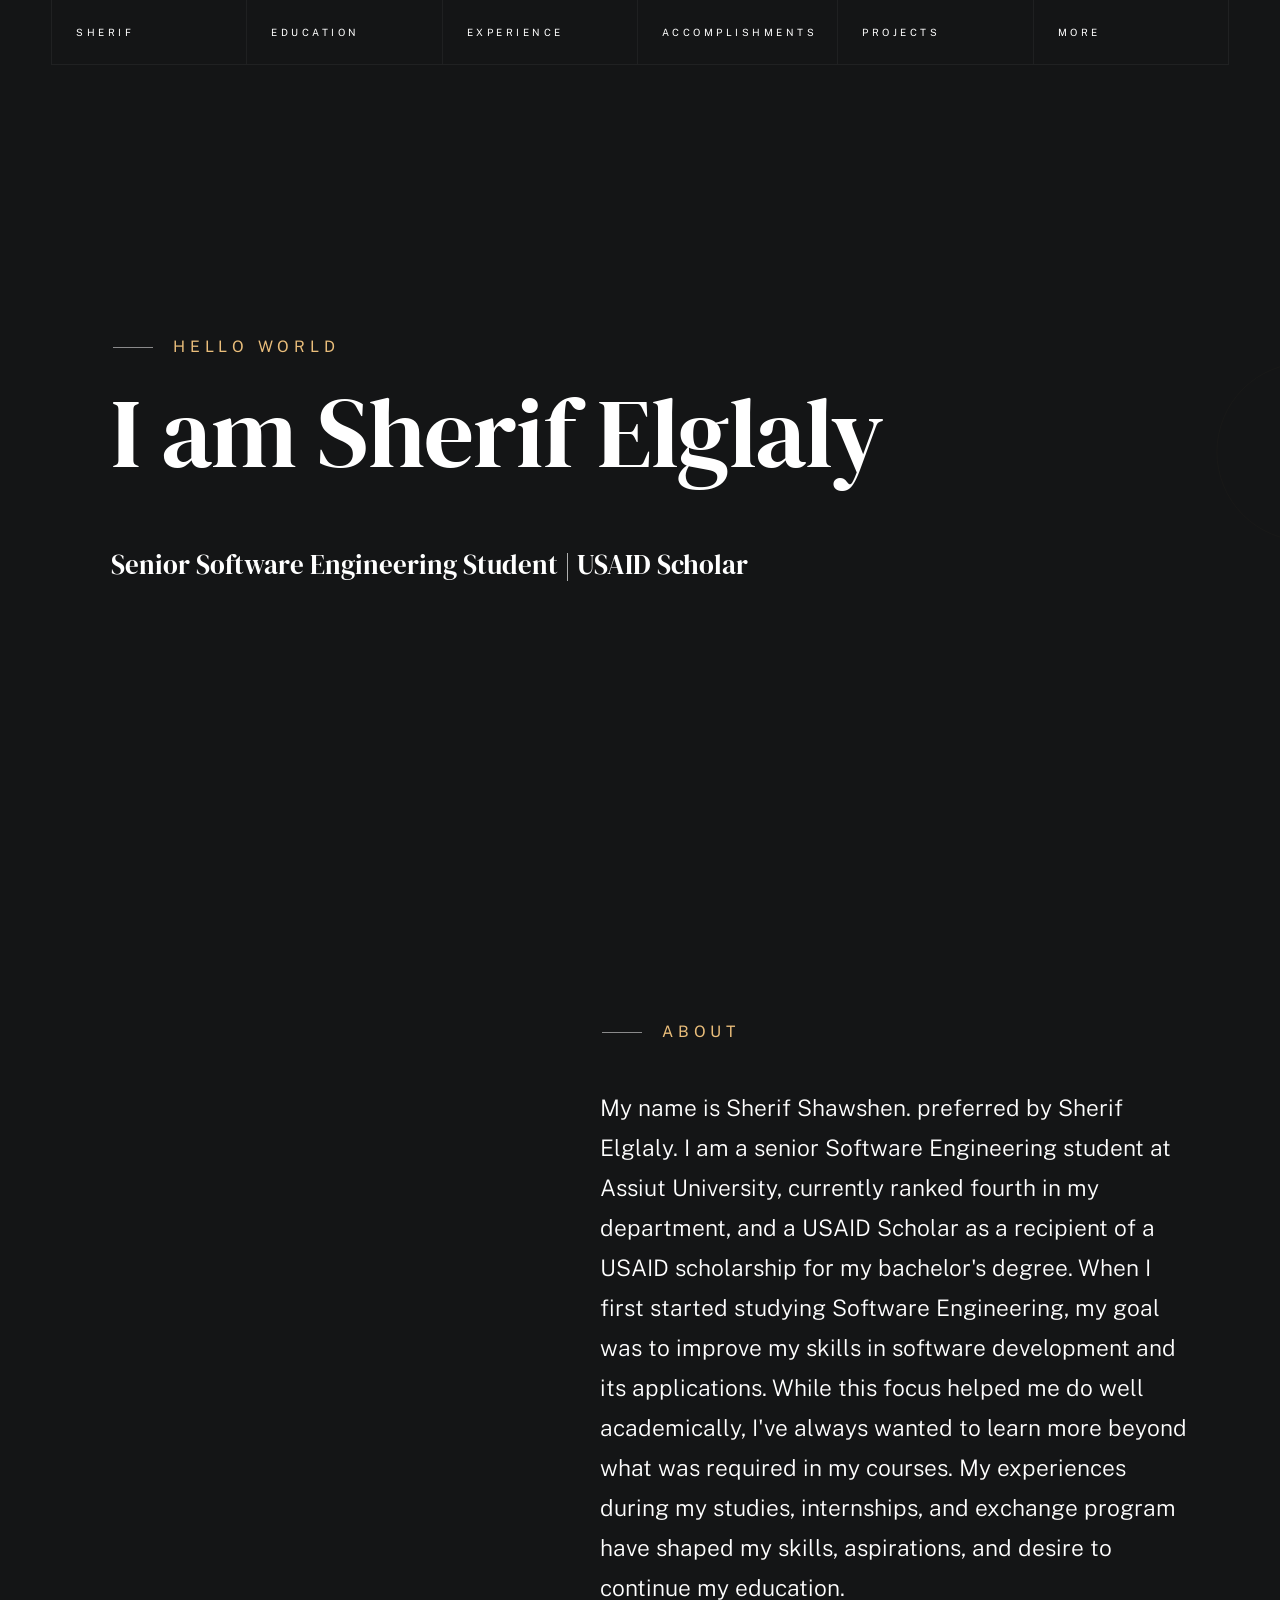
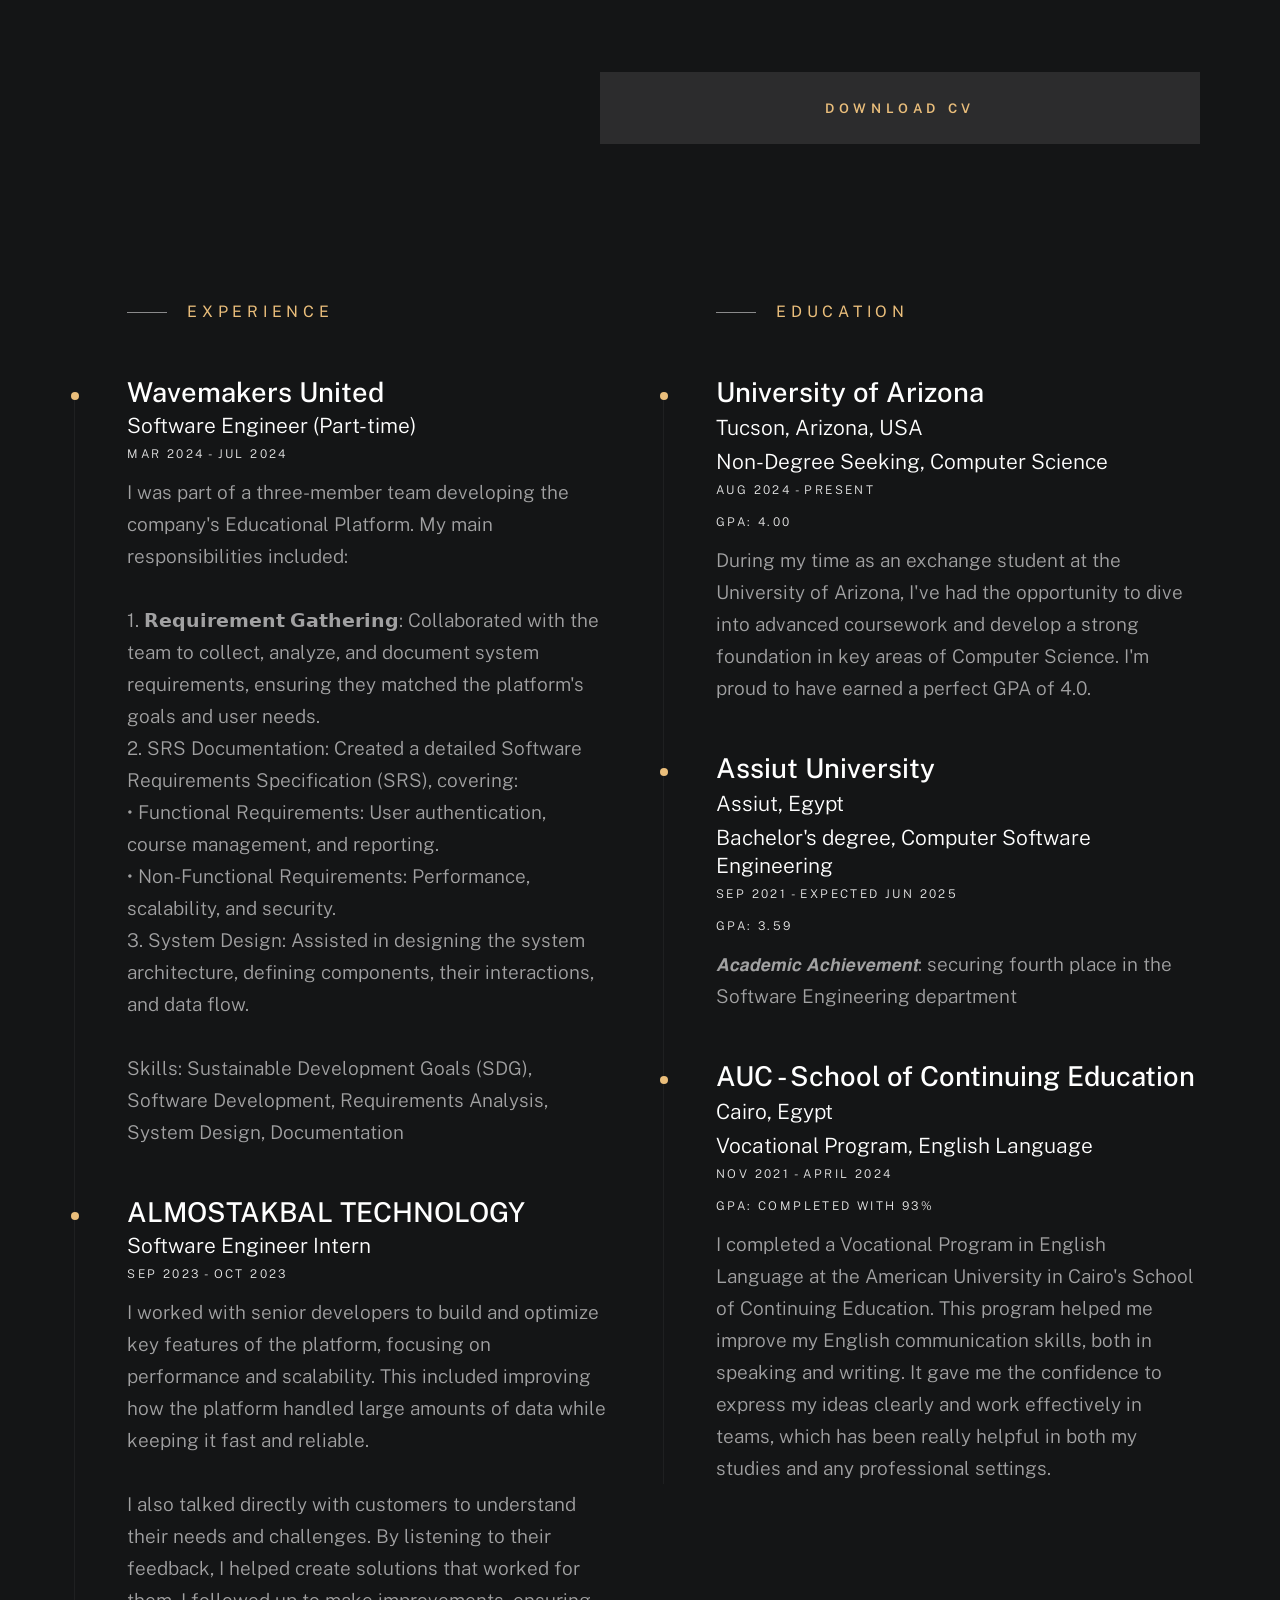
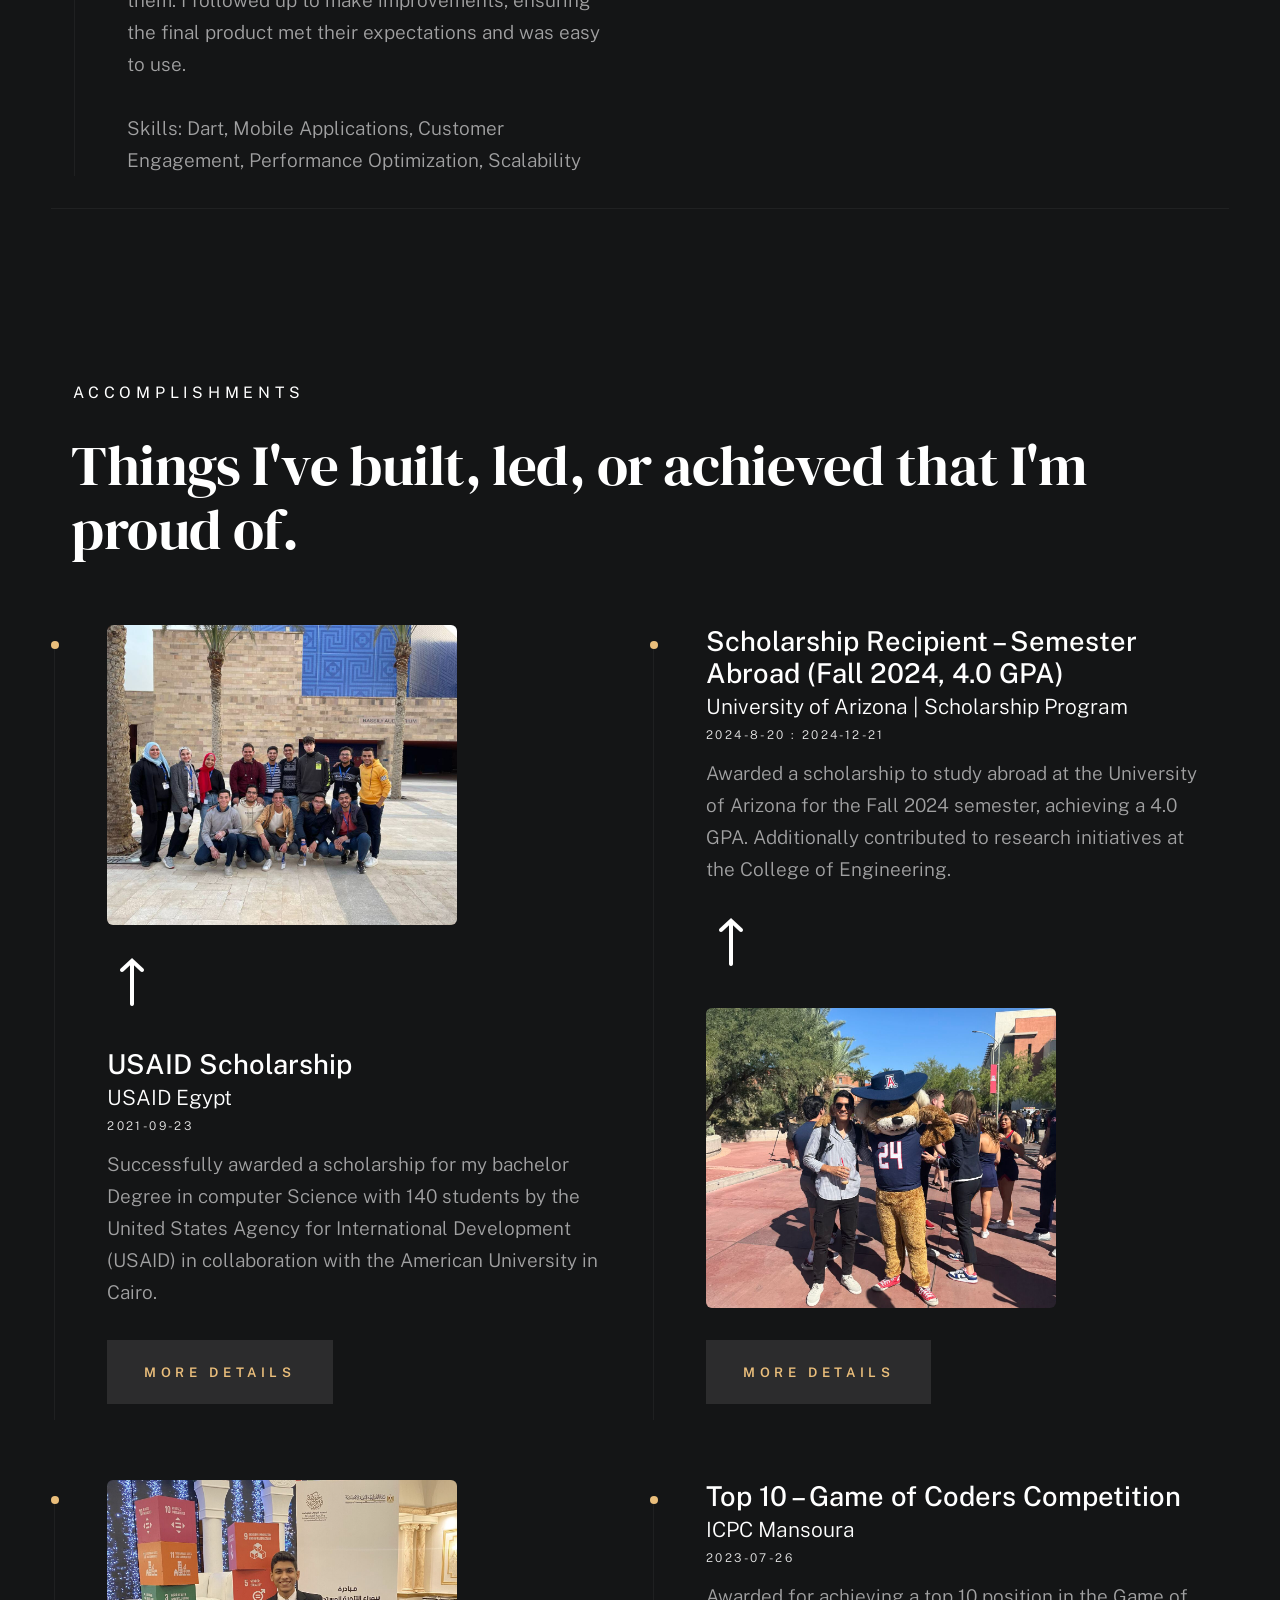
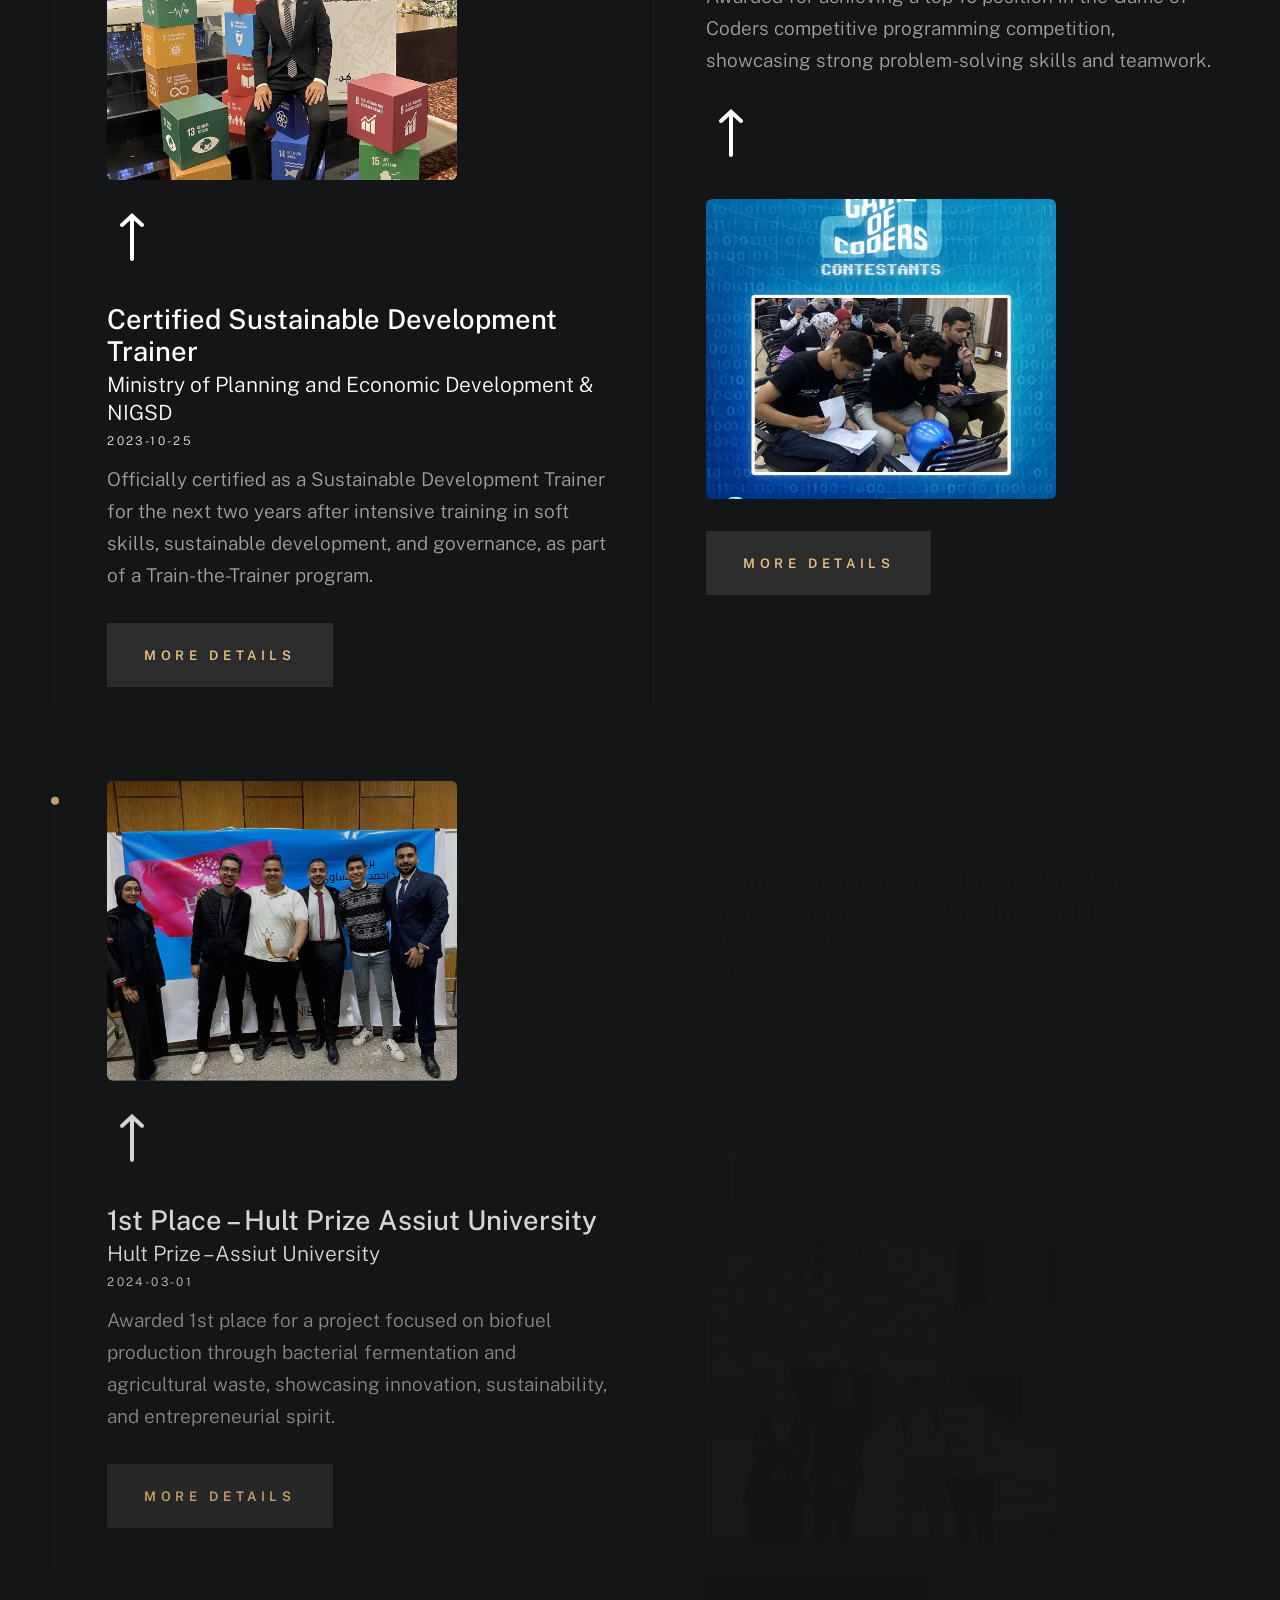
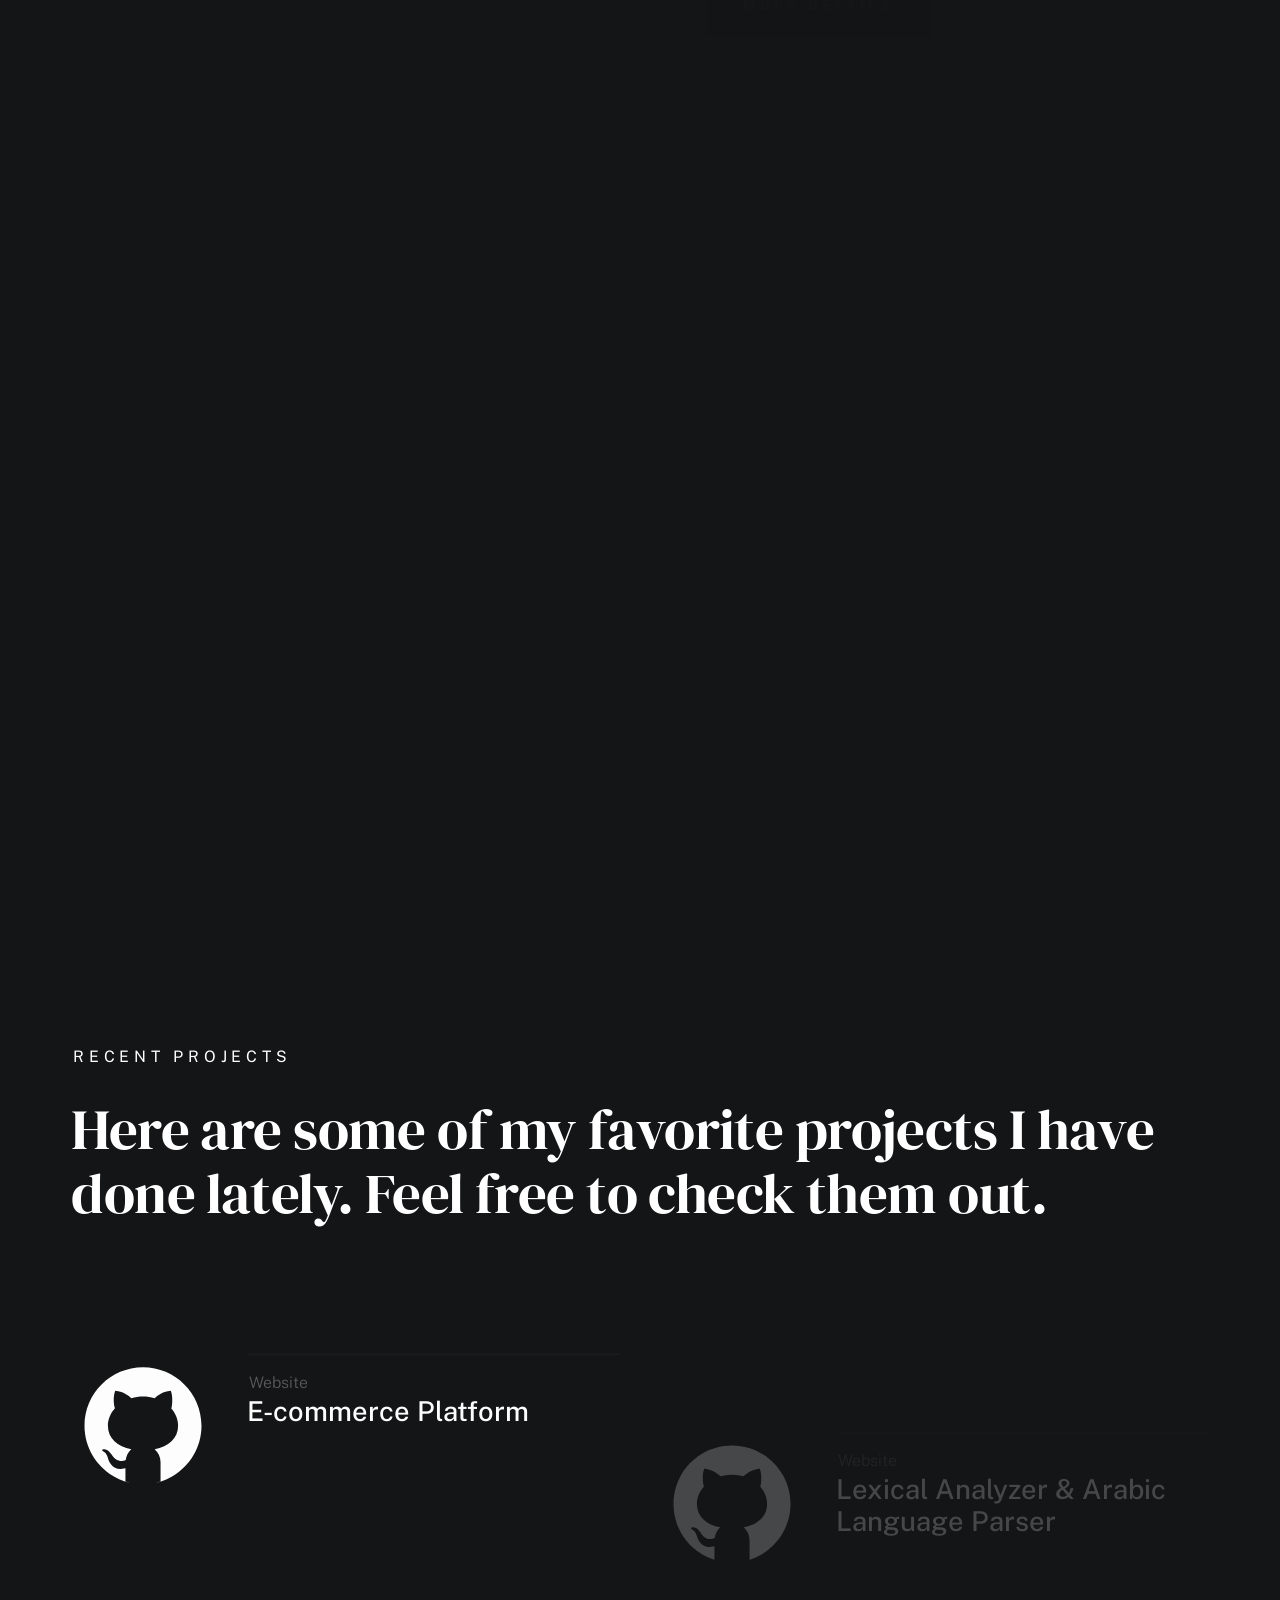
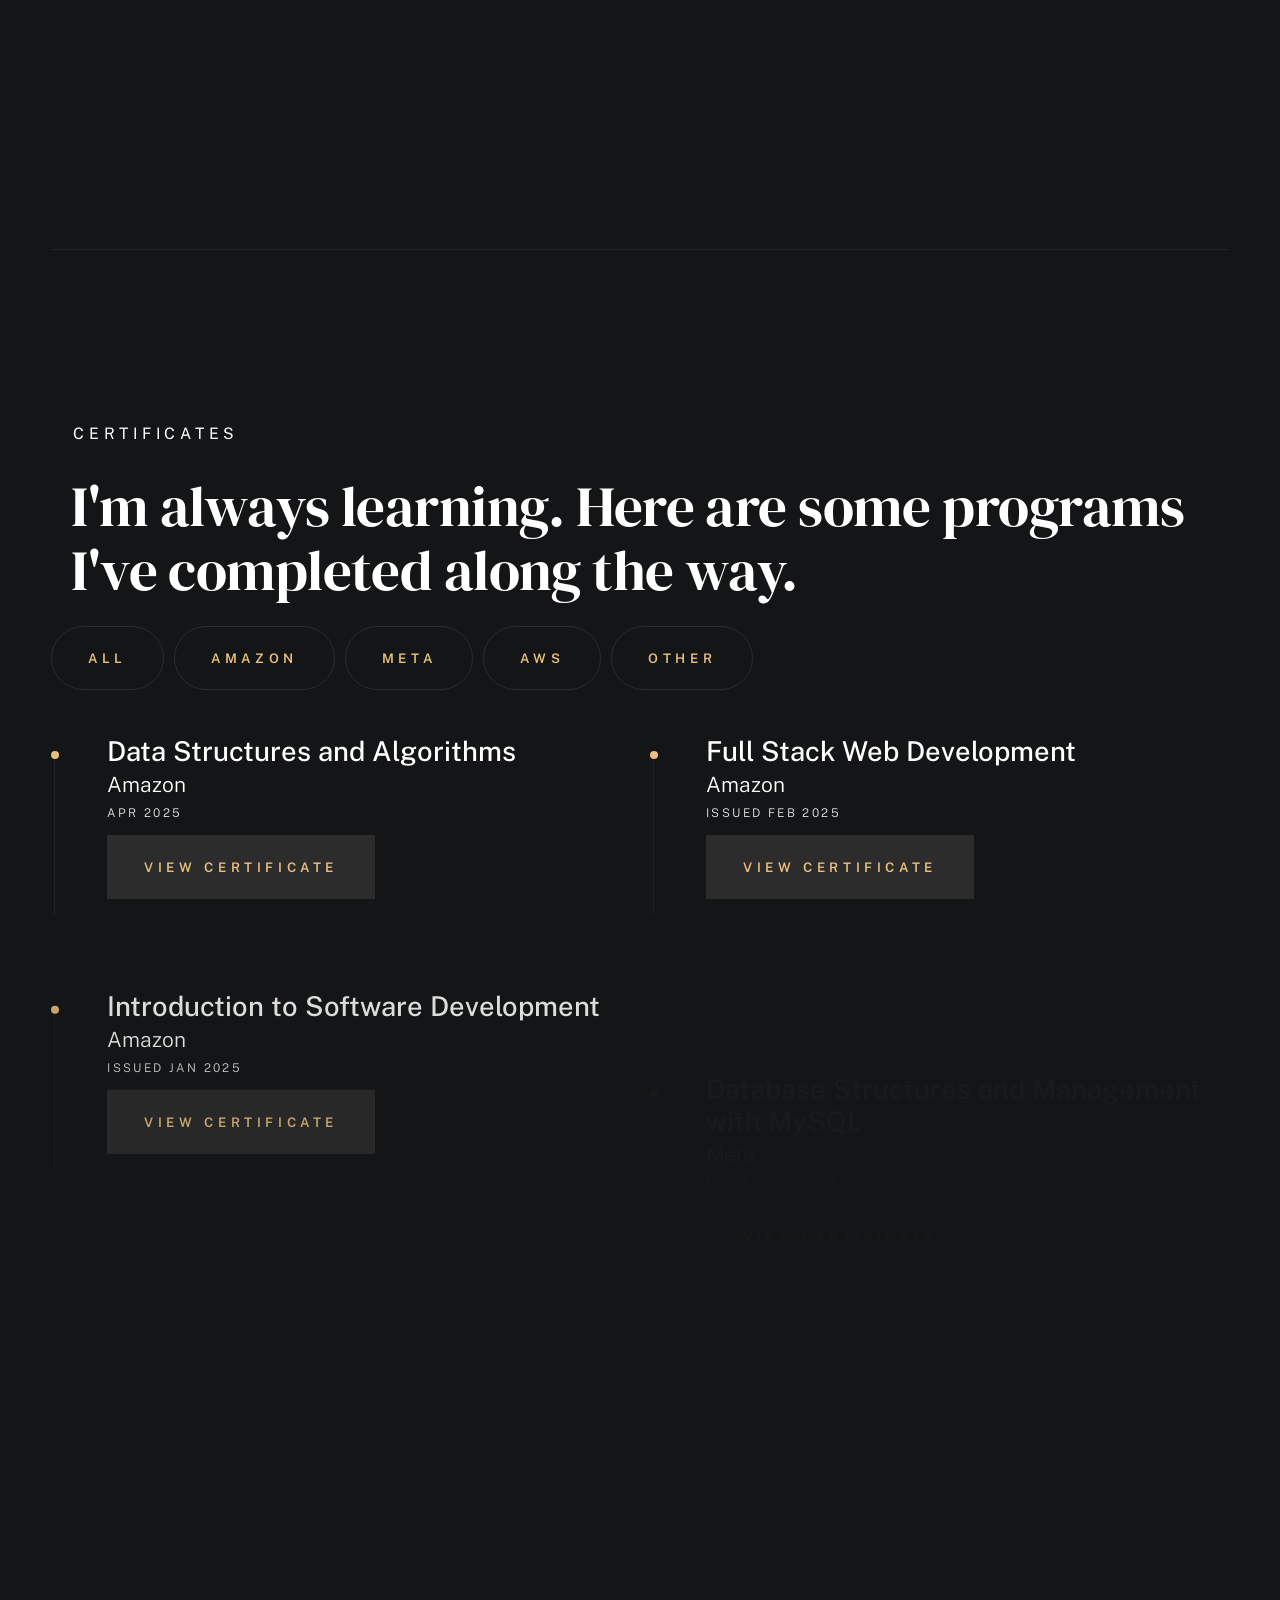
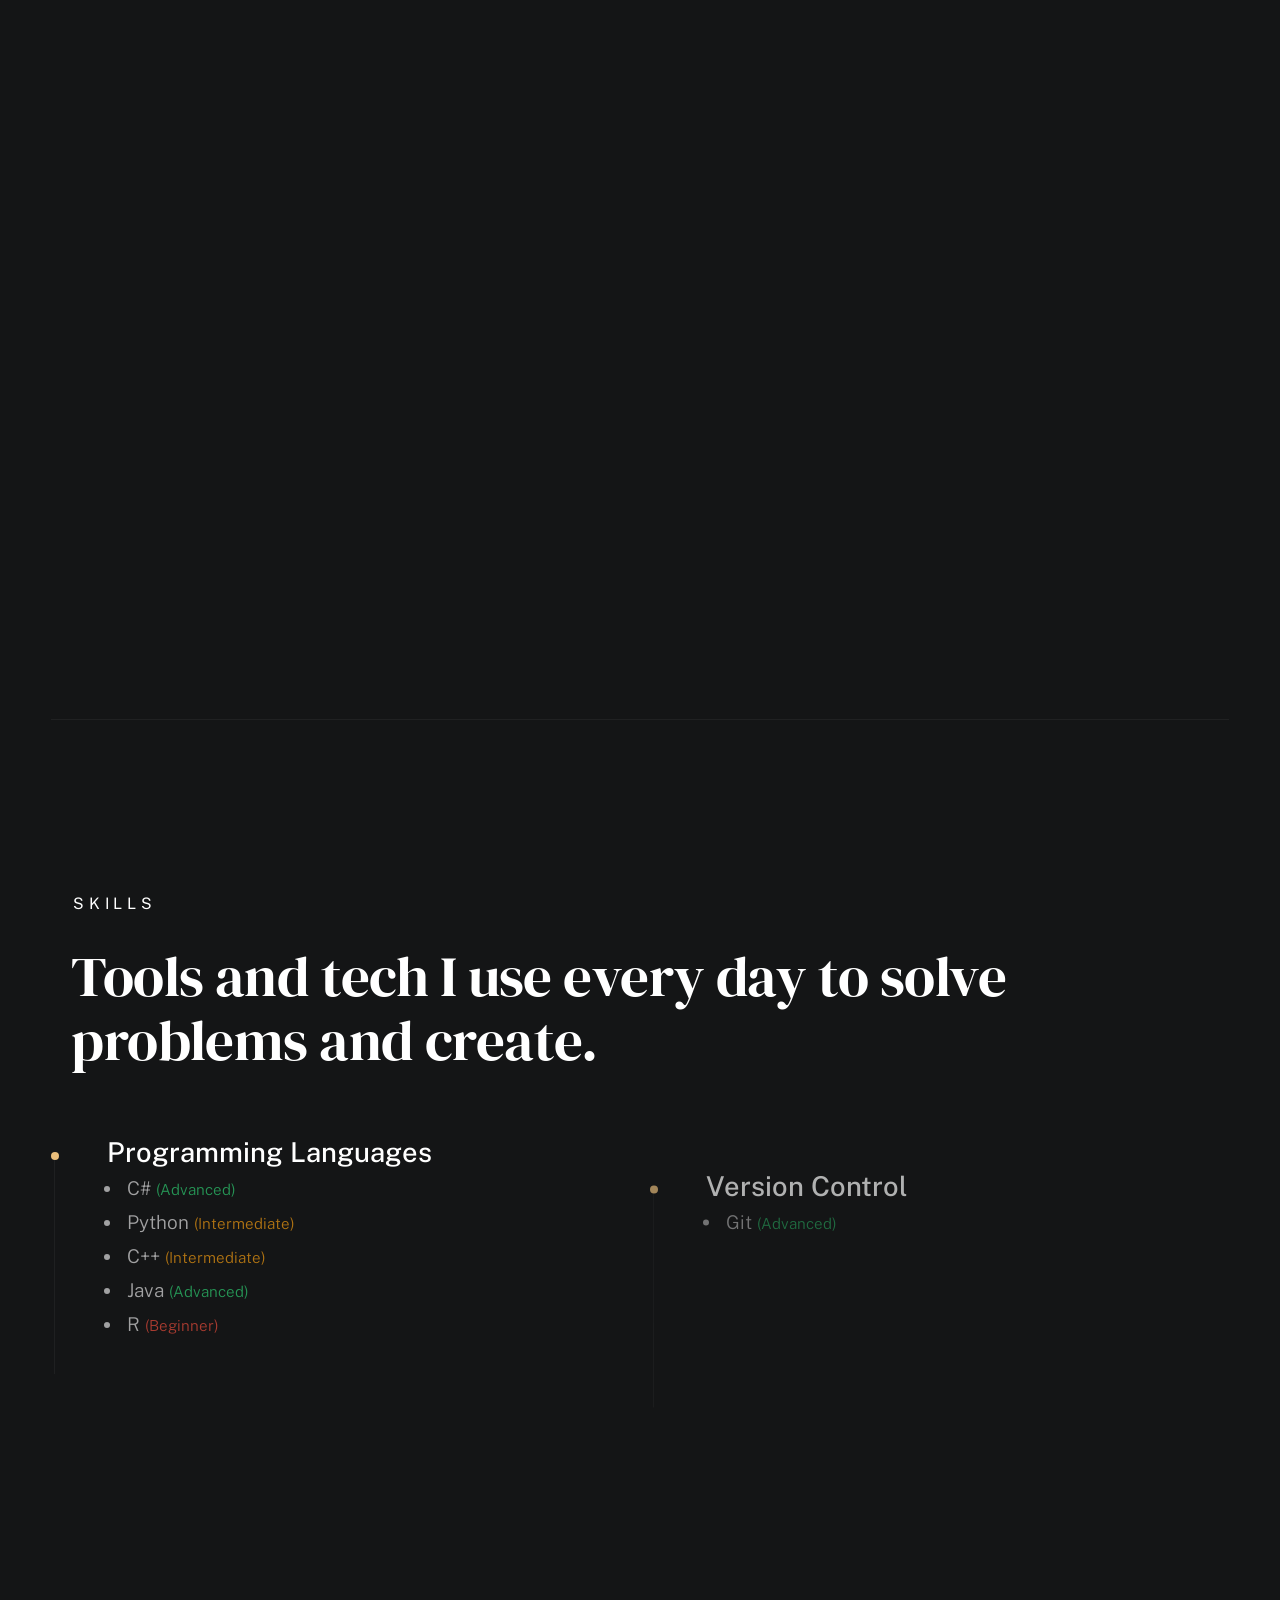
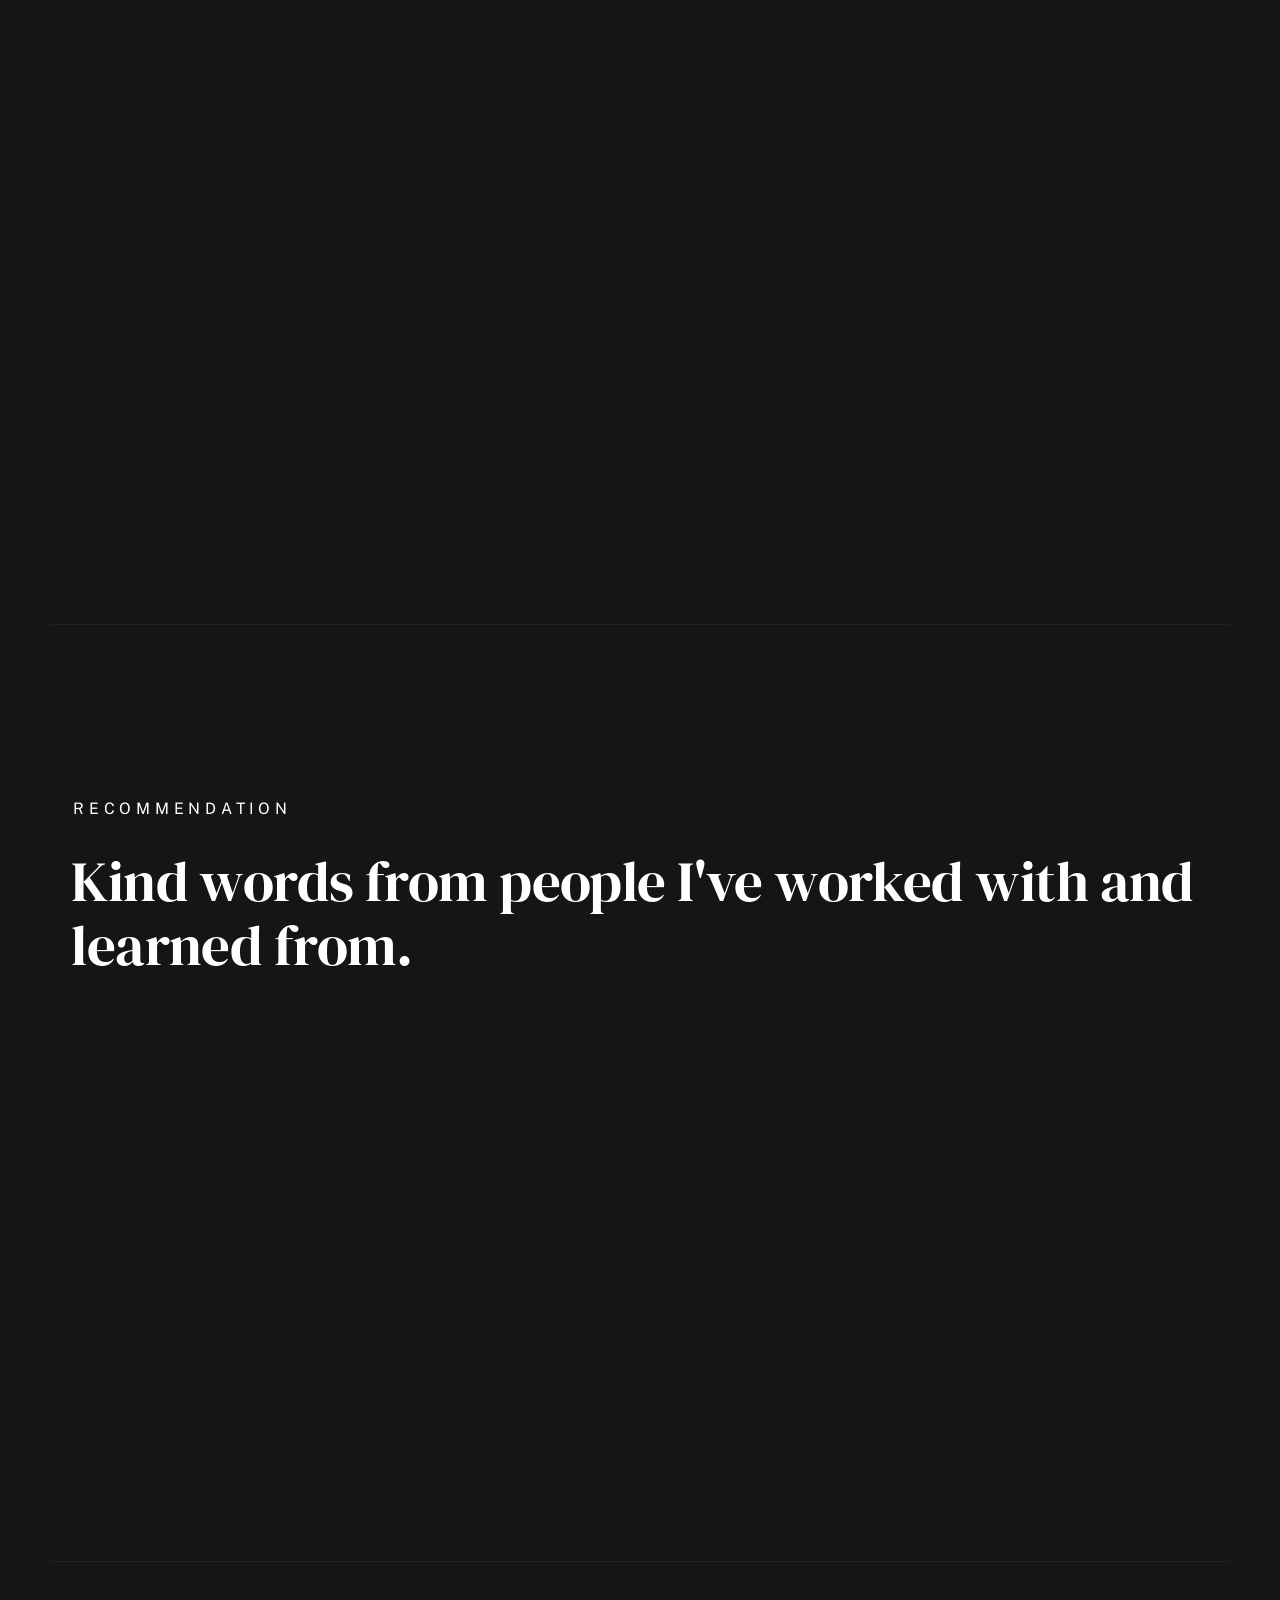
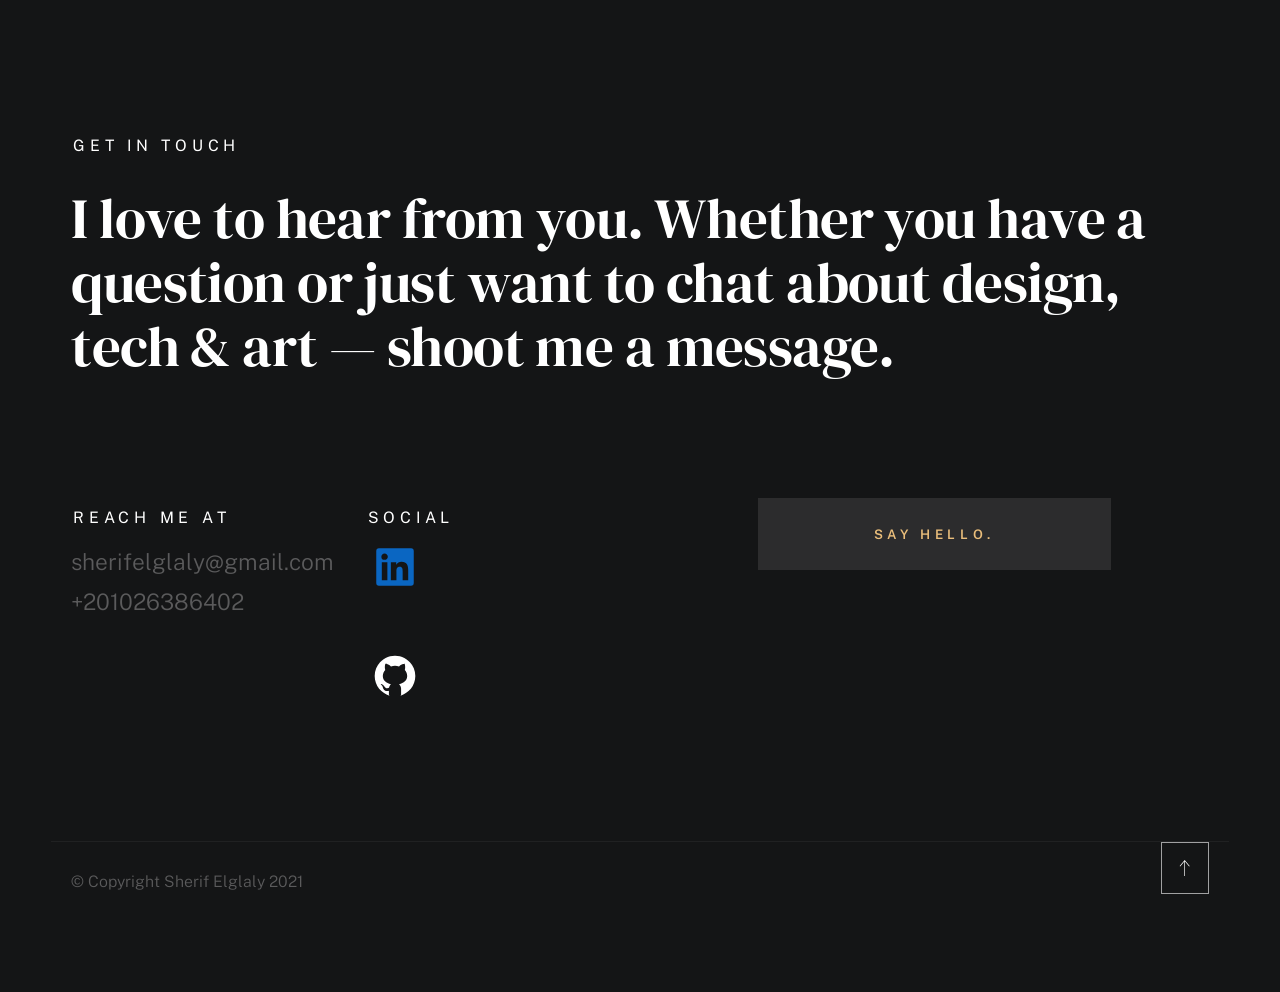
==== index.html @ 05587059 "feat(ui): update github icons and add arrow icon" ====
<!DOCTYPE html>
<html lang="en">
<head>
    <meta charset="utf-8">
    <title>Sherif Elglaly</title>
    <meta name="description" content="">
    <meta name="author" content="">
    <meta name="viewport" content="width=device-width, initial-scale=1">
    <link rel="stylesheet" href="css/vendor.css">
    <link rel="stylesheet" href="css/styles.css">
   
</head>

<body id="top">
<div id="preloader">
    <div id="loader"></div>
</div>

<div class="s-pagewrap">
    <div class="circles">
        <span></span>
        <span></span>
        <span></span>
        <span></span>
        <span></span>
    </div>

    <header class="s-header">
        <div class="header-mobile">
            <span class="mobile-home-link"><a href="#">Sherif Elglaly</a></span>
            <a class="mobile-menu-toggle" href="#"><span>Menu</span></a>
        </div>

        <div class="row wide main-nav-wrap">
            <nav class="column lg-12 main-nav">
                <ul>
                    <li><a href="#" class="home-link">Sherif</a></li>
                    <li><a href="#education" class="smoothscroll">Education</a></li>
                    <li><a href="#experience" class="smoothscroll">Experience</a></li>
                    <li><a href="#accomplishments" class="smoothscroll">Accomplishments</a></li>
                    <li><a href="#projects" class="smoothscroll">Projects</a></li>
                   <li>
                       <div class="dropdown">
                           <a class="dropdown-btn">More</a>
                           <div class="dropdown-content">
                               <a href="#certificate">Certificates</a>
                               <a href="#skills">Skills</a>
                               <a href="#recommendation">Recommendation</a>
                               <a href="#contact">Contacts</a>
                           </div>
                       </div>
                   </li>
                </ul>
            </nav>
        </div>
    </header>

    <main class="s-content">
        <section id="intro" class="s-intro target-section">
            <div class="row intro-content wide">
                <div class="column">
                    <div class="text-pretitle with-line">Hello World</div>
                    <h1 class="text-huge-title" id="profile-name"></h1>
                    <h4 id="profile-bio"></h4>
                </div>
                <ul class="intro-social">
                    <li><a id="linkedin-link" href="#" target="_blank">LinkedIn</a></li>
                    <li><a id="github-link" href="#" target="_blank">GitHub</a></li>
                </ul>
            </div>
            <a href="#about" class="intro-scrolldown smoothscroll">
                <svg width="24" height="24" viewBox="0 0 24 24" xmlns="http://www.w3.org/2000/svg" fill-rule="evenodd" clip-rule="evenodd"><path d="M11 21.883l-6.235-7.527-.765.644 7.521 9 7.479-9-.764-.645-6.236 7.529v-21.884h-1v21.883z"/></svg>
            </a>
        </section>

        <section id="about" class="s-about target-section">
            <div class="row about-info wide" data-animate-block>
                <div class="column lg-6 md-12 about-info__pic-block">
                    <img src="images/newyork.JPG" srcset="images/newyork.JPG 1x, images/newyork.JPG 2x" alt="" class="about-info__pic" data-animate-el>
                </div>
                <div class="column lg-6 md-12">
                    <div class="about-info__text">
                        <h2 class="text-pretitle with-line" data-animate-el>About</h2>
                        <p id="profile-about" class="attention-getter" data-animate-el></p>
                        <a id="cv-link" href="#" target="_blank" class="btn btn--medium u-fullwidth" data-animate-el>Download CV</a>
                    </div>
                </div>
            </div>
        </section>

        <section id="experience&education">
            <div class="row about-timelines" data-animate-block>
                <div id="experience" class="column lg-6 tab-12">
                    <h2 class="text-pretitle with-line" data-animate-el>Experience</h2>
                    <div class="timeline" data-animate-el id="experience-container"></div>
                </div>
                <div id="education" class="column lg-6 tab-12">
                    <h2 class="text-pretitle with-line" data-animate-el>Education</h2>
                    <div class="timeline" data-animate-el id="education-container"></div>
                </div>
            </div>
        </section>

        <section id="accomplishments">
            <div class="row contact-top">
              <div class="column lg-12">
                <h2 class="text-pretitle">Accomplishments</h2>
                <p class="h1">Things I've built, led, or achieved that I'm proud of.</p>
             </div>
            </div>

            <div class="row about-timelines" data-animate-block>
                <div class="certifications-grid" id="accomplishments-container">
                      
                </div>
            </div>
          </section>
          

        <section id="projects" class="s-works target-section">
            <div class="row works-portfolio">
                <div class="column lg-12" data-animate-block>
                    <h2 class="text-pretitle" data-animate-el>Recent projects</h2>
                    <p class="h1" data-animate-el>Here are some of my favorite projects I have done lately. Feel free to check them out.</p>
                    <ul class="folio-list row block-lg-one-half block-stack-on-1000" id="projects-container"></ul>
                </div>
            </div>
        </section>

        <section id="certificate">
            <div class="row contact-top">
                <div class="column lg-12">
                    <h2 class="text-pretitle">Certificates</h2>
                    <p class="h1">I'm always learning. Here are some programs I've completed along the way.</p>
                </div>
            </div>
            <div class="row filter-buttons justify-content-center">
                <div id="filterCertificate" class="col-12 text-center mb-4">
                    <button class="filter-btn btn active" data-filter="all">All</button>
                    <button class="filter-btn btn" data-filter="amazon">Amazon</button>
                    <button class="filter-btn btn" data-filter="meta">Meta</button>
                    <button class="filter-btn btn" data-filter="aws">AWS</button>
                    <button class="filter-btn btn" data-filter="other">Other</button>
                </div>
            </div>
            <div id="certificateContent" class="row about-timelines" data-animate-block>
                <div class="certifications-grid" id="certificateElement"></div>
            </div>
        </section>

        <section id="skills" class="section">
            <div class="row contact-top">
                <div class="column lg-12">
                    <h2 class="text-pretitle">Skills</h2>
                    <p class="h1">Tools and tech I use every day to solve problems and create.</p>
                </div>
            </div>
            <div id="skillsContent" class="row about-timelines" data-animate-block>
                <div class="certifications-grid" id="skills-container"></div>
            </div>
        </section>

        <section id="recommendation">
            <div class="row contact-top">
                <div class="column lg-12">
                    <h2 class="text-pretitle">Recommendation</h2>
                    <p class="h1">Kind words from people I've worked with and learned from.</p>
                </div>
            </div>
            <div class="row testimonials" style="margin-top: auto">
                <div class="column lg-12" data-animate-block>
                    <div class="swiper-container testimonial-slider" data-animate-el>
                        <div class="swiper-wrapper">
                            <div class="testimonial-slider__slide swiper-slide">
                                <cite class="testimonial-slider__cite">
                                    <strong>Diana Saldaña Jiménez</strong>
                                    <span>Assistant Professor of Practice of the Software Engineering Program at the University of Arizona.</span>
                                </cite>
                                <p>Sherif was in my class, SFWE 301 Software Engineering Requirements Analysis and Testing, he demonstrated a high academic performance, always participating and showing skills on problem-solving, teamwork and technical skills as well in coding. I found that he was always ready to work and to push others to do the work they were supposed to do. Also, I noticed that he has great skills and ambitions in the software engineering field. He was in charge to lead his team during the developing of the SRS and implementation as well. I recall that I asked his team permission to share their first draft because they did a very good job.</p>
                            </div>
                            <div class="testimonial-slider__slide swiper-slide">
                                <cite class="testimonial-slider__cite">
                                    <strong>Youssef Abosalem</strong>
                                    <span>Founder & CEO</span>
                                    <span>Green Assiut University Initiative</span>
                                </cite>
                                <p>His dedication and commitment were further recognized when he was chosen as a mentor for the Sustainable Development Goals (SDGs) Ambassadors Program at Assiut University—the first program of its kind in Upper Egypt. This prestigious role was awarded to him because of his leadership qualities, profound understanding of sustainable development, and his status as a certified trainer by the Ministry of Planning and Economic Development. In this capacity, Sherif mentored several graduation projects, providing constructive feedback and helping students turn their ideas into practical, real-life applications.</p>
                            </div>
                        </div>
                        <div class="swiper-pagination"></div>
                    </div>
                </div>
            </div>
        </section>

        <section id="contact" class="s-contact target-section">
            <div class="row contact-top">
                <div class="column lg-12">
                    <h2 class="text-pretitle">Get In Touch</h2>
                    <p class="h1">I love to hear from you. Whether you have a question or just want to chat about design, tech & art — shoot me a message.</p>
                </div>
            </div>
            <div class="row contact-bottom">
                <div class="column lg-3 md-5 tab-6 stack-on-550 contact-block">
                    <h3 class="text-pretitle">Reach me at</h3>
                    <p class="contact-links">
                        <a id="contact-email" href="#" target="_blank" class="mailtoui"></a><br>
                        <a id="contact-phone" href="#" target="_blank"></a>
                    </p>
                </div>
                <div class="column lg-4 md-5 tab-6 stack-on-550 contact-block">
                    <h3 class="text-pretitle">Social</h3>
                    <ul class="contact-links">
                        <li><a id="linkedin-contact" href="#" target="_blank"><img src="images/linkedin.svg" width="50" height="50" alt="LinkedIn icon"></a></li>
                        <li><a id="github-contact" href="#" target="_blank"> <img src="images/icons/github.svg" width="50" height="50" alt="GitHub icon"></a></li>
                    </ul>
                </div>
                <div class="column lg-4 md-12 contact-block">
                    <a id="say-hello" href="#" target="_blank" class="mailtoui btn btn--medium u-fullwidth contact-btn">Say Hello.</a>
                </div>
            </div>
        </section>
    </main>

    <footer class="s-footer">
        <div class="row">
            <div class="column ss-copyright">
                <span>© Copyright Sherif Elglaly 2021</span>
            </div>
            <div class="ss-go-top">
                <a class="smoothscroll" title="Back to Top" href="#top">
                    <svg xmlns="http://www.w3.org/2000/svg" viewBox="0 0 24 24" fill-rule="evenodd" clip-rule="evenodd"><path d="M11 2.206l-6.235 7.528-.765-.645 7.521-9 7.479 9-.764.646-6.236-7.53v21.884h-1v-21.883z"/></svg>
                </a>
            </div>
        </div>
    </footer>
</div>

<script>
// Profile Data
const profile = {
    name: "Sherif Elglaly",
    contactEmail: "sherifelglaly@gmail.com",
    phone: "+201026386402",
    address: "Cairo, Egypt",
    githubLink: "https://github.com/ELglaly",
    linkedinLink: "https://www.linkedin.com/in/sherif-elglaly/",
    bio: "Senior Software Engineering Student | USAID Scholar",
    cvLink: "https://drive.google.com/file/d/1fAYtBeMlPgOq1fGOxcNqI4VSxeVBwPjV/view?usp=sharing",
    about: "My name is Sherif Shawshen. preferred by Sherif Elglaly. I am a senior Software Engineering student at Assiut University, currently ranked fourth in my department, and a USAID Scholar as a recipient of a USAID scholarship for my bachelor's degree.\n\nWhen I first started studying Software Engineering, my goal was to improve my skills in software development and its applications. While this focus helped me do well academically, I've always wanted to learn more beyond what was required in my courses. My experiences during my studies, internships, and exchange program have shaped my skills, aspirations, and desire to continue my education.",
    skills: [
        { name: "C#", category: "Programming Languages", level: "Advanced" },
        { name: "Python", category: "Programming Languages", level: "Intermediate" },
        { name: "C++", category: "Programming Languages", level: "Intermediate" },
        { name: "Java", category: "Programming Languages", level: "Advanced" },
        { name: "R", category: "Programming Languages", level: "Beginner" },
        { name: "Git", category: "Version Control", level: "Advanced" },
        { name: "Design Patterns", category: "Development Principles", level: "Intermediate" },
        { name: "SOLID Principles", category: "Development Principles", level: "Intermediate" },
        { name: "Data Structures & Algorithms", category: "Development Principles", level: "Advanced" },
        { name: "OOP", category: "Development Principles", level: "Advanced" },
        { name: "Agile", category: "Development Principles", level: "Intermediate" },
        { name: "ASP.NET", category: "Web Development", level: "Advanced" },
        { name: "HTML", category: "Web Development", level: "Advanced" },
        { name: "CSS", category: "Web Development", level: "Advanced" },
        { name: "Bootstrap", category: "Web Development", level: "Intermediate" },
        { name: "JSON", category: "Web Development", level: "Advanced" },
        { name: "AJAX", category: "Web Development", level: "Intermediate" },
        { name: "Spring Boot", category: "Web Development", level: "Advanced" },
        { name: "Spring Security", category: "Web Development", level: "Intermediate" },
        { name: "Spring Data", category: "Web Development", level: "Intermediate" },
        { name: ".NET", category: "Desktop Development", level: "Advanced" },
        { name: "JavaFX", category: "Desktop Development", level: "Intermediate" },
        { name: "Arabic", category: "Languages", level: "Native" },
        { name: "English", category: "Languages", level: "Fluent" },
        { name: "JUnit 5", category: "Testing", level: "Intermediate" },
        { name: "Mockito", category: "Testing", level: "Intermediate" },
        { name: "MySQL", category: "Database", level: "Advanced" },
        { name: "SQL Server", category: "Database", level: "Intermediate" }
    ],
    education: [
        {
            institutionName: "University of Arizona",
            degree: "Non-Degree Seeking, Computer Science",
            location: "Tucson, Arizona, USA",
            startDate: "Aug 2024",
            endDate: "Present",
            grade: "4.00",
            description: "During my time as an exchange student at the University of Arizona, I've had the opportunity to dive into advanced coursework and develop a strong foundation in key areas of Computer Science. I'm proud to have earned a perfect GPA of 4.0."
        },
        {
            institutionName: "Assiut University",
            degree: "Bachelor's degree, Computer Software Engineering",
            location: "Assiut, Egypt",
            startDate: "Sep 2021",
            endDate: "Expected Jun 2025",
            grade: "3.59",
            description: "𝘼𝙘𝙖𝙙𝙚𝙢𝙞𝙘 𝘼𝙘𝙝𝙞𝙚𝙫𝙚𝙢𝙚𝙣𝙩: securing fourth place in the Software Engineering department"
        },
        {
            institutionName: "AUC - School of Continuing Education",
            degree: "Vocational Program, English Language",
            location: "Cairo, Egypt",
            startDate: "Nov 2021",
            endDate: "April 2024",
            grade: "Completed with 93%",
            description: "I completed a Vocational Program in English Language at the American University in Cairo's School of Continuing Education. This program helped me improve my English communication skills, both in speaking and writing. It gave me the confidence to express my ideas clearly and work effectively in teams, which has been really helpful in both my studies and any professional settings."
        }
    ],
    experiences: [
        {
            companyName: "Wavemakers United",
            position: "Software Engineer (Part-time)",
            startDate: "Mar 2024",
            endDate: "Jul 2024",
            description: "I was part of a three-member team developing the company's Educational Platform. My main responsibilities included:\n\n1. 𝗥𝗲𝗾𝘂𝗶𝗿𝗲𝗺𝗲𝗻𝘁 𝗚𝗮𝘁𝗵𝗲𝗿𝗶𝗻𝗴: Collaborated with the team to collect, analyze, and document system requirements, ensuring they matched the platform's goals and user needs.\n2. SRS Documentation: Created a detailed Software Requirements Specification (SRS), covering:\n   • Functional Requirements: User authentication, course management, and reporting.\n   • Non-Functional Requirements: Performance, scalability, and security.\n3. System Design: Assisted in designing the system architecture, defining components, their interactions, and data flow.\n\nSkills: Sustainable Development Goals (SDG), Software Development, Requirements Analysis, System Design, Documentation"
        },
        {
            companyName: "ALMOSTAKBAL TECHNOLOGY",
            position: "Software Engineer Intern",
            startDate: "Sep 2023",
            endDate: "Oct 2023",
            description: "I worked with senior developers to build and optimize key features of the platform, focusing on performance and scalability. This included improving how the platform handled large amounts of data while keeping it fast and reliable.\n\nI also talked directly with customers to understand their needs and challenges. By listening to their feedback, I helped create solutions that worked for them. I followed up to make improvements, ensuring the final product met their expectations and was easy to use.\n\nSkills: Dart, Mobile Applications, Customer Engagement, Performance Optimization, Scalability"
        }
    ],
    projects: [
        {
            id: 1,
            name: "E-commerce Platform",
            description: "A robust and scalable e-commerce platform built with Spring Boot. This system enables users to browse products, manage their shopping cart, and complete secure purchases. It includes an admin panel for managing products, orders, and users. Designed with modern best practices, this project is ideal for businesses looking to establish or expand their online presence.",
            link: "https://github.com/ELglaly/Ecommerce-SpringBoot",
            image: "images/icons/github.svg",
            technologiesUsed: ["Java", "Spring Boot", "Spring Security", "Spring Data JPA", "Hibernate", "JavaMailSender", "MySQL", "H2 Database (Testing)", "Stripe/PayPal APIs", "React", "HTML", "CSS", "JavaScript", "Redis", "🧪 Tested with JUnit 5 & Mockito", " 🔐 JWT-based"]
        },
        {
            id: 2,
            name: "Lexical Analyzer & Arabic Language Parser",
            description: "This project implements a Lexical Analyzer and Parser for a custom programming language that supports Arabic keywords. It features tokenization and syntactic analysis capabilities to build an Abstract Syntax Tree (AST) for source code interpretation.",
            link: "https://github.com/ELglaly/Simple-Arabic-Compiler",
            image:"images/icons/github.svg",
            technologiesUsed: ["C#", ".NET Core", "ASP.NET", "Visual Studio Code", "HTML", "CSS"]
        },
        {
            id: 3,
            name: "AI-Powered Learning Roadmap Generator",
            description: "An intelligent and modular Learning Roadmap Generator built with Spring Boot and integrated with AI services. The system creates personalized learning paths based on user preferences, experience levels, and target goals using AI-driven recommendations. It features real-time progress tracking via WebSocket, Redis caching for improved performance, and comprehensive resource management for each milestone.",
            link: "https://github.com/ELglaly/Roadmap-Makerr",
            image: "images/icons/github.svg",
            technologiesUsed: ["Java 23", "Spring Boot 3.4.3", "Spring Security with JWT", "Spring WebSocket", "Spring Data JPA", "Spring AI OpenAI", "Google Cloud AI Platform", "MySQL", "Redis 7.4.2", "Maven 3.9.9", "Lombok", "MapStruct", "JUnit 5"]
        }
    ],
    certifications: [
        {
            institutionName: "Amazon",
            certificateName: "Data Structures and Algorithms",
            certificateLink: "https://coursera.org/share/e3f26c495e8833f45c1360ef919f4ba4",
            date: "Apr 2025",
            description: "Skills: Data Structures, Algorithms, JUnit, Unit Testing, Software Testing, Debugging, Searching Algorithms (Linear Search, Binary Search), Sorting Algorithms (Bubble Sort, Insertion Sort, Merge Sort, Quick Sort), Java Collections (ArrayList, LinkedList, Stack, Queue, Map), Test Driven Development (TDD)"
        },
        {
            institutionName: "Amazon",
            certificateName: "Full Stack Web Development",
            certificateLink: "https://coursera.org/share/1e52f48401c03576a618e04e3c64d392",
            date: "Issued Feb 2025",
            description: "Credential ID 0OF9PN6ZN4EN\nSkills: Java Development · Amazon Web Services (AWS)"
        },
        {
            institutionName: "Amazon",
            certificateName: "Introduction to Software Development",
            certificateLink: "https://coursera.org/share/faaf6f59d30f72ac748c95f4a312db61",
            date: "Issued Jan 2025",
            description: "Credential ID AJCK66X9VSXJ\nSkills: Object-Oriented Programming (OOP)"
        },
        {
            institutionName: "Meta",
            certificateName: "Database Structures and Management with MySQL",
            certificateLink: "https://www.coursera.org/verify/XYZ123",
            date: "Issued Jul 2024",
            description: "Skills: Database Management System (DBMS) · SQL · Database Design"
        },
        {
            institutionName: "Meta",
            certificateName: "Introduction to Databases",
            certificateLink: "https://www.coursera.org/verify/ABC456",
            date: "Issued Jun 2024",
            description: "Skills: SQL · Databases · Database Management System (DBMS) · ERD"
        },
        {
            institutionName: "Ministry of Planning, Economic Development & International Cooperation",
            certificateName: "Sustainable Development Trainee",
            certificateLink: "#",
            date: "Issued Jun 2024 · Expires Jun 2026",
            description: "Skills: Sustainable Development Goals (SDG) · Team Collaboration · Public Speaking · Presentation Skills"
        },
        {
            institutionName: "Duolingo English Test",
            certificateName: "English Proficiency Certificate",
            certificateLink: "https://www.duolingo.com/certificates/XYZ789",
            date: "Issued Mar 2024 · Expires Mar 2026",
            description: "English language proficiency certification"
        },
        {
            institutionName: "ICPC Mansoura",
            certificateName: "Game of Coders",
            certificateLink: "#",
            date: "Issued Jul 2023",
            description: "Skills: Competitive Programming · Teamwork · Problem Solving · Time Management"
        },
        {
            institutionName: "365 Data Science",
            certificateName: "Introduction to Data and Data Science",
            certificateLink: "https://learn.365datascience.com/certificates/CC-00F8691301",
            date: "Issued May 2023",
            description: "Credential ID CC-00F8691301"
        },
        {
            institutionName: "The American University in Cairo",
            certificateName: "Research and Creativity Convention (EURECA)",
            certificateLink: "#",
            date: "Issued Feb 2024 · Expired Feb 2024",
            description: "Participation in research convention"
        },
        {
            institutionName: "Amazon Web Services (AWS)",
            certificateName: "AWS Academy Introduction to Cloud Semester 1",
            certificateLink: "https://www.credly.com/badges/XYZ123",
            date: "Issued Sep 2022 · Expired Dec 2023",
            description: "Skills: Amazon Web Services (AWS) · Cloud Computing"
        },
        {
            institutionName: "Meta",
            certificateName: "Introduction to Databases",
            certificateLink: "https://www.coursera.org/verify/ABC456",
            date: "Issued Jun 2024",
            description: "Skills: SQL · Databases · Database Management System (DBMS) · ERD"
        }
    ],
    awards: [
        {
            id: 1,
            organizationName: "USAID Egypt",
            title: "USAID Scholarship",
            description: "Successfully awarded a scholarship for my bachelor Degree in computer Science with 140 students by the United States Agency for International Development\n(USAID) in collaboration with the American University in Cairo.",
            images: "images/accomplishments/usaid2.jpg",
            link: "#",
            date: "2021-09-23"
        },
        {
            id: 2,
            organizationName: "University of Arizona | Scholarship Program",
            title: "Scholarship Recipient – Semester Abroad (Fall 2024, 4.0 GPA)",
            description: "Awarded a scholarship to study abroad at the University of Arizona for the Fall 2024 semester, achieving a 4.0 GPA. Additionally contributed to research initiatives at the College of Engineering.",
            images: "images/accomplishments/uofajpeg.jpeg",
            date: "2024-8-20 : 2024-12-21",
            link: "https://www.linkedin.com/posts/sherif-elglaly_studyabroad-universityofarizona-softwaredevelopment-activity-7296535485491912704-PM5o?utm_source=share&utm_medium=member_desktop&rcm=ACoAADsZRV8Bv4m4WZ1msQzpVXuMyTE8adz5KJA"
        },
        {
            id: 3,
            organizationName: "Ministry of Planning and Economic Development & NIGSD",
            title: "Certified Sustainable Development Trainer",
            description: "Officially certified as a Sustainable Development Trainer for the next two years after intensive training in soft skills, sustainable development, and governance, as part of a Train-the-Trainer program.",
            images: "images/accomplishments/tottraining.jpeg",
            date: "2023-10-25",
            link: "https://www.linkedin.com/posts/sherif-elglaly_tot-sustainabledevelopment-sdgs-activity-7227281904629121024-7-mI?utm_source=share&utm_medium=member_desktop&rcm=ACoAADsZRV8Bv4m4WZ1msQzpVXuMyTE8adz5KJA"
        },
        {
            id: 4,
            organizationName: "ICPC Mansoura",
            title: "Top 10 – Game of Coders Competition",
            description: "Awarded for achieving a top 10 position in the Game of Coders competitive programming competition, showcasing strong problem-solving skills and teamwork.",
            images: "images/accomplishments/gameofcoder.jpeg",
            date: "2023-07-26",
            link: "https://drive.google.com/drive/folders/1okDaaK--EBTT3rwpUUW2O22QlhdgsbZK"
        },
        {
            id: 5,
            organizationName: "Hult Prize – Assiut University",
            title: "1st Place – Hult Prize Assiut University",
            description: "Awarded 1st place for a project focused on biofuel production through bacterial fermentation and agricultural waste, showcasing innovation, sustainability, and entrepreneurial spirit.",
            images: "images/accomplishments/hult_prize.jpeg",
            date: "2024-03-01",
            link: "https://www.linkedin.com/posts/pola-frans_hultprizewinner-biofuelinnovation-assiutuniversity-ugcPost-7171944912186294272-iwpL?utm_source=share&utm_medium=member_desktop&rcm=ACoAADsZRV8Bv4m4WZ1msQzpVXuMyTE8adz5KJA"
        },
        {
            id: 6,
            organizationName: "AUC Center for Entrepreneurship and Innovation (CEI)",
            title: "Completion of Entrepreneurship Program & Seed Funding Award",
            description: "Successfully completed an intensive entrepreneurship program at AUC CEI. Pitched the 'NextGen' project, leading to securing $30K in seed funding.",
            images: "images/accomplishments/CEI.jpeg",
            date: "2024-02-01",
            link: "https://www.linkedin.com/posts/sherif-elglaly_entrepreneurship-auc-cei-activity-7298049656280776705-qyvm?utm_source=share&utm_medium=member_desktop&rcm=ACoAADsZRV8Bv4m4WZ1msQzpVXuMyTE8adz5KJA"
        },
        {
            id: 7,
            organizationName: "Ministry of Communications | ITIDA | TIEC",
            title: "Top 10 Startup – Pre-Incubation Program 2023",
            description: "Led a team of 4 in developing 'The Green Dream' platform, an innovative web-based solution for responsible waste management. Successfully positioned the project among the top 10 startups selected for the prestigious pre-incubation program organized by ITIDA, TIEC, and the Ministry of Communications.",
            images: "images/accomplishments/green_dream_project.jpeg",
            date: "2023-11-01",
            link: "https://www.linkedin.com/posts/sherif-elglaly_itida-tiec-ministryofcommunications-activity-7134283303720824832-zFXQ?utm_source=share&utm_medium=member_desktop&rcm=ACoAADsZRV8Bv4m4WZ1msQzpVXuMyTE8adz5KJA"
        }
    ]
};

// DOM Content Loaded
document.addEventListener('DOMContentLoaded', function() {
    // Basic Profile Info
    document.getElementById('profile-name').textContent = `I am ${profile.name}`;
    document.getElementById('profile-bio').textContent = profile.bio;
    document.getElementById('profile-about').textContent = profile.about;
    document.getElementById('cv-link').href = profile.cvLink;
    document.getElementById('linkedin-link').href = profile.linkedinLink;
    document.getElementById('github-link').href = profile.githubLink;
    document.getElementById('contact-email').href = `mailto:${profile.contactEmail}`;
    document.getElementById('contact-email').textContent = profile.contactEmail;
    document.getElementById('contact-phone').href = `tel:${profile.phone}`;
    document.getElementById('contact-phone').textContent = profile.phone;
    document.getElementById('linkedin-contact').href = profile.linkedinLink;
    document.getElementById('github-contact').href = profile.githubLink;
    document.getElementById('say-hello').href = `mailto:${profile.contactEmail}`;

    // Education
    const educationContainer = document.getElementById('education-container');
    profile.education.forEach(edu => {
        const eduBlock = document.createElement('div');
        eduBlock.className = 'timeline__block';
        eduBlock.innerHTML = `
            <div class="timeline__bullet"></div>
            <div class="timeline__header">
                <h4 class="timeline__title">${edu.institutionName}</h4>
                <h4 class="timeline__meta">${edu.location}</h4>
                <h5 class="timeline__meta">${edu.degree}</h5>
                <p class="timeline__timeframe">${edu.startDate} - ${edu.endDate}</p>
                <p class="timeline__timeframe">GPA: ${edu.grade}</p>
            </div>
            <div class="timeline__desc">
                <p>${edu.description}</p>
            </div>
        `;
        educationContainer.appendChild(eduBlock);
    });

    // Experience
    const experienceContainer = document.getElementById('experience-container');
    profile.experiences.forEach(exp => {
        const expBlock = document.createElement('div');
        expBlock.className = 'timeline__block';
        expBlock.innerHTML = `
            <div class="timeline__bullet"></div>
            <div class="timeline__header">
                <h4 class="timeline__title">${exp.companyName}</h4>
                <h5 class="timeline__meta">${exp.position}</h5>
                <p class="timeline__timeframe">${exp.startDate} - ${exp.endDate}</p>
            </div>
            <div class="timeline__desc">
                <p>${exp.description.replace(/\n/g, '<br>')}</p>
            </div>
        `;
        experienceContainer.appendChild(expBlock);
    });

    // Projects
    const projectsContainer = document.getElementById('projects-container');
    profile.projects.forEach(project => {
        const projectItem = document.createElement('li');
        projectItem.className = 'folio-list__item column';
        projectItem.setAttribute('data-animate-el', '');    
        projectItem.innerHTML = `
            <a class="folio-list__item-link" href="#project-${project.id}">
                <div class="folio-list__item-pic">
                    <img src="${project.image}" srcset="${project.image} 1x, ${project.image.replace('.svg', '@2x.svg')} 2x" alt="">
                </div>
                <div class="folio-list__item-text">
                    <div class="folio-list__item-cat">Website</div>
                    <div class="folio-list__item-title">${project.name}</div>
                </div>
            </a>
            <div id="project-${project.id}|" hidden>
                <div class="modal-popup">
                    <img src="${project.image}" alt="">
                    <div class="modal-popup__desc">
                        <h5>${project.name}</h5>
                        <p>${project.description}</p>
                    </div>
                    <a href="${project.link}" target="_blank" class="btn btn-primary mt-auto">GitHub link</a>
                </div>
            </div>
        `;
        projectsContainer.appendChild(projectItem);
    });

    document.addEventListener('DOMContentLoaded', function() {
    // Get all project links
    const projectLinks = document.querySelectorAll('.folio-list__item-link');
    
    // Add click event to each project link
    projectLinks.forEach(link => {
        link.addEventListener('click', function(e) {
            e.preventDefault();
            const projectId = this.getAttribute('data-project-id');
            const modal = document.getElementById(`project-${projectId}`);
            
            // Show the modal
            if (modal) {
                modal.classList.add('active');
                document.body.style.overflow = 'hidden'; // Prevent scrolling
            }
        });
    });

    // Close modal when clicking close button or outside
    document.querySelectorAll('.modal-popup').forEach(modal => {
        modal.addEventListener('click', function(e) {
            if (e.target === this || e.target.classList.contains('modal-popup__close')) {
                this.classList.remove('active');
                document.body.style.overflow = ''; // Re-enable scrolling
            }
        });
    });
});

    // Certificates
    const certificatesContainer = document.getElementById('certificateElement');
    profile.certifications.forEach(cert => {
        const certElement = document.createElement('div');
        certElement.setAttribute('data-institution', cert.institutionName.toLowerCase());
        certElement.innerHTML = `
            <div class="timeline" data-animate-el>
                <div class="timeline__block">
                    <div class="timeline__bullet"></div>
                    <div class="timeline__header">
                        <h4 class="timeline__title">${cert.certificateName}</h4>
                        <h5 class="timeline__meta">${cert.institutionName}</h5>
                        <p class="timeline__timeframe">${cert.date}</p>
                        <a href="${cert.certificateLink}" target="_blank" class="btn btn-primary mt-auto"
                        >View Certificate</a>
                    </div>
                </div>
            </div>
        `;
        certificatesContainer.appendChild(certElement);
    });

    // Certificate Filtering
    document.querySelectorAll('#filterCertificate .filter-btn').forEach(btn => {
        btn.addEventListener('click', function() {
            document.querySelectorAll('#filterCertificate .filter-btn').forEach(b => b.classList.remove('active'));
            this.classList.add('active');
            
            const filter = this.dataset.filter;
            document.querySelectorAll('#certificateElement > div').forEach(cert => {
                if (filter === 'all' || cert.dataset.institution.includes(filter)) {
                    cert.style.display = 'block';
                } else {
                    cert.style.display = 'none';
                }
            });
        });
    });

    // Skills
    const skillsContainer = document.getElementById('skills-container');
    const skillsByCategory = profile.skills.reduce((acc, skill) => {
        if (!acc[skill.category]) acc[skill.category] = [];
        acc[skill.category].push(skill);
        return acc;
    }, {});

    Object.entries(skillsByCategory).forEach(([category, skills]) => {
        const skillBlock = document.createElement('div');
        skillBlock.className = 'timeline';
        skillBlock.setAttribute('data-animate-el', '');
        skillBlock.innerHTML = `
            <div class="timeline__block">
                <div class="timeline__bullet"></div>
                <div class="timeline__header">
                    <h4 class="timeline__title">${category}</h4>
                    <ul>
                        ${skills.map(skill => `<li>${skill.name} <span class="skill-level ${skill.level.toLowerCase()}">(${skill.level})</span></li>`).join('')}
                    </ul>
                </div>
            </div>
        `;
        skillsContainer.appendChild(skillBlock);
    });

    // Accomplishments
    const accomplishmentsContainer = document.getElementById('accomplishments-container');
    profile.awards.forEach(award => {
        const awardElement = document.createElement('div');
        awardElement.className = 'timeline';
        awardElement.setAttribute('data-animate-el', '');
        awardElement.innerHTML = `
    <div class="timeline__block">
        <div class="timeline__bullet"></div>
        <div class="timeline__header">
            ${award.id % 2 !== 0 ? `
                <img src="${award.images}" alt="${award.title}" class="timeline__image" />
                 <img src="images/icons/arrow.png" alt="${award.title}" class="arrow-down" />
            ` : ''}
            
            <h4 class="timeline__title">${award.title}</h4>
            <h5 class="timeline__meta">${award.organizationName}</h5>
            <p class="timeline__timeframe">${award.date}</p>
            <p>${award.description}</p>
            
            ${award.id % 2 === 0 ? `
               <img src="images/icons/arrow.png" alt="${award.title}" class="arrow-up" />
                <img src="${award.images}" alt="${award.title}" class="timeline__image" />
            ` : ''}
            
            <a href="${award.link}" target="_blank" class="btn btn-primary mt-auto">More Details</a>
        </div>
    </div>
`;
        accomplishmentsContainer.appendChild(awardElement);
    });
});
</script>
<script src='js/plugins.js'></script>
<script src='js/main.js'></script>
</body>
</html>
---- css/vendor.css ----
/* ===================================================================
 * Theme Third-party Stylesheets
 * Template Ver. 1.0.0
 * 02-16-2021
 * -------------------------------------------------------------------
 *
 * TOC:
 * 
 * # PrismJS 1.20.0
 * # Swiper 6.4.5
 * # Basiclightbox
 * 
 * ------------------------------------------------------------------- */



/* ===================================================================
 * # PrismJS 1.20.0
 *   https://prismjs.com/download.html#themes=prism-tomorrow&languages=markup+css+clike+javascript+markup-templating+php
 *   
 *   prism.js tomorrow night eighties for JavaScript, CoffeeScript, CSS and HTML
 *   Based on https://github.com/chriskempson/tomorrow-theme
 *   @author Rose Pritchard
 * ------------------------------------------------------------------- */

code[class*="language-"],
pre[class*="language-"] {
    color           : #ccc;
    background      : none;
    font-family     : var(--font-mono);
    font-size       : calc(var(--text-size) * 0.9444);
    text-align      : left;
    white-space     : pre;
    word-spacing    : normal;
    word-break      : normal;
    word-wrap       : normal;
    line-height     : var(--vspace-1);
    -moz-tab-size   : 4;
    -o-tab-size     : 4;
    tab-size        : 4;
    -webkit-hyphens : none;
    -moz-hyphens    : none;
    -ms-hyphens     : none;
    hyphens         : none;
}

/* Code blocks */

pre[class*="language-"] {
    padding  : var(--vspace-0_5) 0 var(--vspace-1);
    margin   : 0;
    overflow : auto;
}

:not(pre)>code[class*="language-"],
pre[class*="language-"] {
    background : #2d2d2d;
}

/* Inline code */

:not(pre)>code[class*="language-"] {
    padding     : .1em;
    white-space : normal;
}

.token.comment,
.token.block-comment,
.token.prolog,
.token.doctype,
.token.cdata {
    color : #999;
}

.token.punctuation {
    color : #ccc;
}

.token.tag,
.token.attr-name,
.token.namespace,
.token.deleted {
    color : #e2777a;
}

.token.function-name {
    color : #6196cc;
}

.token.boolean,
.token.number,
.token.function {
    color : #f08d49;
}

.token.property,
.token.class-name,
.token.constant,
.token.symbol {
    color : #f8c555;
}

.token.selector,
.token.important,
.token.atrule,
.token.keyword,
.token.builtin {
    color : #cc99cd;
}

.token.string,
.token.char,
.token.attr-value,
.token.regex,
.token.variable {
    color : #7ec699;
}

.token.operator,
.token.entity,
.token.url {
    color : #67cdcc;
}

.token.important,
.token.bold {
    font-weight : bold;
}

.token.italic {
    font-style : italic;
}

.token.entity {
    cursor : help;
}

.token.inserted {
    color : green;
}



/* ===================================================================
 * # Swiper 6.4.5
 *   Most modern mobile touch slider and framework with hardware accelerated transitions
 *   https://swiperjs.com
 *
 *   Copyright 2014-2020 Vladimir Kharlampidi
 *
 *   Released under the MIT License
 *
 *   Released on: December 18, 2020
 * ------------------------------------------------------------------- */

@font-face {
    font-family : "swiper-icons";
    src         : url("data:application/font-woff;charset=utf-8;base64, [base64]//wADZ2x5ZgAAAywAAADMAAAD2MHtryVoZWFkAAABbAAAADAAAAA2E2+eoWhoZWEAAAGcAAAAHwAAACQC9gDzaG10eAAAAigAAAAZAAAArgJkABFsb2NhAAAC0AAAAFoAAABaFQAUGG1heHAAAAG8AAAAHwAAACAAcABAbmFtZQAAA/gAAAE5AAACXvFdBwlwb3N0AAAFNAAAAGIAAACE5s74hXjaY2BkYGAAYpf5Hu/j+W2+MnAzMYDAzaX6QjD6/4//Bxj5GA8AuRwMYGkAPywL13jaY2BkYGA88P8Agx4j+/8fQDYfA1AEBWgDAIB2BOoAeNpjYGRgYNBh4GdgYgABEMnIABJzYNADCQAACWgAsQB42mNgYfzCOIGBlYGB0YcxjYGBwR1Kf2WQZGhhYGBiYGVmgAFGBiQQkOaawtDAoMBQxXjg/wEGPcYDDA4wNUA2CCgwsAAAO4EL6gAAeNpj2M0gyAACqxgGNWBkZ2D4/wMA+xkDdgAAAHjaY2BgYGaAYBkGRgYQiAHyGMF8FgYHIM3DwMHABGQrMOgyWDLEM1T9/w8UBfEMgLzE////P/5//f/V/xv+r4eaAAeMbAxwIUYmIMHEgKYAYjUcsDAwsLKxc3BycfPw8jEQA/[base64]/uznmfPFBNODM2K7MTQ45YEAZqGP81AmGGcF3iPqOop0r1SPTaTbVkfUe4HXj97wYE+yNwWYxwWu4v1ugWHgo3S1XdZEVqWM7ET0cfnLGxWfkgR42o2PvWrDMBSFj/IHLaF0zKjRgdiVMwScNRAoWUoH78Y2icB/yIY09An6AH2Bdu/UB+yxopYshQiEvnvu0dURgDt8QeC8PDw7Fpji3fEA4z/PEJ6YOB5hKh4dj3EvXhxPqH/SKUY3rJ7srZ4FZnh1PMAtPhwP6fl2PMJMPDgeQ4rY8YT6Gzao0eAEA409DuggmTnFnOcSCiEiLMgxCiTI6Cq5DZUd3Qmp10vO0LaLTd2cjN4fOumlc7lUYbSQcZFkutRG7g6JKZKy0RmdLY680CDnEJ+UMkpFFe1RN7nxdVpXrC4aTtnaurOnYercZg2YVmLN/d/gczfEimrE/fs/bOuq29Zmn8tloORaXgZgGa78yO9/cnXm2BpaGvq25Dv9S4E9+5SIc9PqupJKhYFSSl47+Qcr1mYNAAAAeNptw0cKwkAAAMDZJA8Q7OUJvkLsPfZ6zFVERPy8qHh2YER+3i/BP83vIBLLySsoKimrqKqpa2hp6+jq6RsYGhmbmJqZSy0sraxtbO3sHRydnEMU4uR6yx7JJXveP7WrDycAAAAAAAH//wACeNpjYGRgYOABYhkgZgJCZgZNBkYGLQZtIJsFLMYAAAw3ALgAeNolizEKgDAQBCchRbC2sFER0YD6qVQiBCv/H9ezGI6Z5XBAw8CBK/m5iQQVauVbXLnOrMZv2oLdKFa8Pjuru2hJzGabmOSLzNMzvutpB3N42mNgZGBg4GKQYzBhYMxJLMlj4GBgAYow/P/PAJJhLM6sSoWKfWCAAwDAjgbRAAB42mNgYGBkAIIbCZo5IPrmUn0hGA0AO8EFTQAA") format("woff");
    font-weight : 400;
    font-style  : normal;
}

:root {
    --swiper-theme-color : #007aff;
}

.swiper-container {
    margin-left  : auto;
    margin-right : auto;
    position     : relative;
    overflow     : hidden;
    list-style   : none;
    padding      : 0;
    /* Fix of Webkit flickering */
    z-index      : 1;
}

.swiper-container-vertical>.swiper-wrapper {
    flex-direction : column;
}

.swiper-wrapper {
    position            : relative;
    width               : 100%;
    height              : 100%;
    z-index             : 1;
    display             : flex;
    transition-property : transform;
    box-sizing          : content-box;
}

.swiper-container-android .swiper-slide,
.swiper-wrapper {
    transform : translate3d(0px, 0, 0);
}

.swiper-container-multirow>.swiper-wrapper {
    flex-wrap : wrap;
}

.swiper-container-multirow-column>.swiper-wrapper {
    flex-wrap      : wrap;
    flex-direction : column;
}

.swiper-container-free-mode>.swiper-wrapper {
    transition-timing-function : ease-out;
    margin                     : 0 auto;
}

.swiper-slide {
    flex-shrink         : 0;
    width               : 100%;
    height              : 100%;
    position            : relative;
    transition-property : transform;
}

.swiper-slide-invisible-blank {
    visibility : hidden;
}

/* Auto Height */

.swiper-container-autoheight,
.swiper-container-autoheight .swiper-slide {
    height : auto;
}

.swiper-container-autoheight .swiper-wrapper {
    align-items         : flex-start;
    transition-property : transform, height;
}

/* 3D Effects */

.swiper-container-3d {
    perspective : 1200px;
}

.swiper-container-3d .swiper-wrapper,
.swiper-container-3d .swiper-slide,
.swiper-container-3d .swiper-slide-shadow-left,
.swiper-container-3d .swiper-slide-shadow-right,
.swiper-container-3d .swiper-slide-shadow-top,
.swiper-container-3d .swiper-slide-shadow-bottom,
.swiper-container-3d .swiper-cube-shadow {
    transform-style : preserve-3d;
}

.swiper-container-3d .swiper-slide-shadow-left,
.swiper-container-3d .swiper-slide-shadow-right,
.swiper-container-3d .swiper-slide-shadow-top,
.swiper-container-3d .swiper-slide-shadow-bottom {
    position       : absolute;
    left           : 0;
    top            : 0;
    width          : 100%;
    height         : 100%;
    pointer-events : none;
    z-index        : 10;
}

.swiper-container-3d .swiper-slide-shadow-left {
    background-image : linear-gradient(to left, rgba(0, 0, 0, 0.5), rgba(0, 0, 0, 0));
}

.swiper-container-3d .swiper-slide-shadow-right {
    background-image : linear-gradient(to right, rgba(0, 0, 0, 0.5), rgba(0, 0, 0, 0));
}

.swiper-container-3d .swiper-slide-shadow-top {
    background-image : linear-gradient(to top, rgba(0, 0, 0, 0.5), rgba(0, 0, 0, 0));
}

.swiper-container-3d .swiper-slide-shadow-bottom {
    background-image : linear-gradient(to bottom, rgba(0, 0, 0, 0.5), rgba(0, 0, 0, 0));
}

/* CSS Mode */

.swiper-container-css-mode>.swiper-wrapper {
    overflow           : auto;
    scrollbar-width    : none;
    /* For Firefox */
    -ms-overflow-style : none;
    /* For Internet Explorer and Edge */
}

.swiper-container-css-mode>.swiper-wrapper::-webkit-scrollbar {
    display : none;
}

.swiper-container-css-mode>.swiper-wrapper>.swiper-slide {
    scroll-snap-align : start start;
}

.swiper-container-horizontal.swiper-container-css-mode>.swiper-wrapper {
    scroll-snap-type : x mandatory;
}

.swiper-container-vertical.swiper-container-css-mode>.swiper-wrapper {
    scroll-snap-type : y mandatory;
}

:root {
    --swiper-navigation-size   : 44px;
    /*
    --swiper-navigation-color  : var(--swiper-theme-color);
    */
}

.swiper-button-prev,
.swiper-button-next {
    position        : absolute;
    top             : 50%;
    width           : calc(var(--swiper-navigation-size) / 44 * 27);
    height          : var(--swiper-navigation-size);
    margin-top      : calc(-1 * var(--swiper-navigation-size) / 2);
    z-index         : 10;
    cursor          : pointer;
    display         : flex;
    align-items     : center;
    justify-content : center;
    color           : var(--swiper-navigation-color, var(--swiper-theme-color));
}

.swiper-button-prev.swiper-button-disabled,
.swiper-button-next.swiper-button-disabled {
    opacity        : 0.35;
    cursor         : auto;
    pointer-events : none;
}

.swiper-button-prev:after,
.swiper-button-next:after {
    font-family    : swiper-icons;
    font-size      : var(--swiper-navigation-size);
    text-transform : none !important;
    letter-spacing : 0;
    text-transform : none;
    font-variant   : initial;
    line-height    : 1;
}

.swiper-button-prev,
.swiper-container-rtl .swiper-button-next {
    left  : 10px;
    right : auto;
}

.swiper-button-prev:after,
.swiper-container-rtl .swiper-button-next:after {
    content : "prev";
}

.swiper-button-next,
.swiper-container-rtl .swiper-button-prev {
    right : 10px;
    left  : auto;
}

.swiper-button-next:after,
.swiper-container-rtl .swiper-button-prev:after {
    content : "next";
}

.swiper-button-prev.swiper-button-white,
.swiper-button-next.swiper-button-white {
    --swiper-navigation-color : #ffffff;
}

.swiper-button-prev.swiper-button-black,
.swiper-button-next.swiper-button-black {
    --swiper-navigation-color : #000000;
}

.swiper-button-lock {
    display : none;
}

:root {
    /*
    --swiper-pagination-color: var(--swiper-theme-color);
    */
}

.swiper-pagination {
    position   : absolute;
    text-align : center;
    transition : 300ms opacity;
    transform  : translate3d(0, 0, 0);
    z-index    : 10;
}

.swiper-pagination.swiper-pagination-hidden {
    opacity : 0;
}

/* Common Styles */

.swiper-pagination-fraction,
.swiper-pagination-custom,
.swiper-container-horizontal>.swiper-pagination-bullets {
    bottom : 10px;
    left   : 0;
    width  : 100%;
}

/* Bullets */

.swiper-pagination-bullets-dynamic {
    overflow  : hidden;
    font-size : 0;
}

.swiper-pagination-bullets-dynamic .swiper-pagination-bullet {
    transform : scale(0.33);
    position  : relative;
}

.swiper-pagination-bullets-dynamic .swiper-pagination-bullet-active {
    transform : scale(1);
}

.swiper-pagination-bullets-dynamic .swiper-pagination-bullet-active-main {
    transform : scale(1);
}

.swiper-pagination-bullets-dynamic .swiper-pagination-bullet-active-prev {
    transform : scale(0.66);
}

.swiper-pagination-bullets-dynamic .swiper-pagination-bullet-active-prev-prev {
    transform : scale(0.33);
}

.swiper-pagination-bullets-dynamic .swiper-pagination-bullet-active-next {
    transform : scale(0.66);
}

.swiper-pagination-bullets-dynamic .swiper-pagination-bullet-active-next-next {
    transform : scale(0.33);
}

.swiper-pagination-bullet {
    width         : 8px;
    height        : 8px;
    display       : inline-block;
    border-radius : 100%;
    background    : #000;
    opacity       : 0.2;
}

button.swiper-pagination-bullet {
    border             : none;
    margin             : 0;
    padding            : 0;
    box-shadow         : none;
    -webkit-appearance : none;
    -moz-appearance    : none;
    appearance         : none;
}

.swiper-pagination-clickable .swiper-pagination-bullet {
    cursor : pointer;
}

.swiper-pagination-bullet-active {
    opacity    : 1;
    background : var(--swiper-pagination-color, var(--swiper-theme-color));
}

.swiper-container-vertical>.swiper-pagination-bullets {
    right     : 10px;
    top       : 50%;
    transform : translate3d(0px, -50%, 0);
}

.swiper-container-vertical>.swiper-pagination-bullets .swiper-pagination-bullet {
    margin  : 6px 0;
    display : block;
}

.swiper-container-vertical>.swiper-pagination-bullets.swiper-pagination-bullets-dynamic {
    top       : 50%;
    transform : translateY(-50%);
    width     : 8px;
}

.swiper-container-vertical>.swiper-pagination-bullets.swiper-pagination-bullets-dynamic .swiper-pagination-bullet {
    display    : inline-block;
    transition : 200ms transform, 200ms top;
}

.swiper-container-horizontal>.swiper-pagination-bullets .swiper-pagination-bullet {
    margin : 0 4px;
}

.swiper-container-horizontal>.swiper-pagination-bullets.swiper-pagination-bullets-dynamic {
    left        : 50%;
    transform   : translateX(-50%);
    white-space : nowrap;
}

.swiper-container-horizontal>.swiper-pagination-bullets.swiper-pagination-bullets-dynamic .swiper-pagination-bullet {
    transition : 200ms transform, 200ms left;
}

.swiper-container-horizontal.swiper-container-rtl>.swiper-pagination-bullets-dynamic .swiper-pagination-bullet {
    transition : 200ms transform, 200ms right;
}

/* Progress */

.swiper-pagination-progressbar {
    background : rgba(0, 0, 0, 0.25);
    position   : absolute;
}

.swiper-pagination-progressbar .swiper-pagination-progressbar-fill {
    background       : var(--swiper-pagination-color, var(--swiper-theme-color));
    position         : absolute;
    left             : 0;
    top              : 0;
    width            : 100%;
    height           : 100%;
    transform        : scale(0);
    transform-origin : left top;
}

.swiper-container-rtl .swiper-pagination-progressbar .swiper-pagination-progressbar-fill {
    transform-origin : right top;
}

.swiper-container-horizontal>.swiper-pagination-progressbar,
.swiper-container-vertical>.swiper-pagination-progressbar.swiper-pagination-progressbar-opposite {
    width  : 100%;
    height : 4px;
    left   : 0;
    top    : 0;
}

.swiper-container-vertical>.swiper-pagination-progressbar,
.swiper-container-horizontal>.swiper-pagination-progressbar.swiper-pagination-progressbar-opposite {
    width  : 4px;
    height : 100%;
    left   : 0;
    top    : 0;
}

.swiper-pagination-white {
    --swiper-pagination-color : #ffffff;
}

.swiper-pagination-black {
    --swiper-pagination-color : #000000;
}

.swiper-pagination-lock {
    display : none;
}

/* Scrollbar */

.swiper-scrollbar {
    border-radius    : 10px;
    position         : relative;
    -ms-touch-action : none;
    background       : rgba(0, 0, 0, 0.1);
}

.swiper-container-horizontal>.swiper-scrollbar {
    position : absolute;
    left     : 1%;
    bottom   : 3px;
    z-index  : 50;
    height   : 5px;
    width    : 98%;
}

.swiper-container-vertical>.swiper-scrollbar {
    position : absolute;
    right    : 3px;
    top      : 1%;
    z-index  : 50;
    width    : 5px;
    height   : 98%;
}

.swiper-scrollbar-drag {
    height        : 100%;
    width         : 100%;
    position      : relative;
    background    : rgba(0, 0, 0, 0.5);
    border-radius : 10px;
    left          : 0;
    top           : 0;
}

.swiper-scrollbar-cursor-drag {
    cursor : move;
}

.swiper-scrollbar-lock {
    display : none;
}

.swiper-zoom-container {
    width           : 100%;
    height          : 100%;
    display         : flex;
    justify-content : center;
    align-items     : center;
    text-align      : center;
}

.swiper-zoom-container>img,
.swiper-zoom-container>svg,
.swiper-zoom-container>canvas {
    max-width  : 100%;
    max-height : 100%;
    object-fit : contain;
}

.swiper-slide-zoomed {
    cursor : move;
}

/* Preloader */

:root {
    /*
    --swiper-preloader-color: var(--swiper-theme-color);
    */
}

.swiper-lazy-preloader {
    width            : 42px;
    height           : 42px;
    position         : absolute;
    left             : 50%;
    top              : 50%;
    margin-left      : -21px;
    margin-top       : -21px;
    z-index          : 10;
    transform-origin : 50%;
    animation        : swiper-preloader-spin 1s infinite linear;
    box-sizing       : border-box;
    border           : 4px solid var(--swiper-preloader-color, var(--swiper-theme-color));
    border-radius    : 50%;
    border-top-color : transparent;
}

.swiper-lazy-preloader-white {
    --swiper-preloader-color : #fff;
}

.swiper-lazy-preloader-black {
    --swiper-preloader-color : #000;
}

@keyframes swiper-preloader-spin {
    100% {
        transform : rotate(360deg);
    }
}

/* a11y */

.swiper-container .swiper-notification {
    position       : absolute;
    left           : 0;
    top            : 0;
    pointer-events : none;
    opacity        : 0;
    z-index        : -1000;
}

.swiper-container-fade.swiper-container-free-mode .swiper-slide {
    transition-timing-function : ease-out;
}

.swiper-container-fade .swiper-slide {
    pointer-events      : none;
    transition-property : opacity;
}

.swiper-container-fade .swiper-slide .swiper-slide {
    pointer-events : none;
}

.swiper-container-fade .swiper-slide-active,
.swiper-container-fade .swiper-slide-active .swiper-slide-active {
    pointer-events : auto;
}

.swiper-container-cube {
    overflow : visible;
}

.swiper-container-cube .swiper-slide {
    pointer-events              : none;
    -webkit-backface-visibility : hidden;
    backface-visibility         : hidden;
    z-index                     : 1;
    visibility                  : hidden;
    transform-origin            : 0 0;
    width                       : 100%;
    height                      : 100%;
}

.swiper-container-cube .swiper-slide .swiper-slide {
    pointer-events : none;
}

.swiper-container-cube.swiper-container-rtl .swiper-slide {
    transform-origin : 100% 0;
}

.swiper-container-cube .swiper-slide-active,
.swiper-container-cube .swiper-slide-active .swiper-slide-active {
    pointer-events : auto;
}

.swiper-container-cube .swiper-slide-active,
.swiper-container-cube .swiper-slide-next,
.swiper-container-cube .swiper-slide-prev,
.swiper-container-cube .swiper-slide-next+.swiper-slide {
    pointer-events : auto;
    visibility     : visible;
}

.swiper-container-cube .swiper-slide-shadow-top,
.swiper-container-cube .swiper-slide-shadow-bottom,
.swiper-container-cube .swiper-slide-shadow-left,
.swiper-container-cube .swiper-slide-shadow-right {
    z-index                     : 0;
    -webkit-backface-visibility : hidden;
    backface-visibility         : hidden;
}

.swiper-container-cube .swiper-cube-shadow {
    position       : absolute;
    left           : 0;
    bottom         : 0px;
    width          : 100%;
    height         : 100%;
    background     : #000;
    opacity        : 0.6;
    -webkit-filter : blur(50px);
    filter         : blur(50px);
    z-index        : 0;
}

.swiper-container-flip {
    overflow : visible;
}

.swiper-container-flip .swiper-slide {
    pointer-events              : none;
    -webkit-backface-visibility : hidden;
    backface-visibility         : hidden;
    z-index                     : 1;
}

.swiper-container-flip .swiper-slide .swiper-slide {
    pointer-events : none;
}

.swiper-container-flip .swiper-slide-active,
.swiper-container-flip .swiper-slide-active .swiper-slide-active {
    pointer-events : auto;
}

.swiper-container-flip .swiper-slide-shadow-top,
.swiper-container-flip .swiper-slide-shadow-bottom,
.swiper-container-flip .swiper-slide-shadow-left,
.swiper-container-flip .swiper-slide-shadow-right {
    z-index                     : 0;
    -webkit-backface-visibility : hidden;
    backface-visibility         : hidden;
}



/* ===================================================================
 * # Basiclightbox
 *
 *
 * ------------------------------------------------------------------- */

.basicLightbox {
    position        : fixed;
    display         : flex;
    justify-content : center;
    align-items     : center;
    top             : 0;
    left            : 0;
    width           : 100%;
    height          : 100vh;
    background      : var(--color-body);
    opacity         : 0.01;
    transition      : opacity 0.4s ease;
    z-index         : 1000;
    will-change     : opacity;
}

.basicLightbox::after {
    content             : "";
    position            : absolute;
    top                 : 1.8rem;
    right               : 1.8rem;
    width               : 2em;
    height              : 2em;
    background          : url(../images/icons/icon-close.svg);
    background-position : center;
    background-size     : 1.8rem 1.8rem;
    background-repeat   : no-repeat;
    cursor              : pointer;
}

.basicLightbox--visible {
    opacity : 1;
}

.basicLightbox__placeholder {
    max-width   : 100%;
    transform   : scale(0.9);
    transition  : all 0.4s ease;
    z-index     : 1;
    will-change : transform;
    opacity     : 0;
}

.basicLightbox__placeholder>iframe:first-child:last-child,
.basicLightbox__placeholder>img:first-child:last-child,
.basicLightbox__placeholder>video:first-child:last-child {
    display    : block;
    position   : absolute;
    top        : 0;
    right      : 0;
    bottom     : 0;
    left       : 0;
    margin     : auto;
    max-width  : 95%;
    max-height : 95%;
}

.basicLightbox__placeholder>iframe:first-child:last-child,
.basicLightbox__placeholder>video:first-child:last-child {
    pointer-events : auto;
}

.basicLightbox__placeholder>img:first-child:last-child,
.basicLightbox__placeholder>video:first-child:last-child {
    width  : auto;
    height : auto;
}

.basicLightbox--iframe .basicLightbox__placeholder,
.basicLightbox--img .basicLightbox__placeholder,
.basicLightbox--video .basicLightbox__placeholder {
    width          : 100%;
    height         : 100%;
    pointer-events : none;
}

.basicLightbox--visible .basicLightbox__placeholder {
    transform : scale(1);
    opacity   : 1;
}
---- css/styles.css ----
/* =================================================================== 
 * Luther Main Stylesheet
 * Template Ver. 1.0.0
 * 02-15-2021
 * ------------------------------------------------------------------
 *
 * TOC:
 *
 * # SETTINGS
 *      ## fonts 
 *      ## colors
 *      ## spacing and typescale
 *      ## grid variables
 * # NORMALIZE
 * # BASE SETUP
 * # GRID
 *      ## large screen devices 
 *      ## medium screen devices 
 *      ## tablet devices 
 *      ## mobile devices 
 *      ## small screen devices 
 *      ## additional column stackpoints 
 * # UTILITY CLASSES
 * # TYPOGRAPHY 
 *      ## base type styles
 *      ## additional typography & helper classes
 *      ## lists
 *      ## spacing
 * # PRELOADER
 * # FORM
 *      ## style placeholder text
 *      ## change autocomplete styles in Chrome
 * # BUTTONS
 * # TABLE
 * # COMPONENTS
 *      ## pagination
 *      ## alert box 
 *      ## skillbars 
 *      ## stats tabs
 * # PROJECT-WIDE SHARED STYLES
 *      ## media classes
 *      ## theme-specific typography classes
 *      ## MailtoUI style overrides
 * # PAGE WRAP
 *      ## circles
 * # SITE HEADER
 *      ## main navigation
 *      ## mobile menu toggle
 * # INTRO
 *      ## intro social
 *      ## intro scrolldown
 * # ABOUT
 *      ## about info
 *      ## about expertise
 *      ## about timelines
 * # WORKS
 *      ## works portfolio
 *      ## modal popup
 *      ## testimonials
 *      ## testimonial slider 
 * # CONTACT
 * # FOOTER
 *      ## copyright
 *      ## go top
 *
 * ------------------------------------------------------------------ */


/* ===================================================================
 * # SETTINGS
 *
 *
 * ------------------------------------------------------------------- */

/* ------------------------------------------------------------------- 
 * ## fonts 
 * ------------------------------------------------------------------- */
@import url("https://fonts.googleapis.com/css2?family=DM+Serif+Display&family=DM+Serif+Text:ital@0;1&family=Public+Sans:ital,wght@0,300;0,400;0,500;0,600;0,700;1,300;1,400;1,500;1,600;1,700&display=swap");

:root {

    --font-1 : "Public Sans", sans-serif;
    --font-2 : "DM Serif Display", serif;

    /* monospace
    */
    --font-mono : Consolas, "Andale Mono", Courier, "Courier New", monospace;
}

/* ------------------------------------------------------------------- 
 * ## colors
 * ------------------------------------------------------------------- */
:root {

    /* color-1(#eabe7c)
     * color-2(#23967f)
     */
    --color-1 : hsla(36, 72%, 70%, 1);
    --color-2 : hsla(168, 62%, 36%, 1);

    /* theme color variations
     */
    --color-1-lighter : hsla(36, 72%, 90%, 1);
    --color-1-light   : hsla(36, 72%, 80%, 1);
    --color-1-dark    : hsla(36, 72%, 60%, 1);
    --color-1-darker  : hsla(36, 72%, 50%, 1);
    --color-2-lighter : hsla(168, 62%, 56%, 1);
    --color-2-light   : hsla(168, 62%, 46%, 1);
    --color-2-dark    : hsla(168, 62%, 26%, 1);
    --color-2-darker  : hsla(168, 62%, 16%, 1);

    /* feedback colors
     * color-error(#ffd1d2), color-success(#c8e675), 
     * color-info(#d7ecfb), color-notice(#fff099)
     */
    --color-error           : hsla(359, 100%, 91%, 1);
    --color-success         : hsla(76, 69%, 68%, 1);
    --color-info            : hsla(205, 82%, 91%, 1);
    --color-notice          : hsla(51, 100%, 80%, 1);
    --color-error-content   : hsla(359, 50%, 50%, 1);
    --color-success-content : hsla(76, 29%, 28%, 1);
    --color-info-content    : hsla(205, 32%, 31%, 1);
    --color-notice-content  : hsla(51, 30%, 30%, 1);

    /* shades 
     * generated using 
     * Tint & Shade Generator 
     * (https://maketintsandshades.com/)
     */
    --color-black   : #000000;
    --color-gray-19 : #020202;
    --color-gray-18 : #040404;
    --color-gray-17 : #060607;
    --color-gray-16 : #080809;
    --color-gray-15 : #0a0b0b;
    --color-gray-14 : #0c0d0d;
    --color-gray-13 : #0e0f0f;
    --color-gray-12 : #101112;
    --color-gray-11 : #121314;
    --color-gray-10 : #141516;
    --color-gray-9  : #2c2c2d;
    --color-gray-8  : #434445;
    --color-gray-7  : #5b5b5c;
    --color-gray-6  : #727373;
    --color-gray-5  : #8a8a8b;
    --color-gray-4  : #a1a1a2;
    --color-gray-3  : #b9b9b9;
    --color-gray-2  : #d0d0d0;
    --color-gray-1  : #e8e8e8;
    --color-white   : #ffffff;

    /* text
     */
    --color-text        : var(--color-gray-4);
    --color-text-dark   : var(--color-white);
    --color-text-light  : var(--color-gray-7);
    --color-placeholder : var(--color-gray-7);

    /* buttons
     */
    --color-btn                    : var(--color-gray-9);
    --color-btn-text               : var(--color-1);
    --color-btn-hover              : var(--color-white);
    --color-btn-hover-text         : var(--color-black);
    --color-btn-primary            : var(--color-1-dark);
    --color-btn-primary-text       : var(--color-black);
    --color-btn-primary-hover      : var(--color-1-darker);
    --color-btn-primary-hover-text : var(--color-black);
    --color-btn-stroke             : var(--color-white);
    --color-btn-stroke-text        : var(--color-white);
    --color-btn-stroke-hover       : var(--color-white);
    --color-btn-stroke-hover-text  : var(--color-black);

    /* preloader
     */
    --color-preloader-bg : var(--color-gray-10);
    --color-loader       : white;
    --color-loader-light : rgba(255, 255, 255, 0.1);

    /* others
     */
    --color-body    : var(--color-gray-10);
    --color-border  : rgba(255, 255, 255, .05);
    --border-radius : 3px;
}

/* ------------------------------------------------------------------- 
 * ## spacing and typescale
 * ------------------------------------------------------------------- */
:root {

    /* spacing
     * base font size: 19px 
     * vertical space unit : 32px
     */
    --base-size      : 62.5%;
    --multiplier     : 1;
    --base-font-size : calc(1.9rem * var(--multiplier));
    --space          : calc(3.2rem * var(--multiplier));

    /* vertical spacing 
     */
    --vspace-0_125 : calc(0.125 * var(--space));
    --vspace-0_25  : calc(0.25 * var(--space));
    --vspace-0_375 : calc(0.375 * var(--space));
    --vspace-0_5   : calc(0.5 * var(--space));
    --vspace-0_625 : calc(0.625 * var(--space));
    --vspace-0_75  : calc(0.75 * var(--space));
    --vspace-0_875 : calc(0.875 * var(--space));
    --vspace-1     : calc(var(--space));
    --vspace-1_25  : calc(1.25 * var(--space));
    --vspace-1_5   : calc(1.5 * var(--space));
    --vspace-1_75  : calc(1.75 * var(--space));
    --vspace-2     : calc(2 * var(--space));
    --vspace-2_5   : calc(2.5 * var(--space));
    --vspace-3     : calc(3 * var(--space));
    --vspace-3_5   : calc(3.5 * var(--space));
    --vspace-4     : calc(4 * var(--space));
    --vspace-4_5   : calc(4.5 * var(--space));
    --vspace-5     : calc(5 * var(--space));

    /* type scale
     * ratio 1:2 | base: 19px
     * -------------------------------------------------------
     *
     * --text-display-3 = (81.70px)
     * --text-display-2 = (68.08px)
     * --text-display-1 = (56.73px)
     * --text-xxxl      = (47.28px)
     * --text-xxl       = (39.40px)
     * --text-xl        = (32.83px)
     * --text-lg        = (27.36px)
     * --text-md        = (22.80px)
     * --text-size      = (19.00px) BASE
     * --text-sm        = (15.83px)
     * --text-xs        = (13.19px)
     *
     * ---------------------------------------------------------
     */
    --text-scale-ratio : 1.2;
    --text-size        : var(--base-font-size);
    --text-xs          : calc((var(--text-size) / var(--text-scale-ratio)) / var(--text-scale-ratio));
    --text-sm          : calc(var(--text-xs) * var(--text-scale-ratio));
    --text-md          : calc(var(--text-sm) * var(--text-scale-ratio) * var(--text-scale-ratio));
    --text-lg          : calc(var(--text-md) * var(--text-scale-ratio));
    --text-xl          : calc(var(--text-lg) * var(--text-scale-ratio));
    --text-xxl         : calc(var(--text-xl) * var(--text-scale-ratio));
    --text-xxxl        : calc(var(--text-xxl) * var(--text-scale-ratio));
    --text-display-1   : calc(var(--text-xxxl) * var(--text-scale-ratio));
    --text-display-2   : calc(var(--text-display-1) * var(--text-scale-ratio));
    --text-display-3   : calc(var(--text-display-2) * var(--text-scale-ratio));

    /* default button height
     */
    --vspace-btn : var(--vspace-2);
}

/* on mobile devices below 600px, change the value of '--multiplier' 
 * to adjust the values of base font size and vertical space unit.
 */
@media screen and (max-width: 600px) {
    :root {
        --multiplier : .875;
    }
}

/* ------------------------------------------------------------------- 
 * ## grid variables
 * ------------------------------------------------------------------- */
:root {

    /* widths for rows and containers
     */
    --width-full     : 100%;
    --width-max      : 1200px;
    --width-wide     : 1400px;
    --width-wider    : 1600px;
    --width-widest   : 1800px;
    --width-narrow   : 1000px;
    --width-narrower : 800px;
    --width-grid-max : var(--width-max);

    /* gutter
     */
    --gutter : 2rem;
}

/* on medium screen devices
 */
@media screen and (max-width: 1200px) {
    :root {
        --gutter : 1.6rem;
    }
}

/* on mobile devices
 */
@media screen and (max-width: 600px) {
    :root {
        --gutter : 1rem;
    }
}



/* ====================================================================
 * # NORMALIZE
 *
 *
 * --------------------------------------------------------------------
 * normalize.css v8.0.1 | MIT License |
 * github.com/necolas/normalize.css
 * -------------------------------------------------------------------- */

html {
    line-height              : 1.15;
    -webkit-text-size-adjust : 100%;
}

body {
    margin : 0;
}

main {
    display : block;
}

h1 {
    font-size : 2em;
    margin    : 0.67em 0;
}

hr {
    box-sizing : content-box;
    height     : 0;
    overflow   : visible;
}

pre {
    font-family : monospace, monospace;
    font-size   : 1em;
}

a {
    background-color : transparent;
}

abbr[title] {
    border-bottom   : none;
    text-decoration : underline;
    text-decoration : underline dotted;
}

b,
strong {
    font-weight : bolder;
}

code,
kbd,
samp {
    font-family : monospace, monospace;
    font-size   : 1em;
}

small {
    font-size : 80%;
}

sub,
sup {
    font-size      : 75%;
    line-height    : 0;
    position       : relative;
    vertical-align : baseline;
}

sub {
    bottom : -0.25em;
}

sup {
    top : -0.5em;
}

img {
    border-style : none;
}

button,
input,
optgroup,
select,
textarea {
    font-family : inherit;
    font-size   : 100%;
    line-height : 1.15;
    margin      : 0;
}

button,
input {
    overflow : visible;
}

button,
select {
    text-transform : none;
}

button,
[type="button"],
[type="reset"],
[type="submit"] {
    -webkit-appearance : button;
}

button::-moz-focus-inner,
[type="button"]::-moz-focus-inner,
[type="reset"]::-moz-focus-inner,
[type="submit"]::-moz-focus-inner {
    border-style : none;
    padding      : 0;
}

button:-moz-focusring,
[type="button"]:-moz-focusring,
[type="reset"]:-moz-focusring,
[type="submit"]:-moz-focusring {
    outline : 1px dotted ButtonText;
}

fieldset {
    padding : 0.35em 0.75em 0.625em;
}

legend {
    box-sizing  : border-box;
    color       : inherit;
    display     : table;
    max-width   : 100%;
    padding     : 0;
    white-space : normal;
}

progress {
    vertical-align : baseline;
}

textarea {
    overflow : auto;
}

[type="checkbox"],
[type="radio"] {
    box-sizing : border-box;
    padding    : 0;
}

[type="number"]::-webkit-inner-spin-button,
[type="number"]::-webkit-outer-spin-button {
    height : auto;
}

[type="search"] {
    -webkit-appearance : textfield;
    outline-offset     : -2px;
}

[type="search"]::-webkit-search-decoration {
    -webkit-appearance : none;
}

::-webkit-file-upload-button {
    -webkit-appearance : button;
    font               : inherit;
}

details {
    display : block;
}

summary {
    display : list-item;
}

template {
    display : none;
}

[hidden] {
    display : none;
}



/* ===================================================================
 * # BASE SETUP
 *
 *
 * ------------------------------------------------------------------- */

html {
    font-size  : var(--base-size);
    box-sizing : border-box;
}

*,
*::before,
*::after {
    box-sizing : inherit;
}

html,
body {
    height : 100%;
}

body {
    background-color            : var(--color-body);
    -webkit-overflow-scrolling  : touch;
    -webkit-text-size-adjust    : 100%;
    -webkit-tap-highlight-color : rgba(0, 0, 0, 0);
    -webkit-font-smoothing      : antialiased;
    -moz-osx-font-smoothing     : grayscale;
}

p {
    font-size      : inherit;
    text-rendering : optimizeLegibility;
}

a {
    text-decoration : none;
}

svg,
img,
video {
    max-width : 100%;
    height    : auto;
}

pre {
    overflow : auto;
}

div, dl, dt, dd, ul, ol, li, h1, h2, h3, h4, h5, h6, pre, form, p, blockquote, th, td {
    margin  : 0;
    padding : 0;
}

input[type="email"],
input[type="number"],
input[type="search"],
input[type="text"],
input[type="tel"],
input[type="url"],
input[type="password"],
textarea {
    -webkit-appearance : none;
    -moz-appearance    : none;
    appearance         : none;
}



/* ===================================================================
 * # GRID v4.0.0
 *
 *
 *   -----------------------------------------------------------------
 * - Grid breakpoints are based on MAXIMUM WIDTH media queries, 
 *   meaning they apply to that one breakpoint and ALL THOSE BELOW IT.
 * - Grid columns without a specified width will automatically layout 
 *   as equal width columns.
 *
 * - BLOCK GRID columns(columns inside BLOCK GRID containers) are 
 *   equally-sized columns define at parent/row level. 
 *   A BLOCK GRID container's class attribute value begins with "block-".
 *
 * ------------------------------------------------------------------- */

/* row 
 */
.row {
    width     : 92%;
    max-width : var(--width-grid-max);
    margin    : 0 auto;
    display   : flex;
    flex-flow : row wrap;
}

.row .row {
    width        : auto;
    max-width    : none;
    margin-left  : calc(var(--gutter) * -1);
    margin-right : calc(var(--gutter) * -1);
}

/* column
 */
.column {
    display : block;
    flex    : 1 1 0%;
    padding : 0 var(--gutter);
}

.collapse>.column,
.column.collapse {
    padding : 0;
}

/* row utility classes
 */
.row.row-wrap {
    flex-wrap : wrap;
}

.row.row-nowrap {
    flex-wrap : nowrap;
}

.row.row-y-top {
    align-items : flex-start;
}

.row.row-y-bottom {
    align-items : flex-end;
}

.row.row-y-center {
    align-items : center;
}

.row.row-stretch {
    align-items : stretch;
}

.row.row-baseline {
    align-items : baseline;
}

.row.row-x-left {
    justify-content : flex-start;
}

.row.row-x-right {
    justify-content : flex-end;
}

.row.row-x-center {
    justify-content : center;
}

/* --------------------------------------------------------------------
 * ## large screen devices 
 * -------------------------------------------------------------------- */
.lg-1 {
    flex  : none;
    width : 8.33333%;
}

.lg-2 {
    flex  : none;
    width : 16.66667%;
}

.lg-3 {
    flex  : none;
    width : 25%;
}

.lg-4 {
    flex  : none;
    width : 33.33333%;
}

.lg-5 {
    flex  : none;
    width : 41.66667%;
}

.lg-6 {
    flex  : none;
    width : 50%;
}

.lg-7 {
    flex  : none;
    width : 58.33333%;
}

.lg-8 {
    flex  : none;
    width : 66.66667%;
}

.lg-9 {
    flex  : none;
    width : 75%;
}

.lg-10 {
    flex  : none;
    width : 83.33333%;
}

.lg-11 {
    flex  : none;
    width : 91.66667%;
}

.lg-12 {
    flex  : none;
    width : 100%;
}

.block-lg-one-eight>.column {
    flex  : none;
    width : 12.5%;
}

.block-lg-one-sixth>.column {
    flex  : none;
    width : 16.66667%;
}

.block-lg-one-fifth>.column {
    flex  : none;
    width : 20%;
}

.block-lg-one-fourth>.column {
    flex  : none;
    width : 25%;
}

.block-lg-one-third>.column {
    flex  : none;
    width : 33.33333%;
}

.block-lg-one-half>.column {
    flex  : none;
    width : 50%;
}

.block-lg-whole>.column {
    flex  : none;
    width : 100%;
}

/* --------------------------------------------------------------------
 * ## medium screen devices 
 * -------------------------------------------------------------------- */
@media screen and (max-width: 1200px) {
    .md-1 {
        flex  : none;
        width : 8.33333%;
    }

    .md-2 {
        flex  : none;
        width : 16.66667%;
    }

    .md-3 {
        flex  : none;
        width : 25%;
    }

    .md-4 {
        flex  : none;
        width : 33.33333%;
    }

    .md-5 {
        flex  : none;
        width : 41.66667%;
    }

    .md-6 {
        flex  : none;
        width : 50%;
    }

    .md-7 {
        flex  : none;
        width : 58.33333%;
    }

    .md-8 {
        flex  : none;
        width : 66.66667%;
    }

    .md-9 {
        flex  : none;
        width : 75%;
    }

    .md-10 {
        flex  : none;
        width : 83.33333%;
    }

    .md-11 {
        flex  : none;
        width : 91.66667%;
    }

    .md-12 {
        flex  : none;
        width : 100%;
    }

    .block-md-one-eight>.column {
        flex  : none;
        width : 12.5%;
    }

    .block-md-one-sixth>.column {
        flex  : none;
        width : 16.66667%;
    }

    .block-md-one-fifth>.column {
        flex  : none;
        width : 20%;
    }

    .block-md-one-fourth>.column {
        flex  : none;
        width : 25%;
    }

    .block-md-one-third>.column {
        flex  : none;
        width : 33.33333%;
    }

    .block-md-one-half>.column {
        flex  : none;
        width : 50%;
    }

    .block-md-whole>.column {
        flex  : none;
        width : 100%;
    }

    .hide-on-md {
        display : none;
    }
}

/* --------------------------------------------------------------------
 * ## tablet devices 
 * -------------------------------------------------------------------- */
@media screen and (max-width: 800px) {
    .tab-1 {
        flex  : none;
        width : 8.33333%;
    }

    .tab-2 {
        flex  : none;
        width : 16.66667%;
    }

    .tab-3 {
        flex  : none;
        width : 25%;
    }

    .tab-4 {
        flex  : none;
        width : 33.33333%;
    }

    .tab-5 {
        flex  : none;
        width : 41.66667%;
    }

    .tab-6 {
        flex  : none;
        width : 50%;
    }

    .tab-7 {
        flex  : none;
        width : 58.33333%;
    }

    .tab-8 {
        flex  : none;
        width : 66.66667%;
    }

    .tab-9 {
        flex  : none;
        width : 75%;
    }

    .tab-10 {
        flex  : none;
        width : 83.33333%;
    }

    .tab-11 {
        flex  : none;
        width : 91.66667%;
    }

    .tab-12 {
        flex  : none;
        width : 100%;
    }

    .block-tab-one-eight>.column {
        flex  : none;
        width : 12.5%;
    }

    .block-tab-one-sixth>.column {
        flex  : none;
        width : 16.66667%;
    }

    .block-tab-one-fifth>.column {
        flex  : none;
        width : 20%;
    }

    .block-tab-one-fourth>.column {
        flex  : none;
        width : 25%;
    }

    .block-tab-one-third>.column {
        flex  : none;
        width : 33.33333%;
    }

    .block-tab-one-half>.column {
        flex  : none;
        width : 50%;
    }

    .block-tab-whole>.column {
        flex  : none;
        width : 100%;
    }

    .hide-on-tab {
        display : none;
    }
}

/* --------------------------------------------------------------------
 * ## mobile devices 
 * -------------------------------------------------------------------- */
@media screen and (max-width: 600px) {
    .row {
        width         : 100%;
        padding-left  : 6vw;
        padding-right : 6vw;
    }

    .row .row {
        padding-left  : 0;
        padding-right : 0;
    }

    .mob-1 {
        flex  : none;
        width : 8.33333%;
    }

    .mob-2 {
        flex  : none;
        width : 16.66667%;
    }

    .mob-3 {
        flex  : none;
        width : 25%;
    }

    .mob-4 {
        flex  : none;
        width : 33.33333%;
    }

    .mob-5 {
        flex  : none;
        width : 41.66667%;
    }

    .mob-6 {
        flex  : none;
        width : 50%;
    }

    .mob-7 {
        flex  : none;
        width : 58.33333%;
    }

    .mob-8 {
        flex  : none;
        width : 66.66667%;
    }

    .mob-9 {
        flex  : none;
        width : 75%;
    }

    .mob-10 {
        flex  : none;
        width : 83.33333%;
    }

    .mob-11 {
        flex  : none;
        width : 91.66667%;
    }

    .mob-12 {
        flex  : none;
        width : 100%;
    }

    .block-mob-one-eight>.column {
        flex  : none;
        width : 12.5%;
    }

    .block-mob-one-sixth>.column {
        flex  : none;
        width : 16.66667%;
    }

    .block-mob-one-fifth>.column {
        flex  : none;
        width : 20%;
    }

    .block-mob-one-fourth>.column {
        flex  : none;
        width : 25%;
    }

    .block-mob-one-third>.column {
        flex  : none;
        width : 33.33333%;
    }

    .block-mob-one-half>.column {
        flex  : none;
        width : 50%;
    }

    .block-mob-whole>.column {
        flex  : none;
        width : 100%;
    }

    .hide-on-mob {
        display : none;
    }
}

/* --------------------------------------------------------------------
 * ## small screen devices 
 * --------------------------------------------------------------------*/

/* stack columns on small screen devices
 */
@media screen and (max-width: 400px) {
    .row .row {
        margin-left  : 0;
        margin-right : 0;
    }

    .block-stack>.column,
    .column {
        flex         : none;
        width        : 100%;
        margin-left  : 0;
        margin-right : 0;
        padding      : 0;
    }

    .hide-on-sm {
        display : none;
    }
}

/* --------------------------------------------------------------------
 * ## additional column stackpoints 
 * -------------------------------------------------------------------- */
@media screen and (max-width: 1000px) {

    .stack-on-1000,
    .block-stack-on-1000>.column {
        flex         : none;
        width        : 100%;
        margin-left  : 0;
        margin-right : 0;
    }
}

@media screen and (max-width: 700px) {

    .stack-on-700,
    .block-stack-on-700>.column {
        flex         : none;
        width        : 100%;
        margin-left  : 0;
        margin-right : 0;
    }
}

@media screen and (max-width: 550px) {

    .stack-on-550,
    .block-stack-on-550>.column {
        flex         : none;
        width        : 100%;
        margin-left  : 0;
        margin-right : 0;
    }
}



/* ===================================================================
 * # UTILITY CLASSES
 *
 *
 * ------------------------------------------------------------------- */

/* flex item alignment classes
 */
.u-flexitem-center {
    margin     : auto;
    align-self : center;
}

.u-flexitem-left {
    margin-right : auto;
    align-self   : center;
}

.u-flexitem-right {
    margin-left : auto;
    align-self  : center;
}

.u-flexitem-x-center {
    margin-right : auto;
    margin-left  : auto;
}

.u-flexitem-x-left {
    margin-right : auto;
}

.u-flexitem-x-right {
    margin-left : auto;
}

.u-flexitem-y-center {
    align-self : center;
}

.u-flexitem-y-top {
    align-self : flex-start;
}

.u-flexitem-y-bottom {
    align-self : flex-end;
}

/* misc helper classes
 */
.u-clearfix:after {
    content : "";
    display : table;
    clear   : both;
}

.u-hidden {
    display : none;
}

.u-invisible {
    visibility : hidden;
}

.u-antialiased {
    -webkit-font-smoothing  : antialiased;
    -moz-osx-font-smoothing : grayscale;
}

.u-overflow-hidden {
    overflow : hidden;
}

.u-remove-top {
    margin-top : 0;
}

.u-remove-bottom {
    margin-bottom : 0;
}

.u-add-half-bottom {
    margin-bottom : var(--vspace-0_5);
}

.u-add-bottom {
    margin-bottom : var(--vspace-1);
}

.u-no-border {
    border : none;
}

.u-fullwidth {
    width : 100%;
}

.u-pull-left {
    float : left;
}

.u-pull-right {
    float : right;
}



/* ===================================================================
 * # TYPOGRAPHY 
 *
 *
 * ------------------------------------------------------------------- 
 * type scale - ratio 1:2 | base: 19px
 * -------------------------------------------------------------------
 *
 * --text-display-3 = (81.70px)
 * --text-display-2 = (68.08px)
 * --text-display-1 = (56.73px)
 * --text-xxxl      = (47.28px)
 * --text-xxl       = (39.40px)
 * --text-xl        = (32.83px)
 * --text-lg        = (27.36px)
 * --text-md        = (22.80px)
 * --text-size      = (19.00px) BASE
 * --text-sm        = (15.83px)
 * --text-xs        = (13.19px)
 *
 * -------------------------------------------------------------------- */

/* --------------------------------------------------------------------
 * ## base type styles
 * -------------------------------------------------------------------- */
body {
    font-family : var(--font-1);
    font-size   : var(--base-font-size);
    font-weight : 300;
    line-height : var(--vspace-1);
    color       : var(--color-text);
}

/* links
 */
a {
    color      : var(--color-1);
    transition : all 0.3s ease-in-out;
}

a:focus,
a:hover,
a:active {
    color : var(--color-2);
}

a:hover,
a:active {
    outline : 0;
}

/* headings
 */
h1, h2, h3, h4, h5, h6, 
.h1, .h2, .h3, .h4, .h5, .h6 {
    font-family            : var(--font-2);
    font-weight            : 400;
    color                  : var(--color-text-dark);
    font-variant-ligatures : common-ligatures;
    text-rendering         : optimizeLegibility;
}

h1, .h1 {
    margin-top    : var(--vspace-2_5);
    margin-bottom : var(--vspace-0_75);
}

h2, .h2, h3, .h3, h4, .h4 {
    margin-top    : var(--vspace-2);
    margin-bottom : var(--vspace-0_5);
}

h5, .h5, h6, .h6 {
    margin-top    : var(--vspace-1_5);
    margin-bottom : var(--vspace-0_5);
}

h1, .h1 {
    font-size      : var(--text-display-1);
    line-height    : var(--vspace-2);
    letter-spacing : -.01em;
}

@media screen and (max-width: 500px) {
    h1, .h1 {
        font-size   : var(--text-xxxl);
        line-height : calc(1.625 * var(--space));
    }
}
h2, .h2 {
    font-size   : var(--text-xxl);
    line-height : var(--vspace-1_5);
}

h3, .h3 {
    font-size   : var(--text-xl);
    line-height : var(--vspace-1_25);
}

h4, .h4 {
    font-size   : var(--text-lg);
    line-height : var(--vspace-1);
}

h5, .h5 {
    font-size   : var(--text-md);
    line-height : var(--vspace-0_875);
}

h6, .h6 {
    font-family    : var(--font-1);
    font-weight    : 600;
    font-size      : var(--text-sm);
    line-height    : var(--vspace-0_75);
    text-transform : uppercase;
    letter-spacing : .2rem;
}

/* emphasis, italic,
 * strong, bold and small text
 */
em,
i,
strong,
b {
    font-size   : inherit;
    line-height : inherit;
}

em,
i {
    font-style : italic;
}

strong,
b {
    font-weight : 600;
}

small {
    font-size   : 75%;
    font-weight : 400;
    line-height : var(--vspace-0_5);
}

/* blockquotes
 */
blockquote {
    margin      : 0 0 var(--vspace-1) 0;
    padding     : var(--vspace-1) var(--vspace-1_5);
    border-left : 2px solid var(--color-text-light);
    position    : relative;
}

@media screen and (max-width: 400px) {
    blockquote {
        padding : var(--vspace-0_75) var(--vspace-0_75);
    }
}

blockquote p {
    font-family : var(--font-1);
    font-weight : 400;
    font-size   : var(--text-lg);
    font-style  : normal;
    line-height : var(--vspace-1_25);
    color       : var(--color-text-dark);
    padding     : 0;
}

blockquote cite {
    display     : block;
    font-family : var(--font-1);
    font-weight : 400;
    font-size   : var(--text-sm);
    line-height : var(--vspace-0_75);
    font-style  : normal;
}

blockquote cite:before {
    content : "\2014 \0020";
}

blockquote cite,
blockquote cite a,
blockquote cite a:visited {
    color  : var(--color-text-light);
    border : none;
}

/* figures
 */
figure img,
p img {
    margin         : 0;
    vertical-align : bottom;
}

figure {
    display      : block;
    margin-left  : 0;
    margin-right : 0;
}

figure img+figcaption {
    margin-top : var(--vspace-1);
}

figcaption {
    font-style    : italic;
    font-size     : var(--text-sm);
    text-align    : center;
    margin-bottom : 0;
}

/* preformatted, code
 */
var,
kbd,
samp,
code,
pre {
    font-family : var(--font-mono);
}

pre {
    padding    : var(--vspace-0_75) var(--vspace-1) var(--vspace-1);
    background : var(--color-gray-9);
    overflow-x : auto;
}

code {
    font-size     : var(--text-sm);
    line-height   : 1.6rem;
    margin        : 0 .2rem;
    padding       : calc(((var(--vspace-1) - 1.6rem) / 2) - .1rem) calc(.8rem - .1rem);
    white-space   : nowrap;
    background    : var(--color-gray-9);
    border        : 1px solid var(--color-gray-8);
    color         : var(--color-text-dark);
    border-radius : 3px;
}

pre>code {
    display     : block;
    white-space : pre;
    line-height : var(--vspace-1);
    padding     : 0;
    margin      : 0;
    border      : none;
}

/* deleted text, abbreviation,
 * & mark text
 */
del {
    text-decoration : line-through;
}

abbr {
    font-family    : var(--font-1);
    font-weight    : 600;
    font-variant   : small-caps;
    text-transform : lowercase;
    letter-spacing : .1em;
}

abbr[title],
dfn[title] {
    border-bottom   : 1px dotted;
    cursor          : help;
    text-decoration : none;
}

mark {
    background : var(--color-white);
    color      : var(--color-black);
}

/* horizontal rule
 */
hr {
    border       : solid var(--color-border);
    border-width : .1rem 0 0;
    clear        : both;
    margin       : var(--vspace-2) 0 calc(var(--vspace-2) - 1px);
    height       : 0;
}

hr.fancy {
    border     : none;
    margin     : var(--vspace-2) 0;
    height     : var(--vspace-1);
    text-align : center;
}

hr.fancy::before {
    content        : "*****";
    letter-spacing : .3em;
}

/* --------------------------------------------------------------------
 * ## additional typography & helper classes
 * -------------------------------------------------------------------- */
.lead,
.attention-getter {
    font-family : var(--font-1);
    font-weight : 300;
    font-size   : var(--text-md);
    line-height : var(--vspace-1_25);
    color       : var(--color-text-dark);
}

.pull-quote {
    position   : relative;
    padding    : 0;
    margin-top : 0;
    text-align : center;
}

.pull-quote blockquote {
    border      : none;
    margin      : 0 auto;
    max-width   : 62rem;
    padding-top : var(--vspace-2_5);
    position    : relative;
}

.pull-quote blockquote p {
    font-weight : 400;
    color       : var(--color-text-dark);
}

.pull-quote blockquote:before {
    content           : "";
    display           : block;
    height            : var(--vspace-1);
    width             : var(--vspace-1);
    background-repeat : no-repeat;
    background        : center center;
    background-size   : contain;
    background-image  : url(../images/icons/icon-quote.svg);
    transform         : translate(-50%, 0, 0);
    position          : absolute;
    top               : var(--vspace-1);
    left              : 50%;
}

.drop-cap:first-letter {
    float          : left;
    font-family    : var(--font-1);
    font-weight    : 600;
    font-size      : calc(3 * var(--space));
    line-height    : 1;
    padding        : 0 0.125em 0 0;
    text-transform : uppercase;
    background     : transparent;
    color          : var(--color-text-dark);
}

.text-center {
    text-align : center;
}

.text-left {
    text-align : left;
}

.text-right {
    text-align : right;
}

/* --------------------------------------------------------------------
 * ## lists
 * -------------------------------------------------------------------- */
ol {
    list-style : decimal;
}

ul {
    list-style : disc;
}

li {
    display : list-item;
}

ol,
ul {
    margin-left : 1.6rem;
}

ul li {
    padding-left : .4rem;
}

ul ul,
ul ol,
ol ol,
ol ul {
    margin : 1.6rem 0 1.6rem 1.6rem;
}

ul.disc li {
    display    : list-item;
    list-style : none;
    padding    : 0 0 0 .8rem;
    position   : relative;
}

ul.disc li::before {
    content        : "";
    display        : inline-block;
    width          : 8px;
    height         : 8px;
    border-radius  : 50%;
    background     : var(--color-1);
    position       : absolute;
    left           : -.9em;
    top            : 11px;
    vertical-align : middle;
}

dt {
    margin : 0;
    color  : var(--color-1);
}

dd {
    margin : 0 0 0 2rem;
}

/* definition list line style 
 */
.lining dt,
.lining dd {
    display : inline;
    margin  : 0;
}

.lining dt+dt:before,
.lining dd+dt:before {
    content     : "\A";
    white-space : pre;
}

.lining dd+dd:before {
    content : ", ";
}

.lining dd+dd:before {
    content : ", ";
}

.lining dd:before {
    content     : ": ";
    margin-left : -0.2em;
}

/* definition list dictionary style 
 */
.dictionary-style dt {
    display       : inline;
    counter-reset : definitions;
}

.dictionary-style dt+dt:before {
    content     : ", ";
    margin-left : -0.2em;
}

.dictionary-style dd {
    display           : block;
    counter-increment : definitions;
}

.dictionary-style dd:before {
    content : counter(definitions, decimal) ". ";
}

/* --------------------------------------------------------------------
 * ## spacing
 * -------------------------------------------------------------------- */
fieldset,
button,
.btn {
    margin-bottom : var(--vspace-0_5);
}

input,
textarea,
select,
pre,
blockquote,
figure,
figcaption,
table,
p,
ul,
ol,
dl,
form,
img,
.video-container,
.ss-custom-select {
    margin-bottom : var(--vspace-1);
}



/* ===================================================================
 * # PRELOADER
 * 
 * 
 * -------------------------------------------------------------------
 * - markup:
 *
 * <div id="preloader">
 *    <div id="loader"></div>
 * </div>
 *
 * ------------------------------------------------------------------- */

#preloader {
    position        : fixed;
    display         : flex;
    flex-flow       : row wrap;
    justify-content : center;
    align-items     : center;
    background      : var(--color-body);
    z-index         : 500;
    height          : 100vh;
    width           : 100%;
    opacity         : 1;
}

.no-js #preloader {
    display : none;
}

#loader {
    width             : var(--vspace-2);
    height            : var(--vspace-2);
    padding           : 0;
    background-color  : white;
    border-radius     : 100%;
    -webkit-animation : sk-scaleout 1.0s infinite ease-in-out;
    animation         : sk-scaleout 1.0s infinite ease-in-out;
}

@-webkit-keyframes sk-scaleout {
    0% {
        -webkit-transform : scale(0);
        transform         : scale(0);
    }

    100% {
        -webkit-transform : scale(1);
        transform         : scale(1);
        opacity           : 0;
    }
}

@keyframes sk-scaleout {
    0% {
        transform : scale(0);
    }

    100% {
        transform : scale(1);
        opacity   : 0;
    }
}



/* ===================================================================
 * # FORM
 *
 *
 * ------------------------------------------------------------------- */

fieldset {
    border : none;
}

input[type="email"],
input[type="number"],
input[type="search"],
input[type="text"],
input[type="tel"],
input[type="url"],
input[type="password"],
textarea,
select {
    --input-height      : var(--vspace-2);
    --input-line-height : var(--vspace-1);
    --input-vpadding    : calc((var(--input-height) - var(--input-line-height)) / 2);
    display             : block;
    height              : var(--input-height);
    padding             : var(--input-vpadding) 0 calc(var(--input-vpadding) - 1px);
    border              : 0;
    outline             : 0;
    color               : var(--color-text-light);
    font-family         : var(--font-1);
    font-size           : calc(var(--text-size) * 0.7778);
    line-height         : var(--input-line-height);
    max-width           : 100%;
    background          : transparent;
    border-bottom       : 1px solid var(--color-border);
    transition          : all .3s ease-in-out;
}

.ss-custom-select {
    position : relative;
    padding  : 0;
}

.ss-custom-select select {
    -webkit-appearance : none;
    -moz-appearance    : none;
    appearance         : none;
    text-indent        : 0.01px;
    text-overflow      : '';
    margin             : 0;
    vertical-align     : middle;
    line-height        : var(--vspace-1);
}

.ss-custom-select select option {
    padding-left     : 2rem;
    padding-right    : 2rem;
    background-color : var(--color-body);
}

.ss-custom-select select::-ms-expand {
    display : none;
}

.ss-custom-select::after {
    border-bottom    : 1px solid white;
    border-right     : 1px solid white;
    content          : '';
    display          : block;
    height           : 8px;
    width            : 8px;
    margin-top       : -7px;
    pointer-events   : none;
    position         : absolute;
    right            : 2.4rem;
    top              : 50%;
    transition       : all 0.15s ease-in-out;
    transform-origin : 66% 66%;
    transform        : rotate(45deg);
}

textarea {
    min-height : calc(8 * var(--space));
}

input[type="email"]:focus,
input[type="number"]:focus,
input[type="search"]:focus,
input[type="text"]:focus,
input[type="tel"]:focus,
input[type="url"]:focus,
input[type="password"]:focus,
textarea:focus,
select:focus {
    color         : var(--color-text);
    border-bottom : 1px solid var(--color-1);
}

label,
legend {
    font-family   : var(--font-1);
    font-weight   : 600;
    font-size     : var(--text-sm);
    line-height   : var(--vspace-0_5);
    margin-bottom : var(--vspace-0_5);
    color         : var(--color-text-dark);
    display       : block;
}

input[type="checkbox"],
input[type="radio"] {
    display : inline;
}

label>.label-text {
    display     : inline-block;
    margin-left : 1rem;
    font-family : var(--font-1);
    line-height : inherit;
}

label>input[type="checkbox"],
label>input[type="radio"] {
    margin   : 0;
    position : relative;
    top      : 2px;
}

/* ------------------------------------------------------------------- 
 * ## style placeholder text
 * ------------------------------------------------------------------- */
::-webkit-input-placeholder {
    /* WebKit, Blink, Edge */
    color : var(--color-placeholder);
}

:-moz-placeholder {
    /* Mozilla Firefox 4 to 18 */
    color   : var(--color-placeholder);
    opacity : 1;
}

::-moz-placeholder {
    /* Mozilla Firefox 19+ */
    color   : var(--color-placeholder);
    opacity : 1;
}

:-ms-input-placeholder {
    /* Internet Explorer 10-11 */
    color : var(--color-placeholder);
}

::-ms-input-placeholder {
    /* Microsoft Edge */
    color : var(--color-placeholder);
}

::placeholder {
    /* Most modern browsers support this now. */
    color : var(--color-placeholder);
}

/* ------------------------------------------------------------------- 
 * ## change autocomplete styles in Chrome
 * ------------------------------------------------------------------- */
input:-webkit-autofill,
input:-webkit-autofill:hover,
input:-webkit-autofill:focus,
textarea:-webkit-autofill,
textarea:-webkit-autofill:hover,
textarea:-webkit-autofill:focus,
select:-webkit-autofill,
select:-webkit-autofill:hover,
select:-webkit-autofill:focus {
    -webkit-text-fill-color : var(--color-1);
    transition              : background-color 5000s ease-in-out 0s;
}



/* ===================================================================
 * # BUTTONS
 *
 *
 * ------------------------------------------------------------------- */

.btn,
button,
input[type="submit"],
input[type="reset"],
input[type="button"] {
    --btn-height            : var(--vspace-btn);
    display                 : inline-block;
    font-family             : var(--font-1);
    font-weight             : 600;
    font-size               : var(--text-xs);
    text-transform          : uppercase;
    letter-spacing          : .35em;
    height                  : var(--btn-height);
    line-height             : calc(var(--btn-height) - 2px);
    padding                 : 0 3.6rem;
    margin                  : 0 0.4rem var(--vspace-0_5) 0;
    color                   : var(--color-btn-text);
    text-decoration         : none;
    text-align              : center;
    white-space             : nowrap;
    cursor                  : pointer;
    transition              : all .3s;
    background-color        : var(--color-btn);
    border                  : 1px solid var(--color-btn);
    -webkit-font-smoothing  : antialiased;
    -moz-osx-font-smoothing : grayscale;
}

.btn:focus,
button:focus,
input[type="submit"]:focus,
input[type="reset"]:focus,
input[type="button"]:focus,
.btn:hover,
button:hover,
input[type="submit"]:hover,
input[type="reset"]:hover,
input[type="button"]:hover {
    background-color : var(--color-btn-hover);
    border-color     : var(--color-btn-hover);
    color            : var(--color-btn-hover-text);
    outline          : 0;
}

/* button primary
 */
.btn.btn--primary,
button.btn--primary,
input[type="submit"].btn--primary,
input[type="reset"].btn--primary,
input[type="button"].btn--primary {
    background   : var(--color-btn-primary);
    border-color : var(--color-btn-primary);
    color        : var(--color-btn-primary-text);
}

.btn.btn--primary:focus,
button.btn--primary:focus,
input[type="submit"].btn--primary:focus,
input[type="reset"].btn--primary:focus,
input[type="button"].btn--primary:focus,
.btn.btn--primary:hover,
button.btn--primary:hover,
input[type="submit"].btn--primary:hover,
input[type="reset"].btn--primary:hover,
input[type="button"].btn--primary:hover {
    background   : var(--color-btn-primary-hover);
    border-color : var(--color-btn-primary-hover);
    color        : var(--color-btn-primary-hover-text);
}

/* button modifiers
 */
.btn.u-fullwidth,
button.u-fullwidth {
    width        : 100%;
    margin-right : 0;
}

.btn--small,
button.btn--small {
    --btn-height : calc(var(--vspace-btn) - 1.6rem);
}

.btn--medium,
button.btn--medium {
    --btn-height : calc(var(--vspace-btn) + .8rem);
}

.btn--large,
button.btn--large {
    --btn-height : calc(var(--vspace-btn) + 1.6rem);
}

.btn--stroke,
button.btn--stroke {
    background : transparent !important;
    border     : 1px solid var(--color-btn-stroke);
    color      : var(--color-btn-stroke-text);
}

.btn--stroke:focus,
button.btn--stroke:focus,
.btn--stroke:hover,
button.btn--stroke:hover {
    background : var(--color-btn-stroke-hover) !important;
    border     : 1px solid var(--color-btn-stroke-hover);
    color      : var(--color-btn-stroke-hover-text);
}

.btn--pill,
button.btn--pill {
    padding-left  : 3.2rem !important;
    padding-right : 3.2rem !important;
    border-radius : 1000px !important;
}



/* ===================================================================
 * # TABLE
 *
 *
 * ------------------------------------------------------------------- */

table {
    border-width    : 0;
    width           : 100%;
    max-width       : 100%;
    font-family     : var(--font-1);
    border-collapse : collapse;
}

th,
td {
    padding       : var(--vspace-0_5) 3.2rem calc(var(--vspace-0_5) - 1px);
    text-align    : left;
    border-bottom : 1px solid var(--color-border);
}

th {
    padding     : var(--vspace-0_5) 3.2rem;
    color       : var(--color-text-dark);
    font-family : var(--font-1);
    font-weight : 600;
}

th:first-child,
td:first-child {
    padding-left : 0;
}

th:last-child,
td:last-child {
    padding-right : 0;
}

.table-responsive {
    overflow-x                 : auto;
    -webkit-overflow-scrolling : touch;
}



/* ===================================================================
 * # COMPONENTS
 *
 *
 * ------------------------------------------------------------------- */

/* -------------------------------------------------------------------
 * ## pagination
 * ------------------------------------------------------------------- */
.pgn {
    --pgn-num-height : calc(var(--vspace-1) + .4rem);
    margin           : var(--vspace-1) auto;
    text-align       : center;
}

.pgn ul {
    display         : inline-flex;
    flex-flow       : row wrap;
    justify-content : center;
    list-style      : none;
    margin-left     : 0;
    position        : relative;
    padding         : 0 6rem;
}

.pgn ul li {
    margin  : 0;
    padding : 0;
}

.pgn__num {
    font-family   : var(--font-1);
    font-weight   : 600;
    font-size     : var(--text-size);
    line-height   : var(--vspace-1);
    display       : block;
    padding       : .2rem 1.2rem;
    height        : var(--pgn-num-height);
    margin        : .2rem .2rem;
    color         : var(--color-text-dark);
    border-radius : 4px;
    transition    : all, .3s, ease-in-out;
}

.pgn__num:focus,
.pgn__num:hover {
    background : var(--color-gray-9);
    color      : var(--color-white);
}

.pgn .current,
.pgn .current:focus,
.pgn .current:hover {
    background-color : var(--color-gray-9);
    color            : var(--color-white);
}

.pgn .inactive,
.pgn .inactive:focus,
.pgn .inactive:hover {
    opacity : 0.4;
    cursor  : default;
}

.pgn__prev,
.pgn__next {
    display         : inline-flex;
    flex-flow       : row wrap;
    justify-content : center;
    align-items     : center;
    height          : var(--pgn-num-height);
    width           : 4.8rem;
    line-height     : var(--vspace-1);
    border-radius   : 4px;
    padding         : 0;
    margin          : 0;
    opacity         : 1;
    font            : 0/0 a;
    text-shadow     : none;
    color           : transparent;
    transition      : all, .3s, ease-in-out;
    position        : absolute;
    top             : 50%;
    transform       : translate(0, -50%);
}

.pgn__prev:focus,
.pgn__prev:hover,
.pgn__next:focus,
.pgn__next:hover {
    background-color : var(--color-gray-9);
}

.pgn__prev svg,
.pgn__next svg {
    height     : 2.4rem;
    width      : 2.4rem;
    transition : all, .3s, ease-in-out;
}

.pgn__prev svg path,
.pgn__next svg path {
    fill : var(--color-text-dark);
}

.pgn__prev:focus svg path,
.pgn__prev:hover svg path,
.pgn__next:focus svg path,
.pgn__next:hover svg path {
    fill : white;
}

.pgn__prev {
    left : 0;
}

.pgn__next {
    right : 0;
}

.pgn__prev.inactive,
.pgn__next.inactive {
    opacity : 0.4;
    cursor  : default;
}

.pgn__prev.inactive:focus,
.pgn__prev.inactive:hover,
.pgn__next.inactive:focus,
.pgn__next.inactive:hover {
    background-color : transparent;
}

/* ------------------------------------------------------------------- 
 * responsive:
 * pagination
 * ------------------------------------------------------------------- */
@media screen and (max-width: 600px) {
    .pgn ul {
        padding : 0 5.2rem;
    }
}

/* ------------------------------------------------------------------- 
 * ## alert box 
 * ------------------------------------------------------------------- */
.alert-box {
    padding       : var(--vspace-0_75) 4rem var(--vspace-0_75) 3.2rem;
    margin-bottom : var(--vspace-1);
    border-radius : var(--border-radius);
    font-family   : var(--font-1);
    font-weight   : 500;
    font-size     : var(--text-sm);
    line-height   : var(--vspace-0_75);
    opacity       : 1;
    visibility    : visible;
    position      : relative;
}

.alert-box__close {
    position : absolute;
    display  : block;
    right    : 1.6rem;
    top      : 1.6rem;
    cursor   : pointer;
    width    : 12px;
    height   : 12px;
}

.alert-box__close::before,
.alert-box__close::after {
    content  : '';
    display  : inline-block;
    width    : 1px;
    height   : 12px;
    position : absolute;
    top      : 0;
    left     : 5px;
}

.alert-box__close::before {
    transform : rotate(45deg);
}

.alert-box__close::after {
    transform : rotate(-45deg);
}

.alert-box--error {
    background-color : var(--color-error);
    color            : var(--color-error-content);
}

.alert-box--error .alert-box__close::before,
.alert-box--error .alert-box__close::after {
    background-color : var(--color-error-content);
}

.alert-box--success {
    background-color : var(--color-success);
    color            : var(--color-success-content);
}

.alert-box--success .alert-box__close::before,
.alert-box--success .alert-box__close::after {
    background-color : var(--color-success-content);
}

.alert-box--info {
    background-color : var(--color-info);
    color            : var(--color-info-content);
}

.alert-box--info .alert-box__close::before,
.alert-box--info .alert-box__close::after {
    background-color : var(--color-info-content);
}

.alert-box--notice {
    background-color : var(--color-notice);
    color            : var(--color-notice-content);
}

.alert-box--notice .alert-box__close::before,
.alert-box--notice .alert-box__close::after {
    background-color : var(--color-notice-content);
}

.alert-box.hideit {
    opacity    : 0;
    visibility : hidden;
    transition : all .5s;
}

/* ------------------------------------------------------------------- 
 * ## skillbars 
 * ------------------------------------------------------------------- */
.skill-bars {
    list-style : none;
    margin     : var(--vspace-2) 0 var(--vspace-1);
}

.skill-bars li {
    height        : .4rem;
    background    : var(--color-gray-9);
    width         : 100%;
    margin-bottom : calc(var(--vspace-2) - .4rem);
    padding       : 0;
    position      : relative;
}

.skill-bars li strong {
    position       : absolute;
    left           : 0;
    top            : calc((var(--vspace-1) * 1.25) * -1);
    font-family    : var(--font-1);
    font-weight    : 600;
    color          : var(--color-text-dark);
    text-transform : uppercase;
    letter-spacing : .2em;
    font-size      : var(--text-xs);
    line-height    : var(--vspace-0_75);
}

.skill-bars li .progress {
    background : var(--color-1);
    position   : relative;
    height     : 100%;
}

.skill-bars li .progress span {
    display       : block;
    font-family   : var(--font-1);
    color         : white;
    font-size     : 1rem;
    line-height   : 1;
    background    : var(--color-black);
    padding       : var(--vspace-0_25);
    border-radius : 4px;
    position      : absolute;
    right         : 0;
    top           : calc((var(--vspace-1) + .8rem) * -1);
}

.skill-bars li .progress span::after {
    position         : absolute;
    left             : 50%;
    bottom           : -10px;
    margin-left      : -5px;
    width            : 0;
    height           : 0;
    border           : 5px solid transparent;
    border-top-color : var(--color-black, var(--color-black));
    content          : "";
}

.skill-bars li .percent5 {
    width : 5%;
}

.skill-bars li .percent10 {
    width : 10%;
}

.skill-bars li .percent15 {
    width : 15%;
}

.skill-bars li .percent20 {
    width : 20%;
}

.skill-bars li .percent25 {
    width : 25%;
}

.skill-bars li .percent30 {
    width : 30%;
}

.skill-bars li .percent35 {
    width : 35%;
}

.skill-bars li .percent40 {
    width : 40%;
}

.skill-bars li .percent45 {
    width : 45%;
}

.skill-bars li .percent50 {
    width : 50%;
}

.skill-bars li .percent55 {
    width : 55%;
}

.skill-bars li .percent60 {
    width : 60%;
}

.skill-bars li .percent65 {
    width : 65%;
}

.skill-bars li .percent70 {
    width : 70%;
}

.skill-bars li .percent75 {
    width : 75%;
}

.skill-bars li .percent80 {
    width : 80%;
}

.skill-bars li .percent85 {
    width : 85%;
}

.skill-bars li .percent90 {
    width : 90%;
}

.skill-bars li .percent95 {
    width : 95%;
}

.skill-bars li .percent100 {
    width : 100%;
}

/* --------------------------------------------------------------------
 * ## stats tabs
 * -------------------------------------------------------------------- */
.stats-tabs {
    padding : 0;
    margin  : var(--vspace-1) 0;
}

.stats-tabs li {
    display      : inline-block;
    margin       : 0 1.6rem var(--vspace-0_5) 0;
    padding      : 0 1.5rem 0 0;
    border-right : 1px solid var(--color-border);
}

.stats-tabs li:last-child {
    margin  : 0;
    padding : 0;
    border  : none;
}

.stats-tabs li a {
    display     : block;
    font-family : var(--font-1);
    font-size   : var(--text-lg);
    font-weight : 600;
    line-height : var(--vspace-1_5);
    border      : none;
    color       : var(--color-text-dark);
}

.stats-tabs li a:hover {
    color : var(--color-1);
}

.stats-tabs li a em {
    display     : block;
    margin      : 0;
    font-family : var(--font-1);
    font-size   : var(--text-sm);
    line-height : var(--vspace-0_5);
    font-weight : 400;
    font-style  : normal;
    color       : var(--color-text-light);
}



/* ===================================================================
 * # PROJECT-WIDE SHARED STYLES
 *
 *
 * ------------------------------------------------------------------- */

.wide {
    max-width : var(--width-wide);
}

.wider {
    max-width : var(--width-wider);
}

.narrow {
    max-width : var(--width-narrow);
}

[data-animate-el] {
    opacity : 0;
}

/* ------------------------------------------------------------------- 
 * ## media classes
 * ------------------------------------------------------------------- */

/* floated image
 */

img.u-pull-right {
    margin : var(--vspace-0_5) 0 var(--vspace-0_5) var(--vspace-0_875);
}

img.u-pull-left {
    margin : var(--vspace-0_5) var(--vspace-0_875) var(--vspace-0_5) 0;
}

/* responsive video container
 */
.video-container {
    position       : relative;
    padding-bottom : 56.25%;
    height         : 0;
    overflow       : hidden;
}

.video-container iframe,
.video-container object,
.video-container embed,
.video-container video {
    position : absolute;
    top      : 0;
    left     : 0;
    width    : 100%;
    height   : 100%;
}

/* ------------------------------------------------------------------- 
 * ## theme-specific typography classes
 * ------------------------------------------------------------------- */
.text-pretitle {
    font-family    : var(--font-1);
    font-size      : var(--text-sm);
    font-weight    : 400;
    color          : var(--color-white);
    text-transform : uppercase;
    letter-spacing : .3em;
    margin-top     : 0;
    margin-left    : .2rem;
    margin-bottom  : var(--vspace-0_5);
    position       : relative;
}

.text-pretitle.with-line {
    color        : var(--color-1);
    padding-left : 6rem;
    transform    : translateX(-6rem);
}

.text-pretitle.with-line::before {
    content          : "";
    display          : block;
    height           : 1px;
    width            : 4rem;
    background-color : rgba(255, 255, 255, 0.5);
    position         : absolute;
    top              : 50%;
    left             : 0;
}

.text-huge-title {
    --text-huge : 10.8rem;
    font-size   : var(--text-huge);
    line-height : 1.0740;
    margin-top  : 0;
}

/* ------------------------------------------------------------------- 
 * ## MailtoUI style overrides
 * ------------------------------------------------------------------- */
.mailtoui-modal {
    --mailtoui-modal-box-shadow         : 0 1px 1px rgba(0, 0, 0, 0.08), 0 2px 2px rgba(0, 0, 0, 0.08), 0 4px 4px rgba(0, 0, 0, 0.08), 0 8px 8px rgba(0, 0, 0, 0.08);
    --mailtoui-modal-head-bgcolor       : var(--color-gray-18);
    --mailtoui-modal-head-title-color   : white;
    --mailtoui-modal-body-bgcolor       : var(--color-gray-11);
    --mailtoui-button-bgcolor           : rgba(255, 255, 255, .04);
    --mailtoui-button-text-color        : white;
    --mailtoui-button-bgcolor-hover     : var(--color-1-dark);
    --mailtoui-button-text-color-hover  : black;
    --mailtoui-button-text-size         : 16px;
    --mailtoui-email-address-bgcolor    : var(--color-gray-13);
    --mailtoui-email-address-text-color : var(--text-color);
    --border-radius                     : 0;
    font-family                         : var(--font-1);
    background-color                    : var(--color-body);
    color                               : white;
}

.mailtoui-modal-content {
    background-color : var(--mailtoui-modal-body-bgcolor);
    border-radius    : var(--border-radius);
    box-shadow       : var(--mailtoui-modal-box-shadow);
}

.mailtoui-modal-content button {
    font-weight : 400;
    font-size   : 16px;
    margin      : 0;
    padding     : 0;
}

.mailtoui-modal-head {
    background-color : var(--mailtoui-modal-head-bgcolor);
}

.mailtoui-modal-title {
    font-family : var(--font-1);
    font-weight : 400;
    font-size   : 16px;
    color       : var(--mailtoui-modal-head-title-color);
}

.mailtoui-modal-close {
    font        : 0/0 a;
    text-shadow : none;
    color       : transparent;
    font-size   : 32px;
    font-weight : 300;
    color       : rgba(255, 255, 255, 0.5);
}

.mailtoui-modal-close:hover,
.mailtoui-modal-close:focus {
    color       : white;
    font-weight : 300;
}

.mailtoui-modal-body {
    background-color : var(--mailtoui-modal-body-bgcolor);
}

.mailtoui-button-text {
    font-size      : var(--mailtoui-button-text-size);
    text-transform : none;
    letter-spacing : 0;
}

.mailtoui-button:focus .mailtoui-button-content {
    background-color : var(--mailtoui-button-bgcolor-hover);
    color            : var(--mailtoui-button-text-color-hover);
}

.mailtoui-button-content,
.mailtoui-button-copy {
    background-color : var(--mailtoui-button-bgcolor);
    color            : var(--mailtoui-button-text-color);
    border-radius    : var(--border-radius);
    box-shadow       : none;
}

.mailtoui-button-content:hover,
.mailtoui-button-content:focus,
.mailtoui-button-copy:hover,
.mailtoui-button-copy:focus {
    background-color : var(--mailtoui-button-bgcolor-hover);
    color            : var(--mailtoui-button-text-color-hover);
}

.mailtoui-copy {
    border-radius : var(--border-radius);
    box-shadow    : none;
}

.mailtoui-button-icon-copy {
    line-height : var(--vspace-1);
}

.mailtoui-button-copy-clicked,
.mailtoui-button-copy-clicked:hover,
.mailtoui-button-copy-clicked:focus {
    background-color : #1F9D55;
    color            : white;
}

.mailtoui-email-address {
    background-color : var(--mailtoui-email-address-bgcolor);
    color            : var(--mailtoui-email-address-text-color);
    font-size        : 16px;
    line-height      : 1;
    border-radius    : var(--border-radius);
}

.mailtoui-brand a {
    color : rgba(255, 255, 255, 0.12);
}

.mailtoui-brand a:focus,
.mailtoui-brand a:hover {
    font-weight : 300;
    color       : white;
}

/* ------------------------------------------------------------------- 
 * responsive:
 * project-wide shared styles
 * ------------------------------------------------------------------- */
@media screen and (max-width: 800px) {
    .text-pretitle.with-line {
        padding-left : 3rem;
        transform    : translateX(-3rem);
        transform    : none;
    }

    .text-pretitle.with-line::before {
        width : 2rem;
    }
}



/* ===================================================================
 * # PAGE WRAP
 *
 *
 * ------------------------------------------------------------------- */

.s-pagewrap {
    --circle-width  : 70vw;
    --header-height : 6.4rem;
    display         : flex;
    flex-direction  : column;
    min-height      : 100%;
    overflow        : hidden;
    position        : relative;
}

/* --------------------------------------------------------------------
 * ## circles
 * -------------------------------------------------------------------- */
.s-pagewrap .circles,
.s-pagewrap .circles span {
    position : absolute;
}

.s-pagewrap .circles {
    width  : var(--circle-width);
    height : var(--circle-width);
    top    : calc(100vh - var(--circle-width));
    left   : calc(100% - 33vw);
}

.s-pagewrap .circles span {
    display       : block;
    border        : 1px solid var(--color-1);
    border-radius : 50%;
    opacity       : .1;
    transform     : translate(-50%, -50%);
    left          : 50%;
    top           : 50%;
}

.s-pagewrap .circles span:nth-child(1) {
    height : 100%;
    width  : 100%;
}

.s-pagewrap .circles span:nth-child(2) {
    height : 80%;
    width  : 80%;
}

.s-pagewrap .circles span:nth-child(3) {
    height : 60%;
    width  : 60%;
}

.s-pagewrap .circles span:nth-child(4) {
    height : 40%;
    width  : 40%;
}

.s-pagewrap .circles span:nth-child(5) {
    height : 20%;
    width  : 20%;
}

.ss-preload .s-pagewrap {
    visibility : hidden;
}

/* ------------------------------------------------------------------- 
 * responsive:
 * page-wrap
 * ------------------------------------------------------------------- */
@media screen and (max-width: 800px) {
    .s-pagewrap .circles {
        top : calc(var(--header-height) + 5vh);
    }
}



/* ===================================================================
 * # SITE HEADER
 *
 *
 * ------------------------------------------------------------------- */

.s-header {
    --box-shadow : 0 1px 1px rgba(0, 0, 0, 0.06), 0 2px 2px rgba(0, 0, 0, 0.06), 0 4px 4px rgba(0, 0, 0, 0.06), 0 8px 8px rgba(0, 0, 0, 0.06);
    z-index      : 100;
    width        : 100%;
    position     : fixed;
    top          : 0;
    left         : 0;
}

.header-mobile {
    z-index          : 101;
    display          : none;
    height           : var(--header-height);
    background-color : var(--color-body);
    box-shadow       : var(--box-shadow);
    border-bottom    : 1px solid var(--color-border);
}

/* --------------------------------------------------------------------
 * ## main navigation
 * -------------------------------------------------------------------- */
.mobile-home-link a,
.main-nav a {
    display             : block;
    font-size           : 10px;
    font-weight         : 400;
    line-height         : var(--header-height);
    text-transform      : uppercase;
    letter-spacing      : .35em;
    color               : white;
    transition-property : color, background-color;
}

.mobile-home-link a:focus,
.mobile-home-link a:hover,
.main-nav a:focus,
.main-nav a:hover {
    color : var(--color-1);
}

.mobile-home-link {
    display  : inline-block;
    position : relative;
}

.mobile-home-link a {
    padding     : 0 .4rem;
    margin-left : 2.4rem;
}

.main-nav {
    padding : 0;
}

.main-nav a {
    padding : 0 2rem 0 2.4rem;
}

.main-nav .current a {
    background-color : var(--color-gray-9);
}

.main-nav ul {
    list-style       : none;
    display          : flex;
    flex-flow        : row nowrap;
    margin           : 0;
    padding          : 0;
    background-color : var(--color-body);
    border-width     : 1px;
    border-color     : var(--color-border);
    border-style     : none solid solid solid;
}

.main-nav li {
    flex         : 1 1 0%;
    padding-left : 0;
    border-right : 1px solid var(--color-border);
}

.main-nav li:last-child {
    border-right : none;
}

/* --------------------------------------------------------------------
 * ## mobile menu toggle
 * -------------------------------------------------------------------- */
.mobile-menu-toggle {
    display  : block;
    width    : var(--header-height);
    height   : var(--header-height);
    position : absolute;
    top      : 0;
    right    : .8rem;
}

.mobile-menu-toggle span {
    display          : block;
    background-color : white;
    width            : 24px;
    height           : 1px;
    margin-top       : -1px;
    font             : 0/0 a;
    text-shadow      : none;
    color            : transparent;
    position         : absolute;
    right            : 20px;
    top              : 50%;
    bottom           : auto;
    left             : auto;
    transition       : background-color 0.2s ease-in-out;
}

.mobile-menu-toggle span::before,
.mobile-menu-toggle span::after {
    content             : "";
    width               : 100%;
    height              : 100%;
    background-color    : inherit;
    transition-duration : 0.2s, 0.2s;
    transition-delay    : 0.2s, 0s;
    position            : absolute;
    left                : 0;
}

.mobile-menu-toggle span::before {
    top                 : -8px;
    transition-property : top, transform;
}

.mobile-menu-toggle span::after {
    bottom              : -8px;
    transition-property : bottom, transform;
}

/* is clicked 
 */
.mobile-menu-toggle.is-clicked span {
    background-color : rgba(255, 255, 255, 0);
}

.mobile-menu-toggle.is-clicked span::before,
.mobile-menu-toggle.is-clicked span::after {
    background-color : white;
    transition-delay : 0s, 0.2s;
}

.mobile-menu-toggle.is-clicked span::before {
    top       : 0;
    transform : rotate(45deg);
}

.mobile-menu-toggle.is-clicked span::after {
    bottom    : 0;
    transform : rotate(-45deg);
}

/* ------------------------------------------------------------------- 
 * responsive:
 * site-header
 * ------------------------------------------------------------------- */
@media screen and (max-width: 1000px) {
    .main-nav-wrap {
        width : 100%;
    }
}

@media screen and (max-width: 800px) {
    .s-header {
        height : var(--header-height);
    }

    .header-mobile {
        display : block;
    }

    .main-nav-wrap {
        transform        : scaleY(0);
        transform-origin : center top;
        background-color : var(--color-body);
        border-bottom    : 1px solid var(--color-border);
        box-shadow       : var(--box-shadow);
    }

    .main-nav {
        padding    : var(--vspace-1) 0 var(--vspace-1_5);
        transform  : translateY(-2rem);
        opacity    : 0;
        visibility : hidden;
    }

    .main-nav a {
        font-family    : var(--font-2);
        font-size      : var(--text-md);
        font-weight    : 400;
        line-height    : var(--vspace-0_875);
        text-transform : none;
        letter-spacing : 0;
        padding        : var(--vspace-0_5) 2.8rem;
        color          : var(--color-text);
    }

    .main-nav a:focus,
    .main-nav a:hover {
        color : white;
    }

    .main-nav .current a {
        background-color : transparent;
        color            : var(--color-1);
    }

    .main-nav ul {
        display          : block;
        background-color : transparent;
        text-align       : left;
        margin           : 0;
        border           : none;
    }

    .main-nav ul li {
        display : block;
        border  : none;
    }

    .main-nav ul li:first-child {
        display : none;
    }

    .menu-is-open .s-header {
        height : auto;
    }

    .menu-is-open .header-mobile {
        box-shadow : none;
    }

    .menu-is-open .main-nav-wrap {
        transform        : scaleY(1);
        transition       : transform 0.4s cubic-bezier(0.215, 0.61, 0.355, 1);
        transition-delay : 0s;
    }

    .menu-is-open .main-nav {
        transform        : translateY(0);
        opacity          : 1;
        visibility       : visible;
        transition       : all 0.4s cubic-bezier(0.215, 0.61, 0.355, 1);
        transition-delay : .4s;
    }
}

@media screen and (max-width: 600px) {
    .main-nav-wrap {
        padding : 0;
    }
}



/* ===================================================================
 * # INTRO
 *
 *
 * ------------------------------------------------------------------- */

.s-intro {
    --gutter               : 6rem;
    --text-huge-multiplier : 1;
    position               : relative;
}

.intro-content {
    min-height      : calc(25.5 * var(--space));
    justify-content : center;
    align-items     : center;
    padding-top     : calc(16vh + var(--header-height));
    padding-bottom  : var(--vspace-3);
}

.intro-content .text-huge-title {
    font-size     : calc(var(--text-huge) * var(--text-huge-multiplier));
    padding-right : 5vw;
}

/* --------------------------------------------------------------------
 * ## intro social
 * -------------------------------------------------------------------- */
.intro-social {
    z-index          : 1;
    list-style       : none;
    display          : flex;
    font-size        : 1rem;
    font-weight      : 400;
    text-transform   : uppercase;
    letter-spacing   : .3em;
    margin           : 0;
    padding          : 0 0 0 9.6rem;
    transform        : rotate(-90deg) translateX(-50%);
    transform-origin : left bottom;
    position         : absolute;
    top              : 50%;
    left             : calc(100% - 6rem);
}

.intro-social li {
    padding : 0 1.2rem;
}

.intro-social a {
    color : var(--color-text-light);
}

.intro-social a:focus,
.intro-social a:hover {
    color : white;
}

/* --------------------------------------------------------------------
 * ## intro scrolldown
 * -------------------------------------------------------------------- */
.intro-scrolldown {
    display         : block;
    height          : var(--vspace-1);
    width           : var(--vspace-1);
    display         : flex;
    justify-content : center;
    align-items     : center;
    position        : absolute;
    bottom          : 4.8rem;
    right           : 5.8rem;
}

.intro-scrolldown svg {
    height : var(--vspace-0_75);
    width  : var(--vspace-0_75);
}

.intro-scrolldown svg path {
    fill       : white;
    transition : all .3s ease-in-out;
}

.intro-scrolldown:focus svg path,
.intro-scrolldown:hover svg path {
    fill : var(--color-1);
}

/* ------------------------------------------------------------------- 
 * responsive:
 * intro
 * ------------------------------------------------------------------- */
@media screen and (max-width: 1600px) {
    .s-intro {
        --text-huge-multiplier : .92;
    }
}

@media screen and (max-width: 1200px) {
    .s-intro {
        --text-huge-multiplier : .85;
    }

    .intro-social {
        left : calc(100% - 4rem);
    }

    .intro-scrolldown {
        right : 4rem;
    }
}

@media screen and (max-width: 1000px) {
    .s-intro {
        --text-huge-multiplier : .8;
    }

    .intro-content {
        padding-top : calc(14vh + var(--header-height));
    }
}

@media screen and (max-width: 900px) {
    .s-intro {
        --text-huge-multiplier : .75;
    }

    .intro-content .text-huge-title br {
        display : none;
    }
}

@media screen and (max-width: 800px) {
    .s-intro {
        --gutter               : 4rem;
        --text-huge-multiplier : .7;
    }

    .intro-content {
        min-height  : 0;
        align-items : flex-start;
        padding-top : calc(9.6rem + var(--header-height));
    }

    .intro-content .text-huge-title {
        padding-right : 0;
        margin-bottom : var(--vspace-1_5);
    }

    .intro-social {
        width         : 100%;
        flex-wrap     : wrap;
        padding-left  : 0;
        padding-right : 8rem;
        transform     : none;
        position      : relative;
        left          : var(--gutter);
    }

    .intro-social li {
        font-size: 1.2rem;
        padding : 0 .6rem;
    }
}

@media screen and (max-width: 600px) {
    .s-intro {
        --gutter               : 2rem;
        --text-huge-multiplier : .58;
    }

    .intro-scrolldown {
        right : 2.4rem;
    }
}

@media screen and (max-width: 500px) {
    .s-intro {
        --text-huge-multiplier : .55;
    }

    .intro-social {
        left : 1.4rem;
    }
}

@media screen and (max-width: 400px) {
    .intro-content .text-huge-title {
        font-size   : var(--text-display-1);
        line-height : var(--vspace-2);
    }

    .intro-social {
        left : 0;
    }
}

@media screen and (max-width: 350px) {
    .intro-social {
        display : none;
    }
}



/* ===================================================================
 * # ABOUT
 *
 *
 * ------------------------------------------------------------------- */

.s-about {
    padding-top    : var(--vspace-4);
    padding-bottom : var(--vspace-3);
}

/* --------------------------------------------------------------------
 * ## about info
 * -------------------------------------------------------------------- */
.about-info {
    --gutter    : 0;
    width       : 100%;
    align-items : center;
}

.about-info__pic {
    object-fit     : cover;
    margin         : 0;
    vertical-align : bottom;
}

.about-info__text {
    padding     : var(--vspace-3_5) 10vw var(--vspace-2) 0;
    margin-left : -4rem;
}

.about-info__text .text-pretitle {
    margin-bottom : var(--vspace-1);
}

.about-info__text .btn {
    margin-top    : var(--vspace-1);
    margin-bottom : 0;
}

/* --------------------------------------------------------------------
 * ## about expertise
 * -------------------------------------------------------------------- */
.about-expertise {
    padding-top : calc(6 * var(--space));
}

.about-expertise .skills-list {
    list-style  : none;
    margin-top  : var(--vspace-1);
    margin-left : 0;
}

.about-expertise .skills-list li {
    display      : inline-block;
    padding-left : 0;
}

.about-expertise .skills-list li:not(:last-child)::after {
    content : ", ";
}

/* --------------------------------------------------------------------
 * ## about timelines
 * -------------------------------------------------------------------- */
.about-timelines {
    --timeline-left-padding : var(--vspace-1_75);
    --timeline-top-adjust   : var(--vspace-0_5);
}

.about-timelines .text-pretitle {
    margin-left : var(--timeline-left-padding);
}

.timeline {
    margin-top    : var(--vspace-1_25);
    padding-right : 1vw;
    position      : relative;
}

.timeline::before {
    content          : "";
    display          : block;
    width            : 1px;
    height           : calc(100% - var(--timeline-top-adjust));
    background-color : var(--color-border);
    position         : absolute;
    top              : var(--timeline-top-adjust);
    left             : 3px;
}

.timeline__block {
    padding-left   : var(--timeline-left-padding);
    padding-bottom : var(--vspace-0_5);
    position       : relative;
}

.timeline__block:last-child {
    padding-bottom : 0;
}

.timeline__bullet {
    display          : block;
    height           : 8px;
    width            : 8px;
    border-radius    : 50%;
    background-color : var(--color-1);
    position         : absolute;
    top              : var(--timeline-top-adjust);
    left             : 0;
}

.timeline__title {
    font-family   : var(--font-1);
    font-weight   : 500;
    font-size     : var(--text-lg);
    margin-top    : 0;
    margin-bottom : var(--vspace-0_125);
}

.timeline__meta {
    font-family   : var(--font-1);
    font-weight   : 300;
    font-size     : calc(var(--text-size) * 1.1053);
    margin-top    : 0;
    margin-bottom : var(--vspace-0_125);
}

.timeline__timeframe {
    font-size      : var(--text-xs);
    line-height    : var(--vspace-0_75);
    text-transform : uppercase;
    letter-spacing : .2em;
    color          : var(--color-text-light);
    margin-top     : -.2rem;
}
.timeline__image {
    width: 350px;
    height: 300px;
    object-fit: cover;
    border-radius: 6px;
    display: block;

}
.arrow {
    width: 0;
    height: 0;
    margin: 10px auto;
    color: var(--color-1); 
    border-left: 10px solid transparent;
    border-right: 10px solid transparent;
    border-bottom: 10px solid red; /* Change this color! */
    cursor: pointer;
    animation: bounce 1s infinite;
}

.arrow-down {
    animation: bounce-down 1s infinite;
    
}
.arrow-up {
    animation: bounce 1s infinite;
}

@keyframes bounce {
    0%, 100% {
        transform: translateY(0);
    }
    50% {
        transform: translateY(-10px);
    }
}

@keyframes bounce-down {
    0%, 100% {
        transform: translateY(0) rotate(180deg);
    }
    50% {
        transform: translateY(-10px) rotate(180deg);
    }
}

/* ------------------------------------------------------------------- 
 * responsive:
 * about
 * ------------------------------------------------------------------- */
@media screen and (max-width: 1300px) {
    .about-info__text {
        padding : var(--vspace-2) 8rem var(--vspace-1_5) 0;
    }
}

@media screen and (max-width: 1200px) {
    .about-info {
        --gutter  : 1.6rem;
        width     : 92%;
        max-width : 800px;
    }

    .about-info__text {
        padding     : var(--vspace-1) 0 0 0;
        margin-left : 0;
    }
}

@media screen and (max-width: 1000px) {
    .about-timelines {
        --timeline-left-padding : var(--vspace-1_25);
    }
}

@media screen and (max-width: 800px) {
    .about-timelines {
        --timeline-left-padding : var(--vspace-1_5);
    }

    .about-timelines .column+.column {
        margin-top : var(--vspace-1_5);
    }
}

@media screen and (max-width: 600px) {
    .about-info {
        width : 100%;
    }
}

@media screen and (max-width: 400px) {
    .about-timelines {
        --timeline-left-padding : var(--vspace-1);
    }
}



/* ===================================================================
 * # WORKS
 *
 *
 * ------------------------------------------------------------------- */

.s-works {
    padding-top    : var(--vspace-5);
    padding-bottom : var(--vspace-3_5);
}

.s-works .h1 {
    margin-top : 0;
}

/* --------------------------------------------------------------------
 * ## works portfolio
 * -------------------------------------------------------------------- */
.folio-list {
    --item-min-height : var(--vspace-4_5);
    list-style        : none;
    margin-top        : var(--vspace-4);
    margin-bottom     : var(--vspace-1);
    margin-left       : 0;
}

.folio-list__item {
    margin-bottom : var(--vspace-1);
    position      : relative;
}

.folio-list__item-link {
    display             : block;
    width               : 100%;
    padding-left        : calc(5.5 * var(--space));
    color               : white;
    transition-duration : .5s;
    position            : relative;
}

.folio-list__item-link:focus,
.folio-list__item-link:hover {
    color   : var(--color-1);
    outline : 0;
}

.folio-list__item-link:focus .folio-list__item-pic::before,
.folio-list__item-link:hover .folio-list__item-pic::before {
    opacity    : 1;
    visibility : visible;
}

.folio-list__item-link:focus .folio-list__item-pic::after,
.folio-list__item-link:hover .folio-list__item-pic::after {
    opacity    : 1;
    visibility : visible;
    transform  : scale(1);
}

.folio-list__item-link:focus .folio-list__item-text::before,
.folio-list__item-link:hover .folio-list__item-text::before {
    width : 100%;
}

.folio-list__item-pic {
    display  : block;
    position : absolute;
    top      : 0;
    left     : 0;
}

.folio-list__item-pic img {
    vertical-align : bottom;
    object-fit     : cover;
    width          : var(--item-min-height);
    height         : var(--item-min-height);
    margin         : 0;
}

.folio-list__item-pic::before,
.folio-list__item-pic::after {
    transition : all, 0.5s cubic-bezier(0.215, 0.61, 0.355, 1);
}

.folio-list__item-pic::before {
    z-index          : 1;
    content          : "";
    display          : block;
    background-color : rgba(255, 255, 255, 0.75);
    position         : absolute;
    top              : 0;
    left             : 0;
    right            : 0;
    bottom           : 0;
    width            : 100%;
    height           : 100%;
    opacity          : 0;
    visibility       : hidden;
}

.folio-list__item-pic::after {
    z-index     : 2;
    display     : block;
    content     : "+";
    font-family : var(--font-1);
    font-weight : 300;
    font-size   : 2.2rem;
    color       : black;
    text-align  : center;
    height      : var(--vspace-1);
    width       : var(--vspace-1);
    line-height : var(--vspace-1);
    transform   : scale(0.2);
    opacity     : 0;
    visibility  : hidden;
    position    : absolute;
    top         : calc(50% - var(--vspace-0_5));
    left        : calc(50% - var(--vspace-0_5));
}

.folio-list__item-text::before,
.folio-list__item-title,
.folio-list__item-cat {
    transition : all, 0.5s cubic-bezier(0.215, 0.61, 0.355, 1);
}

.folio-list__item-text {
    padding-top : var(--vspace-0_5);
    border-top  : 1px solid var(--color-border);
    min-height  : var(--item-min-height);
    position    : relative;
}

.folio-list__item-text::before {
    content          : "";
    display          : block;
    width            : 0;
    height           : 1px;
    background-color : var(--color-text-light);
    position         : absolute;
    top              : 0;
    left             : 0;
}

.folio-list__item-title {
    font-family : var(--font-1);
    font-weight : 500;
    font-size   : var(--text-lg);
}

.folio-list__item-cat {
    font-size   : var(--text-sm);
    color       : var(--color-text-light);
    line-height : var(--vspace-0_75);
    margin-left : .2rem;
}

.folio-list__proj-link {
    display  : block;
    height   : var(--vspace-1);
    width    : var(--vspace-1);
    position : absolute;
    top      : .8rem;
    right    : var(--vspace-0_75);
}

.folio-list__proj-link svg {
    height    : var(--vspace-0_5);
    width     : var(--vspace-0_5);
    transform : translate(-50%, -50%) rotate(-45deg);
    position  : absolute;
    top       : 50%;
    left      : 50%;
}

.folio-list__proj-link svg path {
    fill : white;
}

.folio-list__proj-link:hover {
    transform : scale(1.2);
}

/* ------------------------------------------------------------------- 
 * ## modal popup
 * ------------------------------------------------------------------- */
.modal-popup {
    max-width        : 680px;
    background-color : white;
    font-size        : calc(var(--text-size) * 0.9447);
    line-height      : var(--vspace-0_875);
    color            : rgba(0, 0, 0, 0.75);
    overflow-y       : auto;
    position         : relative;
}

.modal-popup img {
    margin-bottom : var(--vspace-0_75);
}

.modal-popup h5 {
    font-family   : var(--font-1);
    font-size     : var(--text-size);
    line-height   : var(--vspace-1);
    font-weight   : 500;
    margin-top    : 0;
    margin-bottom : var(--vspace-0_25);
    color         : black;
}

.modal-popup__desc {
    padding : 0 var(--vspace-1_25) var(--vspace-0_25);
}

.modal-popup__cat {
    list-style   : none;
    margin-left  : 0;
    font-size    : var(--text-sm);
    line-height  : var(--vspace-0_5);
    color        : rgba(0, 0, 0, 0.6);
    padding-left : calc(0.875 * var(--space));
    position     : relative;
}

.modal-popup__cat::before {
    content             : "";
    display             : block;
    height              : calc(0.625 * var(--space));
    width               : calc(0.625 * var(--space));
    background-repeat   : no-repeat;
    background-position : center;
    background-size     : contain;
    background-image    : url(../images/icons/icon-tag.svg);
    position            : absolute;
    left                : 0;
    top                 : -0.15em;
}

.modal-popup__cat li {
    display      : inline;
    padding-left : 0;
}

.modal-popup__cat li::after {
    content : ", ";
}

.modal-popup__cat li:last-child::after {
    display : none;
}

.modal-popup__details {
    background-color : rgba(0, 0, 0, 0.3);
    font-size        : var(--text-xs);
    line-height      : var(--vspace-1_25);
    color            : white;
    padding          : 0 1.2rem;
    top              : var(--vspace-1);
    left             : var(--vspace-1);
}

.modal-popup__details:focus,
.modal-popup__details:hover {
    background-color : var(--color-body);
    color            : white;
}

/* ------------------------------------------------------------------- 
 * ## testimonials
 * ------------------------------------------------------------------- */
.testimonials {
    margin-top : var(--vspace-3);
}

.testimonials .swiper-container {
    padding-bottom : var(--vspace-2_5);
}

.testimonials .swiper-container-horizontal .swiper-pagination-bullets .swiper-pagination-bullet {
    margin : 0 9px;
}

.testimonials .swiper-pagination-bullet {
    width      : 6px;
    height     : 6px;
    background : white;
    opacity    : 0.4;
}

.testimonials .swiper-pagination-bullet-active {
    background : var(--color-1);
    opacity    : 1;
}

/* ------------------------------------------------------------------- 
 * ## testimonial slider 
 * ------------------------------------------------------------------- */
.testimonial-slider__slide {
    position : relative;
}

.testimonial-slider__slide:hover .testimonial-slider__avatar {
    filter : none;
}

.testimonial-slider__slide:hover .testimonial-slider__cite strong {
    color : var(--color-1);
}

.testimonial-slider__slide:hover .testimonial-slider__cite span {
    color : white;
}

.testimonial-slider__author {
    display       : inline-block;
    min-height    : var(--vspace-2);
    margin-bottom : var(--vspace-0_5);
    padding-left  : var(--vspace-2_5);
    position      : relative;
}

.testimonial-slider__avatar {
    width         : var(--vspace-1_75);
    height        : var(--vspace-1_75);
    border-radius : 100%;
    outline       : none;
    position      : absolute;
    top           : 0;
    left          : 0;
    filter        : grayscale(100%);
    transition    : all 0.3s ease-in-out;
}

.testimonial-slider__cite {
    display : block;
}

.testimonial-slider__cite strong,
.testimonial-slider__cite span {
    font-style : normal;
    transition : all 0.3s ease-in-out;
}

.testimonial-slider__cite strong {
    font-size   : calc(var(--text-size) * 0.8947);
    font-weight : 400;
    line-height : var(--vspace-0_75);
    color       : white;
}

.testimonial-slider__cite span {
    display     : block;
    font-size   : calc(var(--text-size) * 0.7368);
    font-weight : 300;
    line-height : var(--vspace-0_5);
    color       : var(--color-text-light);
}

/* ------------------------------------------------------------------- 
 * responsive:
 * works
 * ------------------------------------------------------------------- */
@media screen and (max-width: 1200px) {
    .folio-list__item-title {
        font-size   : var(--text-md);
        line-height : var(--vspace-0_875);
    }

    .folio-list__item-cat {
        font-size : var(--text-xs);
    }
}

@media screen and (max-width: 1000px) {
    .folio-list__item-title {
        font-size   : var(--text-lg);
        line-height : var(--vspace-1);
    }

    .folio-list__item-cat {
        font-size : var(--text-sm);
    }
}

@media screen and (max-width: 800px) {
    .s-works {
        padding-top    : var(--vspace-4);
        padding-bottom : var(--vspace-3);
    }
}

@media screen and (max-width: 600px) {
    .folio-list__item-title {
        font-size   : var(--text-md);
        line-height : var(--vspace-0_875);
    }

    .folio-list__proj-link {
        right : var(--vspace-0_5);
    }
}

@media screen and (max-width: 500px) {
    .folio-list {
        --item-min-height : var(--vspace-3_5);
    }

    .folio-list__item {
        margin-bottom : var(--vspace-0_75);
    }

    .folio-list__item-link {
        padding-left : calc(4.25 * var(--space));
    }
}

@media screen and (max-width: 400px) {
    .folio-list .column {
        flex  : none;
        width : 50%;
    }

    .folio-list__item {
        margin-bottom : 0;
    }

    .folio-list__item-link {
        padding-left : 0;
    }

    .folio-list__item-pic {
        position : static;
    }

    .folio-list__item-pic img {
        max-width : 100%;
        width     : 100%;
        height    : auto;
    }

    .folio-list__item-text,
    .folio-list__proj-link {
        display : none;
    }

    .modal-popup__desc {
        padding : 0 var(--vspace-1) var(--vspace-0_25);
    }
}



/* ===================================================================
 * # CONTACT
 *
 *
 * ------------------------------------------------------------------- */

.contact-top {
    padding-top : var(--vspace-5);
    border-top  : 1px solid var(--color-border);
}

.contact-top .h1 {
    margin-top : 0;
}

.contact-bottom {
    padding-bottom : var(--vspace-3);
    margin-top     : var(--vspace-3);
    border-bottom  : 1px solid var(--color-border);
}

.contact-bottom .text-pretitle {
    margin-bottom : var(--vspace-0_125);
}

.contact-links,
.contact-social {
    font-size   : var(--text-md);
    font-weight : 300;
    line-height : var(--vspace-1_25);
    color       : var(--color-text-light);
}

.contact-links a,
.contact-social a {
    color : var(--color-text-light);
}

.contact-links a:focus,
.contact-links a:hover,
.contact-social a:focus,
.contact-social a:hover {
    color : var(--color-1);
}

.contact-social {
    list-style  : none;
    margin-left : 0;
}

.contact-social li {
    display      : inline-block;
    padding-left : 0;
}

.contact-social li::after {
    content : ",  ";
}

.contact-social li:last-child::after {
    display : none;
}

.contact-btn {
    margin-left  : auto;
    margin-right : 5vw;
}

/* ------------------------------------------------------------------- 
 * responsive:
 * contact
 * ------------------------------------------------------------------- */
@media screen and (max-width: 1200px) {
    .contact-btn {
        margin-top   : var(--vspace-0_5);
        margin-left  : 0;
        margin-right : 0;
    }
}

@media screen and (max-width: 800px) {
    .contact-top {
        padding-top : var(--vspace-4);
    }
}



/* ===================================================================
 * # FOOTER
 *
 *
 * ------------------------------------------------------------------- */

.s-footer {
    margin-top     : auto;
    padding-top    : var(--vspace-1);
    padding-bottom : var(--vspace-3);
    color          : var(--color-text-light);
}

.s-footer>.row {
    position : relative;
}

.s-footer a {
    color : var(--color-text);
}

.s-footer a:focus,
.s-footer a:hover {
    color : white;
}

/* ------------------------------------------------------------------- 
 * ## copyright
 * ------------------------------------------------------------------- */
.ss-copyright {
    margin-top   : calc(var(--vspace-0_25) * -1);
    margin-right : 5.2rem;
    line-height  : var(--vspace-0_875);
}

.ss-copyright span {
    font-size : var(--text-sm);
    display   : inline-block;
}

.ss-copyright span::after {
    content : "|";
    display : inline-block;
    padding : 0 .8rem 0 1rem;
    color   : rgba(255, 255, 255, 0.1);
}

.ss-copyright span:last-child::after {
    display : none;
}

/* ------------------------------------------------------------------- 
 * ## go top
 * ------------------------------------------------------------------- */
.ss-go-top {
    z-index  : 2;
    position : absolute;
    top      : calc(var(--vspace-1) * -1);
    right    : var(--gutter);
}

.ss-go-top a {
    display          : flex;
    align-items      : center;
    justify-content  : center;
    text-decoration  : none;
    border           : 0 none;
    height           : calc(1.625 * var(--space));
    width            : var(--vspace-1_5);
    background-color : var(--color-body);
    position         : relative;
    border           : 1px solid var(--color-text);
}

.ss-go-top a:focus,
.ss-go-top a:hover {
    background-color : white;
    border-color     : white;
}

.ss-go-top a:focus svg path,
.ss-go-top a:hover svg path {
    fill : black;
}

.ss-go-top svg {
    height     : var(--vspace-0_5);
    width      : var(--vspace-0_5);
    transition : all 0.3s ease-in-out;
}

.ss-go-top svg path {
    fill : white;
}

/* ------------------------------------------------------------------- 
 * responsive:
 * footer
 * ------------------------------------------------------------------- */
@media screen and (max-width: 600px) {
    .ss-copyright span {
        display : block;
    }

    .ss-copyright span::after {
        display : none;
    }

    .ss-go-top {
        top   : calc(var(--vspace-0_25) * -1);
        right : calc(6vw + var(--gutter));
    }
}

@media screen and (max-width: 400px) {
    .ss-go-top {
        right : 6vw;
    }
}


.contact-links {
    list-style-type: none; /* Removes bullet points */
    padding-left: 0; /* Removes default padding */
    margin: 0; /* Removes default margin */
}

.contact-links li {
    display: block; /* Makes each item take full width */
    margin-bottom: 15px; /* Adds vertical spacing between items */
}

.contact-links li:last-child {
    margin-bottom: 0; /* Removes bottom margin from last item */
}

/**
 * Responsive styles for contact links
 */
/* ===================================================================
 * # WORKS
 *
 *
/* -------------------------------------------------------------------
 * # Section: Accomplishments
 * ------------------------------------------------------------------- */
/* ===== ENHANCED AWARDS SECTION ===== */
.s-accomplishments {
    margin: 8% 10%;
    padding-bottom: var(--vspace-1);
    background: inherit;
}

.folio-entries {
    --width-grid-max: 1400px;
    margin-top: var(--vspace-1);
    display: grid;
    grid-template-columns: repeat(auto-fill, minmax(350px, 1fr)); /* Larger cards */
    gap: var(--vspace-1);
}

/* Entry Style - Enhanced Hover Effect */
.folio-entries .entry {
    position: relative;
    overflow: hidden;
    border-radius: 12px;
    aspect-ratio: 1/1;
    transition: all 0.4s ease;
}

.folio-entries .entry__link {
    display: block;
    height: 100%;
    width: 100%;
    position: relative;
}

/* Larger Images */
.folio-entries .entry__thumb {
    height: 100%;
    width: 100%;
}

.folio-entries .entry__thumb img {
    width: 100%;
    height: 100%;
    object-fit: cover;
    transition: transform 0.5s ease;
}

/* Overlay Effect */
.folio-entries .entry__link::before {
    content: "";
    position: absolute;
    top: 0;
    left: 0;
    width: 100%;
    height: 100%;
    background:
            radial-gradient(ellipse at bottom,
            rgba(27, 39, 53, 0.85) 0%,
            rgba(9, 10, 15, 0.85) 100%),
            url('data:image/svg+xml;utf8,<svg xmlns="http://www.w3.org/2000/svg" width="100" height="100" opacity="0.15"><circle cx="20" cy="20" r="0.5" fill="white"/><circle cx="50" cy="30" r="0.7" fill="white"/><circle cx="80" cy="20" r="0.5" fill="white"/><circle cx="30" cy="60" r="0.5" fill="white"/><circle cx="70" cy="70" r="0.7" fill="white"/></svg>');
    opacity: 0;
    transition: opacity 0.4s ease;
    z-index: 1;
}

/* Info Panel - Bigger Fonts */
.folio-entries .entry__info {
    position: absolute;
    top: 50%;
    left: 50%;
    width: 90%;
    transform: translate(-50%, 100%);
    text-align: center;
    opacity: 0;
    visibility: hidden;
    z-index: 2;
    transition: all 0.4s ease;
    padding: 1.5rem;
}

/* Larger Typography */
.folio-entries .entry__title {
    font-size: clamp(1.5rem, 2.5vw, 2rem); /* Bigger font */
    font-weight: 700;
    margin-bottom: 0.75rem;
    color: white;
    text-shadow: 0 2px 4px rgba(0,0,0,0.3);
}

.folio-entries .entry__cat {
    font-size: clamp(1.1rem, 1.8vw, 1.4rem); /* Bigger font */
    line-height: 1.5;
    color: rgba(255, 255, 255, 0.9);
    margin-bottom: 0.75rem;
    display: block;
}

.timeline__timeframe {
    font-size: clamp(1rem, 1.5vw, 1.2rem); /* Bigger font */
    color: rgba(255, 255, 255, 0.9);
    margin-bottom: 1rem;
}

/* Hover Effects */
.folio-entries .entry:hover .entry__link::before {
    opacity: 1;
}

.folio-entries .entry:hover .entry__info {
    transform: translate(-50%, -50%);
    opacity: 1;
    visibility: visible;
}

.folio-entries .entry:hover .entry__thumb img {
    transform: scale(1.1); /* More pronounced zoom */
}

/* Responsive Adjustments */
@media (max-width: 992px) {
    .folio-entries {
        grid-template-columns: repeat(auto-fill, minmax(300px, 1fr));
    }

    .folio-entries .entry__title {
        font-size: 1.8rem;
    }
}

@media (max-width: 768px) {
    .folio-entries {
        grid-template-columns: repeat(auto-fill, minmax(280px, 1fr));
    }

    .folio-entries .entry__title {
        font-size: 1.6rem;
    }
}

@media (max-width: 480px) {
    .s-accomplishments {
        margin: 8% 5%;
    }

    .folio-entries {
        grid-template-columns: 1fr;
    }

    .folio-entries .entry {
        aspect-ratio: 4/3;
    }

    .folio-entries .entry__title {
        font-size: 1.4rem;
    }
}

/******************
Dropdown
 */

/* Dropdown Styles */
.dropdown {
    position: relative;
    display: inline-block;
}

.dropdown-btn {
    padding: 12px 16px;
    font-size: 16px;
    border: none;
    cursor: pointer;
    border-radius: 4px;
}

.dropdown-content {
    /* Initial hidden state */
    opacity: 0;
    visibility: hidden;

    /* Positioning */
    position: absolute;
    top: 100%;
    left: 0;

    /* Styling */
    min-width: 160px;
    box-shadow: 0px 8px 16px 0px rgba(0,0,0,0.2);
    border-radius: 4px;

    /* Transition for smooth effect */
    transition: opacity 0.3s ease, visibility 0.3s ease;
}

.dropdown:hover .dropdown-content {
    opacity: 1;
    visibility: visible;
}

.dropdown-content a {
    color: white;
    padding: 12px 16px;
    text-decoration: none;
    display: block;
    border-bottom: 1px solid #777;
}

.dropdown-content a:last-child {
    border-bottom: none;
}

.dropdown-content a:hover {
    color: var(--color-1);
}

/**
certificate
 */

.certificate-card {
    background: white;
    border-radius: 12px;
    overflow: hidden;
    box-shadow: 0 10px 30px rgba(0,0,0,0.08);
    transition: all 0.3s ease;
    height: 100%;
    display: flex;
    flex-direction: column;
}

.certificate-card:hover {
    transform: translateY(-10px);
    box-shadow: 0 15px 35px rgba(0,0,0,0.15);
}

.certifications-grid {
    display: grid;
    grid-template-columns: 1fr 1fr; /* Two columns by default */
    gap: 2rem;
    width: 100%;
}

.certificate-header {
    color: white;
    padding: 1.5rem;
    position: relative;
}


.certificate-body {
    padding: 1.5rem;
    flex-grow: 1;
    display: flex;
    flex-direction: column;
}

.certificate-title {
    font-weight: 700;
    margin-bottom: 0.5rem;
}

.certificate-institution {
    font-weight: 600;
    margin-bottom: 1rem;
}

.certificate-date {
    color: #6c757d;
    font-size: 0.9rem;
    margin-bottom: 1rem;
}
/* Switch to one column on mobile (screens < 768px) */
@media (max-width: 768px) {
    .certifications-grid {
        grid-template-columns: 1fr; /* Single column on mobile */
    }
}

.view-btn {
    border: none;
    color: white;
    padding: 0.5rem 1.5rem;
    border-radius: 50px;
    font-weight: 600;
    transition: all 0.3s ease;
    align-self: flex-start;
    text-decoration: none;
    display: inline-block;
    margin-top: auto;
}

.view-btn:hover {
    transform: translateY(-2px);
    box-shadow: 0 5px 15px rgba(255, 126, 95, 0.4);
    color: white;
}

.filter-btn {
    background: transparent;
    margin-right: 0.5rem;
    margin-bottom: 0.5rem;
    border-radius: 50px;
    font-weight: 600;
    transition: all 0.3s ease;
}

.filter-btn:hover, .filter-btn.active {
    color: var(--color-1);
}

.no-results {
    display: none;
    text-align: center;
    padding: 3rem;
    color: #6c757d;
}

@media (max-width: 768px) {
    .certificate-card {
        margin-bottom: 2rem;
        width: 100%;
    }
}
.section {
    margin-top    : var(--vspace-2_5);
    margin-bottom : var(--vspace-0_75);
}

.skill-level {
    font-size: 0.8em;
    opacity: 0.7;
  }
  .skill-level.advanced { color: #2ecc71; }
  .skill-level.intermediate { color: #f39c12; }
  .skill-level.beginner { color: #e74c3c; }
  .skill-level.native { color: #3498db; }
  .skill-level.fluent { color: #9b59b6; }
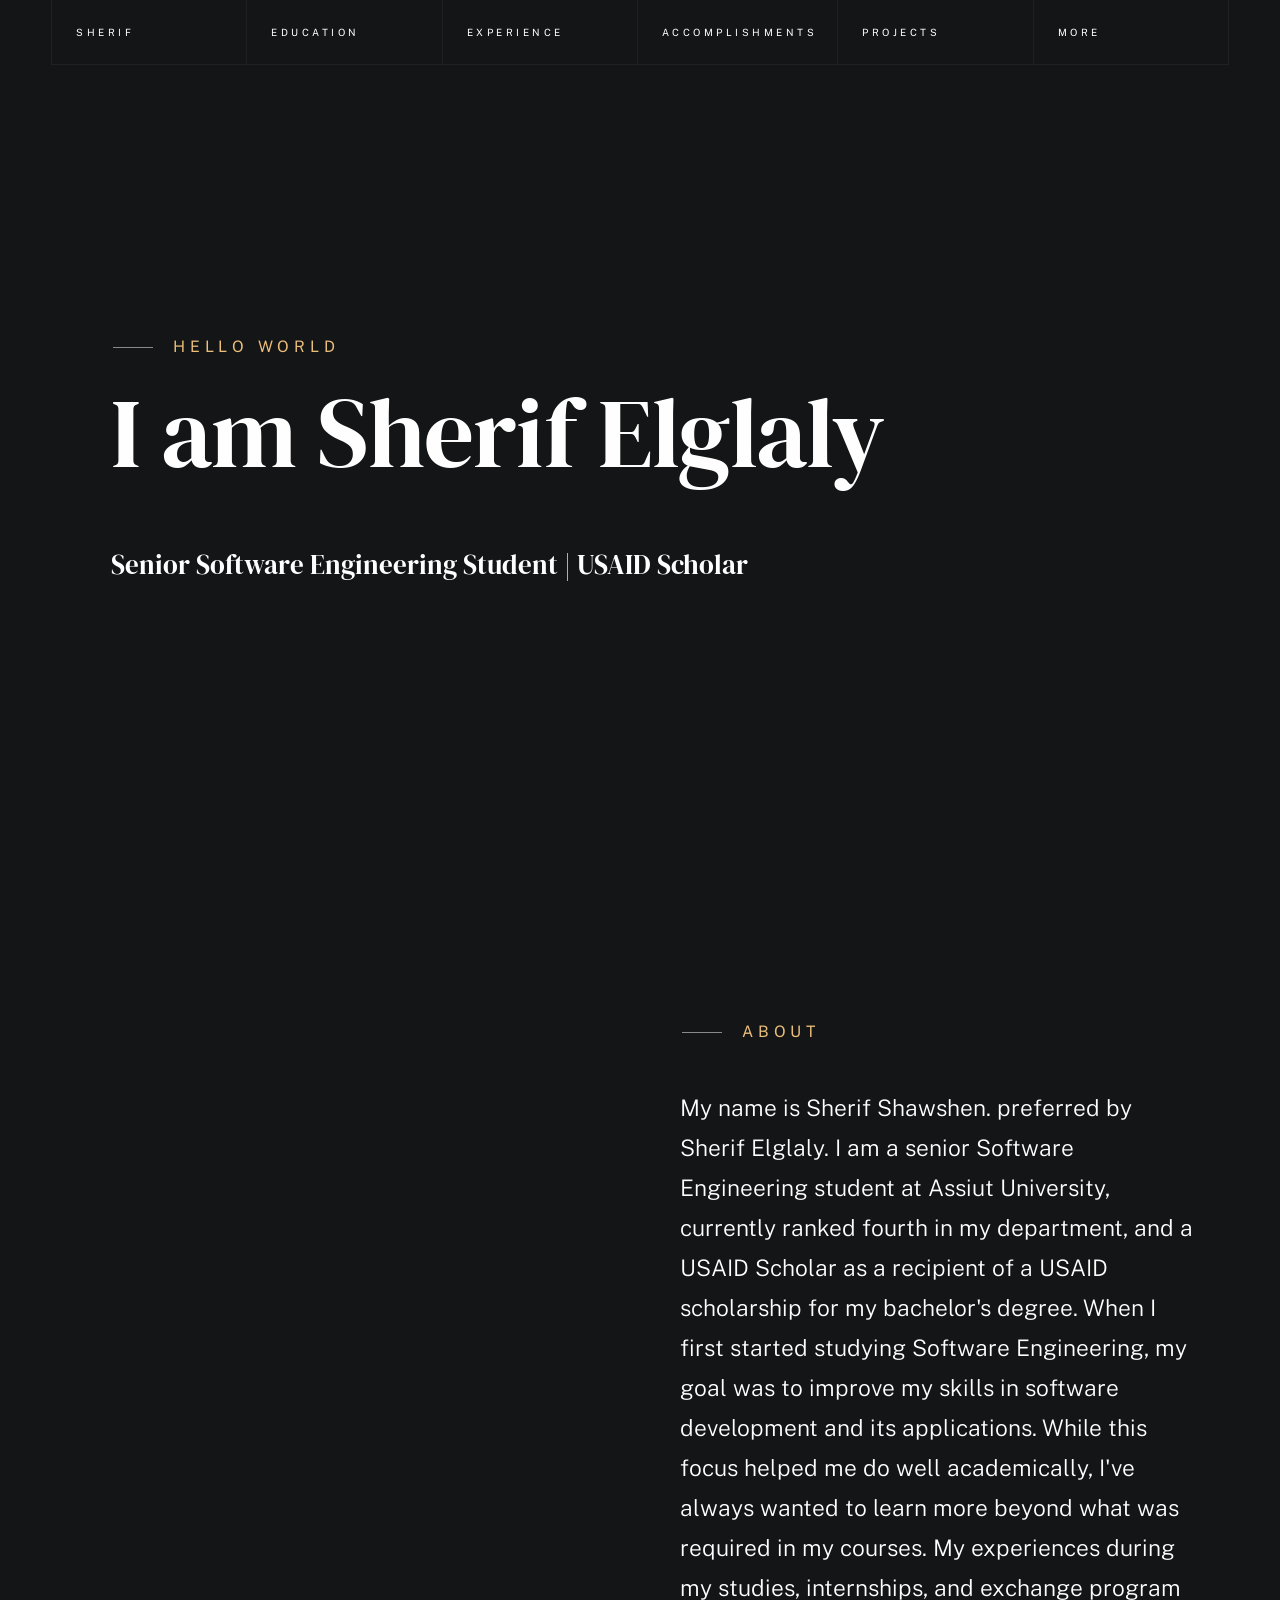
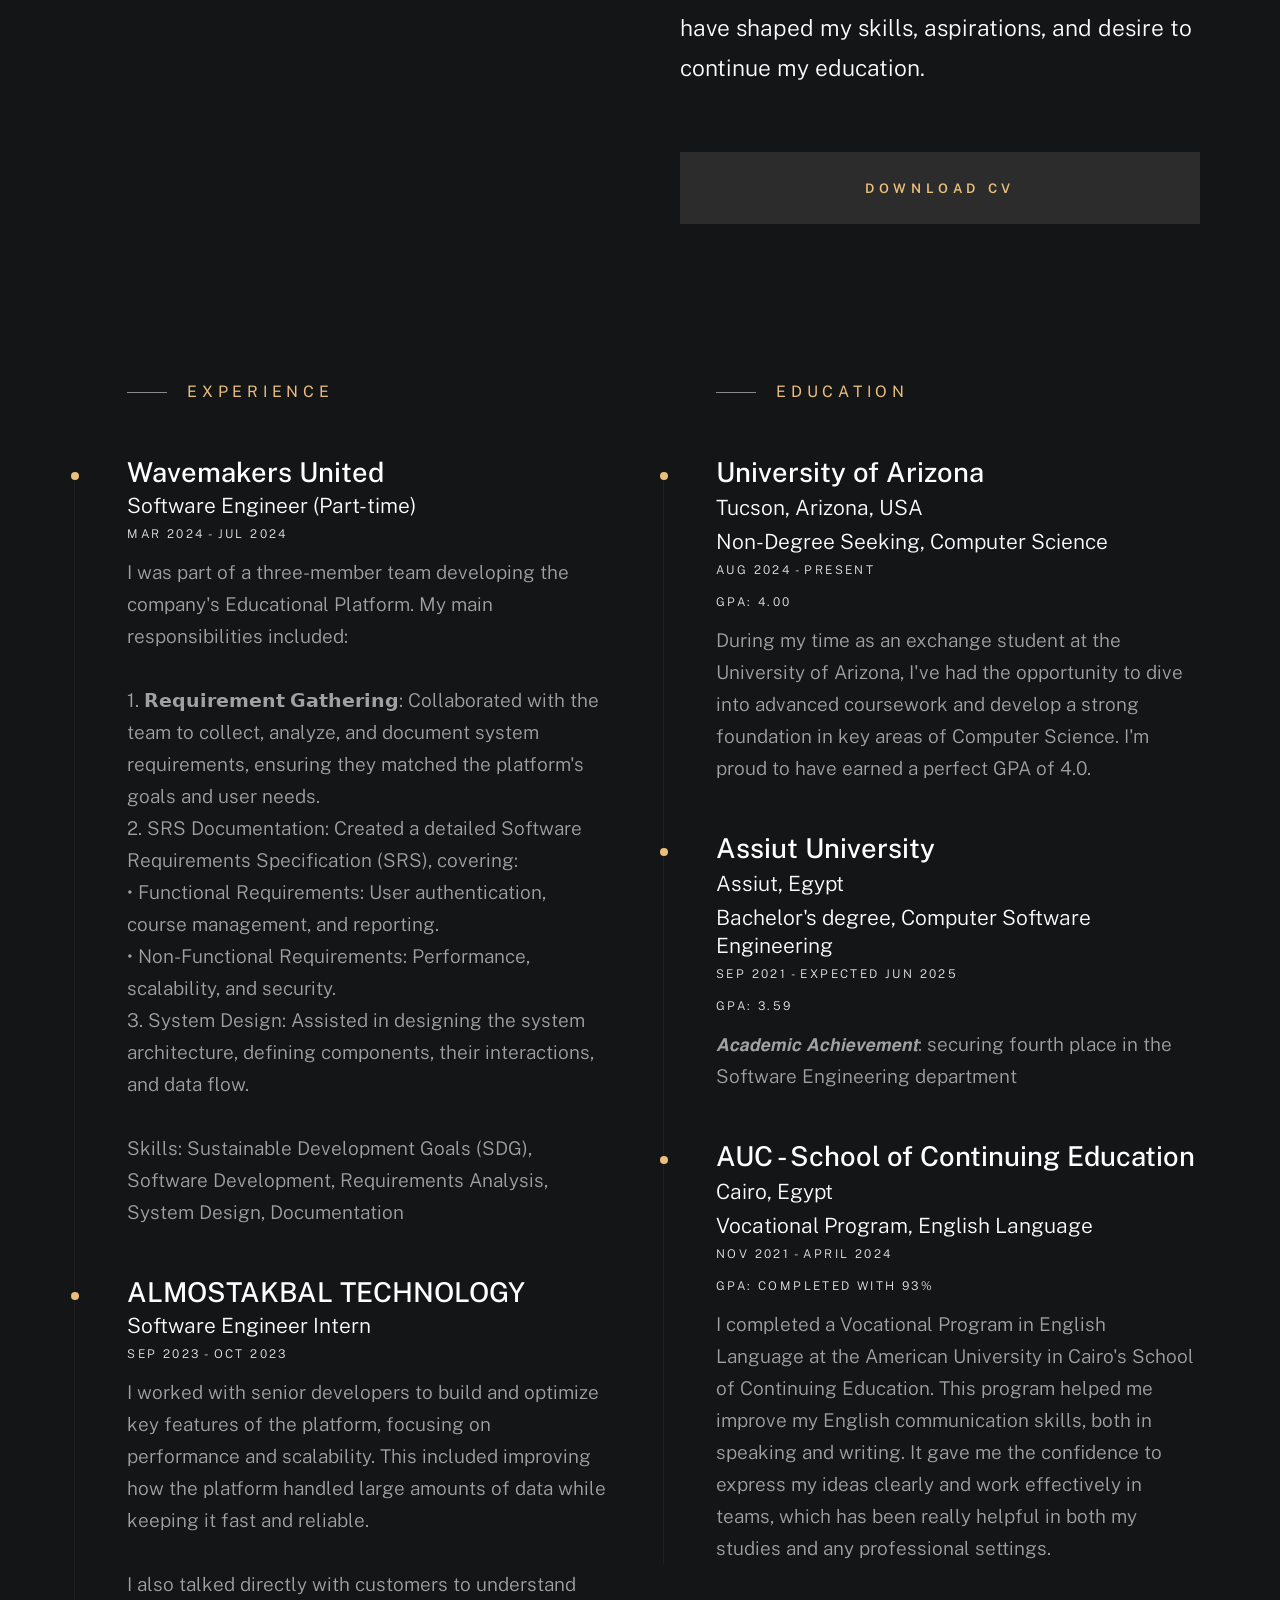
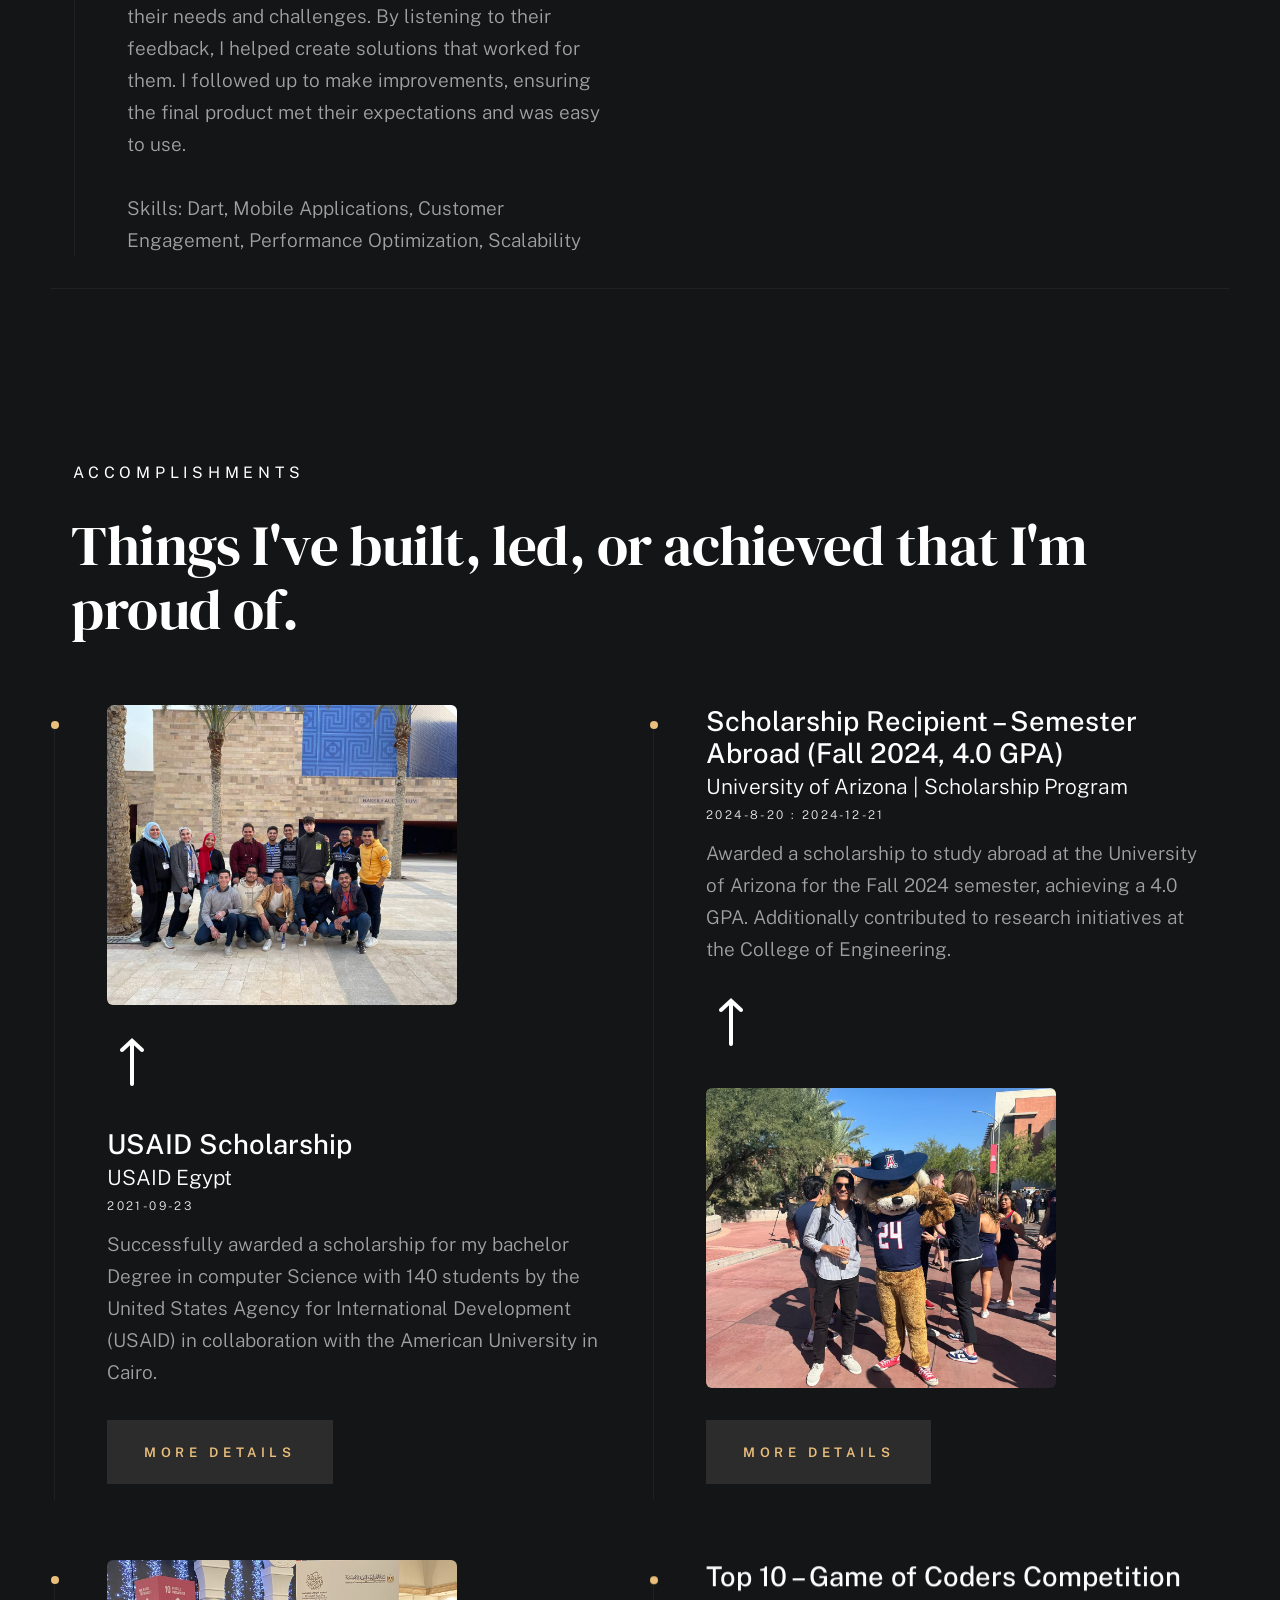
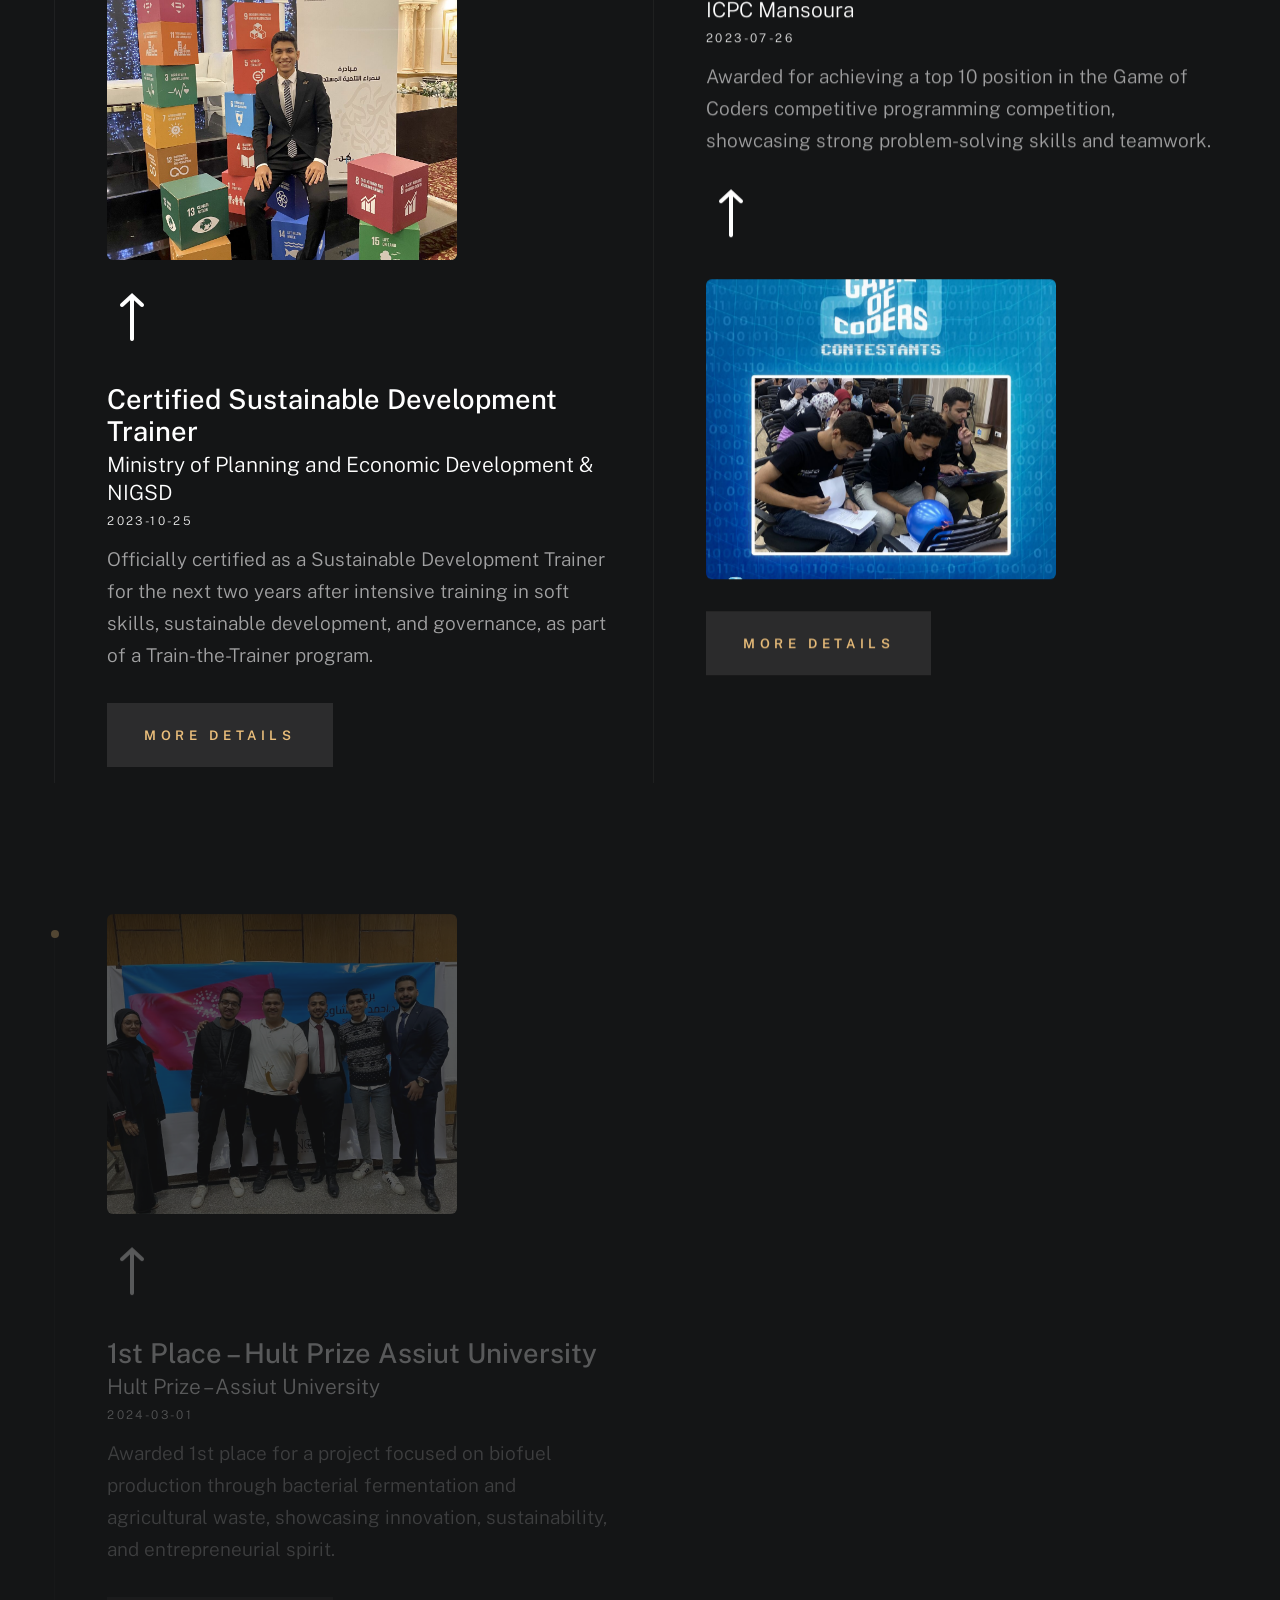
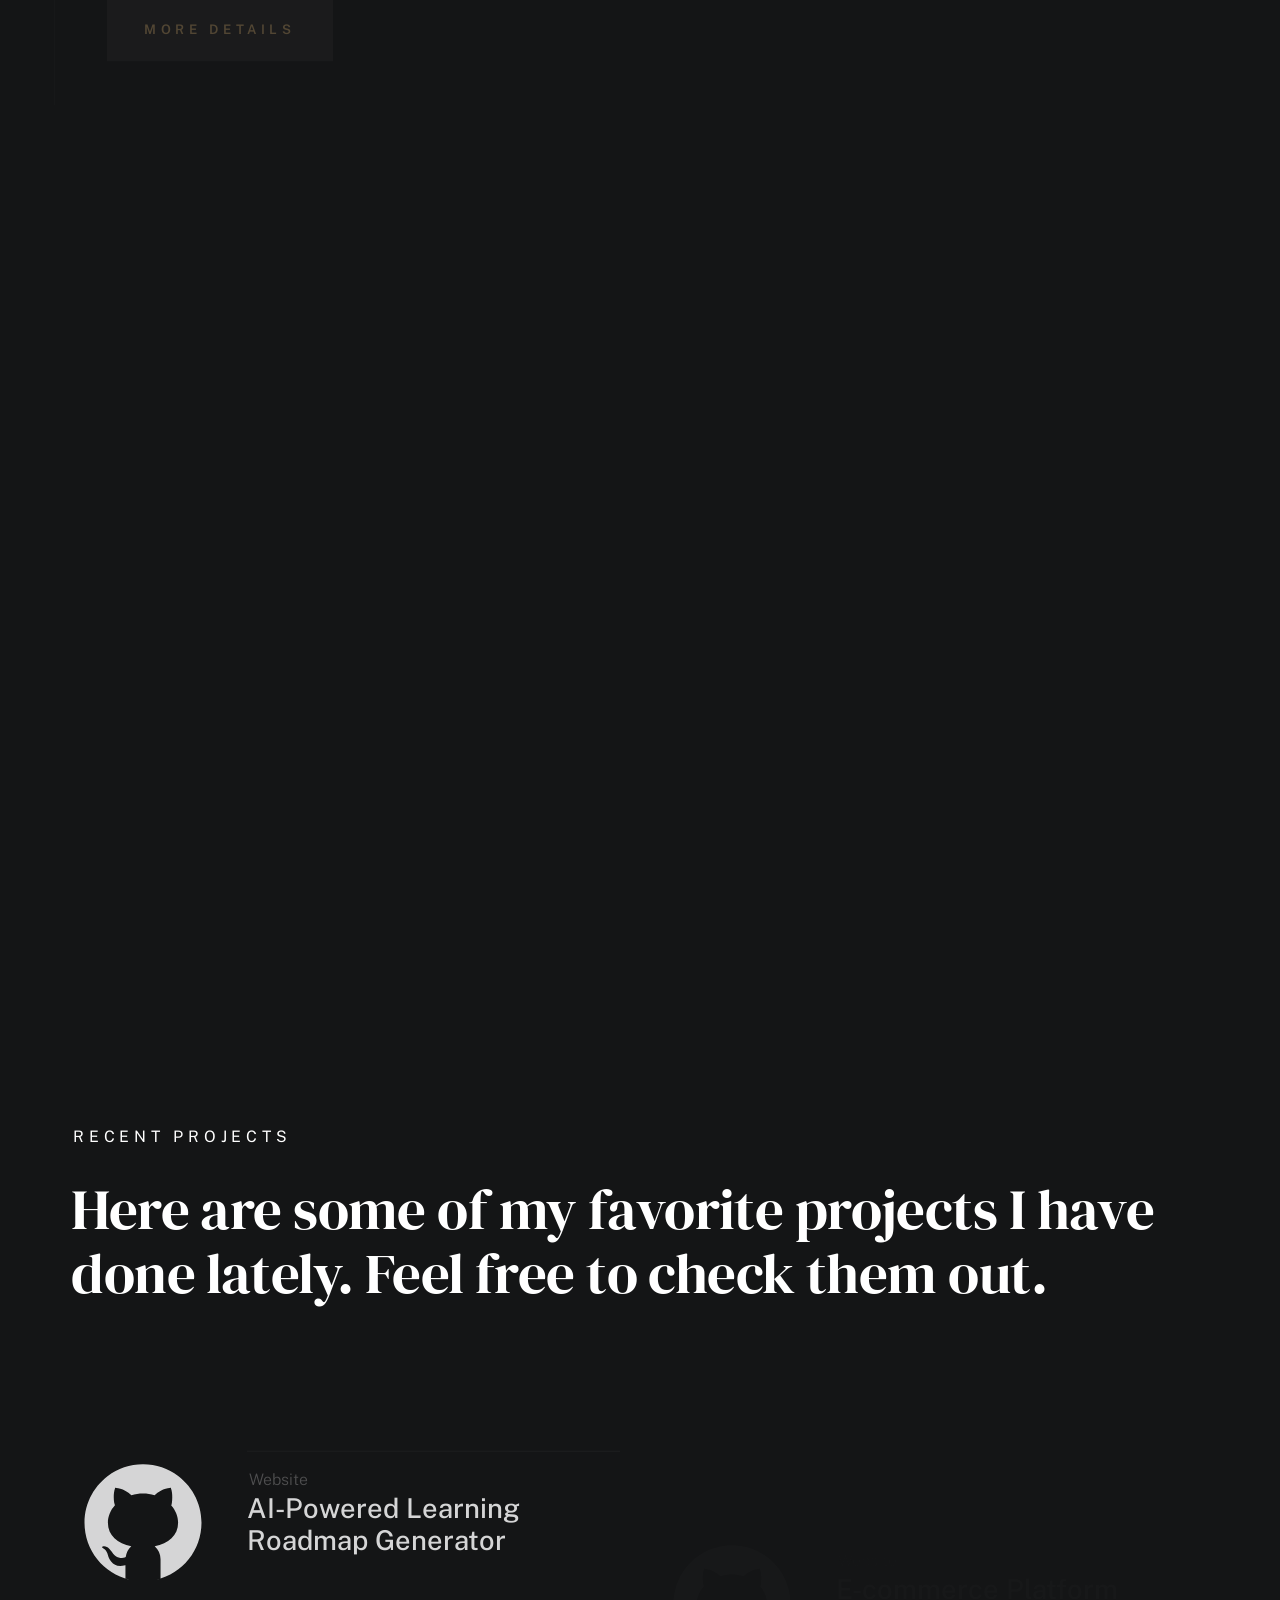
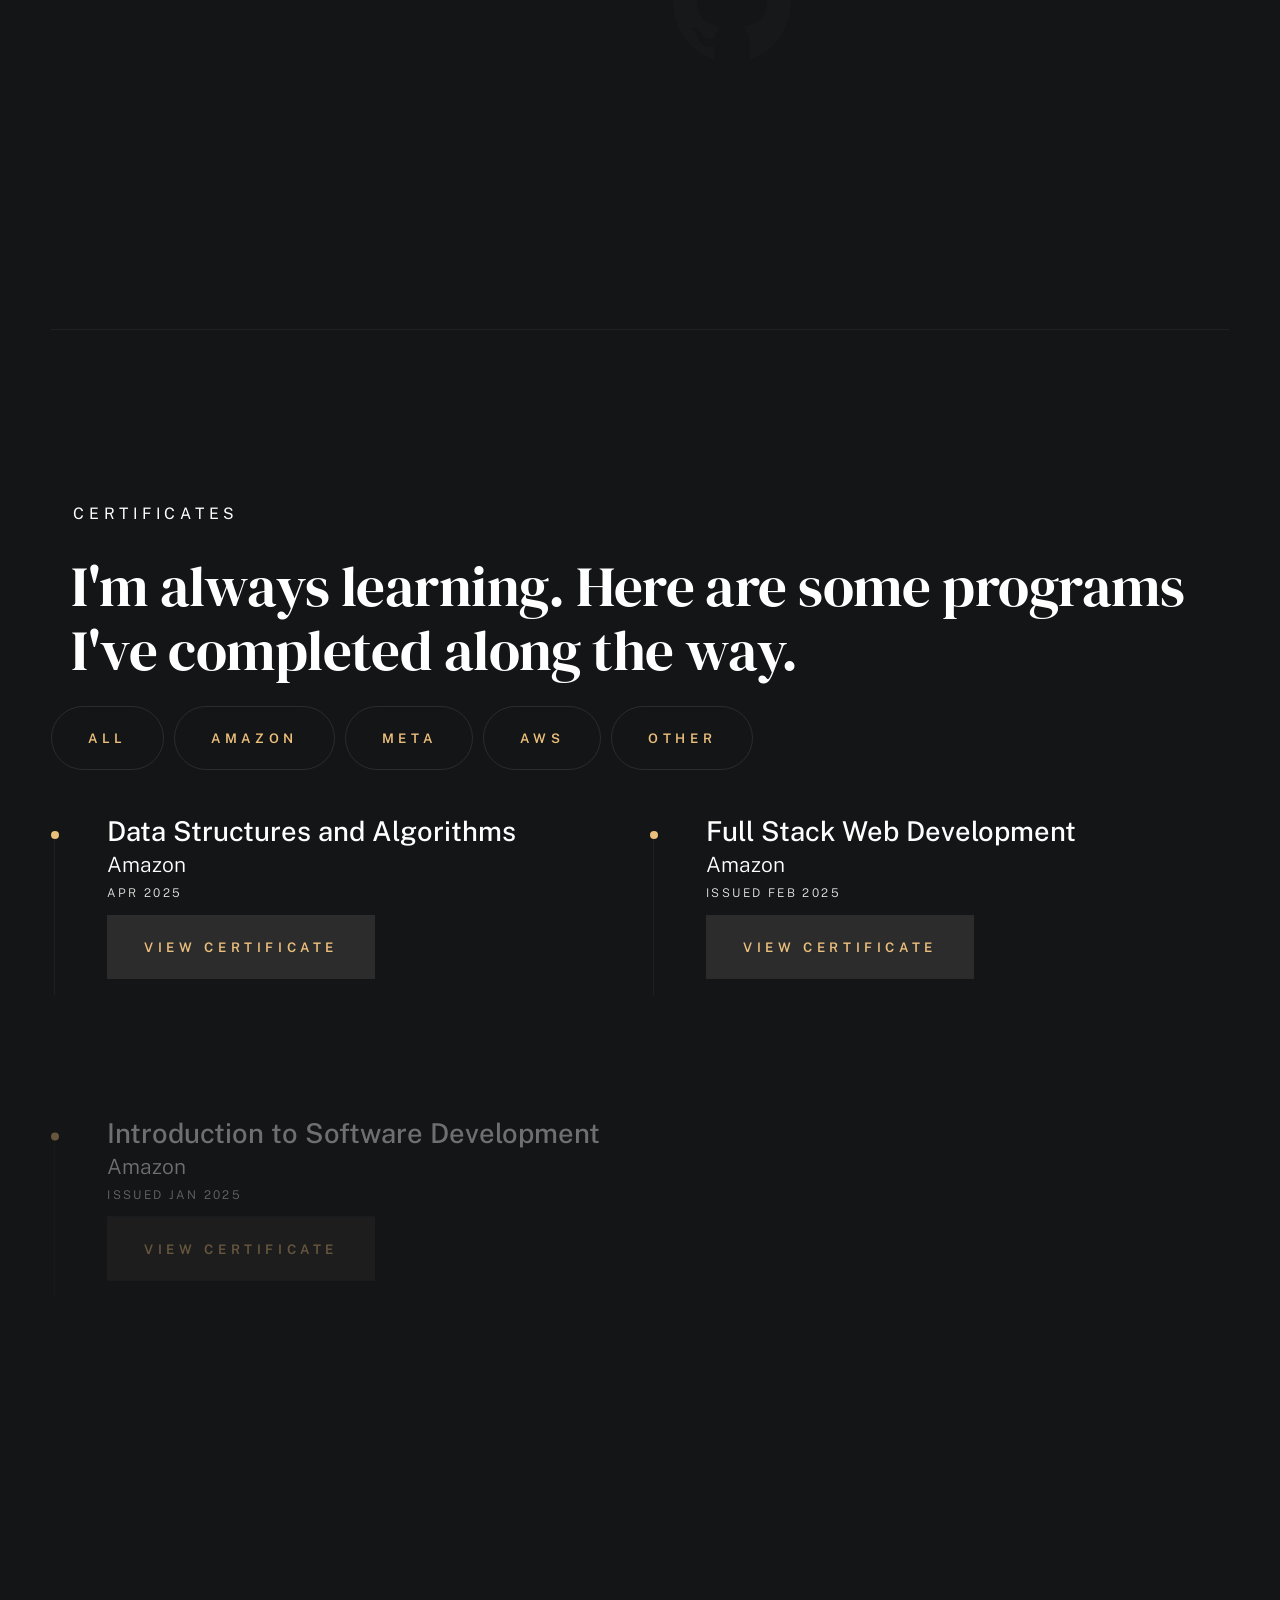
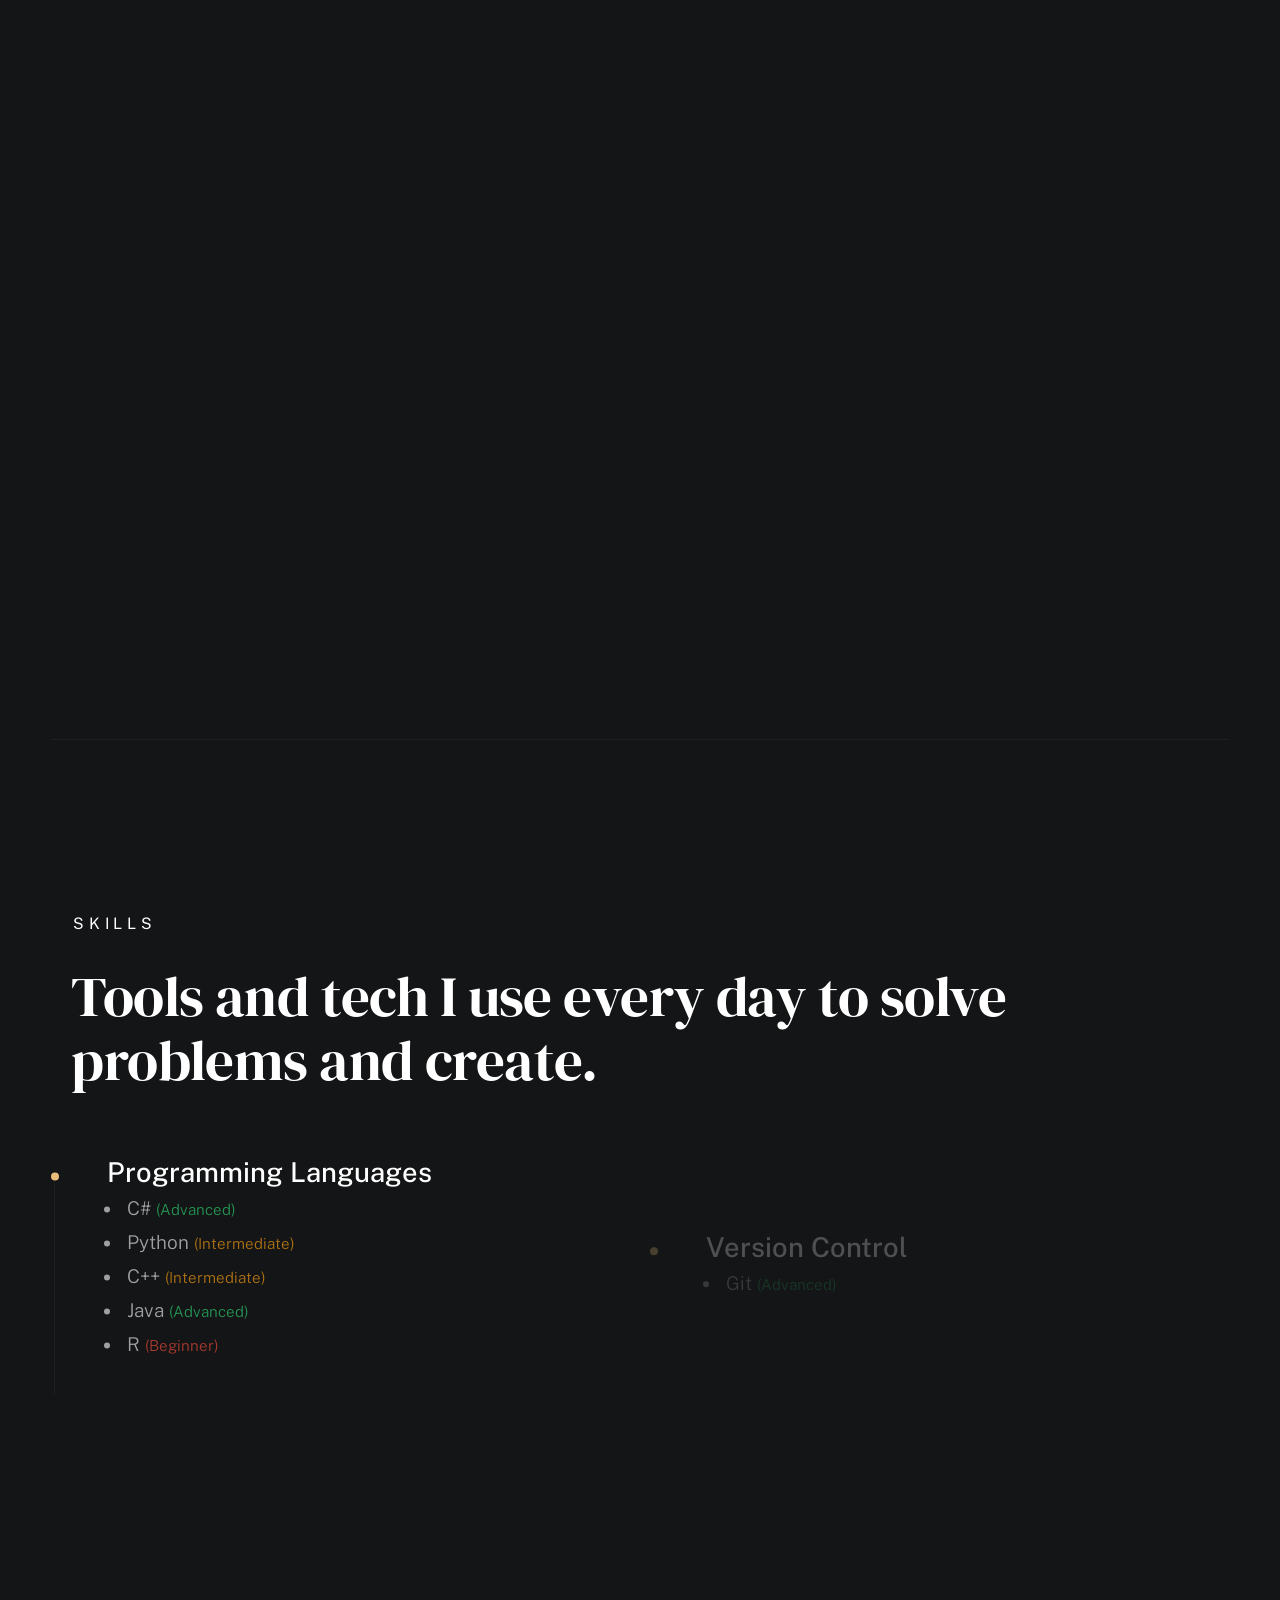
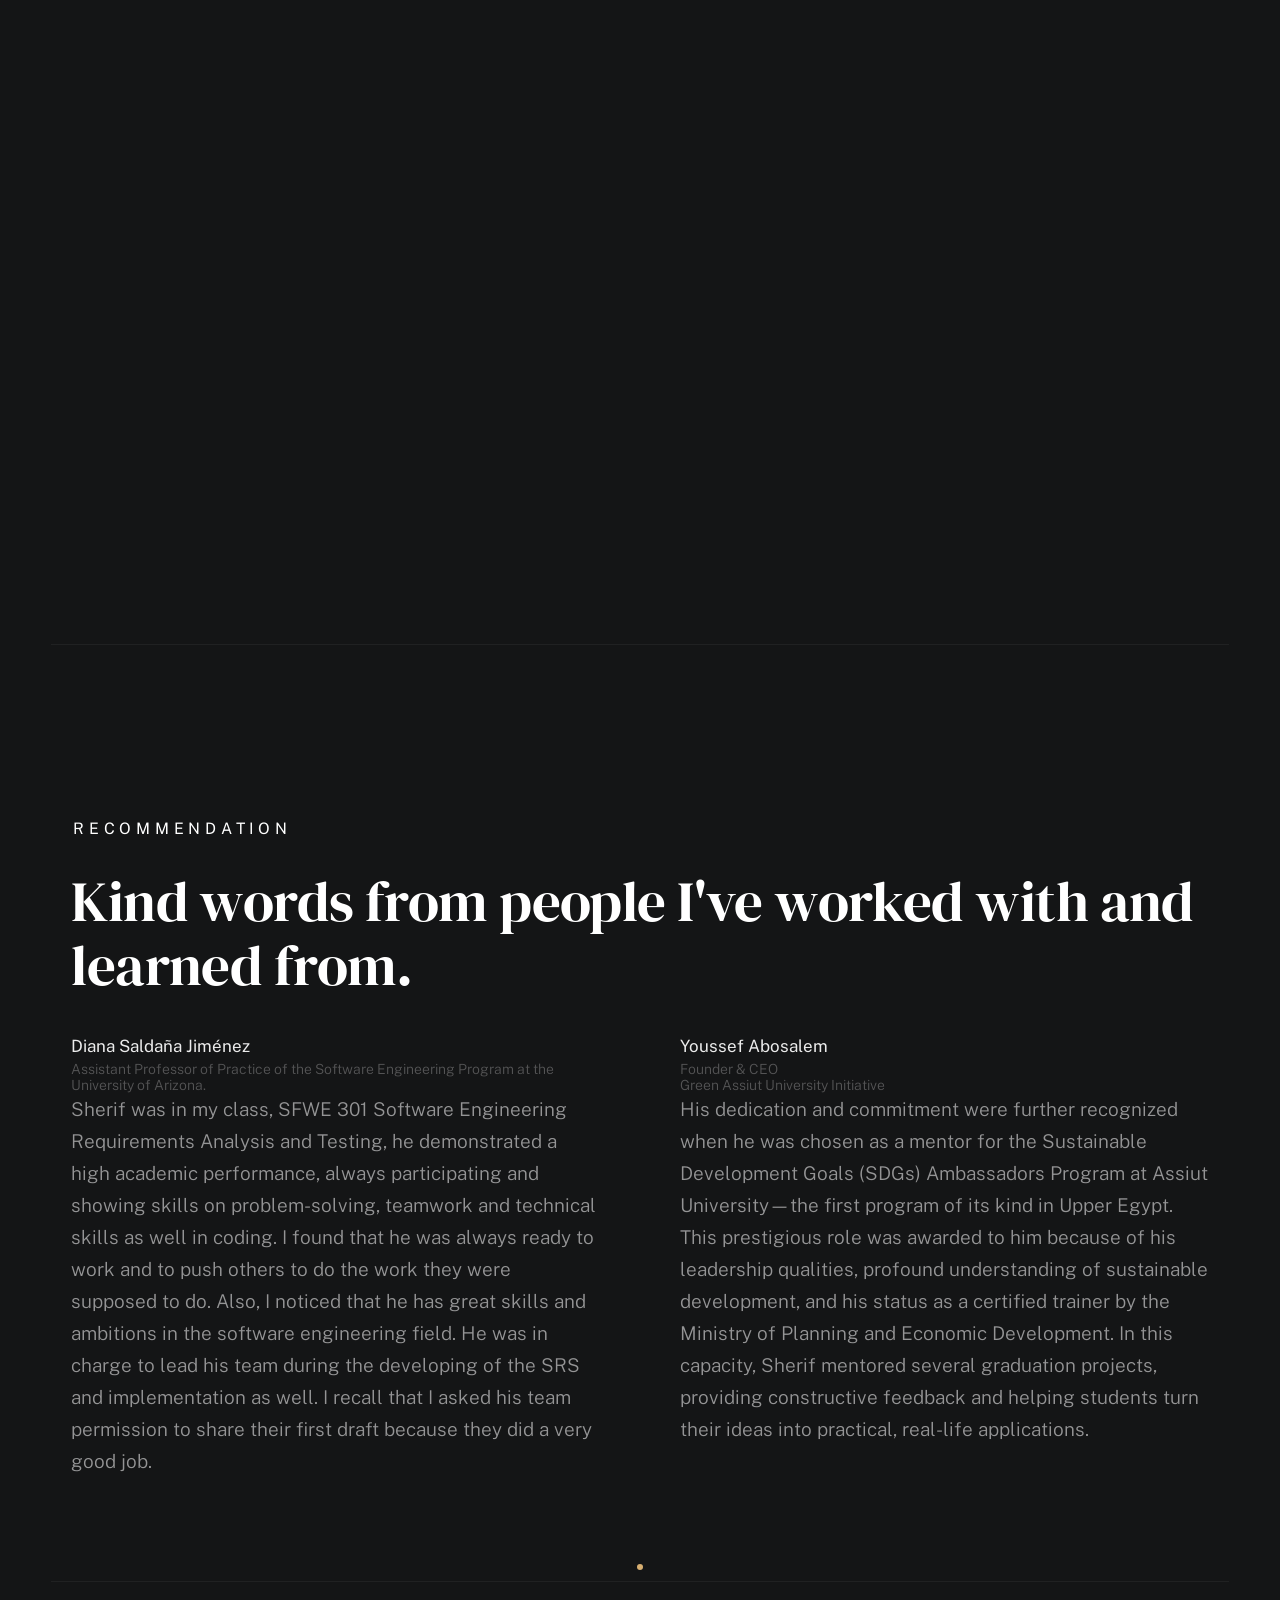
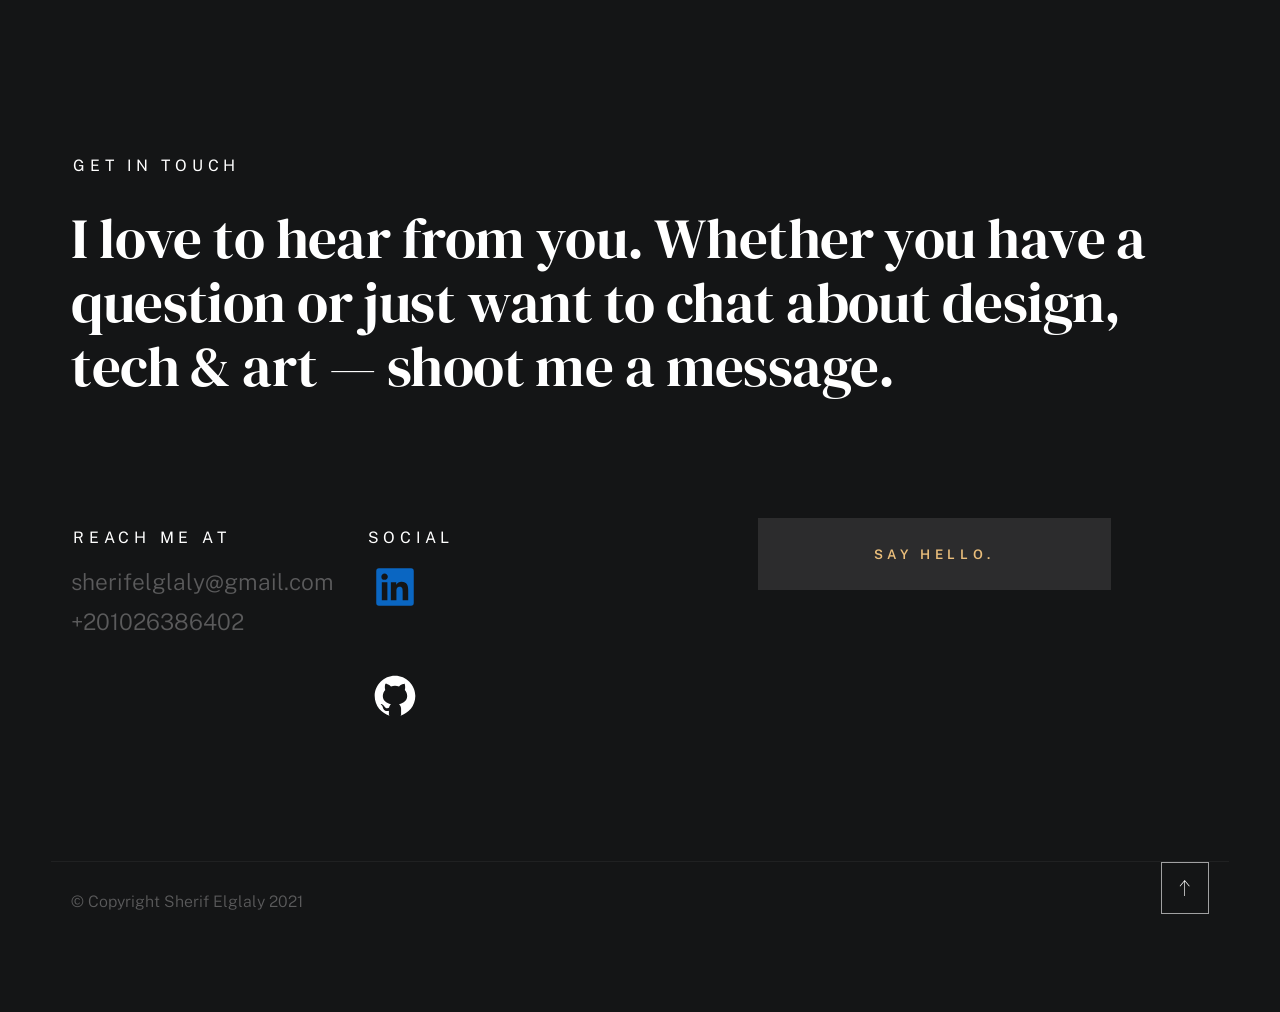
==== commit 4f55a242: "feat(index): enhance website content and UI • Update profile details and skills for accuracy. • Impr" ====
--- a/index.html
+++ b/index.html
@@ -76,10 +76,10 @@
         <section id="about" class="s-about target-section">
             <div class="row about-info wide" data-animate-block>
                 <div class="column lg-6 md-12 about-info__pic-block">
-                    <img src="images/newyork.JPG" srcset="images/newyork.JPG 1x, images/newyork.JPG 2x" alt="" class="about-info__pic" data-animate-el>
+                    <img src="images/newyork.JPG" srcset="images/newyork.JPG 1x, images/newyork.JPG 2x" alt="" class="about-info__pic" loading="lazy" data-animate-el>
                 </div>
                 <div class="column lg-6 md-12">
-                    <div class="about-info__text">
+                    <div class="about-info__text" >
                         <h2 class="text-pretitle with-line" data-animate-el>About</h2>
                         <p id="profile-about" class="attention-getter" data-animate-el></p>
                         <a id="cv-link" href="#" target="_blank" class="btn btn--medium u-fullwidth" data-animate-el>Download CV</a>
@@ -211,8 +211,8 @@
                 <div class="column lg-4 md-5 tab-6 stack-on-550 contact-block">
                     <h3 class="text-pretitle">Social</h3>
                     <ul class="contact-links">
-                        <li><a id="linkedin-contact" href="#" target="_blank"><img src="images/linkedin.svg" width="50" height="50" alt="LinkedIn icon"></a></li>
-                        <li><a id="github-contact" href="#" target="_blank"> <img src="images/icons/github.svg" width="50" height="50" alt="GitHub icon"></a></li>
+                        <li><a id="linkedin-contact" href="#" target="_blank"><img src="images/linkedin.svg" width="50" height="50" loading="lazy" alt="LinkedIn icon"></a></li>
+                        <li><a id="github-contact" href="#" target="_blank"> <img src="images/icons/github.svg" width="50" height="50" loading="lazy" alt="GitHub icon"></a></li>
                     </ul>
                 </div>
                 <div class="column lg-4 md-12 contact-block">
@@ -247,7 +247,12 @@
     linkedinLink: "https://www.linkedin.com/in/sherif-elglaly/",
     bio: "Senior Software Engineering Student | USAID Scholar",
     cvLink: "https://drive.google.com/file/d/1fAYtBeMlPgOq1fGOxcNqI4VSxeVBwPjV/view?usp=sharing",
-    about: "My name is Sherif Shawshen. preferred by Sherif Elglaly. I am a senior Software Engineering student at Assiut University, currently ranked fourth in my department, and a USAID Scholar as a recipient of a USAID scholarship for my bachelor's degree.\n\nWhen I first started studying Software Engineering, my goal was to improve my skills in software development and its applications. While this focus helped me do well academically, I've always wanted to learn more beyond what was required in my courses. My experiences during my studies, internships, and exchange program have shaped my skills, aspirations, and desire to continue my education.",
+    about: "My name is Sherif Shawshen. preferred by Sherif Elglaly. " +
+        "I am a senior Software Engineering student at Assiut University," +
+        " currently ranked fourth in my department, and a USAID Scholar as a recipient " +
+        "of a USAID scholarship for my bachelor's degree.\n\nWhen I first started studying " +
+        "Software Engineering, my goal was to improve my skills in software development and its " +
+        "applications. While this focus helped me do well academically, I've always wanted to learn more beyond what was required in my courses. My experiences during my studies, internships, and exchange program have shaped my skills, aspirations, and desire to continue my education.",
     skills: [
         { name: "C#", category: "Programming Languages", level: "Advanced" },
         { name: "Python", category: "Programming Languages", level: "Intermediate" },
@@ -255,11 +260,11 @@
         { name: "Java", category: "Programming Languages", level: "Advanced" },
         { name: "R", category: "Programming Languages", level: "Beginner" },
         { name: "Git", category: "Version Control", level: "Advanced" },
-        { name: "Design Patterns", category: "Development Principles", level: "Intermediate" },
-        { name: "SOLID Principles", category: "Development Principles", level: "Intermediate" },
+        { name: "Design Patterns", category: "Development Principles", level: "Advanced" },
+        { name: "SOLID Principles", category: "Development Principles", level: "Advanced" },
         { name: "Data Structures & Algorithms", category: "Development Principles", level: "Advanced" },
         { name: "OOP", category: "Development Principles", level: "Advanced" },
-        { name: "Agile", category: "Development Principles", level: "Intermediate" },
+        { name: "Agile", category: "Development Principles", level: "Advanced" },
         { name: "ASP.NET", category: "Web Development", level: "Advanced" },
         { name: "HTML", category: "Web Development", level: "Advanced" },
         { name: "CSS", category: "Web Development", level: "Advanced" },
@@ -267,16 +272,16 @@
         { name: "JSON", category: "Web Development", level: "Advanced" },
         { name: "AJAX", category: "Web Development", level: "Intermediate" },
         { name: "Spring Boot", category: "Web Development", level: "Advanced" },
-        { name: "Spring Security", category: "Web Development", level: "Intermediate" },
-        { name: "Spring Data", category: "Web Development", level: "Intermediate" },
+        { name: "Spring Security", category: "Web Development", level: "Advanced" },
+        { name: "Spring Data", category: "Web Development", level: "Advanced" },
         { name: ".NET", category: "Desktop Development", level: "Advanced" },
-        { name: "JavaFX", category: "Desktop Development", level: "Intermediate" },
+        { name: "JavaFX", category: "Desktop Development", level: "Advanced" },
         { name: "Arabic", category: "Languages", level: "Native" },
         { name: "English", category: "Languages", level: "Fluent" },
         { name: "JUnit 5", category: "Testing", level: "Intermediate" },
         { name: "Mockito", category: "Testing", level: "Intermediate" },
         { name: "MySQL", category: "Database", level: "Advanced" },
-        { name: "SQL Server", category: "Database", level: "Intermediate" }
+        { name: "SQL Server", category: "Database", level: "Advanced" }
     ],
     education: [
         {
@@ -326,6 +331,14 @@
     projects: [
         {
             id: 1,
+            name: "AI-Powered Learning Roadmap Generator",
+            description: "An intelligent and modular Learning Roadmap Generator built with Spring Boot and integrated with AI services. The system creates personalized learning paths based on user preferences, experience levels, and target goals using AI-driven recommendations. It features real-time progress tracking via WebSocket, Redis caching for improved performance, and comprehensive resource management for each milestone.",
+            link: "https://github.com/ELglaly/Roadmap-Maker",
+            image: "images/icons/github.svg",
+            technologiesUsed: ["Java 23", "Spring Boot 3.4.3", "Spring Security with JWT", "Spring WebSocket", "Spring Data JPA", "Spring AI OpenAI", "Google Cloud AI Platform", "MySQL", "Redis 7.4.2", "Maven 3.9.9", "Lombok", "MapStruct", "JUnit 5"]
+        },
+        {
+            id: 2,
             name: "E-commerce Platform",
             description: "A robust and scalable e-commerce platform built with Spring Boot. This system enables users to browse products, manage their shopping cart, and complete secure purchases. It includes an admin panel for managing products, orders, and users. Designed with modern best practices, this project is ideal for businesses looking to establish or expand their online presence.",
             link: "https://github.com/ELglaly/Ecommerce-SpringBoot",
@@ -333,21 +346,23 @@
             technologiesUsed: ["Java", "Spring Boot", "Spring Security", "Spring Data JPA", "Hibernate", "JavaMailSender", "MySQL", "H2 Database (Testing)", "Stripe/PayPal APIs", "React", "HTML", "CSS", "JavaScript", "Redis", "🧪 Tested with JUnit 5 & Mockito", " 🔐 JWT-based"]
         },
         {
-            id: 2,
-            name: "Lexical Analyzer & Arabic Language Parser",
+            id: 3,
+            name: "Arabic Compiler",
             description: "This project implements a Lexical Analyzer and Parser for a custom programming language that supports Arabic keywords. It features tokenization and syntactic analysis capabilities to build an Abstract Syntax Tree (AST) for source code interpretation.",
             link: "https://github.com/ELglaly/Simple-Arabic-Compiler",
             image:"images/icons/github.svg",
             technologiesUsed: ["C#", ".NET Core", "ASP.NET", "Visual Studio Code", "HTML", "CSS"]
         },
         {
-            id: 3,
-            name: "AI-Powered Learning Roadmap Generator",
-            description: "An intelligent and modular Learning Roadmap Generator built with Spring Boot and integrated with AI services. The system creates personalized learning paths based on user preferences, experience levels, and target goals using AI-driven recommendations. It features real-time progress tracking via WebSocket, Redis caching for improved performance, and comprehensive resource management for each milestone.",
-            link: "https://github.com/ELglaly/Roadmap-Makerr",
-            image: "images/icons/github.svg",
-            technologiesUsed: ["Java 23", "Spring Boot 3.4.3", "Spring Security with JWT", "Spring WebSocket", "Spring Data JPA", "Spring AI OpenAI", "Google Cloud AI Platform", "MySQL", "Redis 7.4.2", "Maven 3.9.9", "Lombok", "MapStruct", "JUnit 5"]
+            "id": 4,
+            "name": "Pharmacy Management System Frontend",
+            "description": "A comprehensive frontend for a Pharmacy Management System (PMS) designed to streamline pharmacy operations. It supports prescription management, inventory control, sales and billing, reporting, and user management with secure authentication. The system enhances efficiency, accuracy, and customer service while ensuring regulatory compliance.",
+            "link": "https://github.com/ELglaly/Pharmacy-Frontend",
+            "image": "images/icons/pharmacy.svg",
+            "technologiesUsed": ["Java", "JavaFX", "MySQL", "H2 Database", "SRS", "UML", "Test Driven Development (TDD)",
+                "Java Collections", "JavaFX CSS", "JavaFX Scene Builder"]
         }
+
     ],
     certifications: [
         {
@@ -374,23 +389,16 @@
         {
             institutionName: "Meta",
             certificateName: "Database Structures and Management with MySQL",
-            certificateLink: "https://www.coursera.org/verify/XYZ123",
+            certificateLink: "https://coursera.org/share/64a78a22c2d4fa3a08bf3988f66b3ca6",
             date: "Issued Jul 2024",
             description: "Skills: Database Management System (DBMS) · SQL · Database Design"
         },
         {
             institutionName: "Meta",
             certificateName: "Introduction to Databases",
-            certificateLink: "https://www.coursera.org/verify/ABC456",
+            certificateLink: "https://coursera.org/share/bc3473115e683fe0fb7362e474542e51",
             date: "Issued Jun 2024",
             description: "Skills: SQL · Databases · Database Management System (DBMS) · ERD"
-        },
-        {
-            institutionName: "Ministry of Planning, Economic Development & International Cooperation",
-            certificateName: "Sustainable Development Trainee",
-            certificateLink: "#",
-            date: "Issued Jun 2024 · Expires Jun 2026",
-            description: "Skills: Sustainable Development Goals (SDG) · Team Collaboration · Public Speaking · Presentation Skills"
         },
         {
             institutionName: "Duolingo English Test",
@@ -402,7 +410,7 @@
         {
             institutionName: "ICPC Mansoura",
             certificateName: "Game of Coders",
-            certificateLink: "#",
+            certificateLink: "https://drive.google.com/drive/folders/1okDaaK--EBTT3rwpUUW2O22QlhdgsbZK",
             date: "Issued Jul 2023",
             description: "Skills: Competitive Programming · Teamwork · Problem Solving · Time Management"
         },
@@ -416,14 +424,14 @@
         {
             institutionName: "The American University in Cairo",
             certificateName: "Research and Creativity Convention (EURECA)",
-            certificateLink: "#",
+            certificateLink: "https://www.linkedin.com/posts/sherif-elglaly_eurecaconference-research-creativity-activity-7169674281201741824-nZWa?utm_source=share&utm_medium=member_desktop&rcm=ACoAADsZRV8Bv4m4WZ1msQzpVXuMyTE8adz5KJA",
             date: "Issued Feb 2024 · Expired Feb 2024",
             description: "Participation in research convention"
         },
         {
             institutionName: "Amazon Web Services (AWS)",
             certificateName: "AWS Academy Introduction to Cloud Semester 1",
-            certificateLink: "https://www.credly.com/badges/XYZ123",
+            certificateLink: "https://drive.google.com/file/d/1K_TfdHqTh-Hwf1siZwS8F5VhAVJAVEEA/view",
             date: "Issued Sep 2022 · Expired Dec 2023",
             description: "Skills: Amazon Web Services (AWS) · Cloud Computing"
         },
@@ -492,7 +500,7 @@
         },
         {
             id: 7,
-            organizationName: "Ministry of Communications | ITIDA | TIEC",
+            organizationName: "Ministry of Communications | ITIDA",
             title: "Top 10 Startup – Pre-Incubation Program 2023",
             description: "Led a team of 4 in developing 'The Green Dream' platform, an innovative web-based solution for responsible waste management. Successfully positioned the project among the top 10 startups selected for the prestigious pre-incubation program organized by ITIDA, TIEC, and the Ministry of Communications.",
             images: "images/accomplishments/green_dream_project.jpeg",
@@ -568,7 +576,7 @@
         projectItem.innerHTML = `
             <a class="folio-list__item-link" href="#project-${project.id}">
                 <div class="folio-list__item-pic">
-                    <img src="${project.image}" srcset="${project.image} 1x, ${project.image.replace('.svg', '@2x.svg')} 2x" alt="">
+                    <img src="${project.image}" srcset="${project.image} 1x, ${project.image.replace('.svg', '@2x.svg')} 2x" alt="" loading="lazy">
                 </div>
                 <div class="folio-list__item-text">
                     <div class="folio-list__item-cat">Website</div>
@@ -577,7 +585,7 @@
             </a>
             <div id="project-${project.id}|" hidden>
                 <div class="modal-popup">
-                    <img src="${project.image}" alt="">
+                    <img src="${project.image}" alt="" loading="lazy">
                     <div class="modal-popup__desc">
                         <h5>${project.name}</h5>
                         <p>${project.description}</p>
@@ -695,8 +703,8 @@
         <div class="timeline__bullet"></div>
         <div class="timeline__header">
             ${award.id % 2 !== 0 ? `
-                <img src="${award.images}" alt="${award.title}" class="timeline__image" />
-                 <img src="images/icons/arrow.png" alt="${award.title}" class="arrow-down" />
+                <img src="${award.images}" alt="${award.title}" class="timeline__image" loading="lazy" />
+                 <img src="images/icons/arrow.png" alt="${award.title}" loading="lazy" class="arrow-down" />
             ` : ''}
             
             <h4 class="timeline__title">${award.title}</h4>
@@ -705,8 +713,8 @@
             <p>${award.description}</p>
             
             ${award.id % 2 === 0 ? `
-               <img src="images/icons/arrow.png" alt="${award.title}" class="arrow-up" />
-                <img src="${award.images}" alt="${award.title}" class="timeline__image" />
+               <img src="images/icons/arrow.png" alt="${award.title}" class="arrow-up" loading="lazy" />
+                <img src="${award.images}" alt="${award.title}" class="timeline__image" loading="lazy" />
             ` : ''}
             
             <a href="${award.link}" target="_blank" class="btn btn-primary mt-auto">More Details</a>
--- a/css/styles.css
+++ b/css/styles.css
@@ -3416,7 +3416,7 @@
 
 .about-info__text {
     padding     : var(--vspace-3_5) 10vw var(--vspace-2) 0;
-    margin-left : -4rem;
+    margin-left : 4rem;
 }
 
 .about-info__text .text-pretitle {
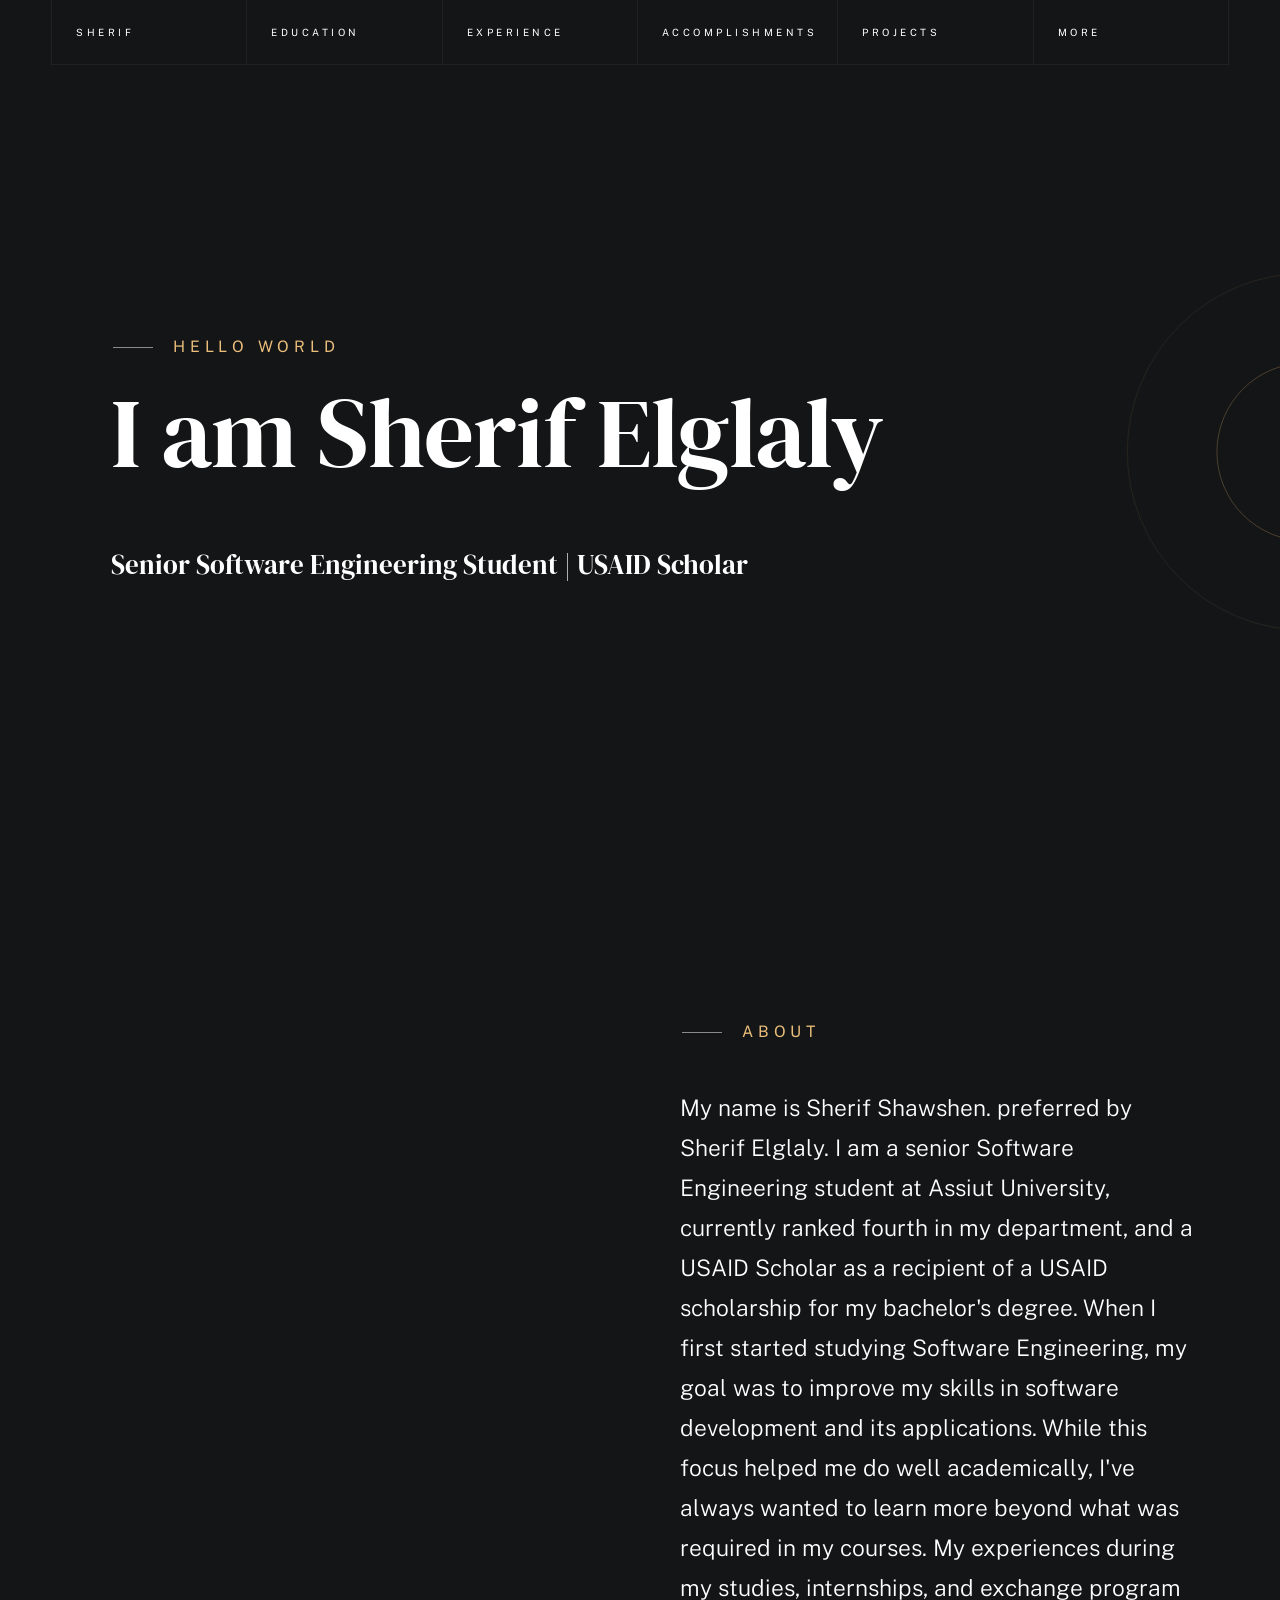
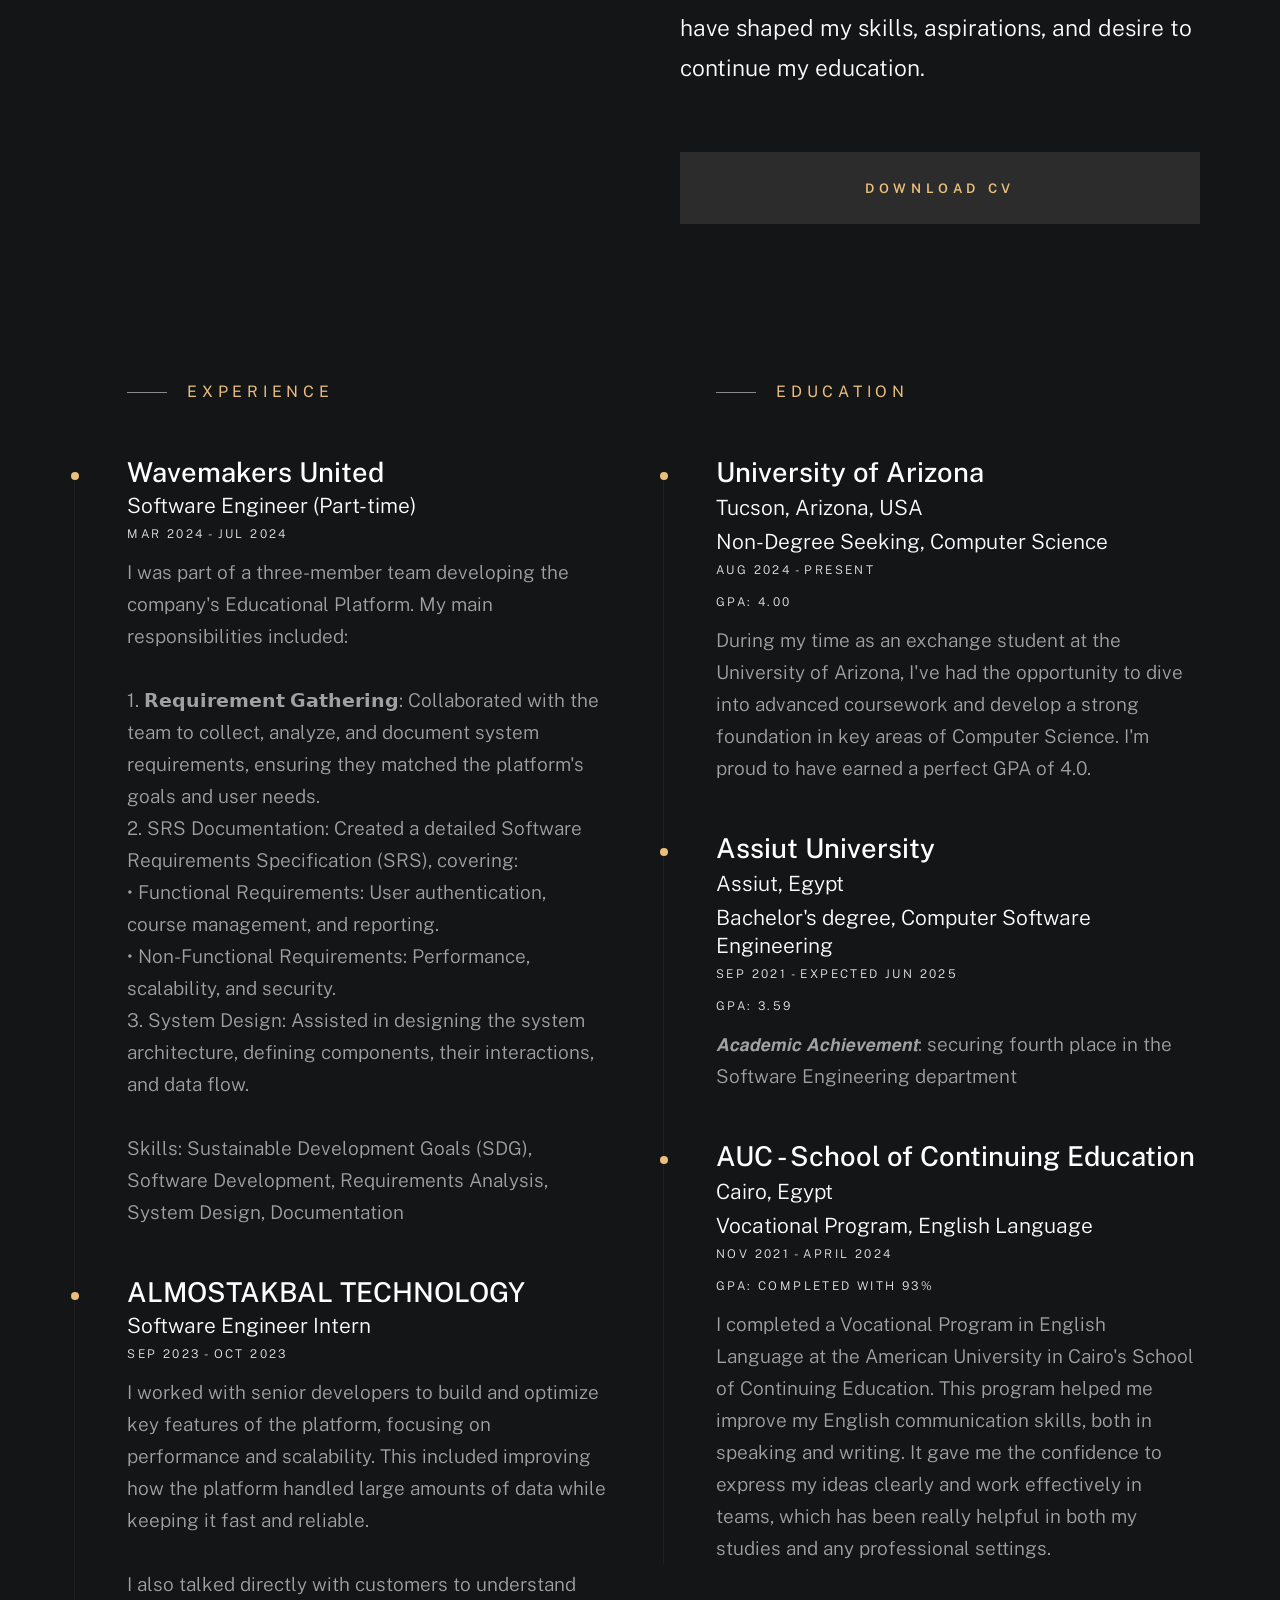
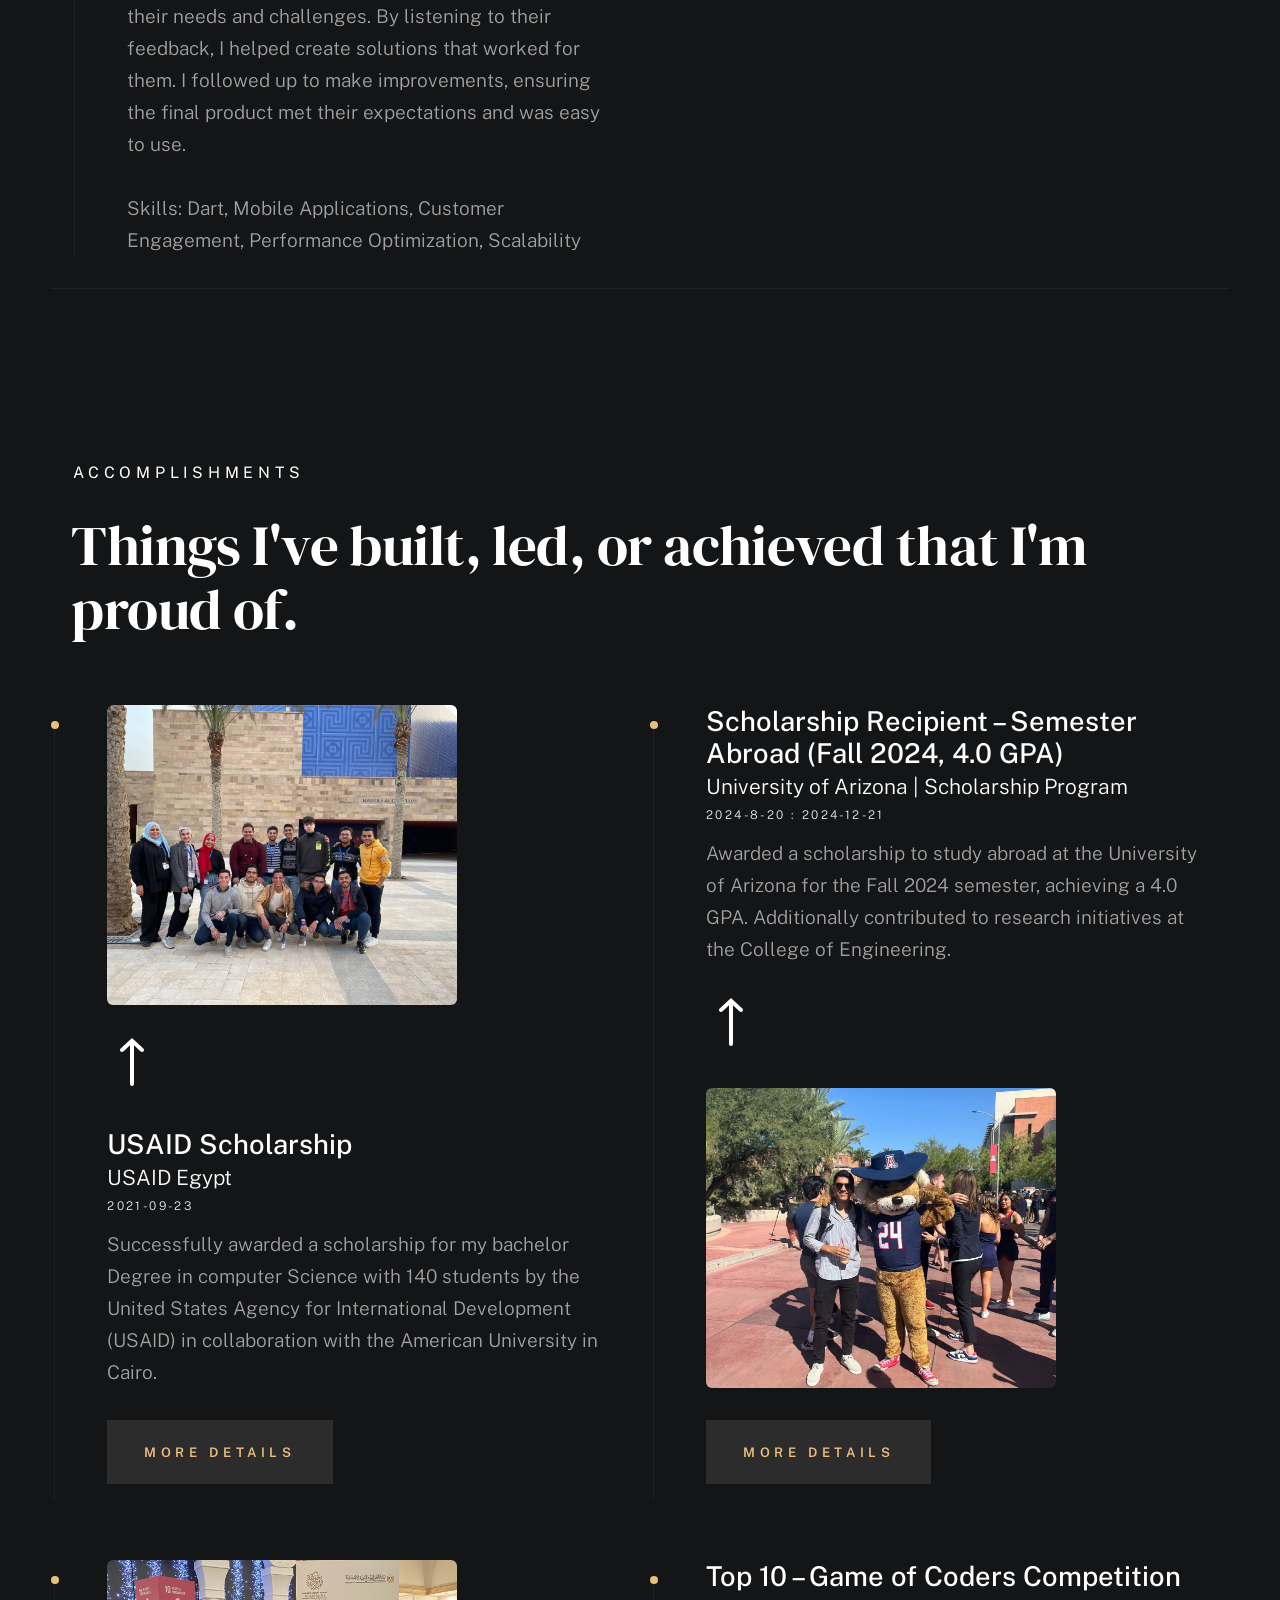
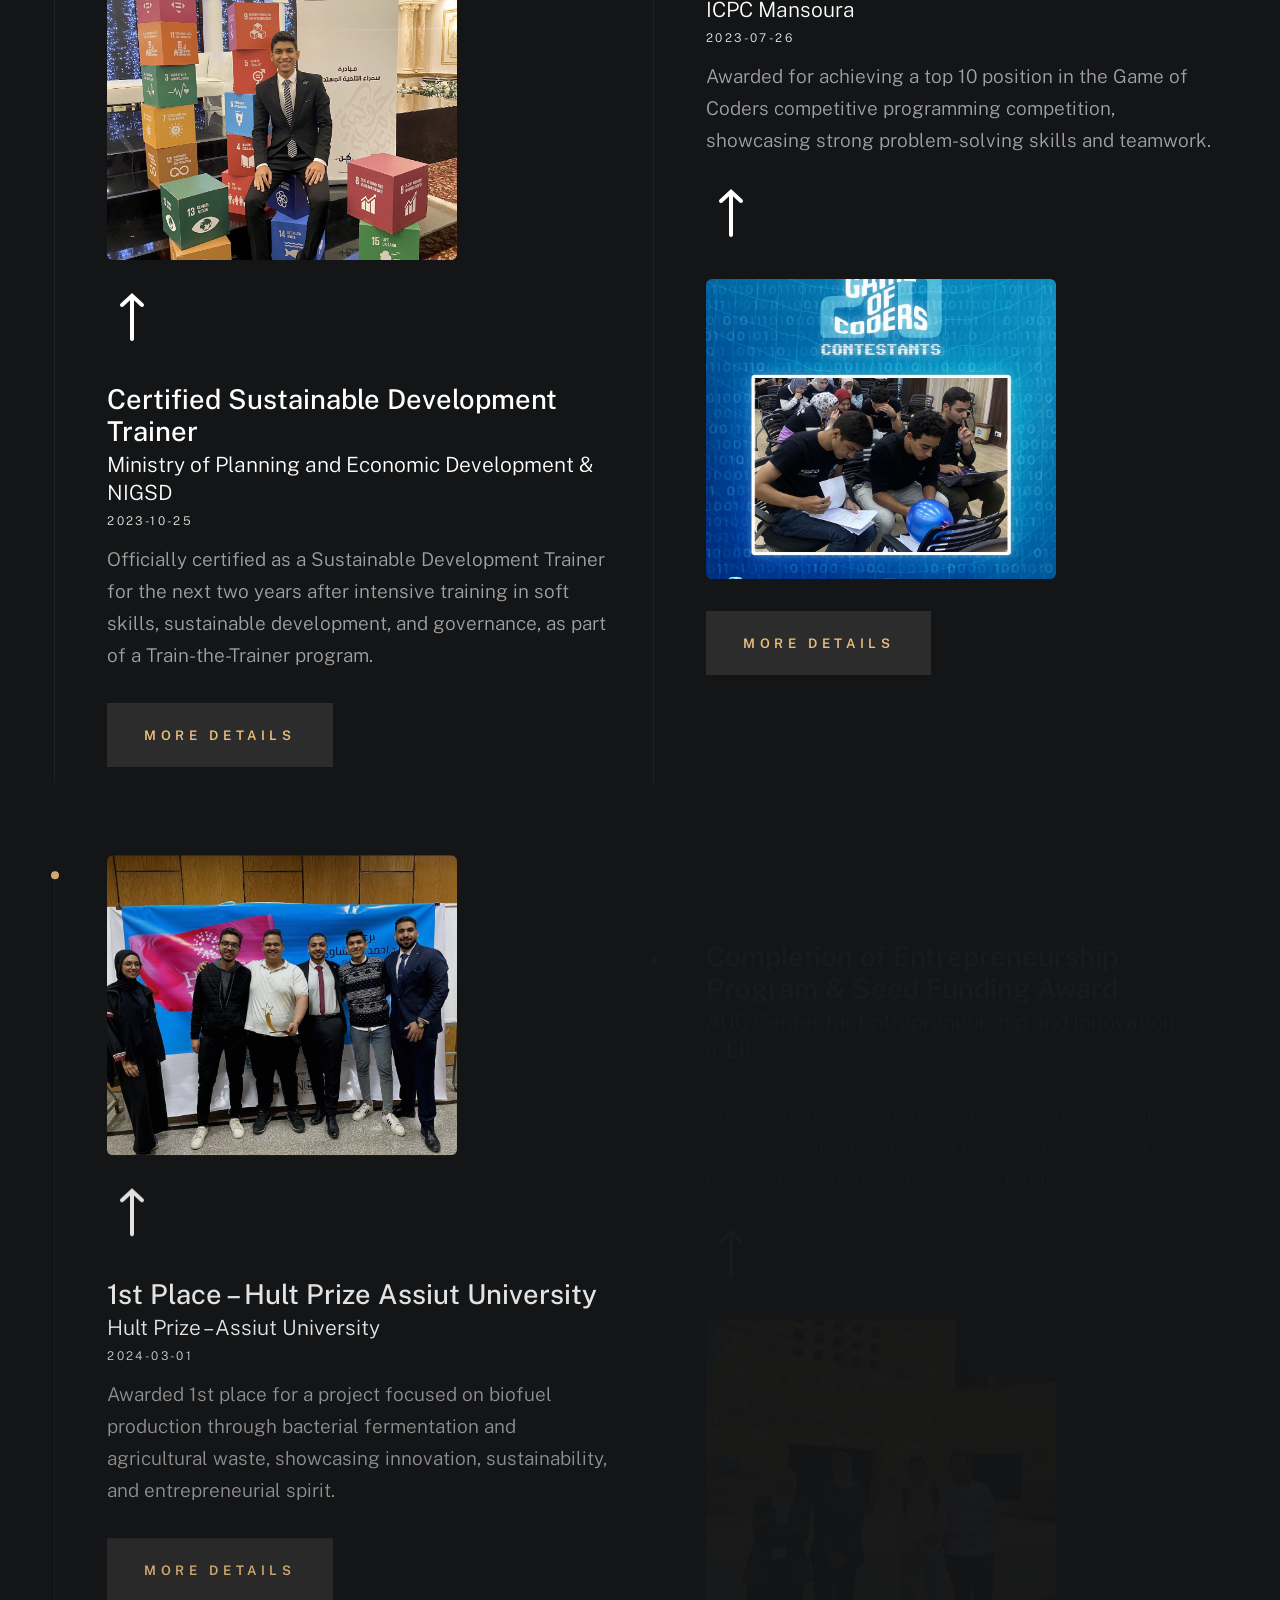
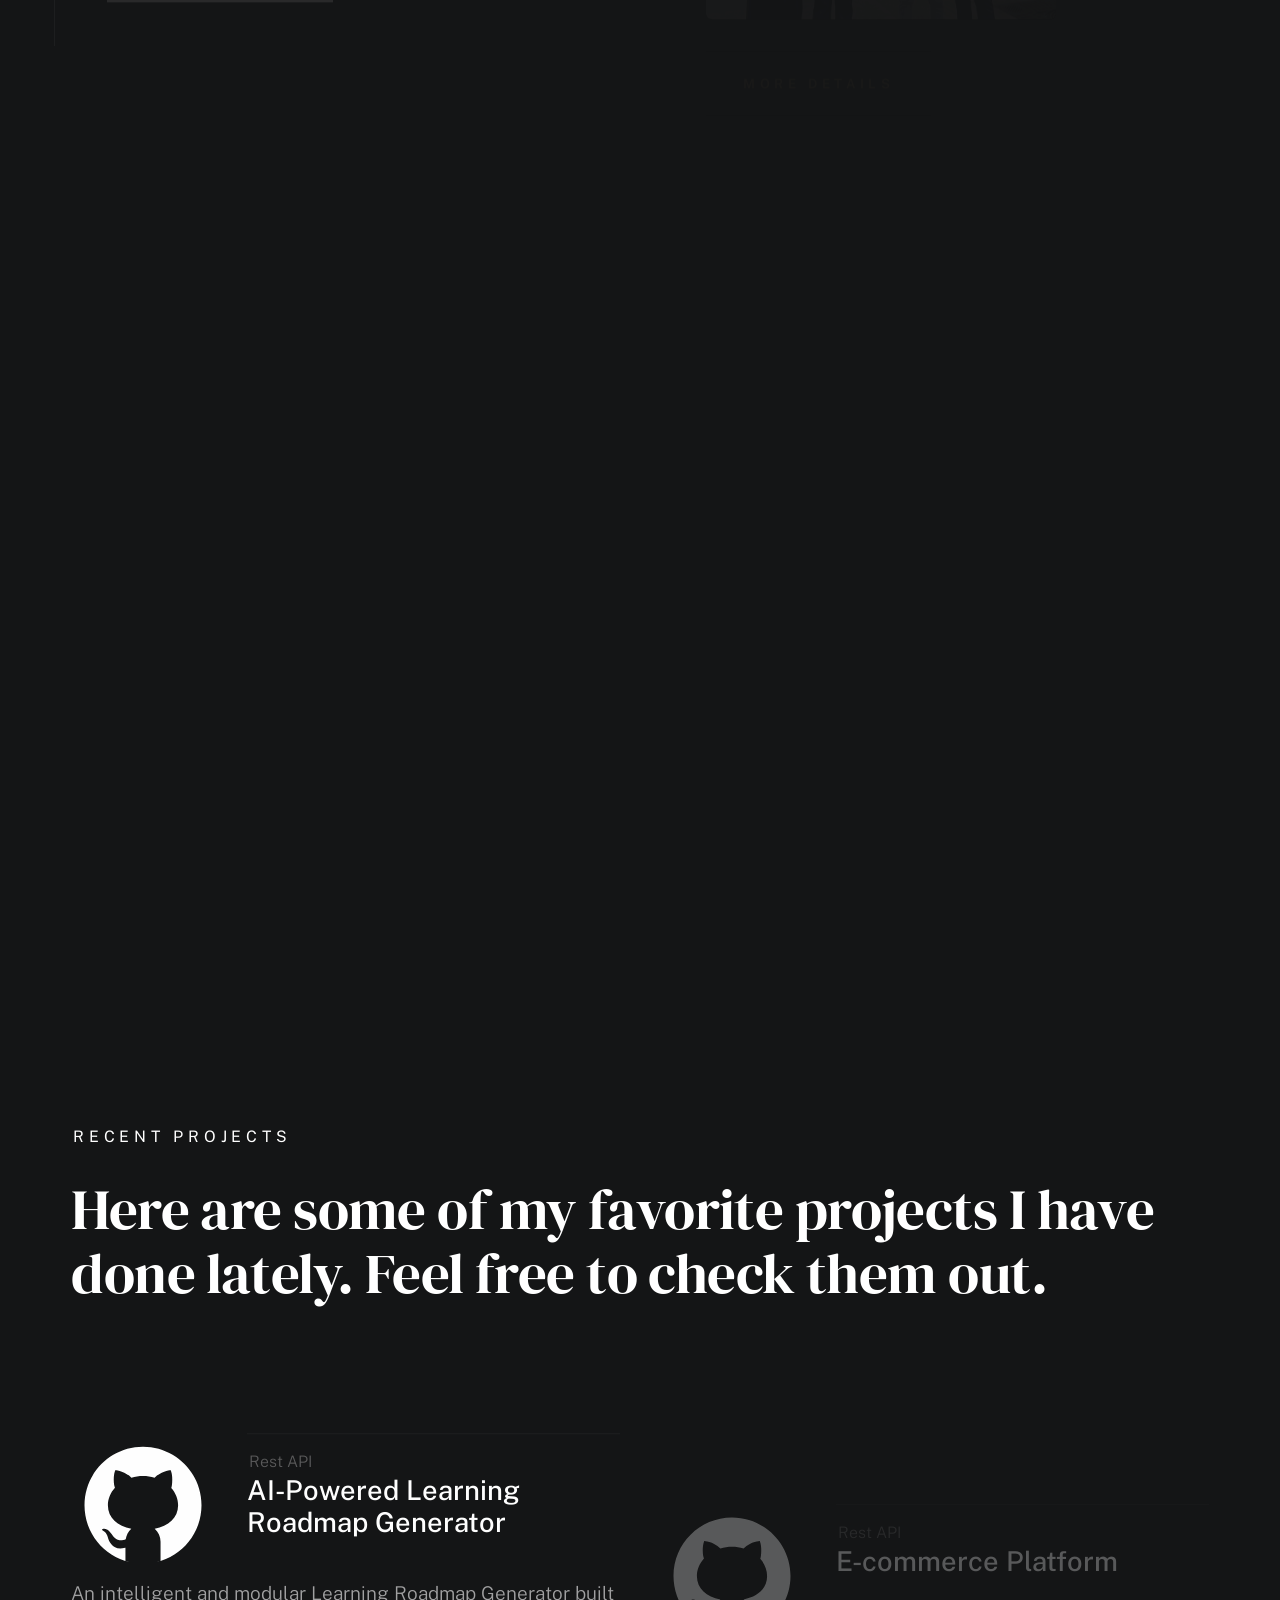
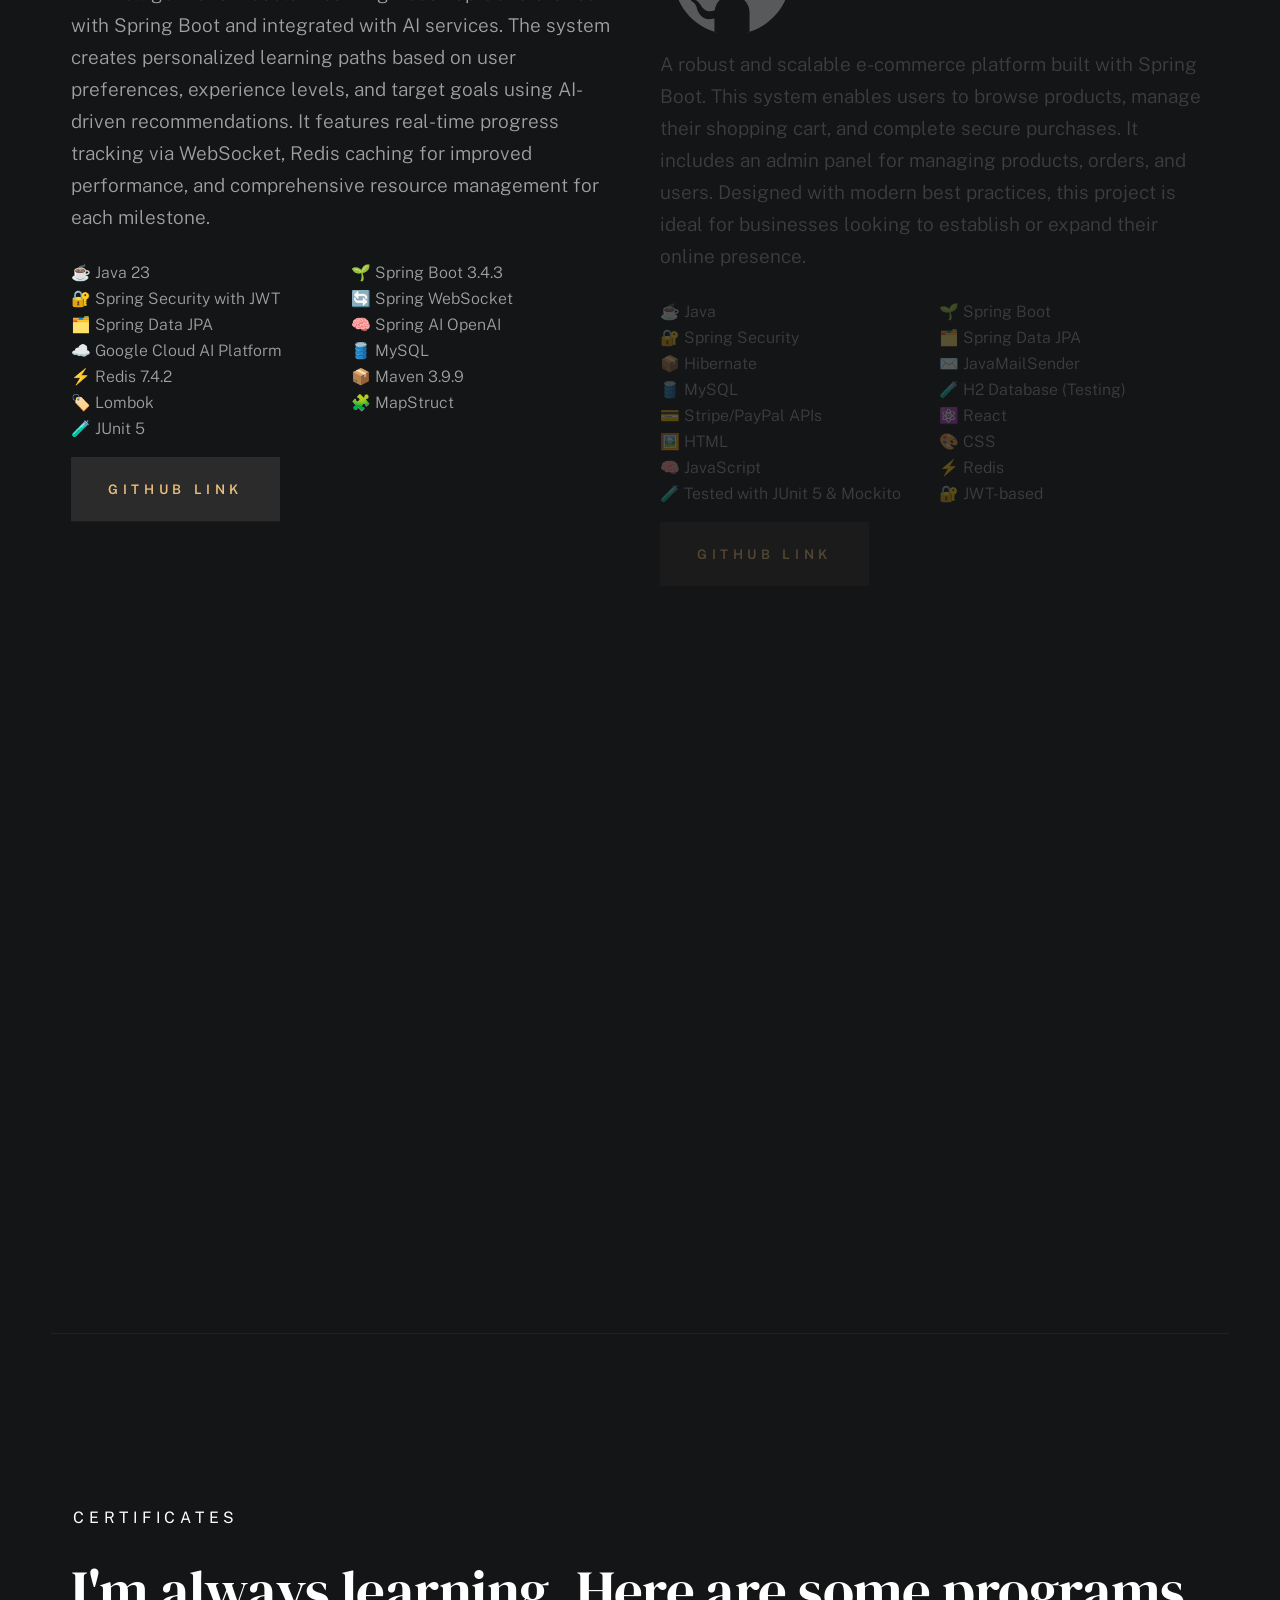
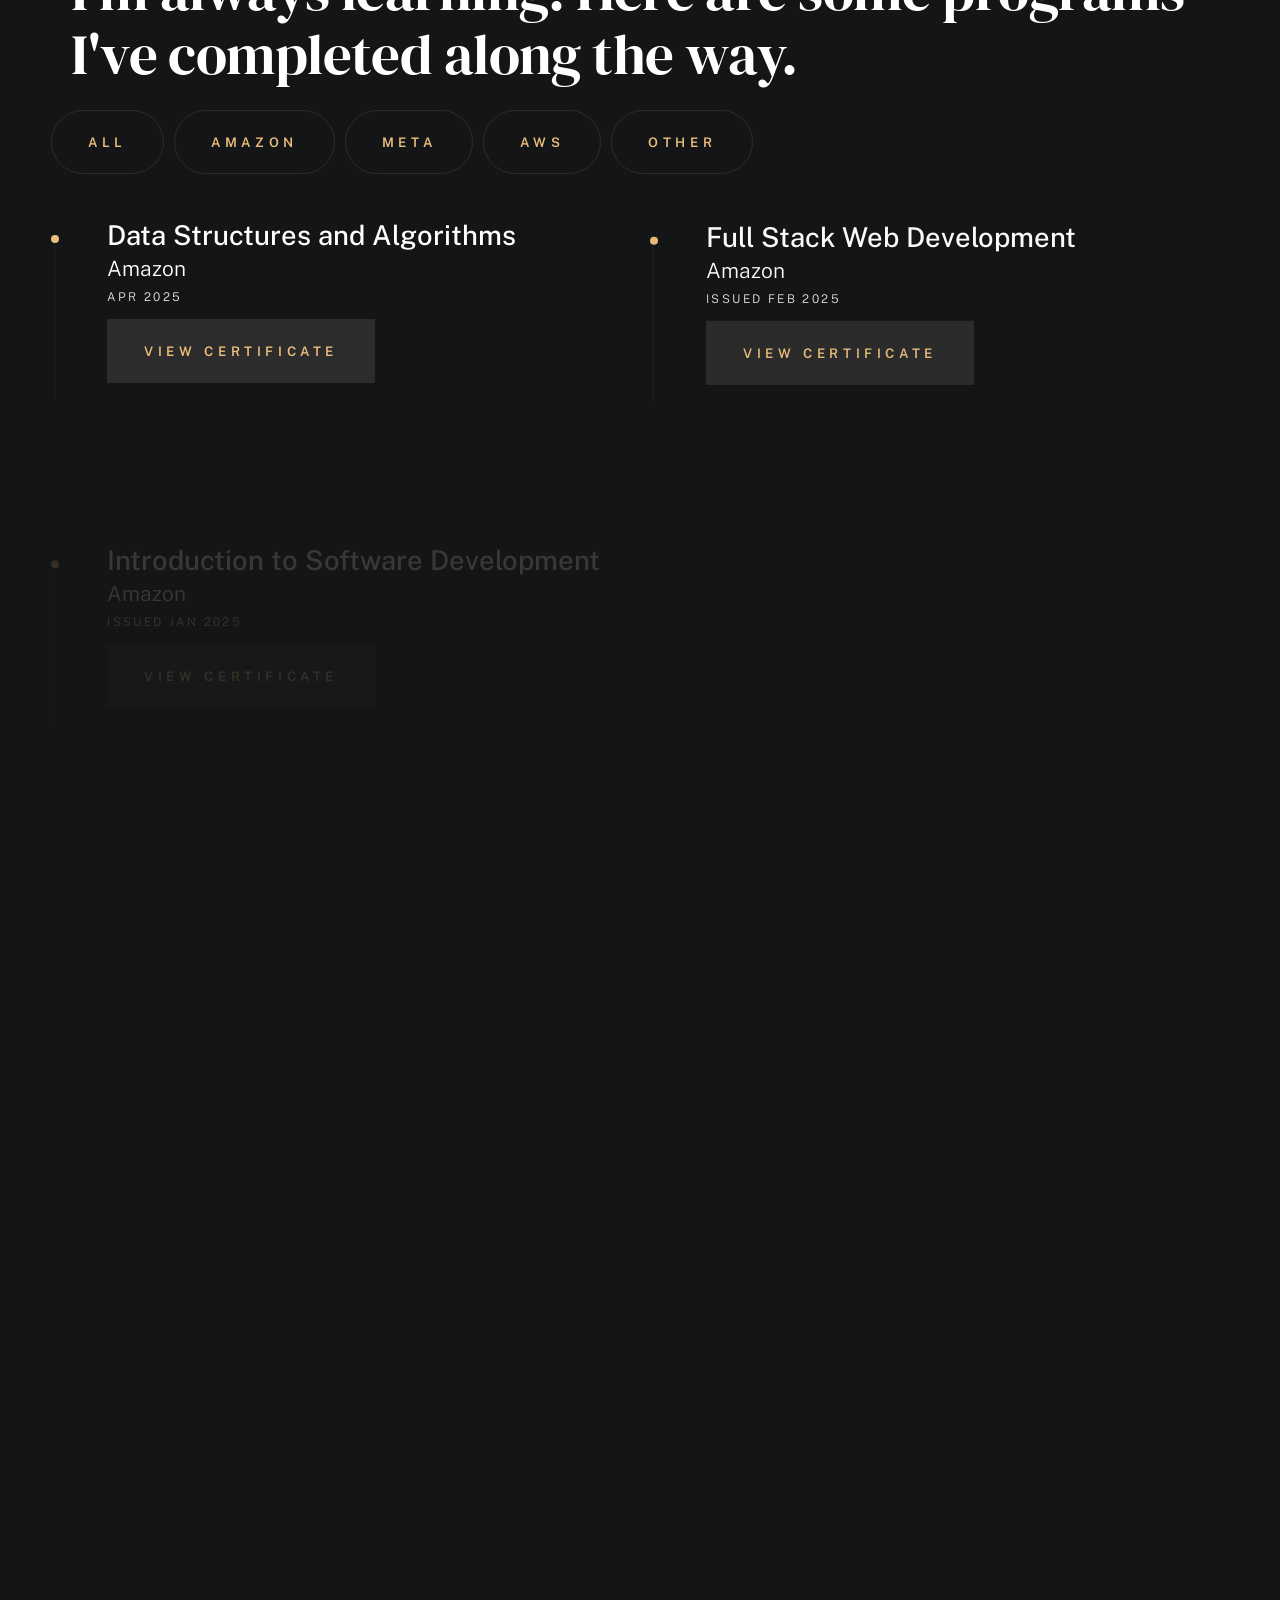
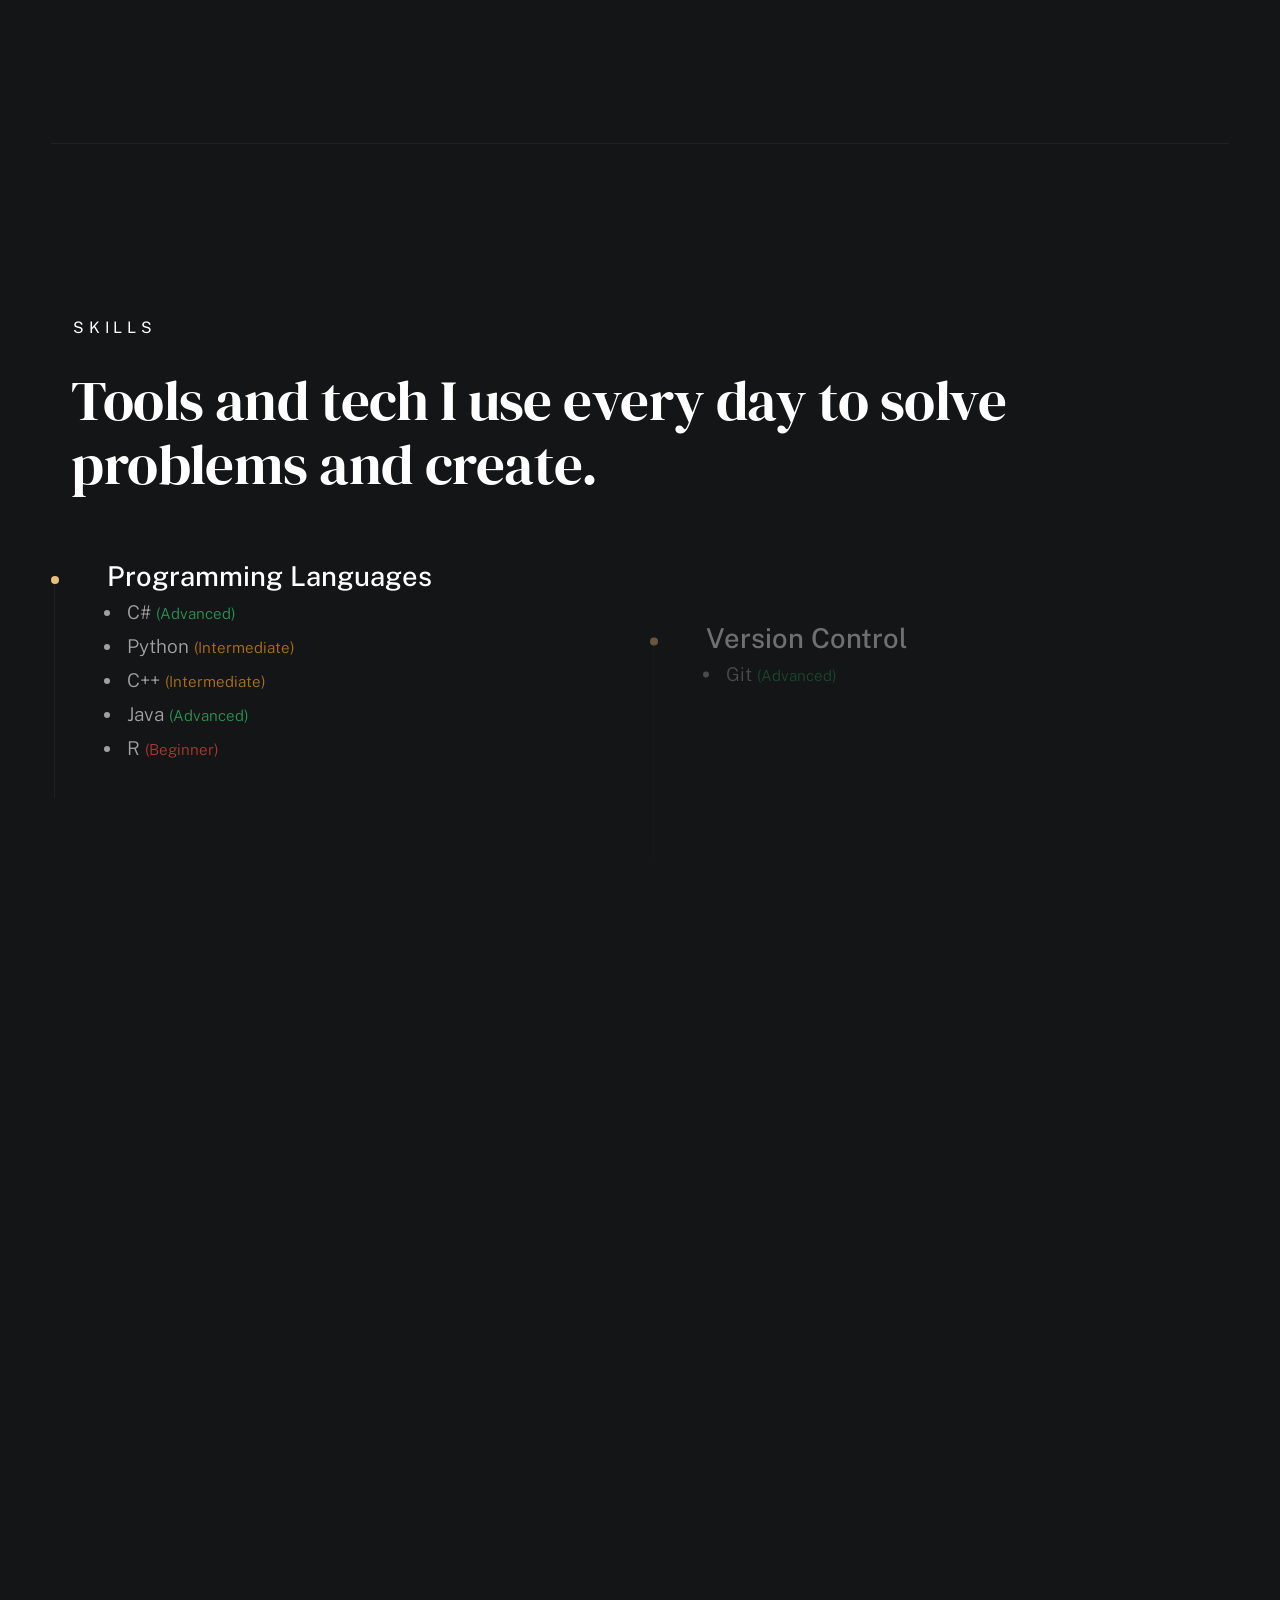
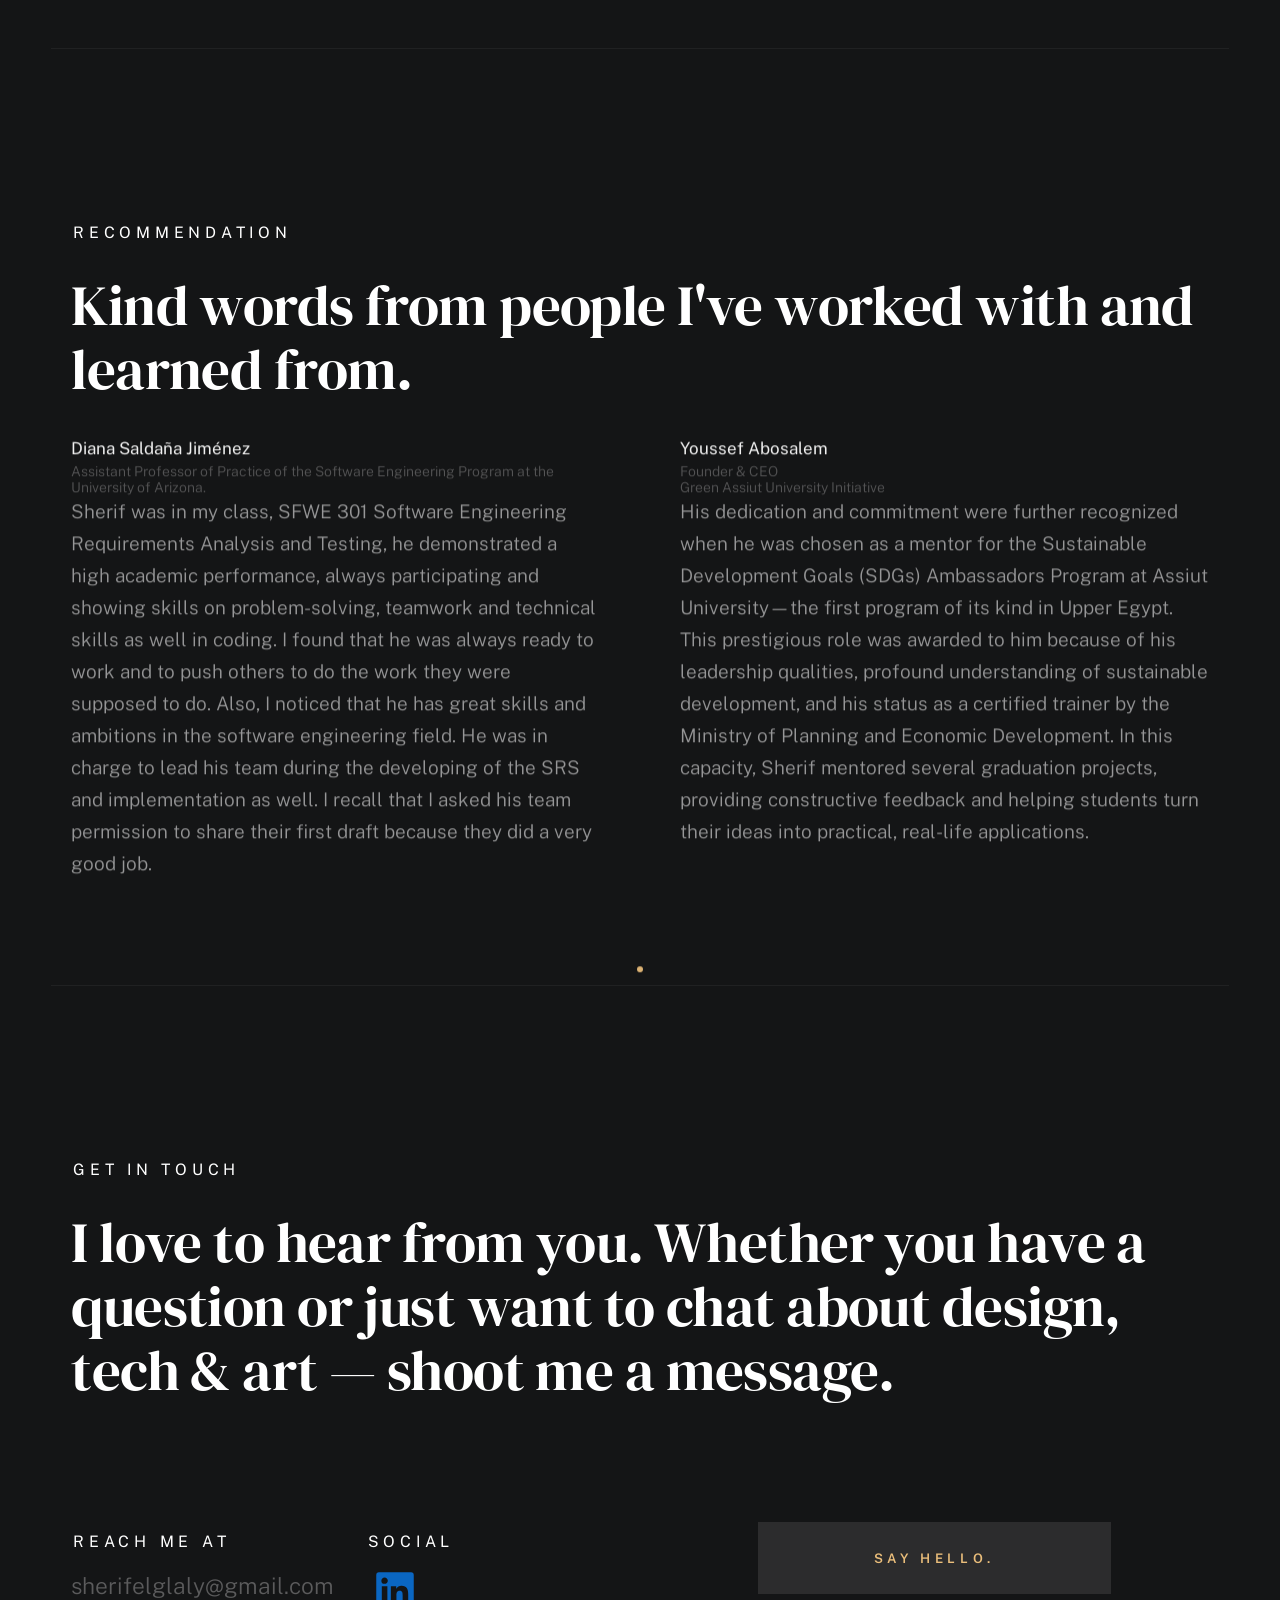
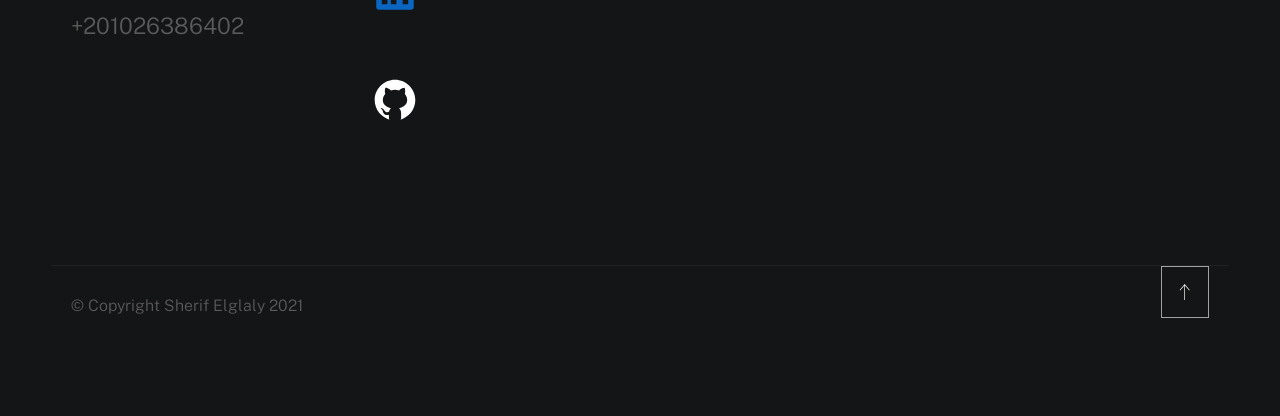
==== commit 7d732597: "feat(portfolio): enhance project display - Update project descriptions for clarity - Add project typ" ====
--- a/index.html
+++ b/index.html
@@ -332,38 +332,90 @@
         {
             id: 1,
             name: "AI-Powered Learning Roadmap Generator",
+            type: "Rest API",
             description: "An intelligent and modular Learning Roadmap Generator built with Spring Boot and integrated with AI services. The system creates personalized learning paths based on user preferences, experience levels, and target goals using AI-driven recommendations. It features real-time progress tracking via WebSocket, Redis caching for improved performance, and comprehensive resource management for each milestone.",
             link: "https://github.com/ELglaly/Roadmap-Maker",
             image: "images/icons/github.svg",
-            technologiesUsed: ["Java 23", "Spring Boot 3.4.3", "Spring Security with JWT", "Spring WebSocket", "Spring Data JPA", "Spring AI OpenAI", "Google Cloud AI Platform", "MySQL", "Redis 7.4.2", "Maven 3.9.9", "Lombok", "MapStruct", "JUnit 5"]
+            technologiesUsed: [
+                "☕ Java 23",
+                "🌱 Spring Boot 3.4.3",
+                "🔐 Spring Security with JWT",
+                "🔄 Spring WebSocket",
+                "🗂️ Spring Data JPA",
+                "🧠 Spring AI OpenAI",
+                "☁️ Google Cloud AI Platform",
+                "🛢️ MySQL",
+                "⚡ Redis 7.4.2",
+                "📦 Maven 3.9.9",
+                "🏷️ Lombok",
+                "🧩 MapStruct",
+                "🧪 JUnit 5"
+            ]
         },
         {
             id: 2,
             name: "E-commerce Platform",
+            type: "Rest API",
             description: "A robust and scalable e-commerce platform built with Spring Boot. This system enables users to browse products, manage their shopping cart, and complete secure purchases. It includes an admin panel for managing products, orders, and users. Designed with modern best practices, this project is ideal for businesses looking to establish or expand their online presence.",
             link: "https://github.com/ELglaly/Ecommerce-SpringBoot",
             image: "images/icons/github.svg",
-            technologiesUsed: ["Java", "Spring Boot", "Spring Security", "Spring Data JPA", "Hibernate", "JavaMailSender", "MySQL", "H2 Database (Testing)", "Stripe/PayPal APIs", "React", "HTML", "CSS", "JavaScript", "Redis", "🧪 Tested with JUnit 5 & Mockito", " 🔐 JWT-based"]
+            technologiesUsed: [
+                "☕ Java",
+                "🌱 Spring Boot",
+                "🔐 Spring Security",
+                "🗂️ Spring Data JPA",
+                "📦 Hibernate",
+                "✉️ JavaMailSender",
+                "🛢️ MySQL",
+                "🧪 H2 Database (Testing)",
+                "💳 Stripe/PayPal APIs",
+                "⚛️ React",
+                "🖼️ HTML",
+                "🎨 CSS",
+                "🧠 JavaScript",
+                "⚡ Redis",
+                "🧪 Tested with JUnit 5 & Mockito",
+                "🔐 JWT-based"
+            ]
         },
         {
             id: 3,
             name: "Arabic Compiler",
+            type: "MVC Application",
             description: "This project implements a Lexical Analyzer and Parser for a custom programming language that supports Arabic keywords. It features tokenization and syntactic analysis capabilities to build an Abstract Syntax Tree (AST) for source code interpretation.",
             link: "https://github.com/ELglaly/Simple-Arabic-Compiler",
             image:"images/icons/github.svg",
-            technologiesUsed: ["C#", ".NET Core", "ASP.NET", "Visual Studio Code", "HTML", "CSS"]
-        },
-        {
-            "id": 4,
-            "name": "Pharmacy Management System Frontend",
-            "description": "A comprehensive frontend for a Pharmacy Management System (PMS) designed to streamline pharmacy operations. It supports prescription management, inventory control, sales and billing, reporting, and user management with secure authentication. The system enhances efficiency, accuracy, and customer service while ensuring regulatory compliance.",
-            "link": "https://github.com/ELglaly/Pharmacy-Frontend",
-            "image": "images/icons/pharmacy.svg",
-            "technologiesUsed": ["Java", "JavaFX", "MySQL", "H2 Database", "SRS", "UML", "Test Driven Development (TDD)",
-                "Java Collections", "JavaFX CSS", "JavaFX Scene Builder"]
+            technologiesUsed: [
+                "⚙️ C#",
+                "🌐 .NET Core",
+                "🧩 ASP.NET",
+                "📝 Visual Studio Code",
+                "🖼️ HTML",
+                "🎨 CSS"
+            ]
+        },
+        {
+            id: 4,
+            name : "Pharmacy Management System Frontend",
+            type: "Desktop Application",
+            description: "A comprehensive frontend for a Pharmacy Management System (PMS) designed to streamline pharmacy operations. It supports prescription management, inventory control, sales and billing, reporting, and user management with secure authentication. The system enhances efficiency, accuracy, and customer service while ensuring regulatory compliance.",
+            link: "https://github.com/ELglaly/Pharmacy-Frontend",
+            image: "images/icons/pharmacy.svg",
+            technologiesUsed : [
+                "☕ Java",
+                "🖼️ JavaFX",
+                "🛢️ MySQL",
+                "🧪 H2 Database",
+                "📄 SRS",
+                "🧱 UML",
+                "🧪 Test Driven Development (TDD)",
+                "🗃️ Java Collections",
+                "🎨 JavaFX CSS",
+                "🧰 JavaFX Scene Builder"
+            ]
         }
-
-    ],
+    ]
+,
     certifications: [
         {
             institutionName: "Amazon",
@@ -568,64 +620,36 @@
     });
 
     // Projects
+
     const projectsContainer = document.getElementById('projects-container');
+
+// Render projects
     profile.projects.forEach(project => {
         const projectItem = document.createElement('li');
         projectItem.className = 'folio-list__item column';
-        projectItem.setAttribute('data-animate-el', '');    
+        projectItem.setAttribute('data-animate-el', '');
         projectItem.innerHTML = `
-            <a class="folio-list__item-link" href="#project-${project.id}">
-                <div class="folio-list__item-pic">
-                    <img src="${project.image}" srcset="${project.image} 1x, ${project.image.replace('.svg', '@2x.svg')} 2x" alt="" loading="lazy">
-                </div>
-                <div class="folio-list__item-text">
-                    <div class="folio-list__item-cat">Website</div>
-                    <div class="folio-list__item-title">${project.name}</div>
-                </div>
-            </a>
-            <div id="project-${project.id}|" hidden>
-                <div class="modal-popup">
-                    <img src="${project.image}" alt="" loading="lazy">
-                    <div class="modal-popup__desc">
-                        <h5>${project.name}</h5>
-                        <p>${project.description}</p>
-                    </div>
-                    <a href="${project.link}" target="_blank" class="btn btn-primary mt-auto">GitHub link</a>
-                </div>
-            </div>
-        `;
+        <div class="folio-list__item-link" " data-project-id="${project.id}">
+            <div class="folio-list__item-pic">
+                <img src="${project.image}" alt="${project.name}" class="timeline__image" loading="lazy" />
+            </div>
+            <div class="folio-list__item-text">
+                <div class="folio-list__item-cat">${project.type || 'Uncategorized'}</div>
+                <div class="folio-list__item-title">${project.name}</div>
+            </div>
+        </div>
+          <div style="margin-bottom: 20px">
+              <p>${project.description}</p>
+                    <ul class="modal-popup__cat">
+                        ${project.technologiesUsed.map(tech => `<li>${tech}</li>`).join('')}
+                    </ul>
+          </div>
+
+          <a href="${project.link}" target="_blank" class="btn btn-primary mt-auto">GitHub link</a>
+    `;
         projectsContainer.appendChild(projectItem);
     });
 
-    document.addEventListener('DOMContentLoaded', function() {
-    // Get all project links
-    const projectLinks = document.querySelectorAll('.folio-list__item-link');
-    
-    // Add click event to each project link
-    projectLinks.forEach(link => {
-        link.addEventListener('click', function(e) {
-            e.preventDefault();
-            const projectId = this.getAttribute('data-project-id');
-            const modal = document.getElementById(`project-${projectId}`);
-            
-            // Show the modal
-            if (modal) {
-                modal.classList.add('active');
-                document.body.style.overflow = 'hidden'; // Prevent scrolling
-            }
-        });
-    });
-
-    // Close modal when clicking close button or outside
-    document.querySelectorAll('.modal-popup').forEach(modal => {
-        modal.addEventListener('click', function(e) {
-            if (e.target === this || e.target.classList.contains('modal-popup__close')) {
-                this.classList.remove('active');
-                document.body.style.overflow = ''; // Re-enable scrolling
-            }
-        });
-    });
-});
 
     // Certificates
     const certificatesContainer = document.getElementById('certificateElement');
--- a/css/styles.css
+++ b/css/styles.css
@@ -3806,88 +3806,43 @@
     transform : scale(1.2);
 }
 
-/* ------------------------------------------------------------------- 
+/* -------------------------------------------------------------------
  * ## modal popup
  * ------------------------------------------------------------------- */
-.modal-popup {
-    max-width        : 680px;
-    background-color : white;
-    font-size        : calc(var(--text-size) * 0.9447);
-    line-height      : var(--vspace-0_875);
-    color            : rgba(0, 0, 0, 0.75);
-    overflow-y       : auto;
-    position         : relative;
-}
-
-.modal-popup img {
-    margin-bottom : var(--vspace-0_75);
-}
-
-.modal-popup h5 {
-    font-family   : var(--font-1);
-    font-size     : var(--text-size);
-    line-height   : var(--vspace-1);
-    font-weight   : 500;
-    margin-top    : 0;
-    margin-bottom : var(--vspace-0_25);
-    color         : black;
-}
 
 .modal-popup__desc {
-    padding : 0 var(--vspace-1_25) var(--vspace-0_25);
+    padding: 0 var(--vspace-1_25) var(--vspace-0_25);
+    color: white;
 }
 
 .modal-popup__cat {
-    list-style   : none;
-    margin-left  : 0;
-    font-size    : var(--text-sm);
-    line-height  : var(--vspace-0_5);
-    color        : rgba(0, 0, 0, 0.6);
-    padding-left : calc(0.875 * var(--space));
-    position     : relative;
-}
-
-.modal-popup__cat::before {
-    content             : "";
-    display             : block;
-    height              : calc(0.625 * var(--space));
-    width               : calc(0.625 * var(--space));
-    background-repeat   : no-repeat;
-    background-position : center;
-    background-size     : contain;
-    background-image    : url(../images/icons/icon-tag.svg);
-    position            : absolute;
-    left                : 0;
-    top                 : -0.15em;
+    list-style: none;
+    margin: 0;
+    padding: 0;
+    display: grid;
+    grid-template-columns: 1fr 1fr; /* Two columns */
+    gap: 10px; /* Space between items */
+    font-size: var(--text-sm);
+    line-height: var(--vspace-0_5);
 }
 
 .modal-popup__cat li {
-    display      : inline;
-    padding-left : 0;
-}
-
-.modal-popup__cat li::after {
-    content : ", ";
-}
-
-.modal-popup__cat li:last-child::after {
-    display : none;
-}
-
-.modal-popup__details {
-    background-color : rgba(0, 0, 0, 0.3);
-    font-size        : var(--text-xs);
-    line-height      : var(--vspace-1_25);
-    color            : white;
-    padding          : 0 1.2rem;
-    top              : var(--vspace-1);
-    left             : var(--vspace-1);
-}
-
-.modal-popup__details:focus,
-.modal-popup__details:hover {
-    background-color : var(--color-body);
-    color            : white;
+    display: block;
+    padding: 0;
+}
+
+.modal-close:hover {
+    color: var(--color-body);
+}
+
+
+@media (max-width: 700px) {
+    .modal-popup {
+        max-width: 90%;
+    }
+    .modal-popup__cat {
+        grid-template-columns: 1fr; /* Single column on small screens */
+    }
 }
 
 /* ------------------------------------------------------------------- 
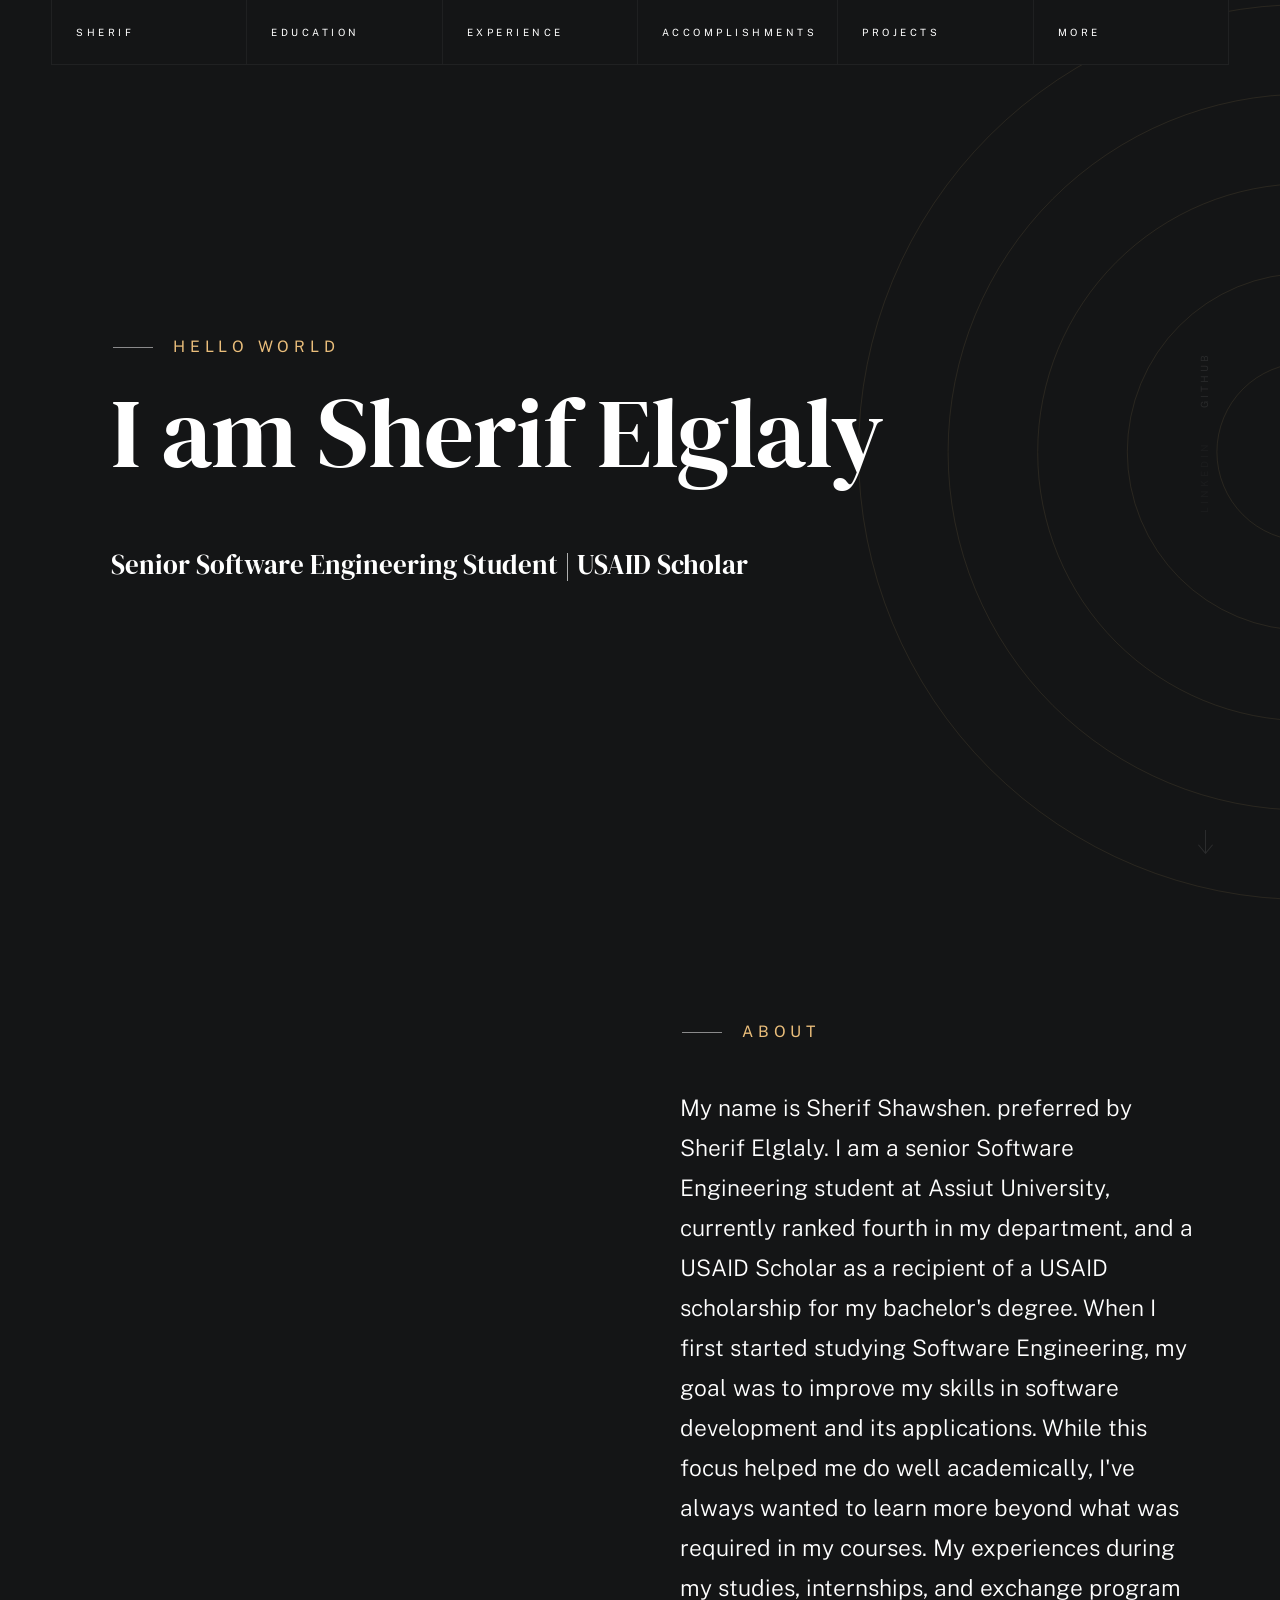
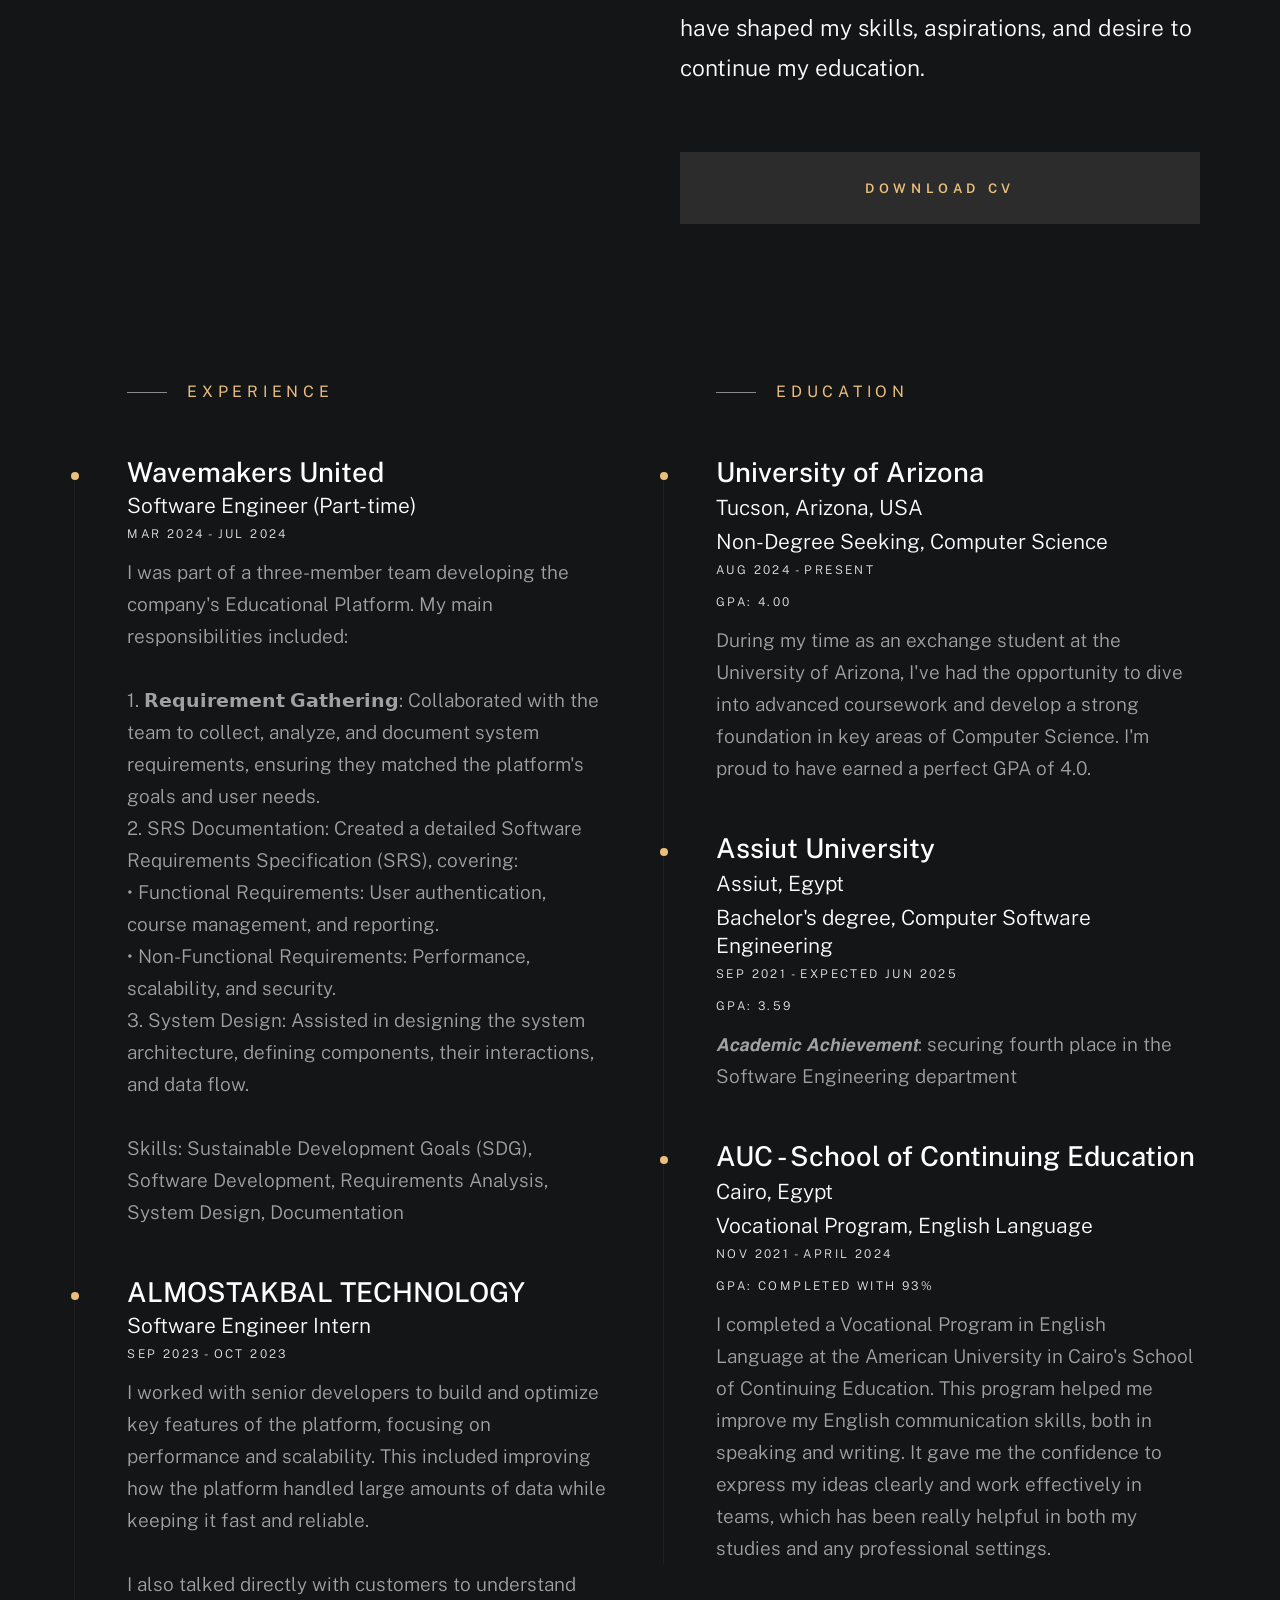
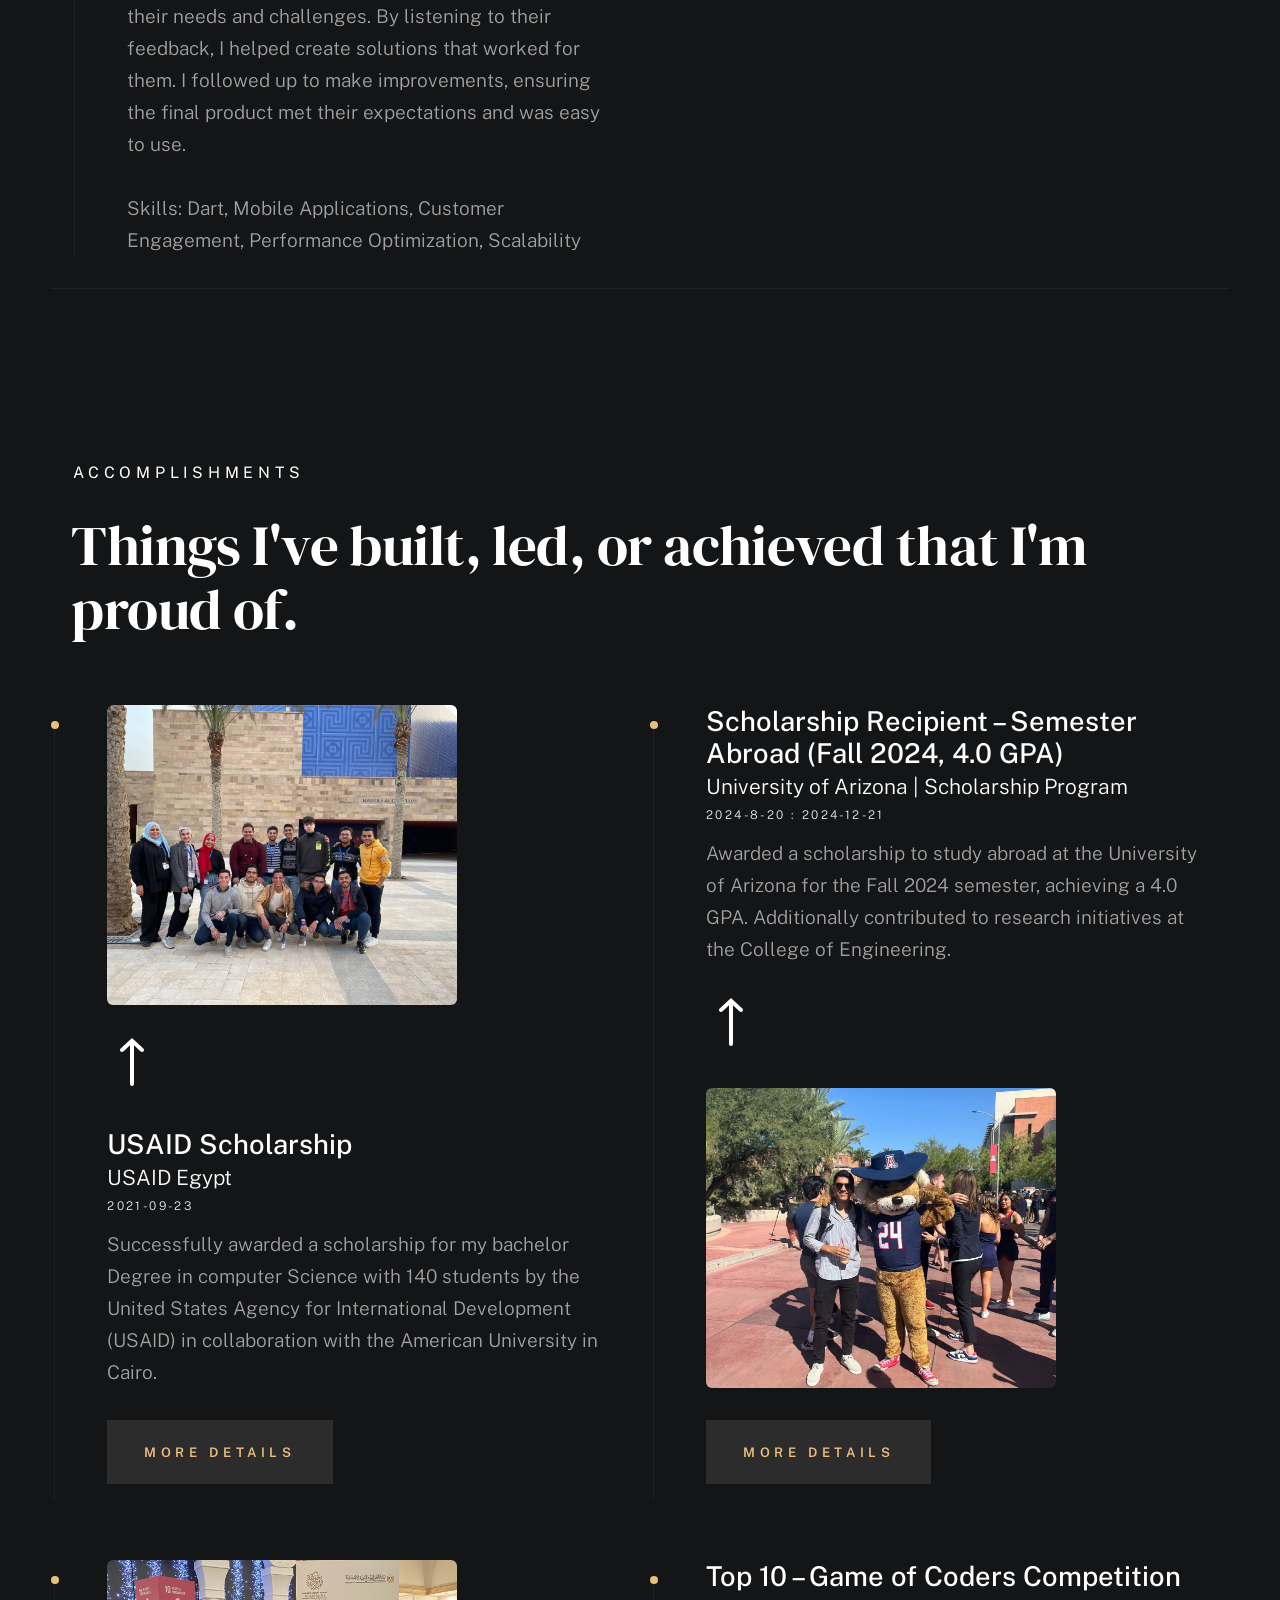
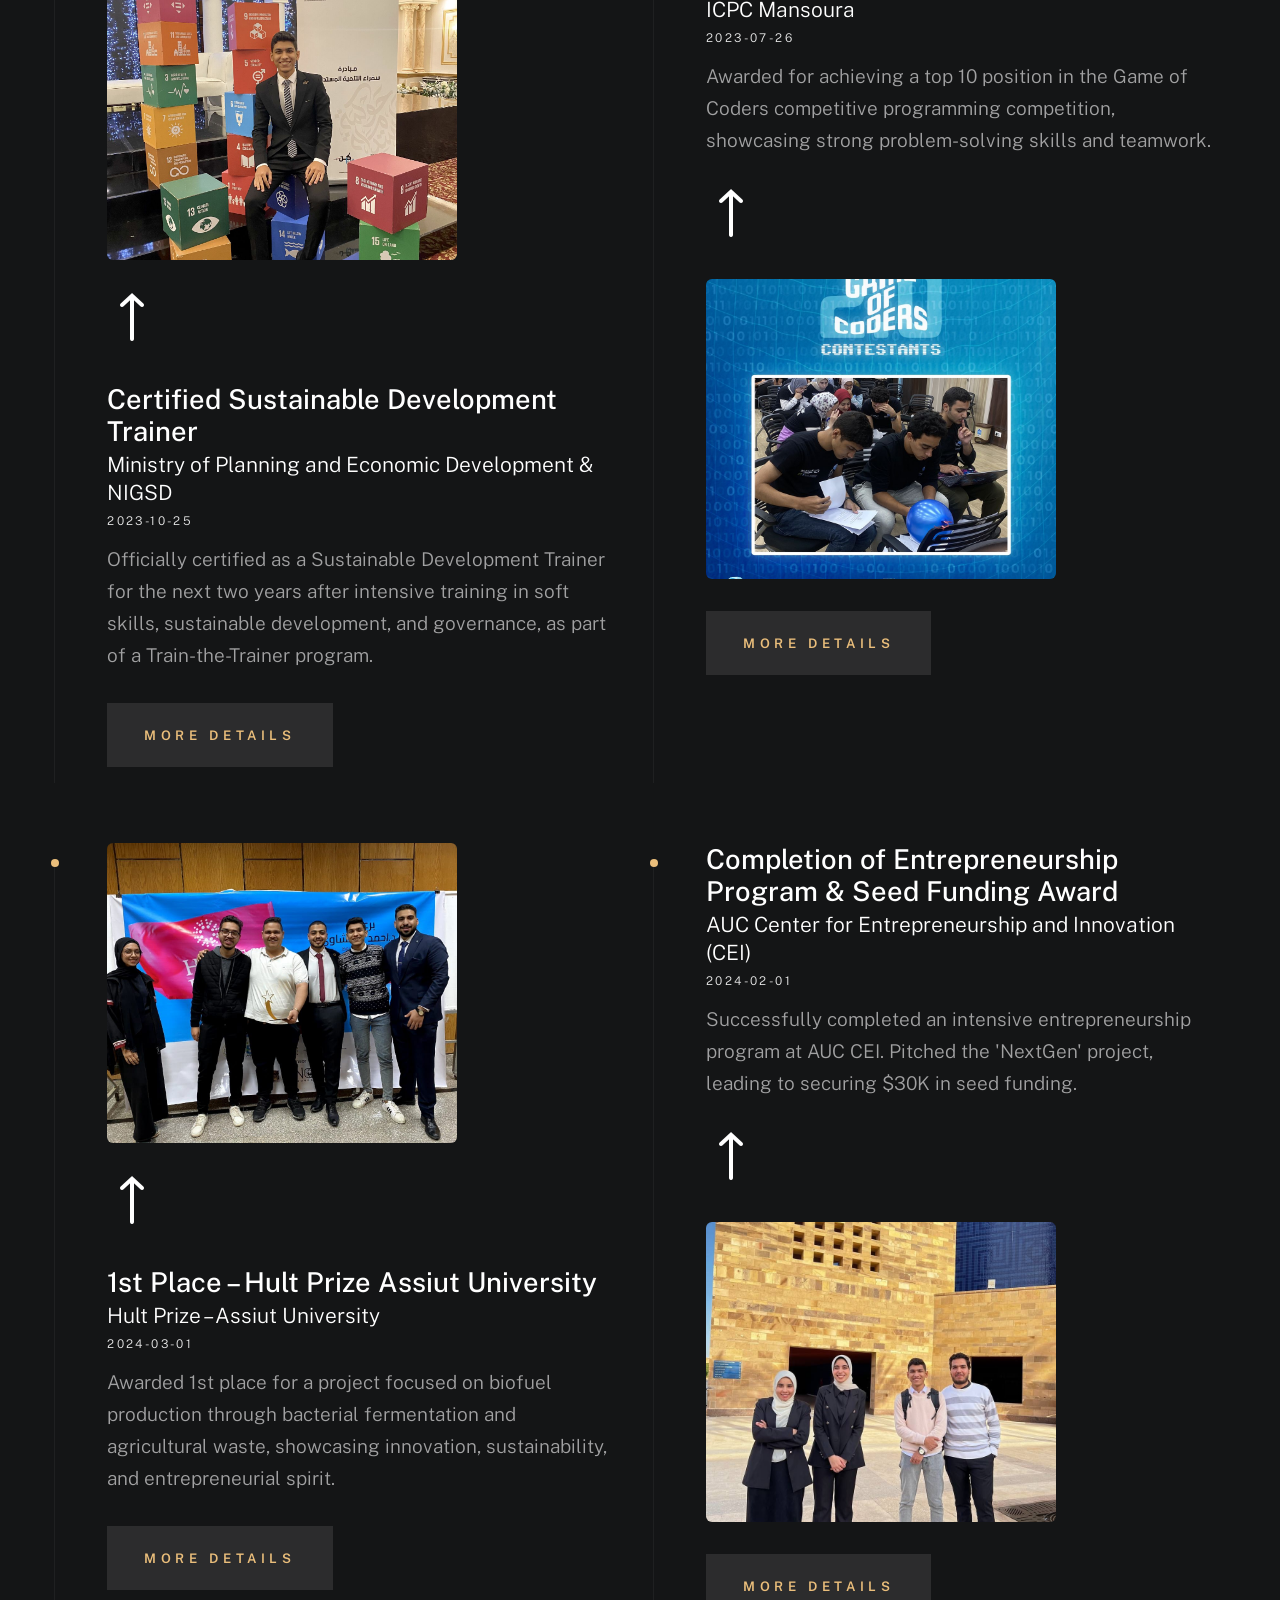
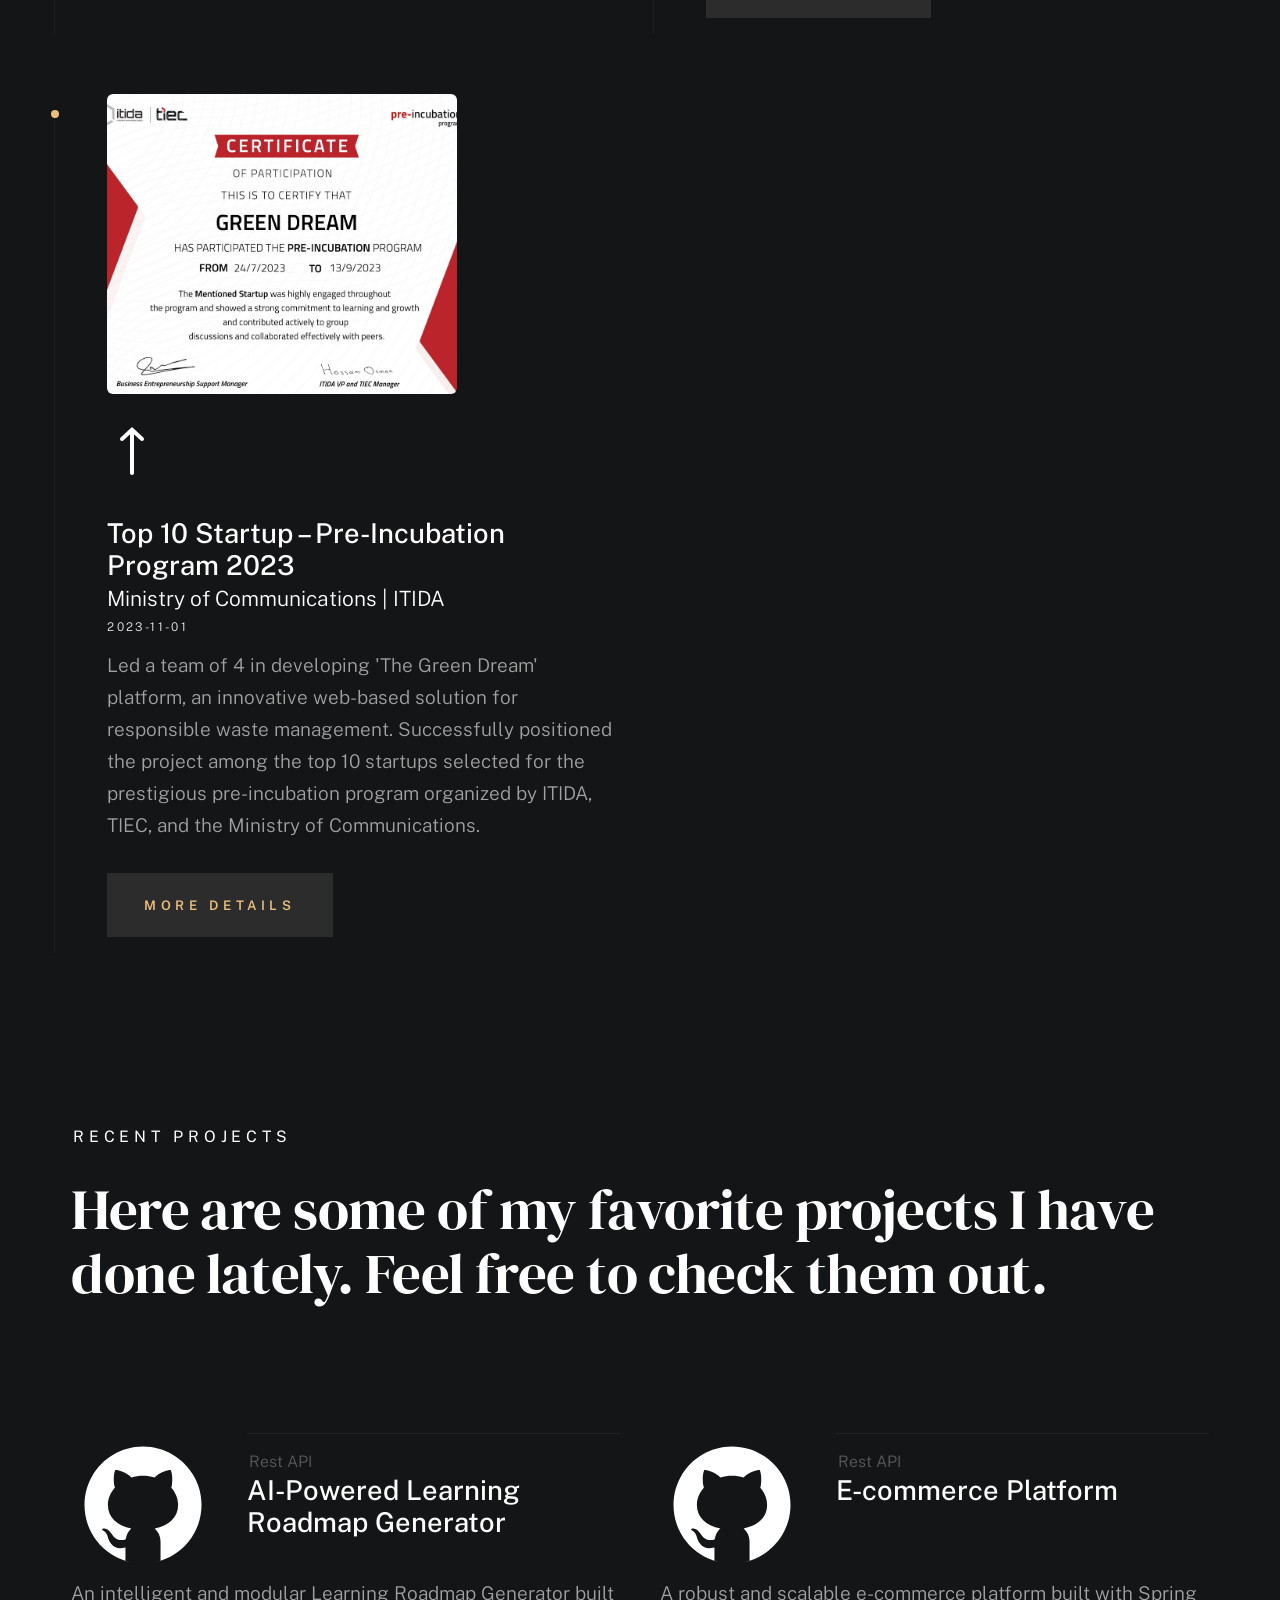
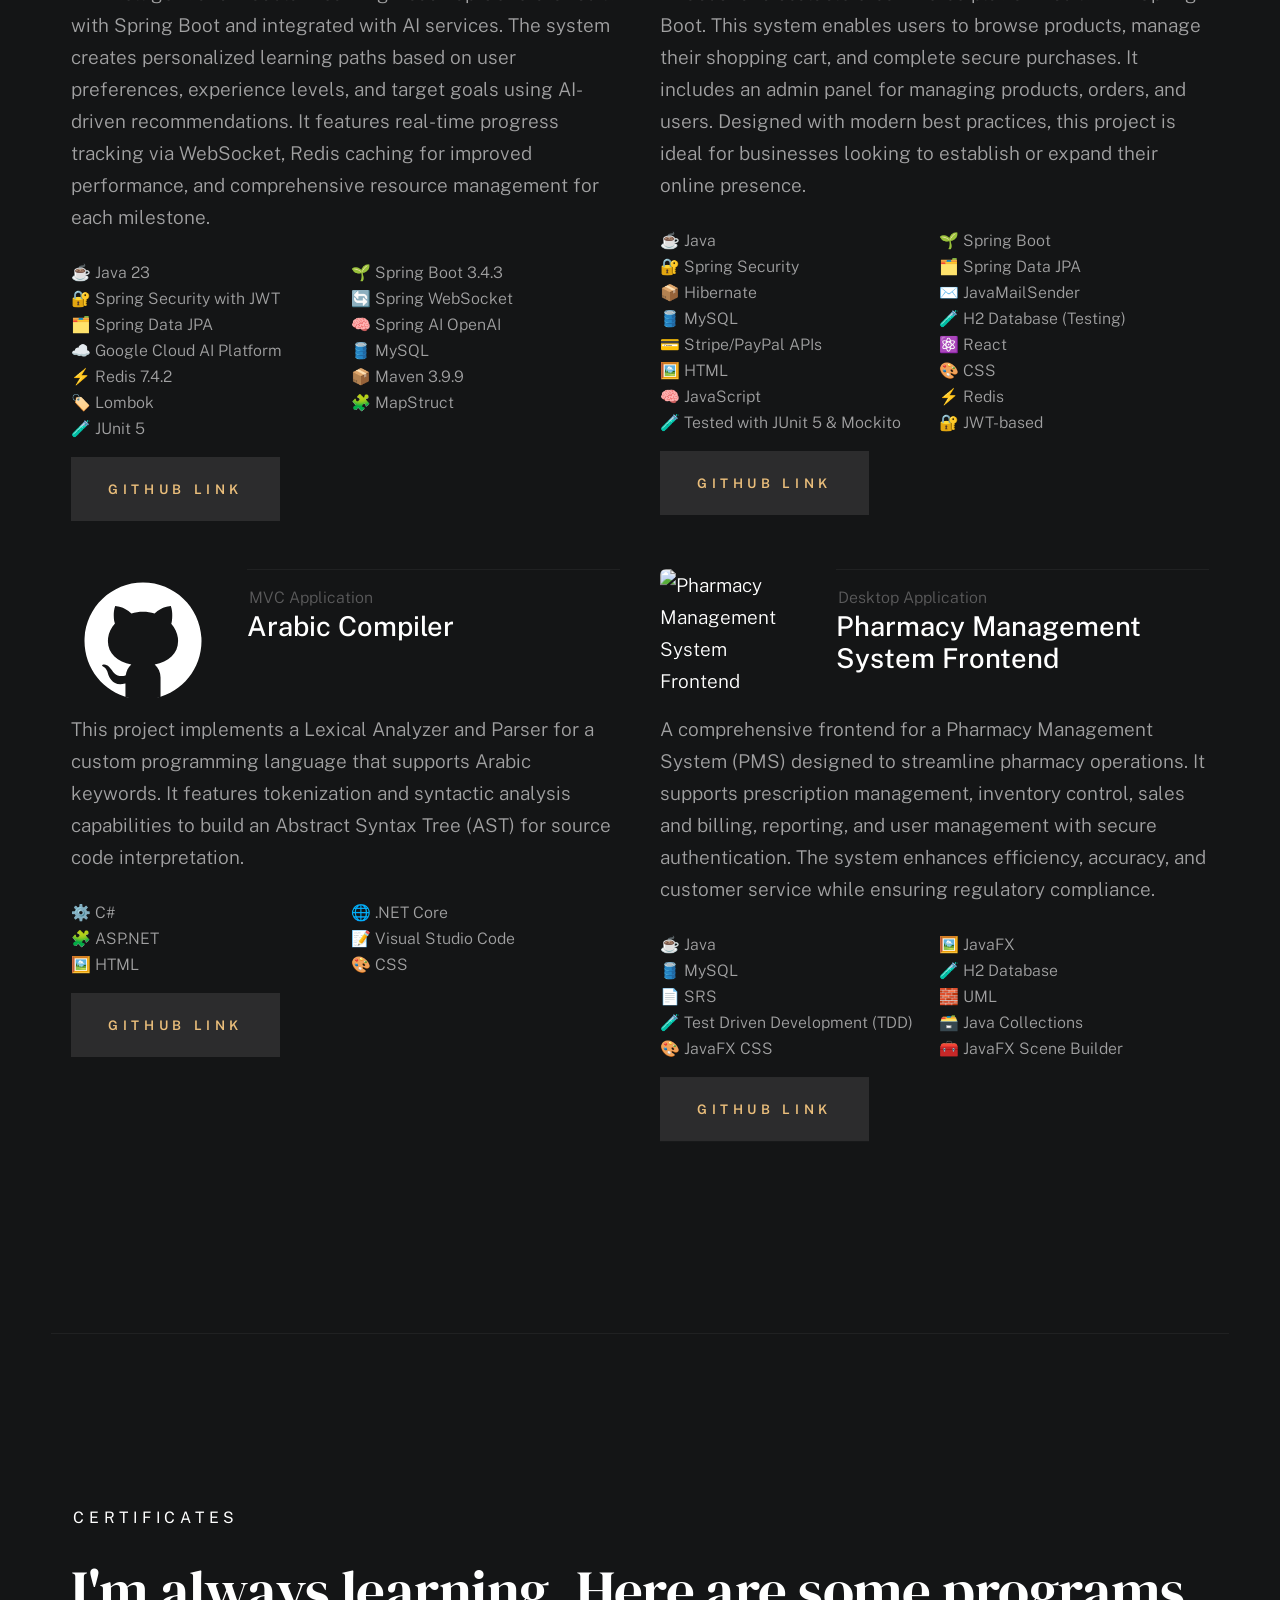
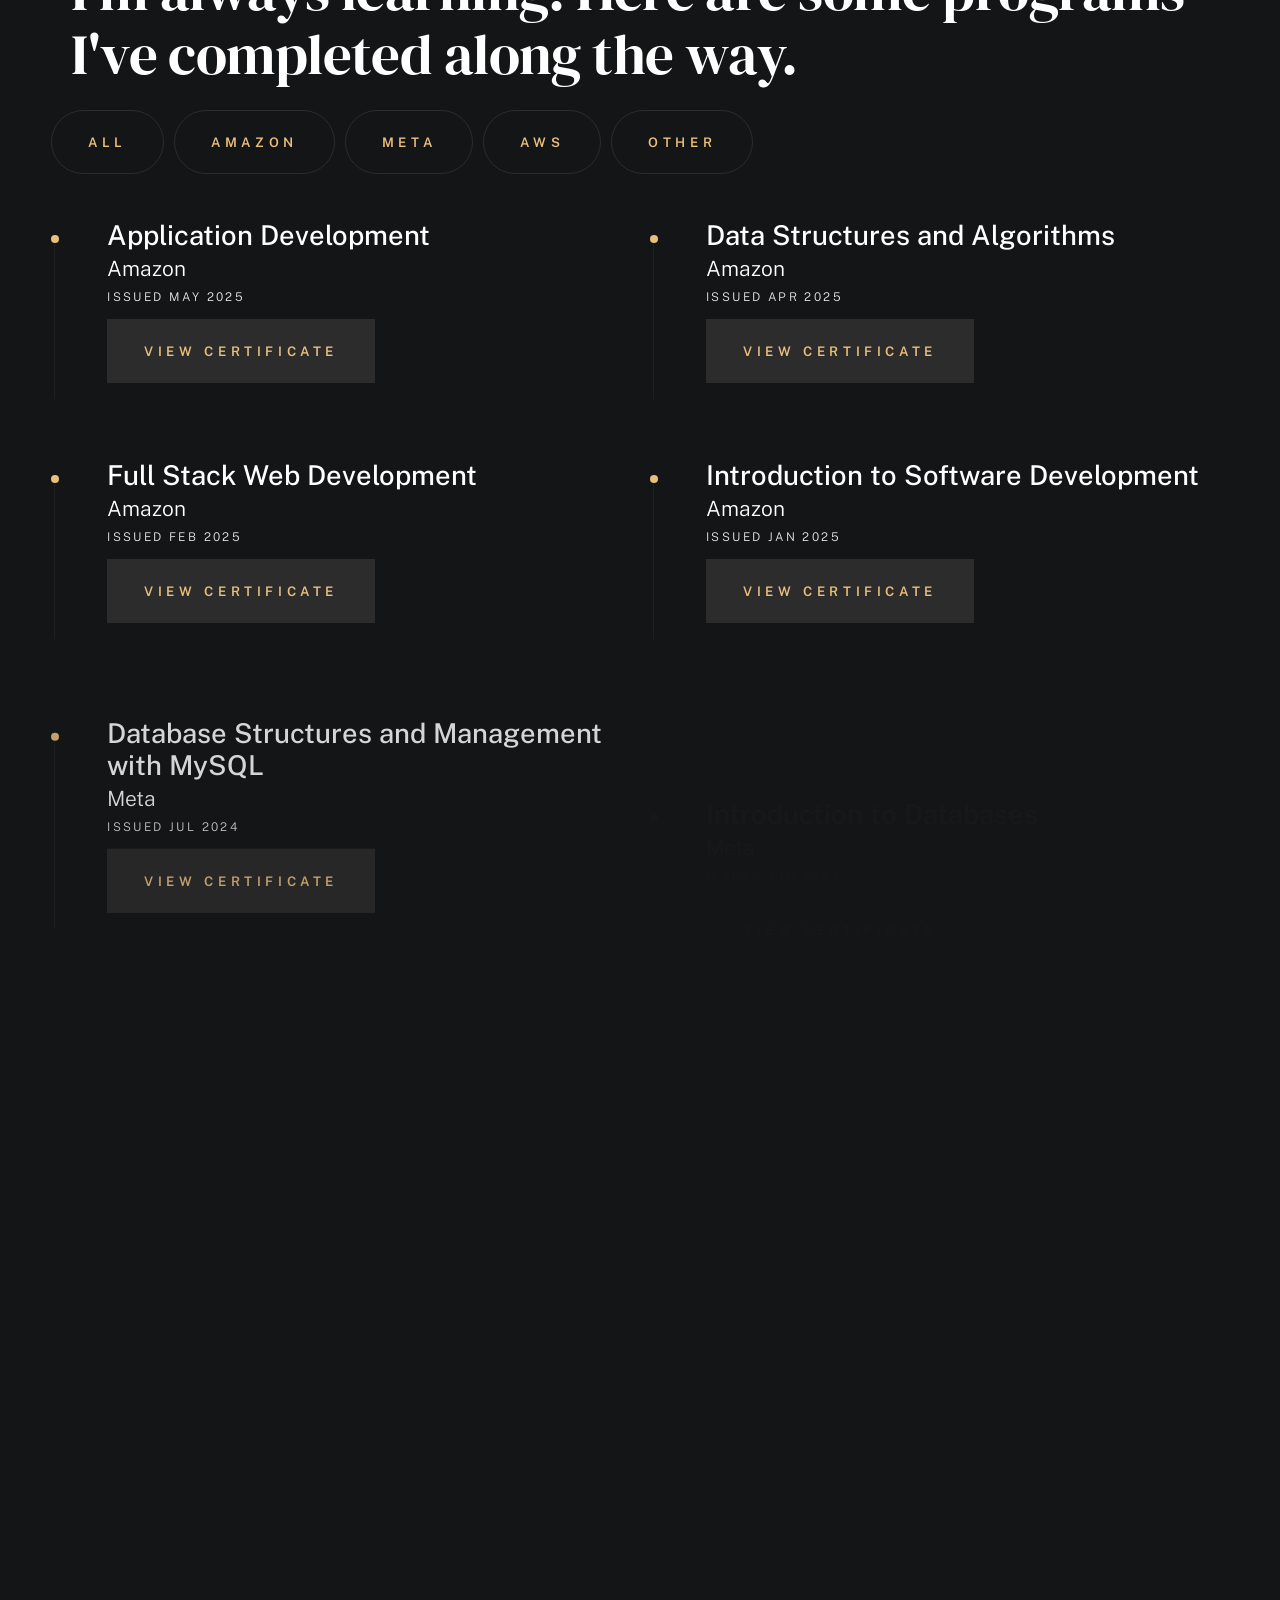
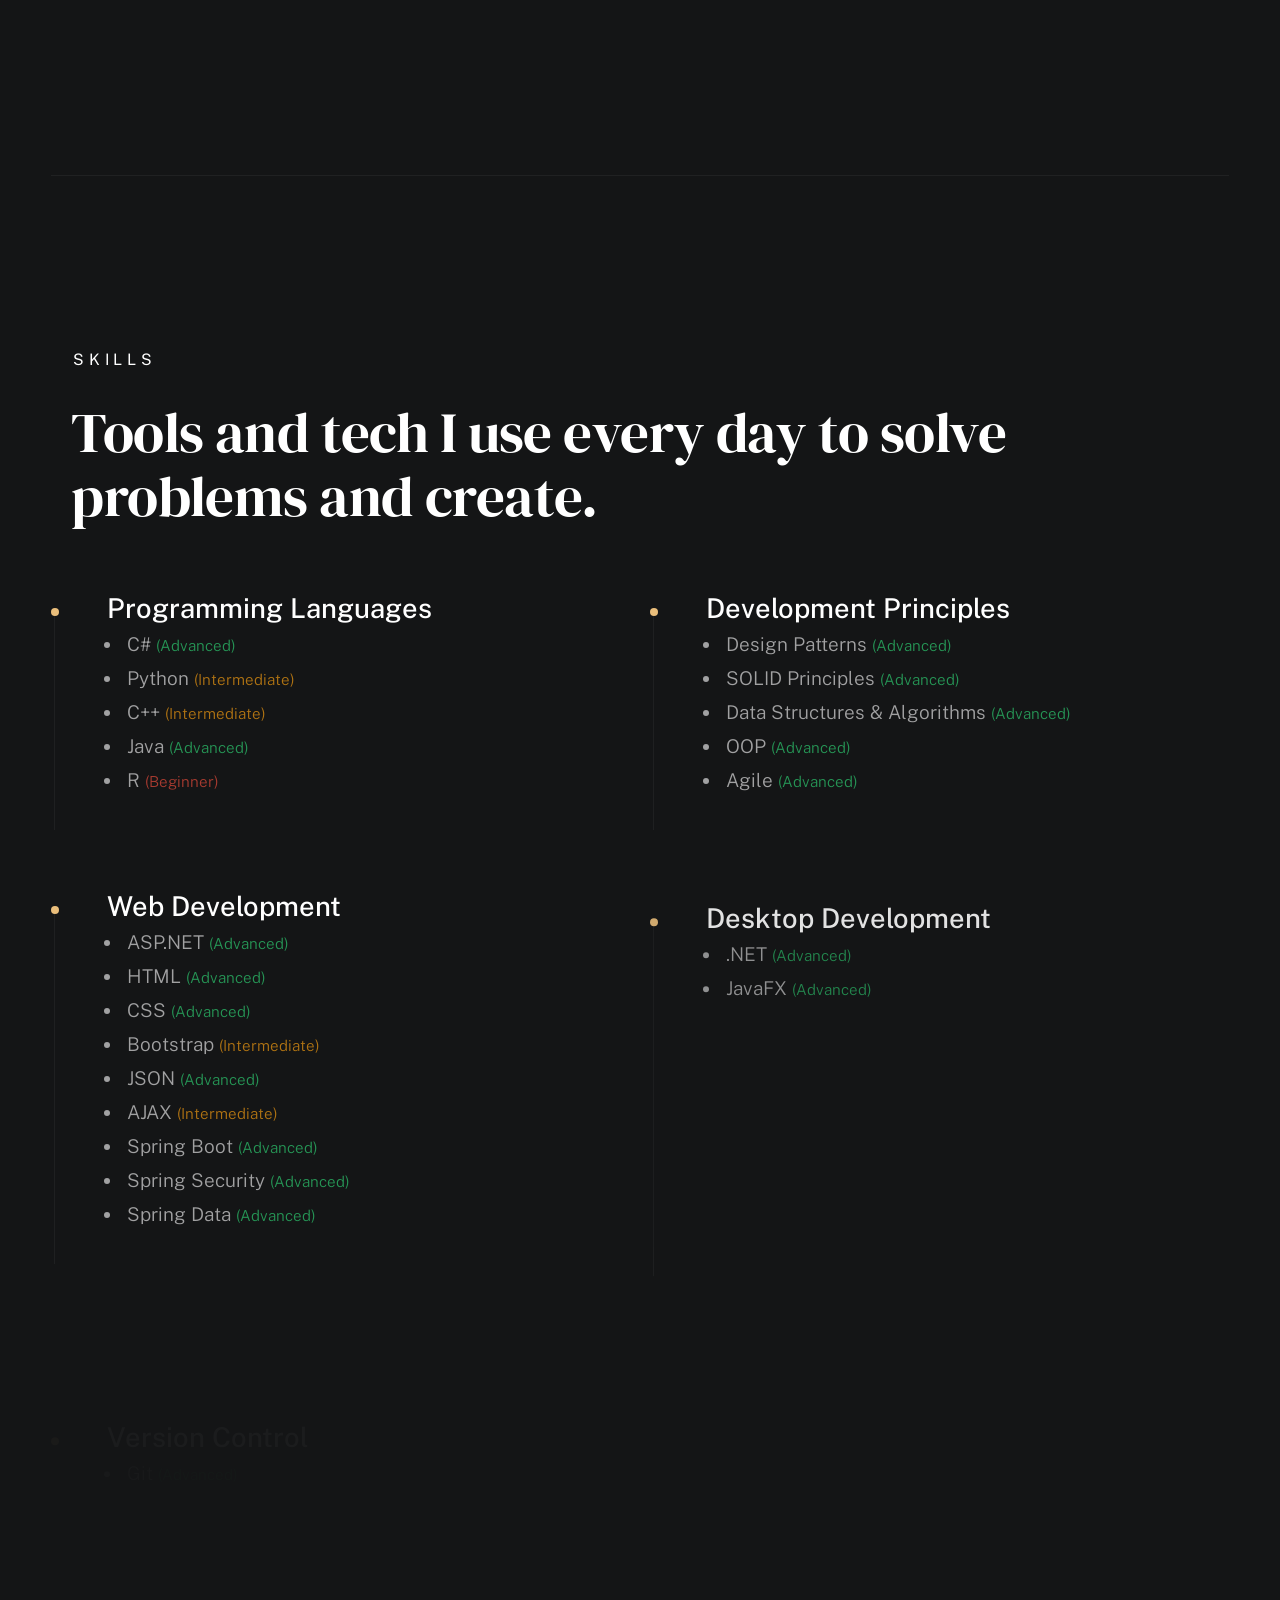
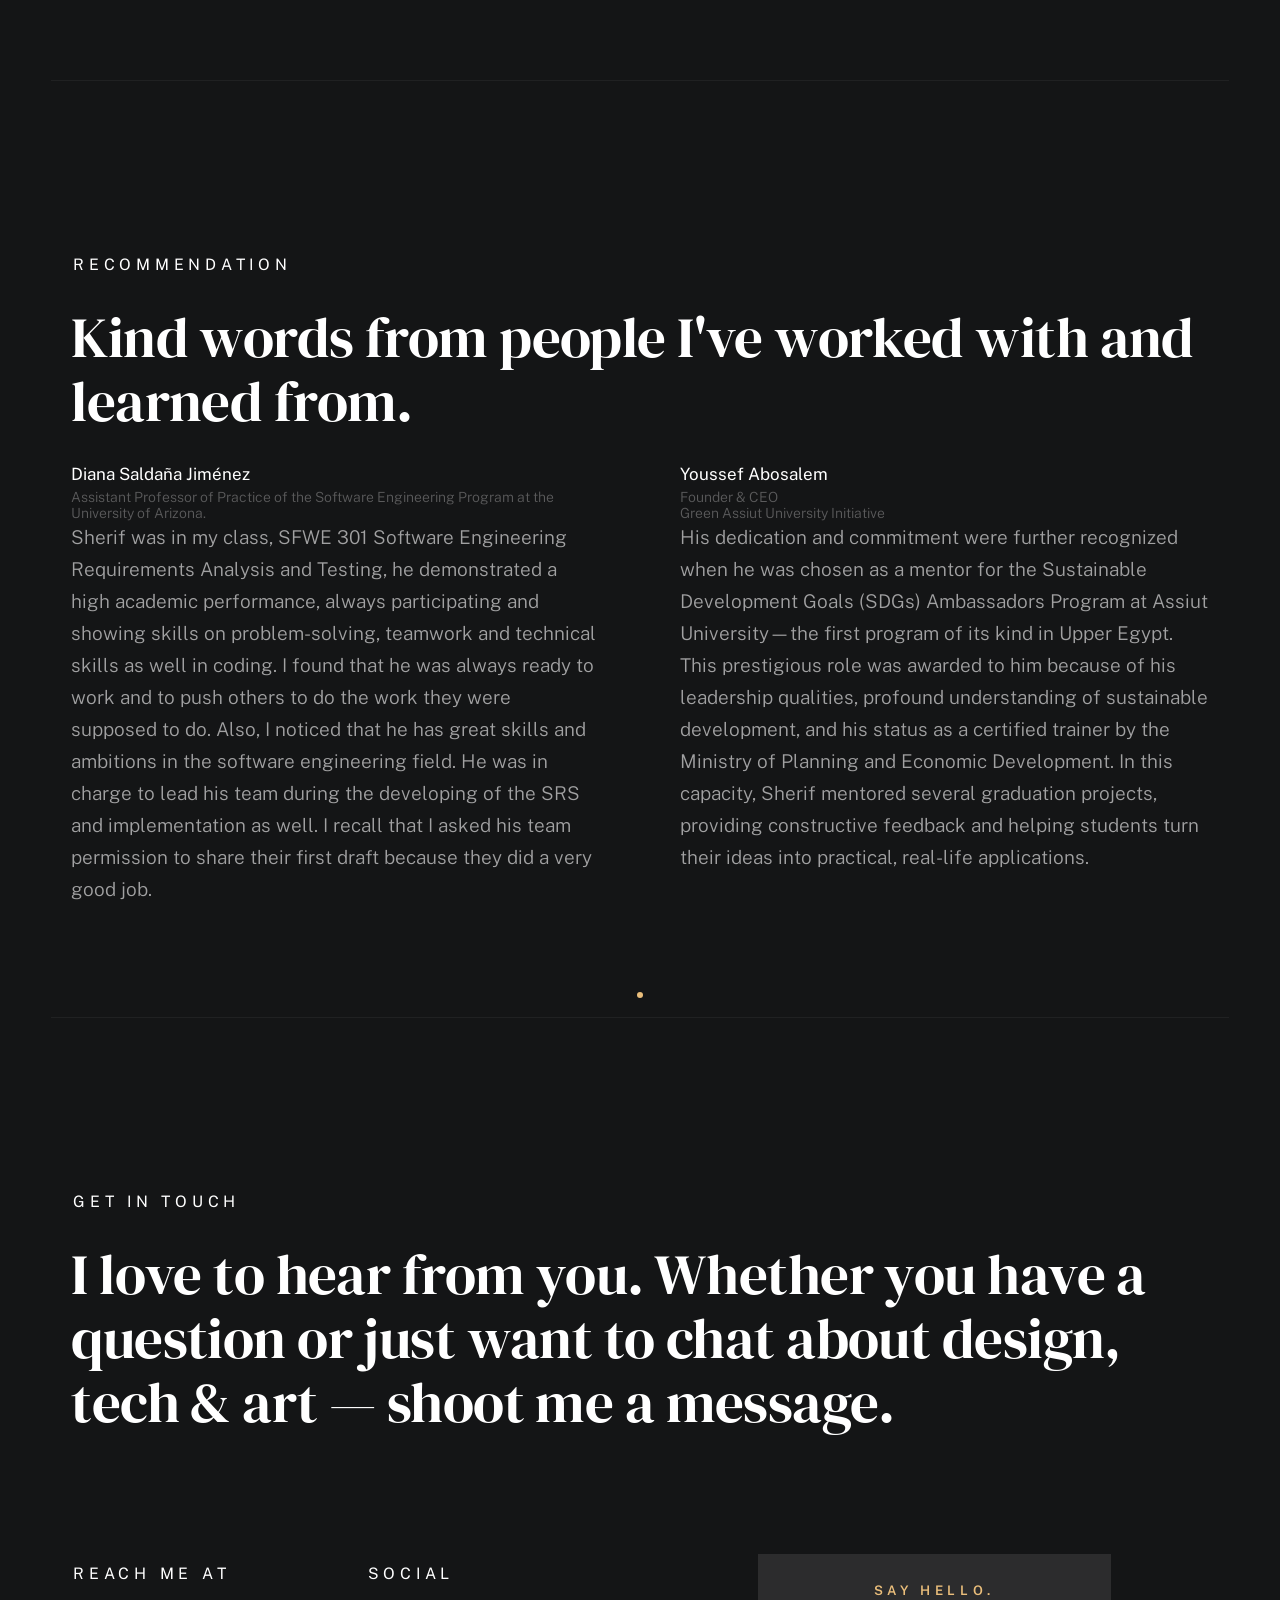
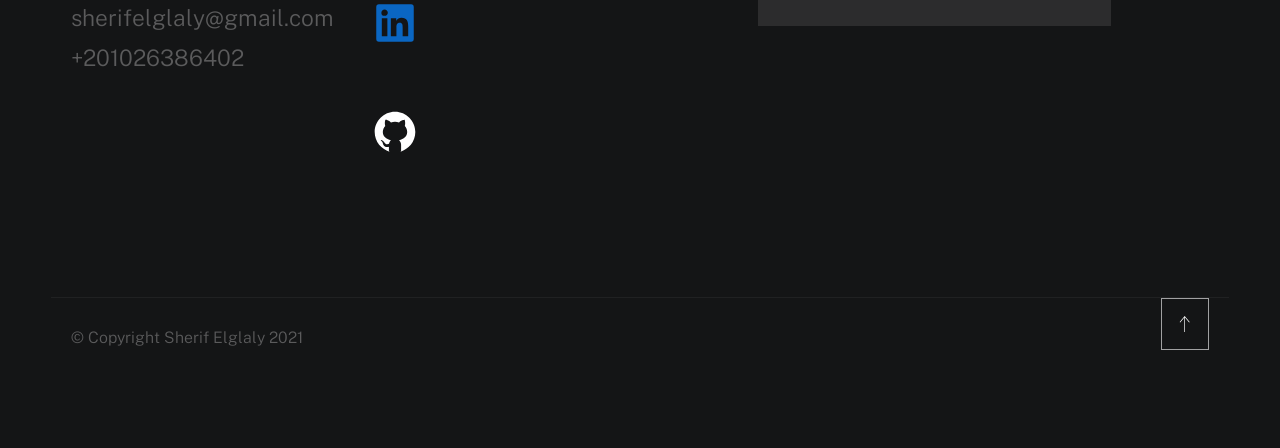
==== commit 2964468d: "feat(portfolio): implement dynamic content loading" ====
--- a/index.html
+++ b/index.html
@@ -8,7 +8,7 @@
     <meta name="viewport" content="width=device-width, initial-scale=1">
     <link rel="stylesheet" href="css/vendor.css">
     <link rel="stylesheet" href="css/styles.css">
-   
+
 </head>
 
 <body id="top">
@@ -111,11 +111,11 @@
 
             <div class="row about-timelines" data-animate-block>
                 <div class="certifications-grid" id="accomplishments-container">
-                      
+
                 </div>
             </div>
           </section>
-          
+
 
         <section id="projects" class="s-works target-section">
             <div class="row works-portfolio">
@@ -236,520 +236,8 @@
     </footer>
 </div>
 
-<script>
-// Profile Data
-const profile = {
-    name: "Sherif Elglaly",
-    contactEmail: "sherifelglaly@gmail.com",
-    phone: "+201026386402",
-    address: "Cairo, Egypt",
-    githubLink: "https://github.com/ELglaly",
-    linkedinLink: "https://www.linkedin.com/in/sherif-elglaly/",
-    bio: "Senior Software Engineering Student | USAID Scholar",
-    cvLink: "https://drive.google.com/file/d/1fAYtBeMlPgOq1fGOxcNqI4VSxeVBwPjV/view?usp=sharing",
-    about: "My name is Sherif Shawshen. preferred by Sherif Elglaly. " +
-        "I am a senior Software Engineering student at Assiut University," +
-        " currently ranked fourth in my department, and a USAID Scholar as a recipient " +
-        "of a USAID scholarship for my bachelor's degree.\n\nWhen I first started studying " +
-        "Software Engineering, my goal was to improve my skills in software development and its " +
-        "applications. While this focus helped me do well academically, I've always wanted to learn more beyond what was required in my courses. My experiences during my studies, internships, and exchange program have shaped my skills, aspirations, and desire to continue my education.",
-    skills: [
-        { name: "C#", category: "Programming Languages", level: "Advanced" },
-        { name: "Python", category: "Programming Languages", level: "Intermediate" },
-        { name: "C++", category: "Programming Languages", level: "Intermediate" },
-        { name: "Java", category: "Programming Languages", level: "Advanced" },
-        { name: "R", category: "Programming Languages", level: "Beginner" },
-        { name: "Git", category: "Version Control", level: "Advanced" },
-        { name: "Design Patterns", category: "Development Principles", level: "Advanced" },
-        { name: "SOLID Principles", category: "Development Principles", level: "Advanced" },
-        { name: "Data Structures & Algorithms", category: "Development Principles", level: "Advanced" },
-        { name: "OOP", category: "Development Principles", level: "Advanced" },
-        { name: "Agile", category: "Development Principles", level: "Advanced" },
-        { name: "ASP.NET", category: "Web Development", level: "Advanced" },
-        { name: "HTML", category: "Web Development", level: "Advanced" },
-        { name: "CSS", category: "Web Development", level: "Advanced" },
-        { name: "Bootstrap", category: "Web Development", level: "Intermediate" },
-        { name: "JSON", category: "Web Development", level: "Advanced" },
-        { name: "AJAX", category: "Web Development", level: "Intermediate" },
-        { name: "Spring Boot", category: "Web Development", level: "Advanced" },
-        { name: "Spring Security", category: "Web Development", level: "Advanced" },
-        { name: "Spring Data", category: "Web Development", level: "Advanced" },
-        { name: ".NET", category: "Desktop Development", level: "Advanced" },
-        { name: "JavaFX", category: "Desktop Development", level: "Advanced" },
-        { name: "Arabic", category: "Languages", level: "Native" },
-        { name: "English", category: "Languages", level: "Fluent" },
-        { name: "JUnit 5", category: "Testing", level: "Intermediate" },
-        { name: "Mockito", category: "Testing", level: "Intermediate" },
-        { name: "MySQL", category: "Database", level: "Advanced" },
-        { name: "SQL Server", category: "Database", level: "Advanced" }
-    ],
-    education: [
-        {
-            institutionName: "University of Arizona",
-            degree: "Non-Degree Seeking, Computer Science",
-            location: "Tucson, Arizona, USA",
-            startDate: "Aug 2024",
-            endDate: "Present",
-            grade: "4.00",
-            description: "During my time as an exchange student at the University of Arizona, I've had the opportunity to dive into advanced coursework and develop a strong foundation in key areas of Computer Science. I'm proud to have earned a perfect GPA of 4.0."
-        },
-        {
-            institutionName: "Assiut University",
-            degree: "Bachelor's degree, Computer Software Engineering",
-            location: "Assiut, Egypt",
-            startDate: "Sep 2021",
-            endDate: "Expected Jun 2025",
-            grade: "3.59",
-            description: "𝘼𝙘𝙖𝙙𝙚𝙢𝙞𝙘 𝘼𝙘𝙝𝙞𝙚𝙫𝙚𝙢𝙚𝙣𝙩: securing fourth place in the Software Engineering department"
-        },
-        {
-            institutionName: "AUC - School of Continuing Education",
-            degree: "Vocational Program, English Language",
-            location: "Cairo, Egypt",
-            startDate: "Nov 2021",
-            endDate: "April 2024",
-            grade: "Completed with 93%",
-            description: "I completed a Vocational Program in English Language at the American University in Cairo's School of Continuing Education. This program helped me improve my English communication skills, both in speaking and writing. It gave me the confidence to express my ideas clearly and work effectively in teams, which has been really helpful in both my studies and any professional settings."
-        }
-    ],
-    experiences: [
-        {
-            companyName: "Wavemakers United",
-            position: "Software Engineer (Part-time)",
-            startDate: "Mar 2024",
-            endDate: "Jul 2024",
-            description: "I was part of a three-member team developing the company's Educational Platform. My main responsibilities included:\n\n1. 𝗥𝗲𝗾𝘂𝗶𝗿𝗲𝗺𝗲𝗻𝘁 𝗚𝗮𝘁𝗵𝗲𝗿𝗶𝗻𝗴: Collaborated with the team to collect, analyze, and document system requirements, ensuring they matched the platform's goals and user needs.\n2. SRS Documentation: Created a detailed Software Requirements Specification (SRS), covering:\n   • Functional Requirements: User authentication, course management, and reporting.\n   • Non-Functional Requirements: Performance, scalability, and security.\n3. System Design: Assisted in designing the system architecture, defining components, their interactions, and data flow.\n\nSkills: Sustainable Development Goals (SDG), Software Development, Requirements Analysis, System Design, Documentation"
-        },
-        {
-            companyName: "ALMOSTAKBAL TECHNOLOGY",
-            position: "Software Engineer Intern",
-            startDate: "Sep 2023",
-            endDate: "Oct 2023",
-            description: "I worked with senior developers to build and optimize key features of the platform, focusing on performance and scalability. This included improving how the platform handled large amounts of data while keeping it fast and reliable.\n\nI also talked directly with customers to understand their needs and challenges. By listening to their feedback, I helped create solutions that worked for them. I followed up to make improvements, ensuring the final product met their expectations and was easy to use.\n\nSkills: Dart, Mobile Applications, Customer Engagement, Performance Optimization, Scalability"
-        }
-    ],
-    projects: [
-        {
-            id: 1,
-            name: "AI-Powered Learning Roadmap Generator",
-            type: "Rest API",
-            description: "An intelligent and modular Learning Roadmap Generator built with Spring Boot and integrated with AI services. The system creates personalized learning paths based on user preferences, experience levels, and target goals using AI-driven recommendations. It features real-time progress tracking via WebSocket, Redis caching for improved performance, and comprehensive resource management for each milestone.",
-            link: "https://github.com/ELglaly/Roadmap-Maker",
-            image: "images/icons/github.svg",
-            technologiesUsed: [
-                "☕ Java 23",
-                "🌱 Spring Boot 3.4.3",
-                "🔐 Spring Security with JWT",
-                "🔄 Spring WebSocket",
-                "🗂️ Spring Data JPA",
-                "🧠 Spring AI OpenAI",
-                "☁️ Google Cloud AI Platform",
-                "🛢️ MySQL",
-                "⚡ Redis 7.4.2",
-                "📦 Maven 3.9.9",
-                "🏷️ Lombok",
-                "🧩 MapStruct",
-                "🧪 JUnit 5"
-            ]
-        },
-        {
-            id: 2,
-            name: "E-commerce Platform",
-            type: "Rest API",
-            description: "A robust and scalable e-commerce platform built with Spring Boot. This system enables users to browse products, manage their shopping cart, and complete secure purchases. It includes an admin panel for managing products, orders, and users. Designed with modern best practices, this project is ideal for businesses looking to establish or expand their online presence.",
-            link: "https://github.com/ELglaly/Ecommerce-SpringBoot",
-            image: "images/icons/github.svg",
-            technologiesUsed: [
-                "☕ Java",
-                "🌱 Spring Boot",
-                "🔐 Spring Security",
-                "🗂️ Spring Data JPA",
-                "📦 Hibernate",
-                "✉️ JavaMailSender",
-                "🛢️ MySQL",
-                "🧪 H2 Database (Testing)",
-                "💳 Stripe/PayPal APIs",
-                "⚛️ React",
-                "🖼️ HTML",
-                "🎨 CSS",
-                "🧠 JavaScript",
-                "⚡ Redis",
-                "🧪 Tested with JUnit 5 & Mockito",
-                "🔐 JWT-based"
-            ]
-        },
-        {
-            id: 3,
-            name: "Arabic Compiler",
-            type: "MVC Application",
-            description: "This project implements a Lexical Analyzer and Parser for a custom programming language that supports Arabic keywords. It features tokenization and syntactic analysis capabilities to build an Abstract Syntax Tree (AST) for source code interpretation.",
-            link: "https://github.com/ELglaly/Simple-Arabic-Compiler",
-            image:"images/icons/github.svg",
-            technologiesUsed: [
-                "⚙️ C#",
-                "🌐 .NET Core",
-                "🧩 ASP.NET",
-                "📝 Visual Studio Code",
-                "🖼️ HTML",
-                "🎨 CSS"
-            ]
-        },
-        {
-            id: 4,
-            name : "Pharmacy Management System Frontend",
-            type: "Desktop Application",
-            description: "A comprehensive frontend for a Pharmacy Management System (PMS) designed to streamline pharmacy operations. It supports prescription management, inventory control, sales and billing, reporting, and user management with secure authentication. The system enhances efficiency, accuracy, and customer service while ensuring regulatory compliance.",
-            link: "https://github.com/ELglaly/Pharmacy-Frontend",
-            image: "images/icons/pharmacy.svg",
-            technologiesUsed : [
-                "☕ Java",
-                "🖼️ JavaFX",
-                "🛢️ MySQL",
-                "🧪 H2 Database",
-                "📄 SRS",
-                "🧱 UML",
-                "🧪 Test Driven Development (TDD)",
-                "🗃️ Java Collections",
-                "🎨 JavaFX CSS",
-                "🧰 JavaFX Scene Builder"
-            ]
-        }
-    ]
-,
-    certifications: [
-        {
-            institutionName: "Amazon",
-            certificateName: "Data Structures and Algorithms",
-            certificateLink: "https://coursera.org/share/e3f26c495e8833f45c1360ef919f4ba4",
-            date: "Apr 2025",
-            description: "Skills: Data Structures, Algorithms, JUnit, Unit Testing, Software Testing, Debugging, Searching Algorithms (Linear Search, Binary Search), Sorting Algorithms (Bubble Sort, Insertion Sort, Merge Sort, Quick Sort), Java Collections (ArrayList, LinkedList, Stack, Queue, Map), Test Driven Development (TDD)"
-        },
-        {
-            institutionName: "Amazon",
-            certificateName: "Full Stack Web Development",
-            certificateLink: "https://coursera.org/share/1e52f48401c03576a618e04e3c64d392",
-            date: "Issued Feb 2025",
-            description: "Credential ID 0OF9PN6ZN4EN\nSkills: Java Development · Amazon Web Services (AWS)"
-        },
-        {
-            institutionName: "Amazon",
-            certificateName: "Introduction to Software Development",
-            certificateLink: "https://coursera.org/share/faaf6f59d30f72ac748c95f4a312db61",
-            date: "Issued Jan 2025",
-            description: "Credential ID AJCK66X9VSXJ\nSkills: Object-Oriented Programming (OOP)"
-        },
-        {
-            institutionName: "Meta",
-            certificateName: "Database Structures and Management with MySQL",
-            certificateLink: "https://coursera.org/share/64a78a22c2d4fa3a08bf3988f66b3ca6",
-            date: "Issued Jul 2024",
-            description: "Skills: Database Management System (DBMS) · SQL · Database Design"
-        },
-        {
-            institutionName: "Meta",
-            certificateName: "Introduction to Databases",
-            certificateLink: "https://coursera.org/share/bc3473115e683fe0fb7362e474542e51",
-            date: "Issued Jun 2024",
-            description: "Skills: SQL · Databases · Database Management System (DBMS) · ERD"
-        },
-        {
-            institutionName: "Duolingo English Test",
-            certificateName: "English Proficiency Certificate",
-            certificateLink: "https://www.duolingo.com/certificates/XYZ789",
-            date: "Issued Mar 2024 · Expires Mar 2026",
-            description: "English language proficiency certification"
-        },
-        {
-            institutionName: "ICPC Mansoura",
-            certificateName: "Game of Coders",
-            certificateLink: "https://drive.google.com/drive/folders/1okDaaK--EBTT3rwpUUW2O22QlhdgsbZK",
-            date: "Issued Jul 2023",
-            description: "Skills: Competitive Programming · Teamwork · Problem Solving · Time Management"
-        },
-        {
-            institutionName: "365 Data Science",
-            certificateName: "Introduction to Data and Data Science",
-            certificateLink: "https://learn.365datascience.com/certificates/CC-00F8691301",
-            date: "Issued May 2023",
-            description: "Credential ID CC-00F8691301"
-        },
-        {
-            institutionName: "The American University in Cairo",
-            certificateName: "Research and Creativity Convention (EURECA)",
-            certificateLink: "https://www.linkedin.com/posts/sherif-elglaly_eurecaconference-research-creativity-activity-7169674281201741824-nZWa?utm_source=share&utm_medium=member_desktop&rcm=ACoAADsZRV8Bv4m4WZ1msQzpVXuMyTE8adz5KJA",
-            date: "Issued Feb 2024 · Expired Feb 2024",
-            description: "Participation in research convention"
-        },
-        {
-            institutionName: "Amazon Web Services (AWS)",
-            certificateName: "AWS Academy Introduction to Cloud Semester 1",
-            certificateLink: "https://drive.google.com/file/d/1K_TfdHqTh-Hwf1siZwS8F5VhAVJAVEEA/view",
-            date: "Issued Sep 2022 · Expired Dec 2023",
-            description: "Skills: Amazon Web Services (AWS) · Cloud Computing"
-        },
-        {
-            institutionName: "Meta",
-            certificateName: "Introduction to Databases",
-            certificateLink: "https://www.coursera.org/verify/ABC456",
-            date: "Issued Jun 2024",
-            description: "Skills: SQL · Databases · Database Management System (DBMS) · ERD"
-        }
-    ],
-    awards: [
-        {
-            id: 1,
-            organizationName: "USAID Egypt",
-            title: "USAID Scholarship",
-            description: "Successfully awarded a scholarship for my bachelor Degree in computer Science with 140 students by the United States Agency for International Development\n(USAID) in collaboration with the American University in Cairo.",
-            images: "images/accomplishments/usaid2.jpg",
-            link: "#",
-            date: "2021-09-23"
-        },
-        {
-            id: 2,
-            organizationName: "University of Arizona | Scholarship Program",
-            title: "Scholarship Recipient – Semester Abroad (Fall 2024, 4.0 GPA)",
-            description: "Awarded a scholarship to study abroad at the University of Arizona for the Fall 2024 semester, achieving a 4.0 GPA. Additionally contributed to research initiatives at the College of Engineering.",
-            images: "images/accomplishments/uofajpeg.jpeg",
-            date: "2024-8-20 : 2024-12-21",
-            link: "https://www.linkedin.com/posts/sherif-elglaly_studyabroad-universityofarizona-softwaredevelopment-activity-7296535485491912704-PM5o?utm_source=share&utm_medium=member_desktop&rcm=ACoAADsZRV8Bv4m4WZ1msQzpVXuMyTE8adz5KJA"
-        },
-        {
-            id: 3,
-            organizationName: "Ministry of Planning and Economic Development & NIGSD",
-            title: "Certified Sustainable Development Trainer",
-            description: "Officially certified as a Sustainable Development Trainer for the next two years after intensive training in soft skills, sustainable development, and governance, as part of a Train-the-Trainer program.",
-            images: "images/accomplishments/tottraining.jpeg",
-            date: "2023-10-25",
-            link: "https://www.linkedin.com/posts/sherif-elglaly_tot-sustainabledevelopment-sdgs-activity-7227281904629121024-7-mI?utm_source=share&utm_medium=member_desktop&rcm=ACoAADsZRV8Bv4m4WZ1msQzpVXuMyTE8adz5KJA"
-        },
-        {
-            id: 4,
-            organizationName: "ICPC Mansoura",
-            title: "Top 10 – Game of Coders Competition",
-            description: "Awarded for achieving a top 10 position in the Game of Coders competitive programming competition, showcasing strong problem-solving skills and teamwork.",
-            images: "images/accomplishments/gameofcoder.jpeg",
-            date: "2023-07-26",
-            link: "https://drive.google.com/drive/folders/1okDaaK--EBTT3rwpUUW2O22QlhdgsbZK"
-        },
-        {
-            id: 5,
-            organizationName: "Hult Prize – Assiut University",
-            title: "1st Place – Hult Prize Assiut University",
-            description: "Awarded 1st place for a project focused on biofuel production through bacterial fermentation and agricultural waste, showcasing innovation, sustainability, and entrepreneurial spirit.",
-            images: "images/accomplishments/hult_prize.jpeg",
-            date: "2024-03-01",
-            link: "https://www.linkedin.com/posts/pola-frans_hultprizewinner-biofuelinnovation-assiutuniversity-ugcPost-7171944912186294272-iwpL?utm_source=share&utm_medium=member_desktop&rcm=ACoAADsZRV8Bv4m4WZ1msQzpVXuMyTE8adz5KJA"
-        },
-        {
-            id: 6,
-            organizationName: "AUC Center for Entrepreneurship and Innovation (CEI)",
-            title: "Completion of Entrepreneurship Program & Seed Funding Award",
-            description: "Successfully completed an intensive entrepreneurship program at AUC CEI. Pitched the 'NextGen' project, leading to securing $30K in seed funding.",
-            images: "images/accomplishments/CEI.jpeg",
-            date: "2024-02-01",
-            link: "https://www.linkedin.com/posts/sherif-elglaly_entrepreneurship-auc-cei-activity-7298049656280776705-qyvm?utm_source=share&utm_medium=member_desktop&rcm=ACoAADsZRV8Bv4m4WZ1msQzpVXuMyTE8adz5KJA"
-        },
-        {
-            id: 7,
-            organizationName: "Ministry of Communications | ITIDA",
-            title: "Top 10 Startup – Pre-Incubation Program 2023",
-            description: "Led a team of 4 in developing 'The Green Dream' platform, an innovative web-based solution for responsible waste management. Successfully positioned the project among the top 10 startups selected for the prestigious pre-incubation program organized by ITIDA, TIEC, and the Ministry of Communications.",
-            images: "images/accomplishments/green_dream_project.jpeg",
-            date: "2023-11-01",
-            link: "https://www.linkedin.com/posts/sherif-elglaly_itida-tiec-ministryofcommunications-activity-7134283303720824832-zFXQ?utm_source=share&utm_medium=member_desktop&rcm=ACoAADsZRV8Bv4m4WZ1msQzpVXuMyTE8adz5KJA"
-        }
-    ]
-};
-
-// DOM Content Loaded
-document.addEventListener('DOMContentLoaded', function() {
-    // Basic Profile Info
-    document.getElementById('profile-name').textContent = `I am ${profile.name}`;
-    document.getElementById('profile-bio').textContent = profile.bio;
-    document.getElementById('profile-about').textContent = profile.about;
-    document.getElementById('cv-link').href = profile.cvLink;
-    document.getElementById('linkedin-link').href = profile.linkedinLink;
-    document.getElementById('github-link').href = profile.githubLink;
-    document.getElementById('contact-email').href = `mailto:${profile.contactEmail}`;
-    document.getElementById('contact-email').textContent = profile.contactEmail;
-    document.getElementById('contact-phone').href = `tel:${profile.phone}`;
-    document.getElementById('contact-phone').textContent = profile.phone;
-    document.getElementById('linkedin-contact').href = profile.linkedinLink;
-    document.getElementById('github-contact').href = profile.githubLink;
-    document.getElementById('say-hello').href = `mailto:${profile.contactEmail}`;
-
-    // Education
-    const educationContainer = document.getElementById('education-container');
-    profile.education.forEach(edu => {
-        const eduBlock = document.createElement('div');
-        eduBlock.className = 'timeline__block';
-        eduBlock.innerHTML = `
-            <div class="timeline__bullet"></div>
-            <div class="timeline__header">
-                <h4 class="timeline__title">${edu.institutionName}</h4>
-                <h4 class="timeline__meta">${edu.location}</h4>
-                <h5 class="timeline__meta">${edu.degree}</h5>
-                <p class="timeline__timeframe">${edu.startDate} - ${edu.endDate}</p>
-                <p class="timeline__timeframe">GPA: ${edu.grade}</p>
-            </div>
-            <div class="timeline__desc">
-                <p>${edu.description}</p>
-            </div>
-        `;
-        educationContainer.appendChild(eduBlock);
-    });
-
-    // Experience
-    const experienceContainer = document.getElementById('experience-container');
-    profile.experiences.forEach(exp => {
-        const expBlock = document.createElement('div');
-        expBlock.className = 'timeline__block';
-        expBlock.innerHTML = `
-            <div class="timeline__bullet"></div>
-            <div class="timeline__header">
-                <h4 class="timeline__title">${exp.companyName}</h4>
-                <h5 class="timeline__meta">${exp.position}</h5>
-                <p class="timeline__timeframe">${exp.startDate} - ${exp.endDate}</p>
-            </div>
-            <div class="timeline__desc">
-                <p>${exp.description.replace(/\n/g, '<br>')}</p>
-            </div>
-        `;
-        experienceContainer.appendChild(expBlock);
-    });
-
-    // Projects
-
-    const projectsContainer = document.getElementById('projects-container');
-
-// Render projects
-    profile.projects.forEach(project => {
-        const projectItem = document.createElement('li');
-        projectItem.className = 'folio-list__item column';
-        projectItem.setAttribute('data-animate-el', '');
-        projectItem.innerHTML = `
-        <div class="folio-list__item-link" " data-project-id="${project.id}">
-            <div class="folio-list__item-pic">
-                <img src="${project.image}" alt="${project.name}" class="timeline__image" loading="lazy" />
-            </div>
-            <div class="folio-list__item-text">
-                <div class="folio-list__item-cat">${project.type || 'Uncategorized'}</div>
-                <div class="folio-list__item-title">${project.name}</div>
-            </div>
-        </div>
-          <div style="margin-bottom: 20px">
-              <p>${project.description}</p>
-                    <ul class="modal-popup__cat">
-                        ${project.technologiesUsed.map(tech => `<li>${tech}</li>`).join('')}
-                    </ul>
-          </div>
-
-          <a href="${project.link}" target="_blank" class="btn btn-primary mt-auto">GitHub link</a>
-    `;
-        projectsContainer.appendChild(projectItem);
-    });
-
-
-    // Certificates
-    const certificatesContainer = document.getElementById('certificateElement');
-    profile.certifications.forEach(cert => {
-        const certElement = document.createElement('div');
-        certElement.setAttribute('data-institution', cert.institutionName.toLowerCase());
-        certElement.innerHTML = `
-            <div class="timeline" data-animate-el>
-                <div class="timeline__block">
-                    <div class="timeline__bullet"></div>
-                    <div class="timeline__header">
-                        <h4 class="timeline__title">${cert.certificateName}</h4>
-                        <h5 class="timeline__meta">${cert.institutionName}</h5>
-                        <p class="timeline__timeframe">${cert.date}</p>
-                        <a href="${cert.certificateLink}" target="_blank" class="btn btn-primary mt-auto"
-                        >View Certificate</a>
-                    </div>
-                </div>
-            </div>
-        `;
-        certificatesContainer.appendChild(certElement);
-    });
-
-    // Certificate Filtering
-    document.querySelectorAll('#filterCertificate .filter-btn').forEach(btn => {
-        btn.addEventListener('click', function() {
-            document.querySelectorAll('#filterCertificate .filter-btn').forEach(b => b.classList.remove('active'));
-            this.classList.add('active');
-            
-            const filter = this.dataset.filter;
-            document.querySelectorAll('#certificateElement > div').forEach(cert => {
-                if (filter === 'all' || cert.dataset.institution.includes(filter)) {
-                    cert.style.display = 'block';
-                } else {
-                    cert.style.display = 'none';
-                }
-            });
-        });
-    });
-
-    // Skills
-    const skillsContainer = document.getElementById('skills-container');
-    const skillsByCategory = profile.skills.reduce((acc, skill) => {
-        if (!acc[skill.category]) acc[skill.category] = [];
-        acc[skill.category].push(skill);
-        return acc;
-    }, {});
-
-    Object.entries(skillsByCategory).forEach(([category, skills]) => {
-        const skillBlock = document.createElement('div');
-        skillBlock.className = 'timeline';
-        skillBlock.setAttribute('data-animate-el', '');
-        skillBlock.innerHTML = `
-            <div class="timeline__block">
-                <div class="timeline__bullet"></div>
-                <div class="timeline__header">
-                    <h4 class="timeline__title">${category}</h4>
-                    <ul>
-                        ${skills.map(skill => `<li>${skill.name} <span class="skill-level ${skill.level.toLowerCase()}">(${skill.level})</span></li>`).join('')}
-                    </ul>
-                </div>
-            </div>
-        `;
-        skillsContainer.appendChild(skillBlock);
-    });
-
-    // Accomplishments
-    const accomplishmentsContainer = document.getElementById('accomplishments-container');
-    profile.awards.forEach(award => {
-        const awardElement = document.createElement('div');
-        awardElement.className = 'timeline';
-        awardElement.setAttribute('data-animate-el', '');
-        awardElement.innerHTML = `
-    <div class="timeline__block">
-        <div class="timeline__bullet"></div>
-        <div class="timeline__header">
-            ${award.id % 2 !== 0 ? `
-                <img src="${award.images}" alt="${award.title}" class="timeline__image" loading="lazy" />
-                 <img src="images/icons/arrow.png" alt="${award.title}" loading="lazy" class="arrow-down" />
-            ` : ''}
-            
-            <h4 class="timeline__title">${award.title}</h4>
-            <h5 class="timeline__meta">${award.organizationName}</h5>
-            <p class="timeline__timeframe">${award.date}</p>
-            <p>${award.description}</p>
-            
-            ${award.id % 2 === 0 ? `
-               <img src="images/icons/arrow.png" alt="${award.title}" class="arrow-up" loading="lazy" />
-                <img src="${award.images}" alt="${award.title}" class="timeline__image" loading="lazy" />
-            ` : ''}
-            
-            <a href="${award.link}" target="_blank" class="btn btn-primary mt-auto">More Details</a>
-        </div>
-    </div>
-`;
-        accomplishmentsContainer.appendChild(awardElement);
-    });
-});
-</script>
 <script src='js/plugins.js'></script>
 <script src='js/main.js'></script>
+<script src='js/portfolio.js'></script>
 </body>
 </html>
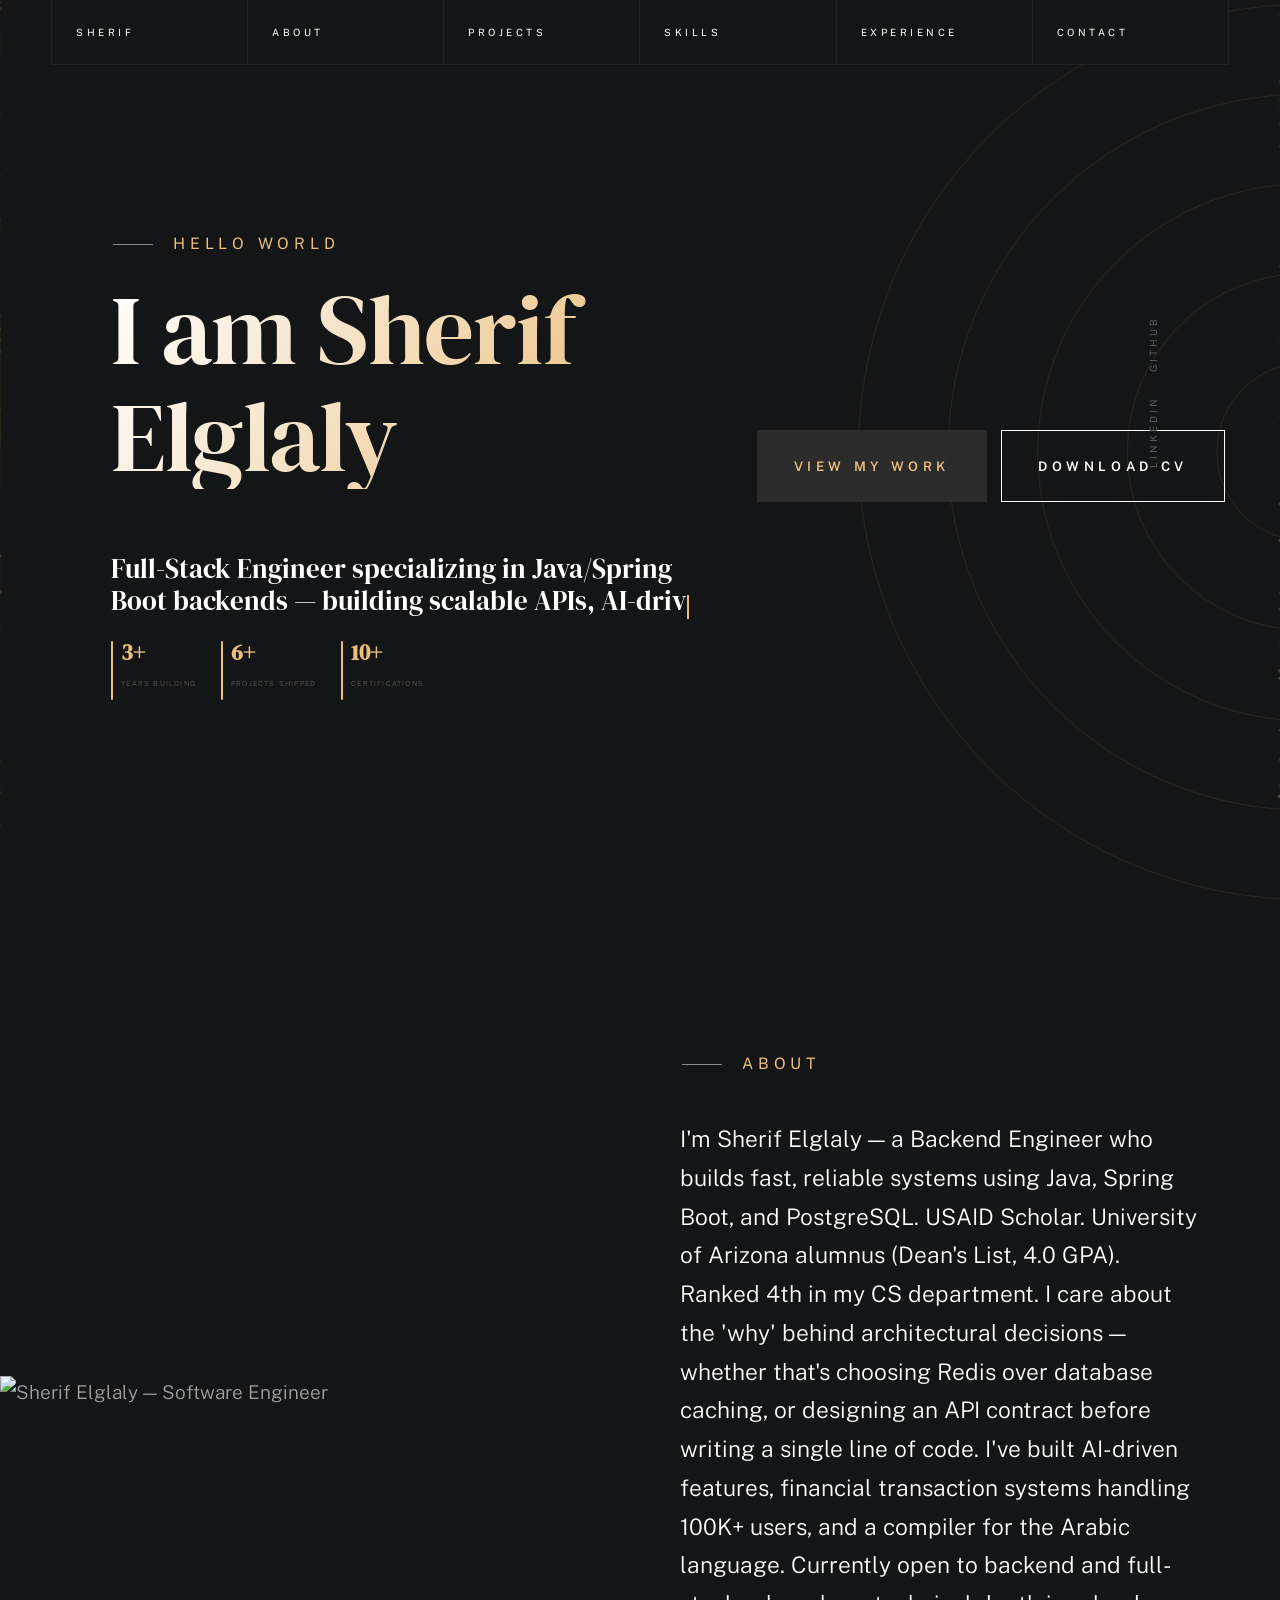
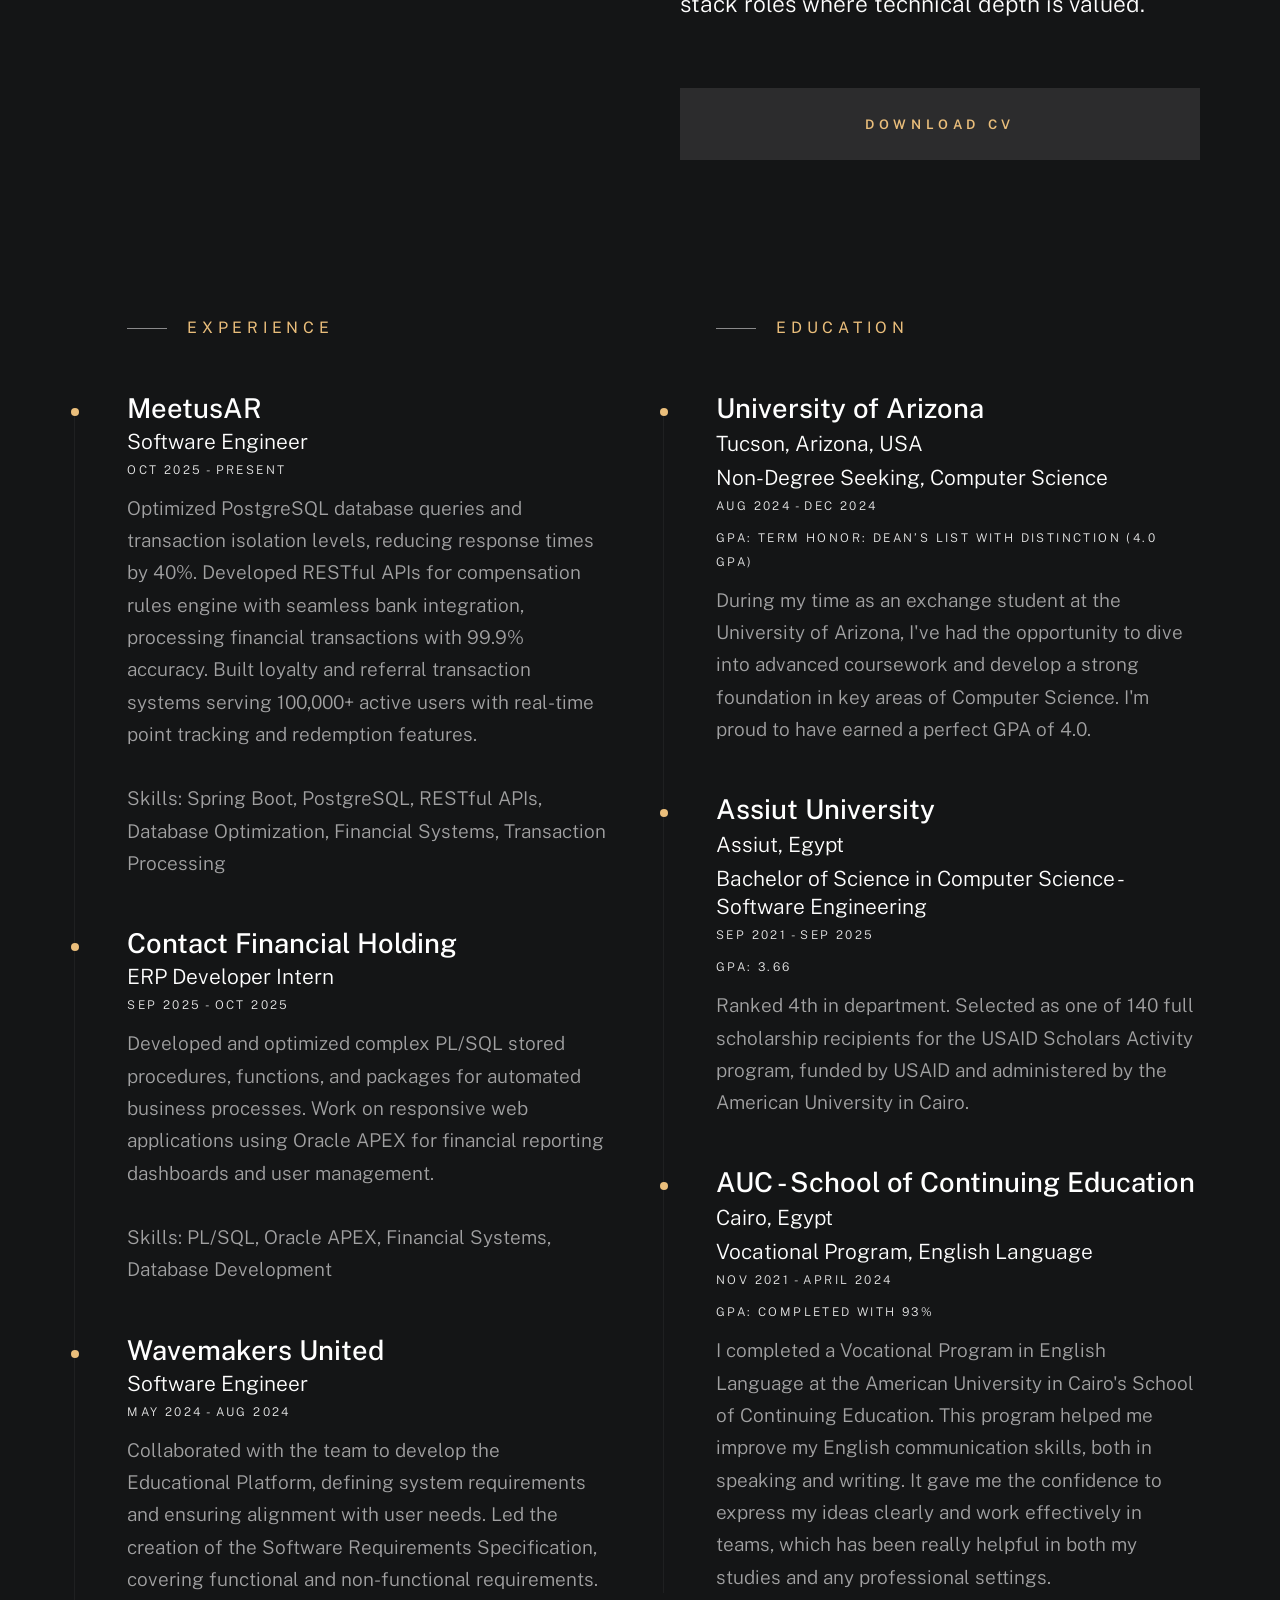
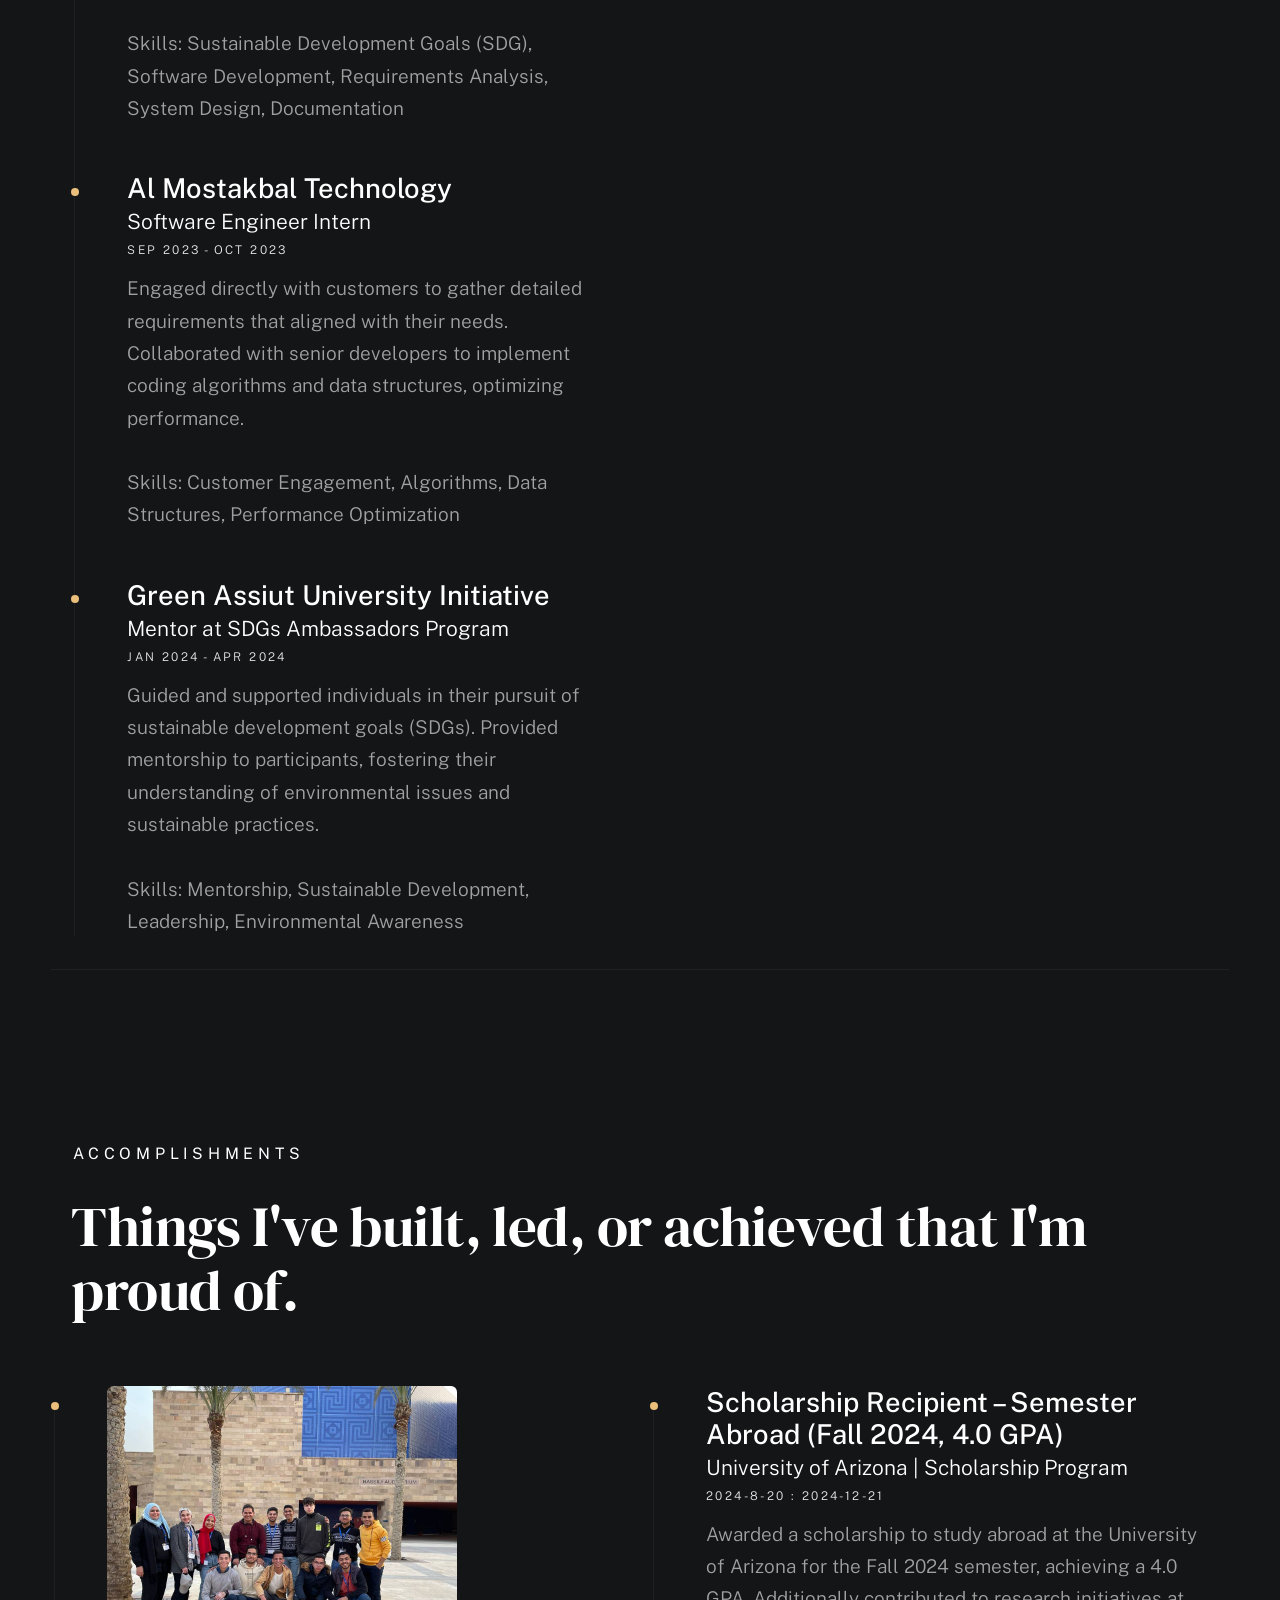
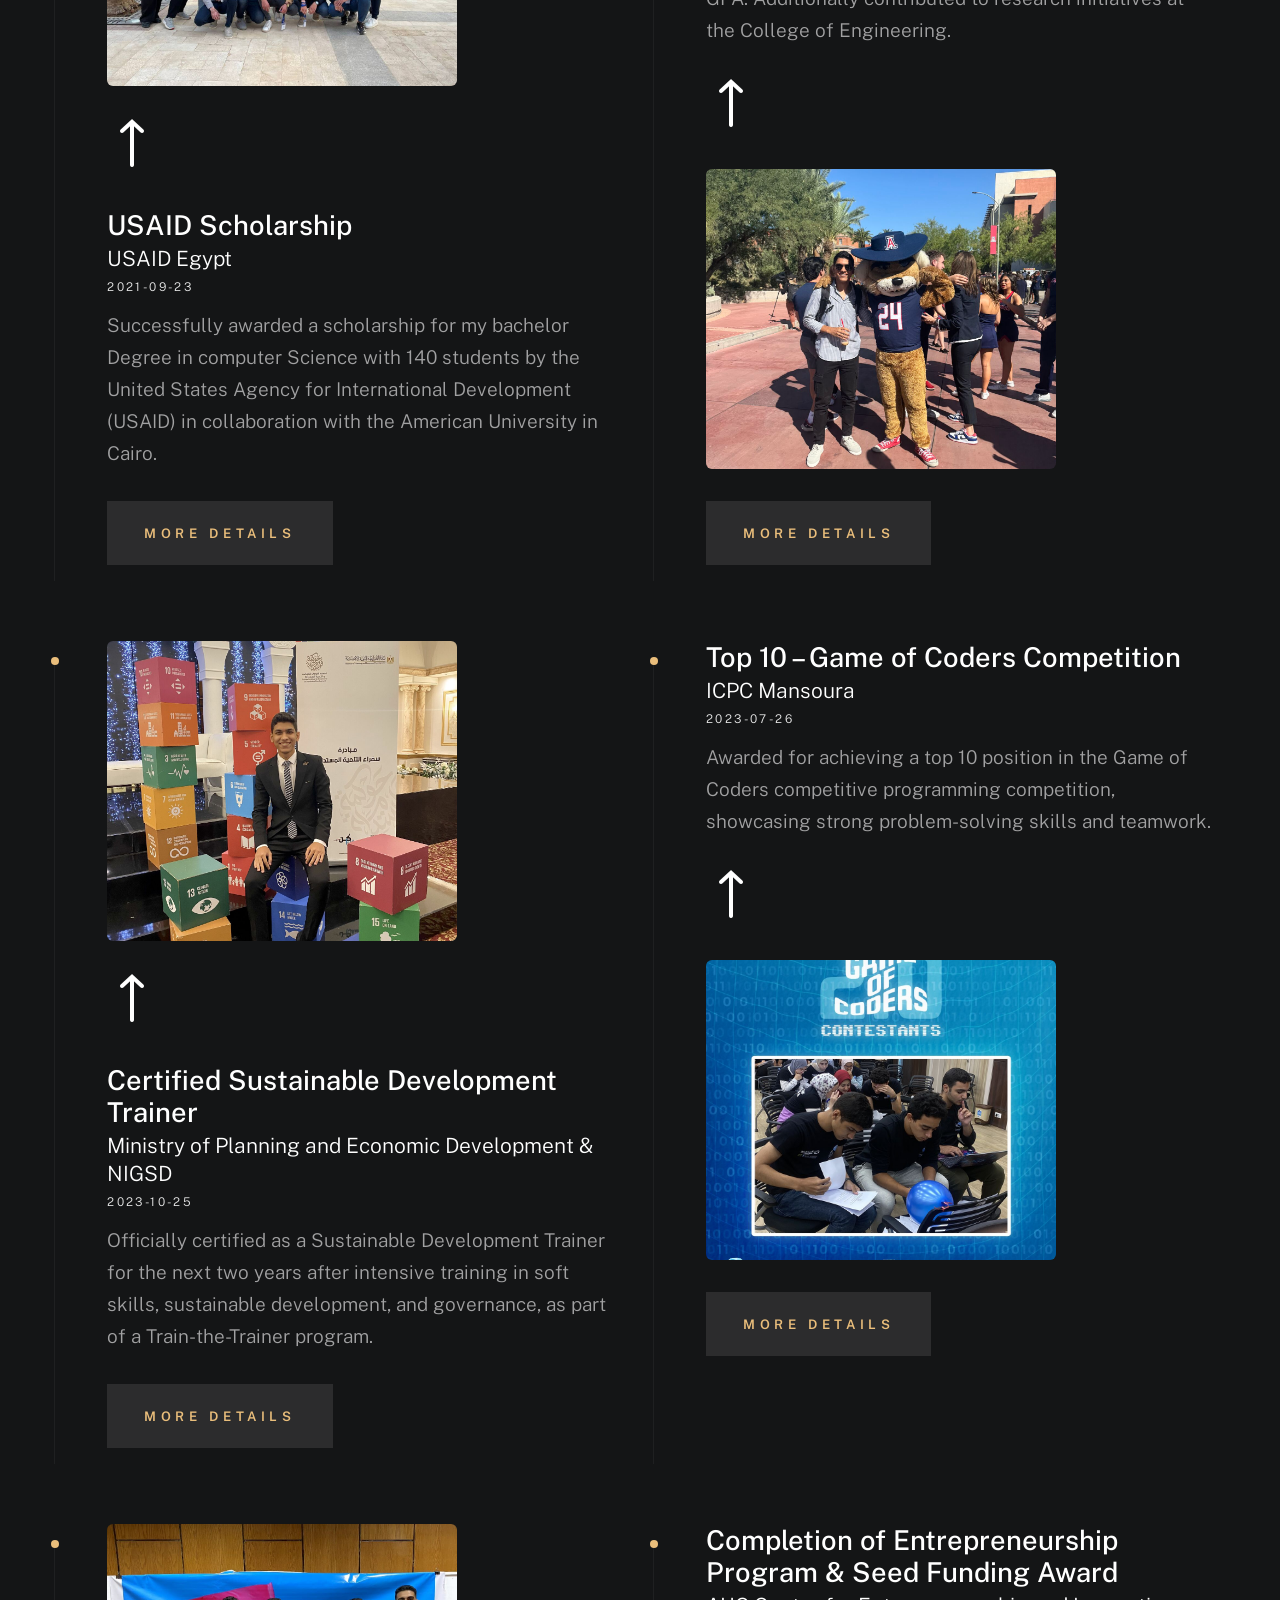
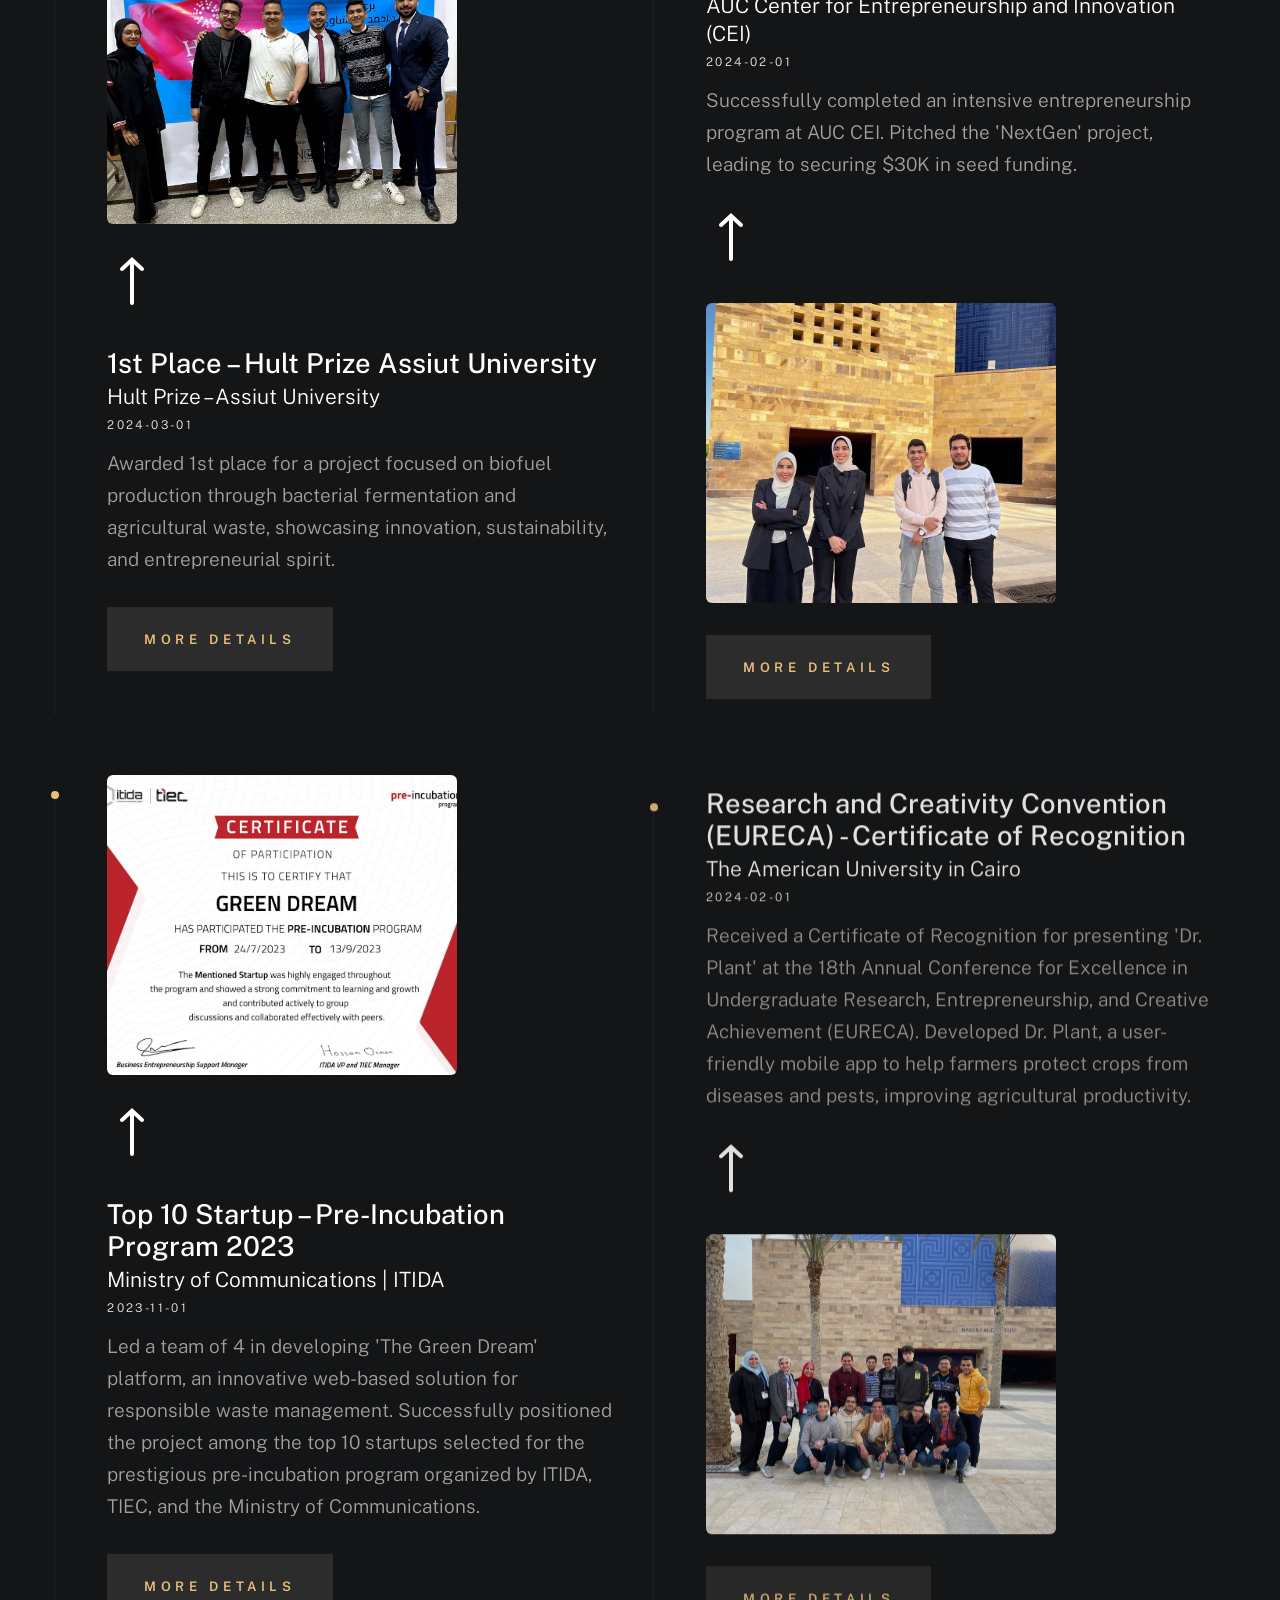
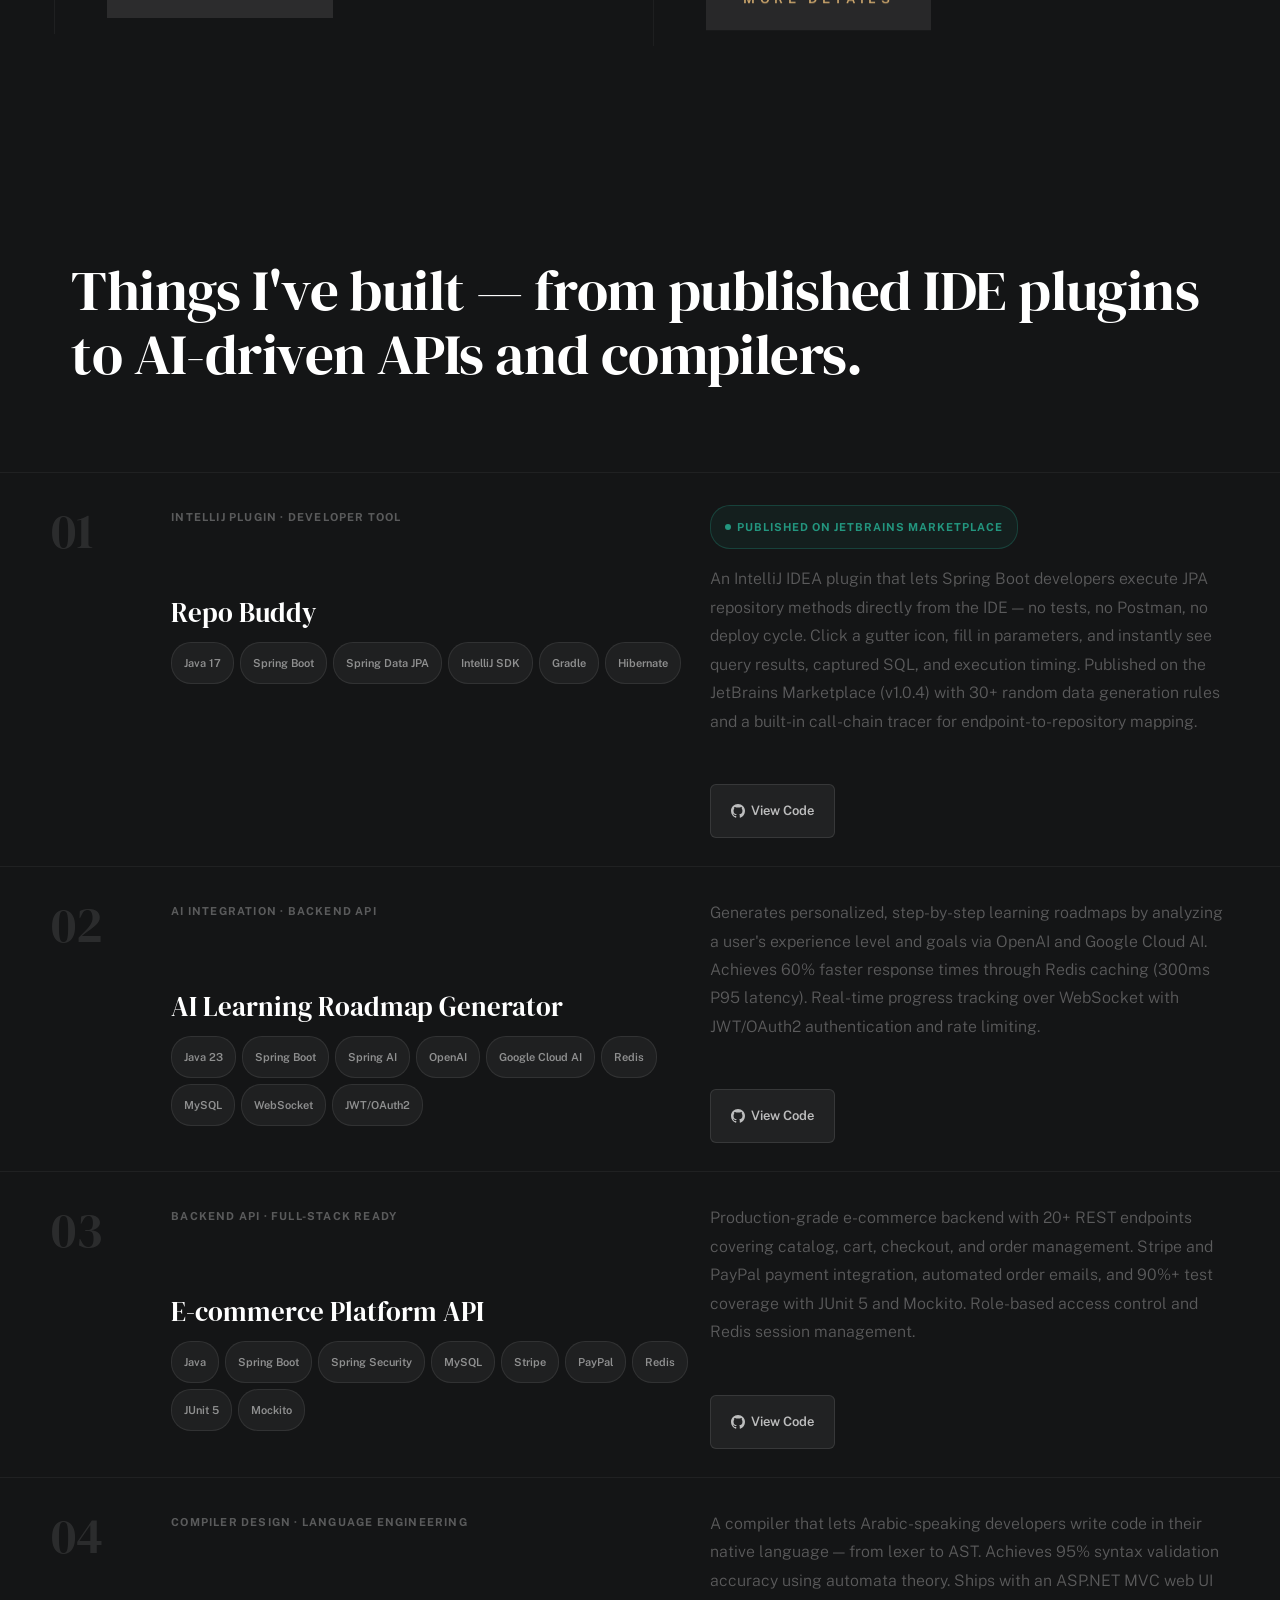
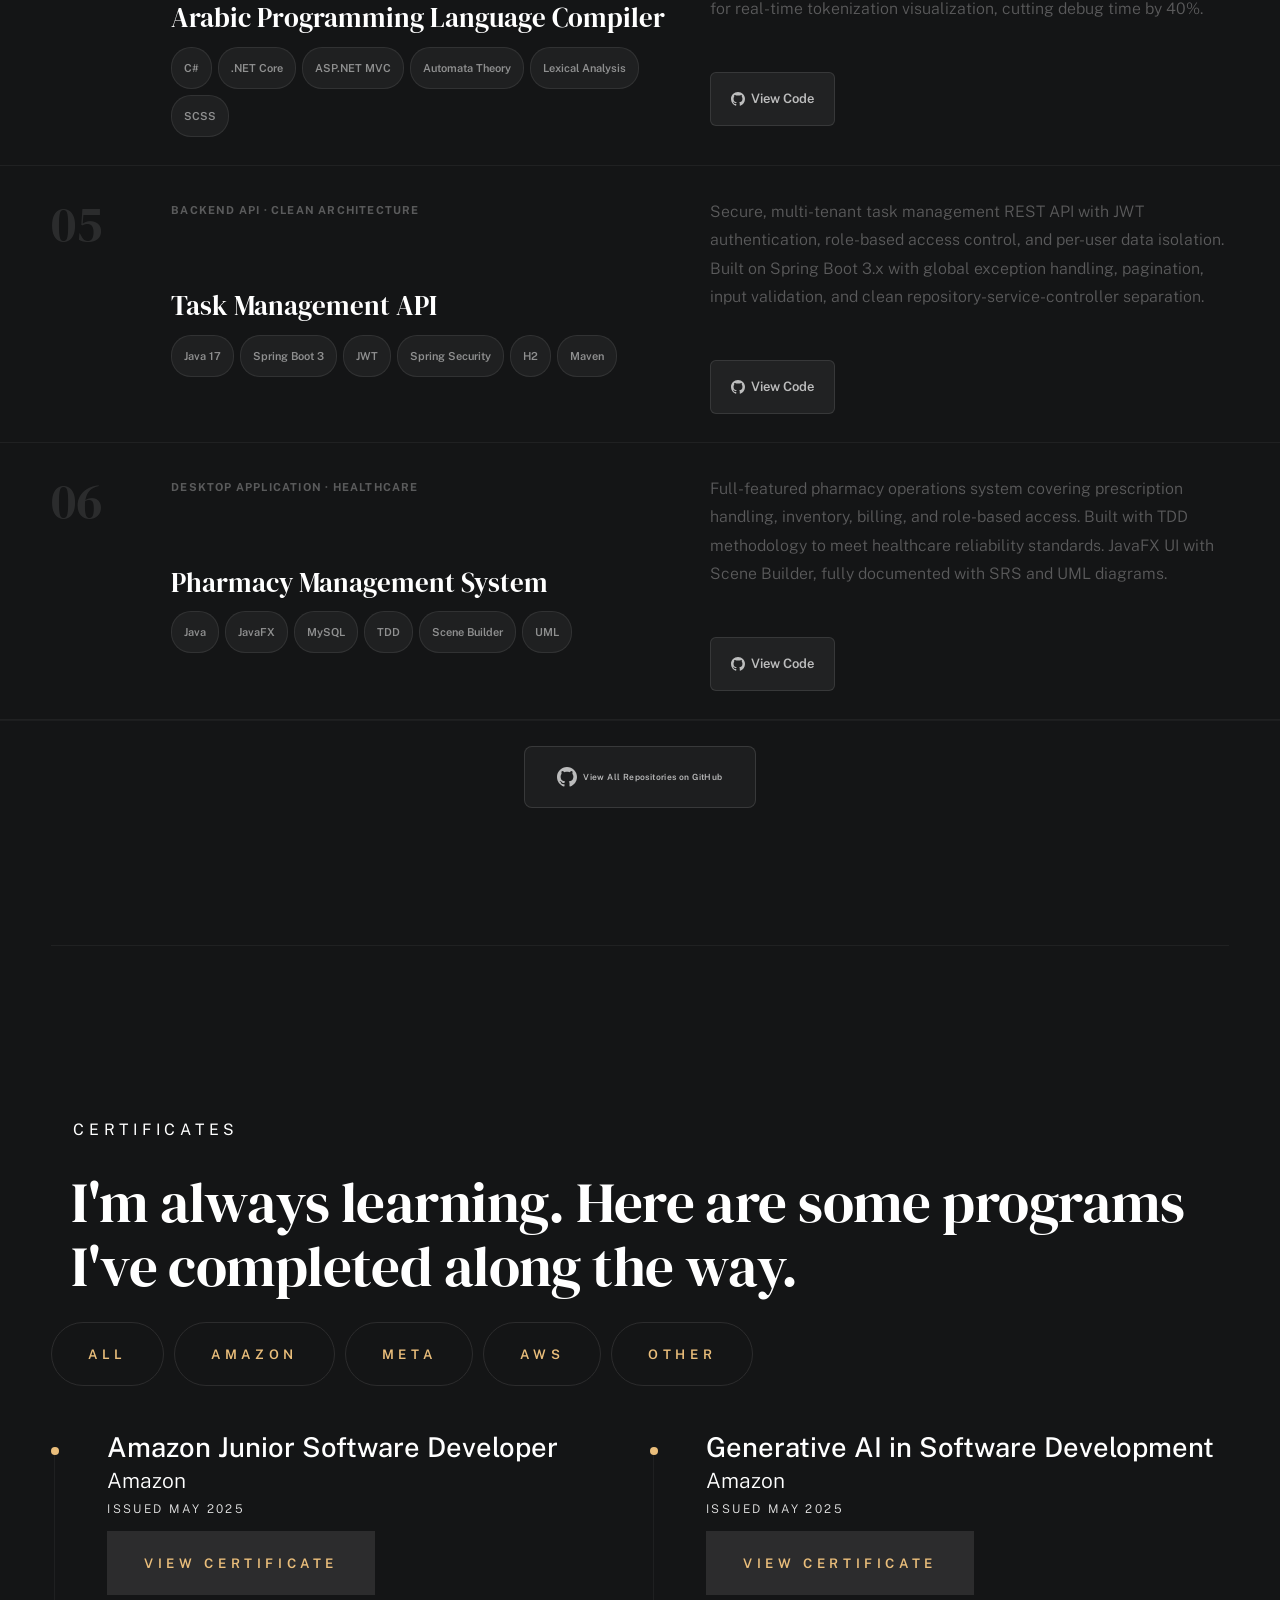
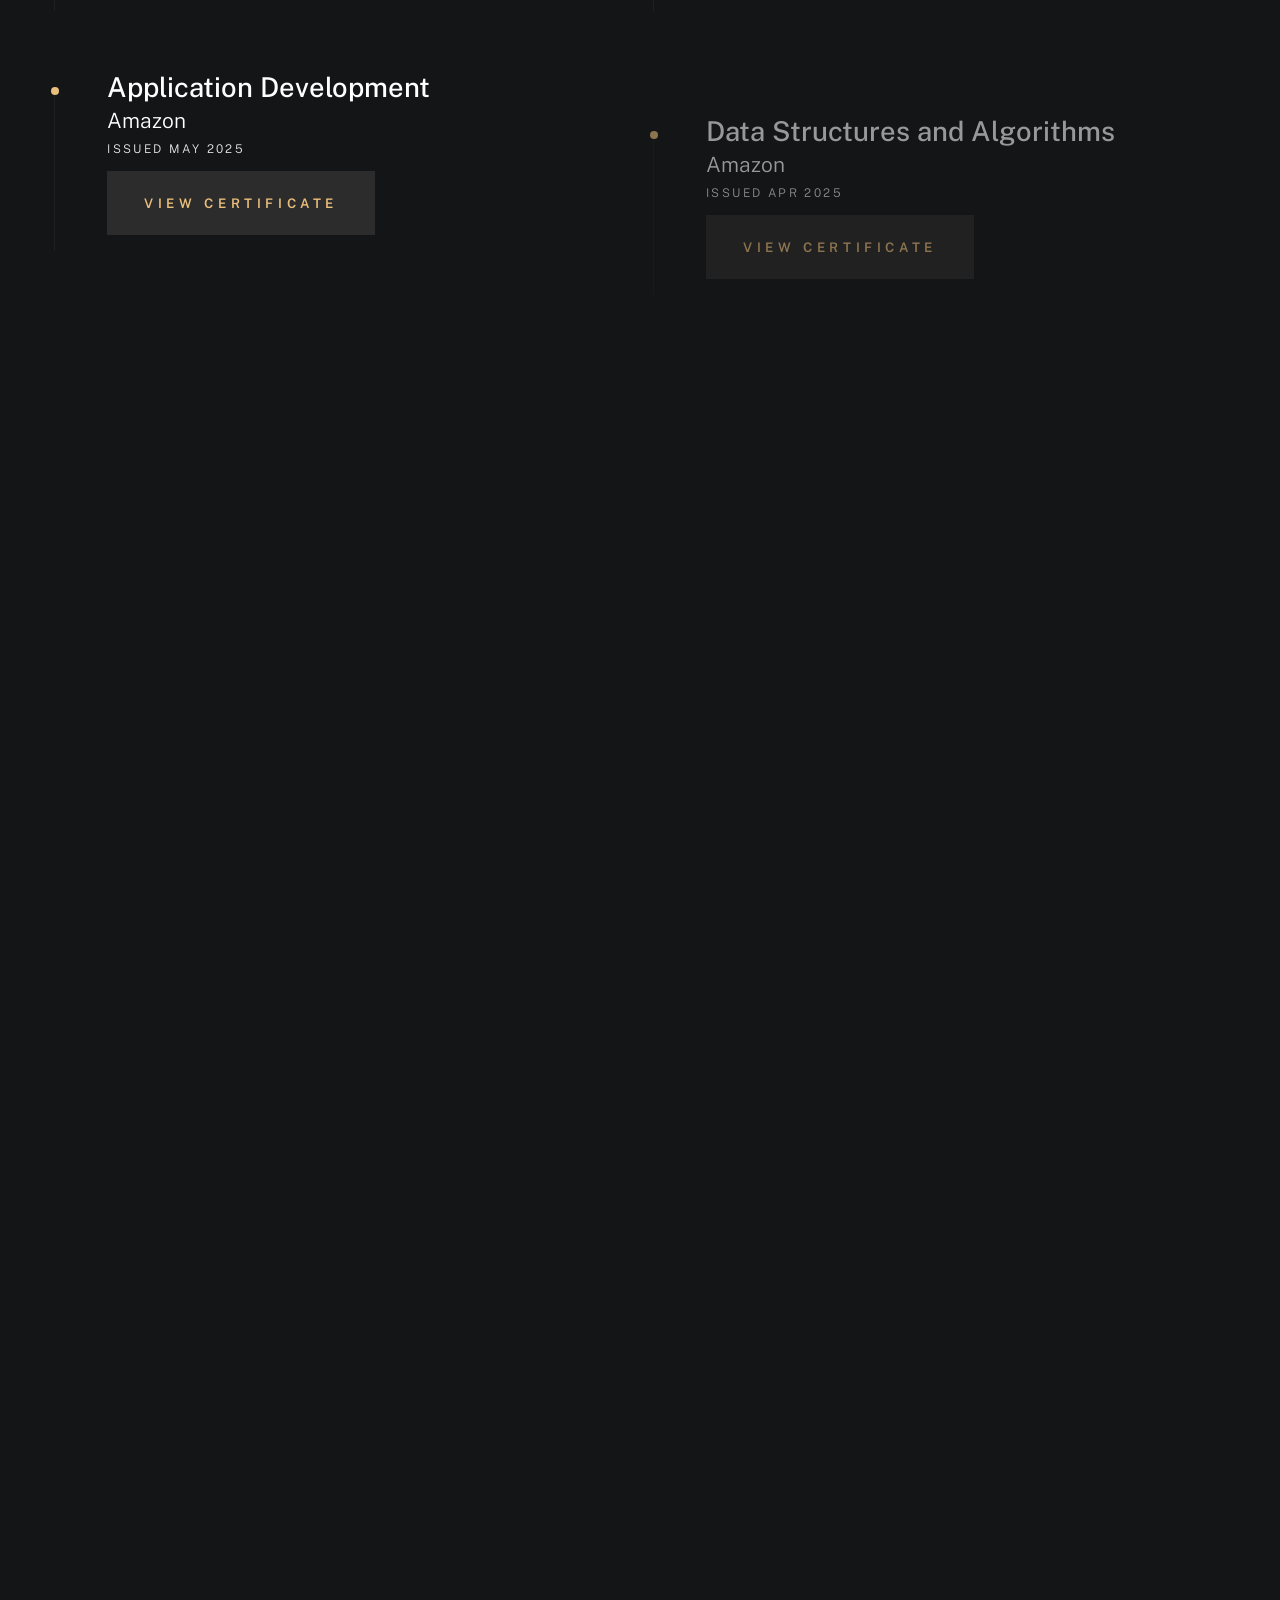
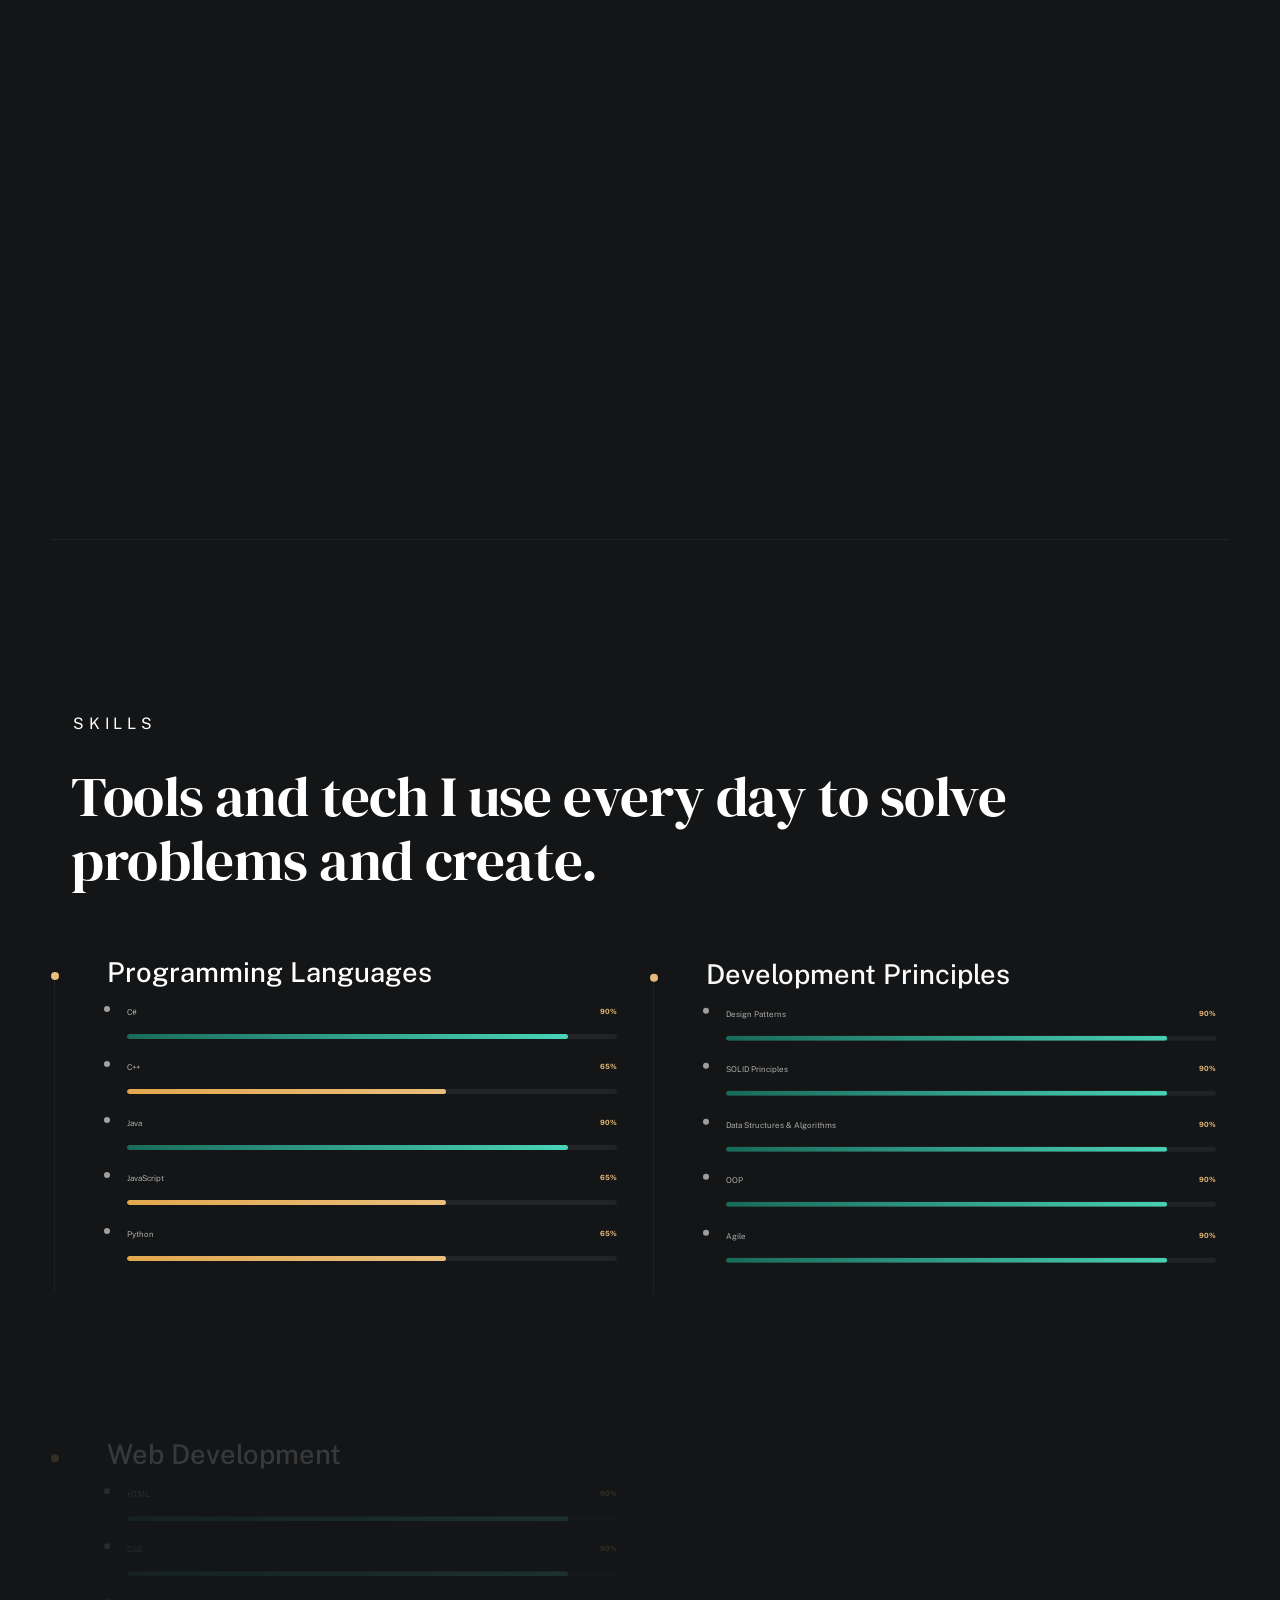
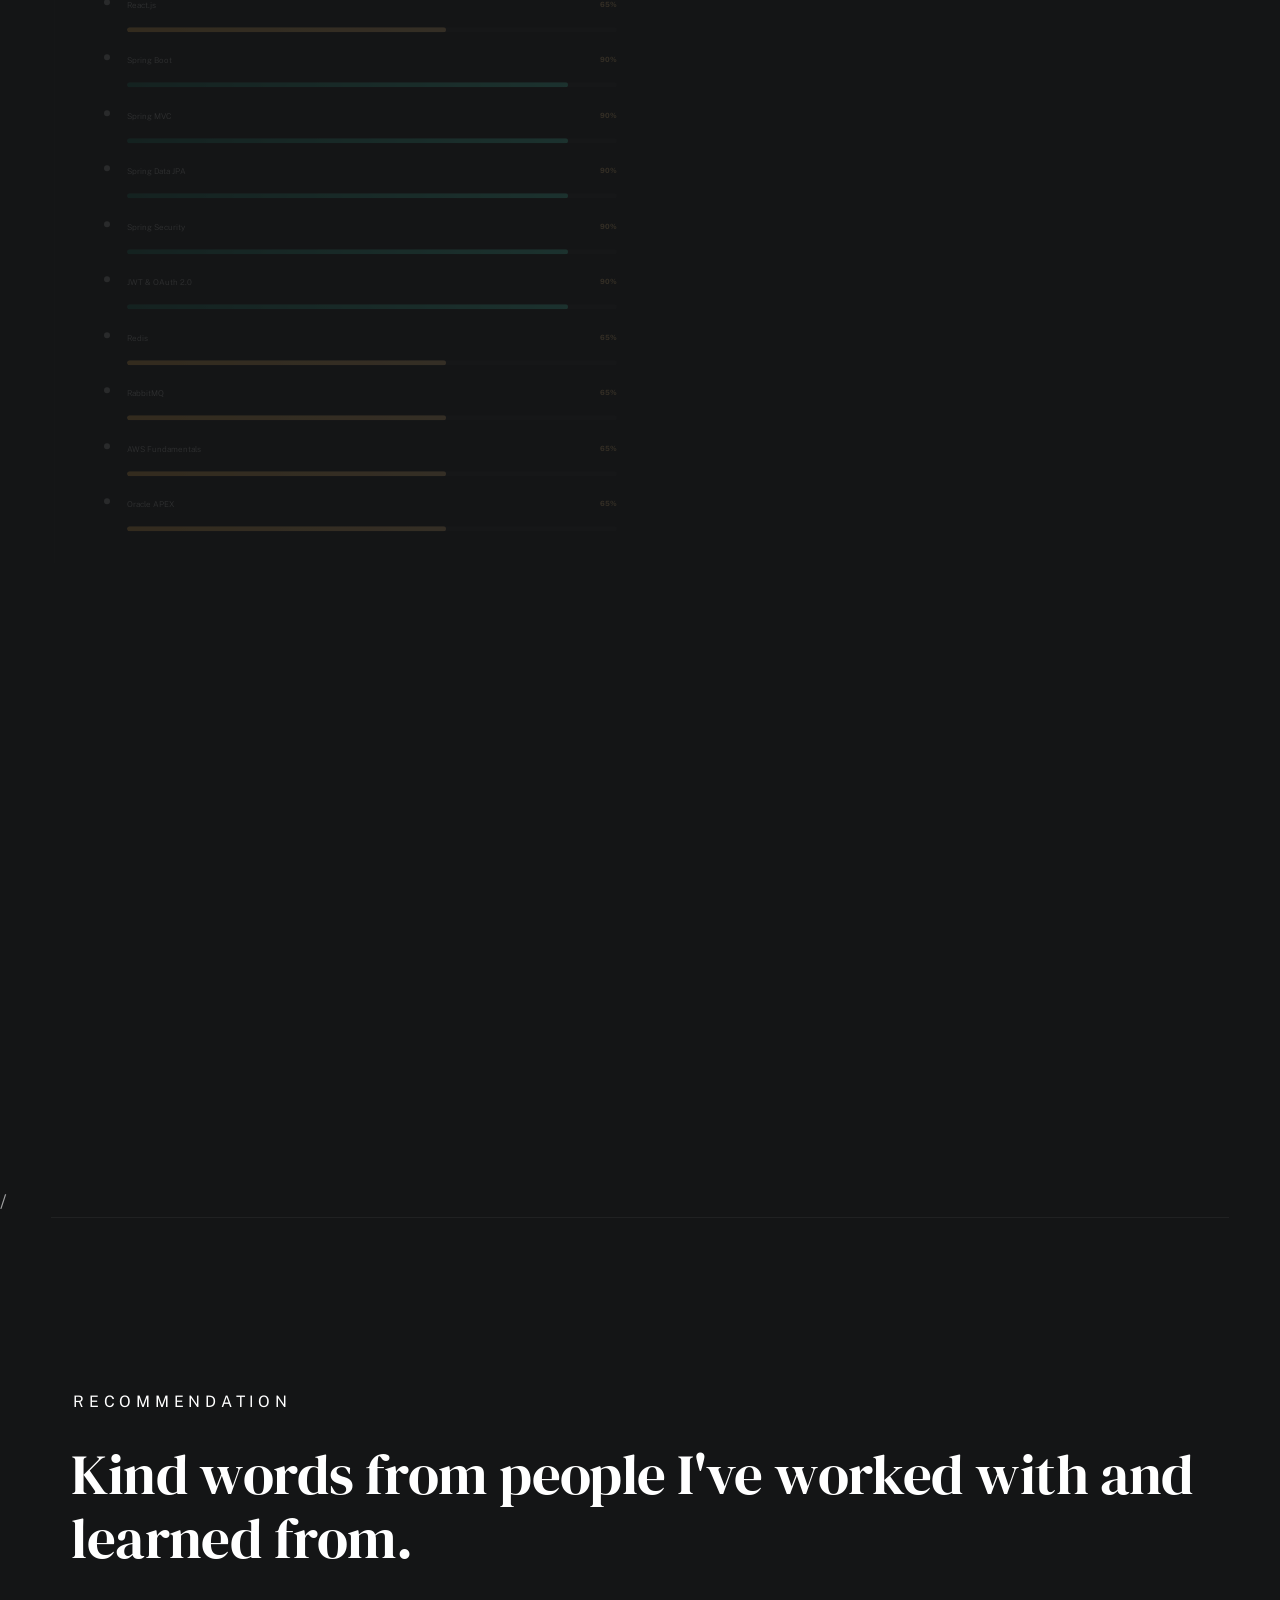
==== commit 93a2a4c7: "before new version2" ====
--- a/index.html
+++ b/index.html
@@ -2,12 +2,47 @@
 <html lang="en">
 <head>
     <meta charset="utf-8">
-    <title>Sherif Elglaly</title>
-    <meta name="description" content="">
-    <meta name="author" content="">
+    <title>Sherif Elglaly — Backend Engineer · Spring Boot · Java · AI</title>
+    <meta name="description" content="Backend Engineer building scalable APIs and AI-driven systems with Java, Spring Boot, and PostgreSQL. USAID Scholar. University of Arizona alumnus.">
+    <meta name="author" content="Sherif Elglaly">
     <meta name="viewport" content="width=device-width, initial-scale=1">
-    <link rel="stylesheet" href="css/vendor.css">
+
+    <!-- Favicon -->
+    <link rel="icon" type="image/svg+xml" href="images/icons/github.svg">
+
+    <!-- Open Graph -->
+    <meta property="og:title" content="Sherif Elglaly — Backend Engineer">
+    <meta property="og:description" content="Building scalable APIs and AI-driven systems with Java, Spring Boot, and PostgreSQL.">
+    <meta property="og:image" content="images/newyork.JPG">
+    <meta property="og:url" content="https://elglaly.github.io">
+    <meta property="og:type" content="website">
+
+    <!-- Twitter Card -->
+    <meta name="twitter:card" content="summary_large_image">
+    <meta name="twitter:title" content="Sherif Elglaly — Backend Engineer">
+    <meta name="twitter:description" content="Building scalable APIs and AI-driven systems with Java, Spring Boot, and PostgreSQL.">
+    <meta name="twitter:image" content="images/newyork.JPG">
+
+    <!-- Preload critical resources -->
+    <link rel="preload" href="css/styles.css" as="style">
+    <link rel="preload" href="js/portfolio.js" as="script">
+
+    <!-- Critical CSS inline for faster first paint -->
+    <style>
+        #preloader{position:fixed;top:0;left:0;right:0;bottom:0;background:#000;z-index:9999;display:flex;align-items:center;justify-content:center}
+        #loader{width:50px;height:50px;border:3px solid #333;border-top-color:#fff;border-radius:50%;animation:spin 1s linear infinite}
+        @keyframes spin{to{transform:rotate(360deg)}}
+        body{margin:0;font-family:sans-serif;background:#0a0a0a;color:#fff}
+        .project-highlights{display:flex;flex-wrap:wrap;gap:8px;margin:12px 0}
+        .highlight-badge{background:linear-gradient(135deg,#667eea 0%,#764ba2 100%);color:#fff;padding:4px 12px;border-radius:20px;font-size:12px;font-weight:600;text-transform:uppercase;letter-spacing:0.5px}
+    </style>
+
+    <!-- Load CSS with media attribute for non-blocking -->
+    <link rel="stylesheet" href="css/vendor.css" media="print" onload="this.media='all'">
     <link rel="stylesheet" href="css/styles.css">
+    <noscript>
+        <link rel="stylesheet" href="css/vendor.css">
+    </noscript>
 
 </head>
 
@@ -35,21 +70,11 @@
             <nav class="column lg-12 main-nav">
                 <ul>
                     <li><a href="#" class="home-link">Sherif</a></li>
-                    <li><a href="#education" class="smoothscroll">Education</a></li>
+                    <li><a href="#about" class="smoothscroll">About</a></li>
+                    <li><a href="#projects" class="smoothscroll">Projects</a></li>
+                    <li><a href="#skills" class="smoothscroll">Skills</a></li>
                     <li><a href="#experience" class="smoothscroll">Experience</a></li>
-                    <li><a href="#accomplishments" class="smoothscroll">Accomplishments</a></li>
-                    <li><a href="#projects" class="smoothscroll">Projects</a></li>
-                   <li>
-                       <div class="dropdown">
-                           <a class="dropdown-btn">More</a>
-                           <div class="dropdown-content">
-                               <a href="#certificate">Certificates</a>
-                               <a href="#skills">Skills</a>
-                               <a href="#recommendation">Recommendation</a>
-                               <a href="#contact">Contacts</a>
-                           </div>
-                       </div>
-                   </li>
+                    <li><a href="#contact" class="smoothscroll">Contact</a></li>
                 </ul>
             </nav>
         </div>
@@ -67,6 +92,10 @@
                     <li><a id="linkedin-link" href="#" target="_blank">LinkedIn</a></li>
                     <li><a id="github-link" href="#" target="_blank">GitHub</a></li>
                 </ul>
+                <div class="intro-cta" style="margin-top:2rem; display:flex; gap:1rem; flex-wrap:wrap;">
+                    <a href="#projects" class="btn btn--medium smoothscroll">View My Work</a>
+                    <a id="cv-link-hero" href="#" target="_blank" class="btn btn--stroke btn--medium">Download CV</a>
+                </div>
             </div>
             <a href="#about" class="intro-scrolldown smoothscroll">
                 <svg width="24" height="24" viewBox="0 0 24 24" xmlns="http://www.w3.org/2000/svg" fill-rule="evenodd" clip-rule="evenodd"><path d="M11 21.883l-6.235-7.527-.765.644 7.521 9 7.479-9-.764-.645-6.236 7.529v-21.884h-1v21.883z"/></svg>
@@ -76,7 +105,7 @@
         <section id="about" class="s-about target-section">
             <div class="row about-info wide" data-animate-block>
                 <div class="column lg-6 md-12 about-info__pic-block">
-                    <img src="images/newyork.JPG" srcset="images/newyork.JPG 1x, images/newyork.JPG 2x" alt="" class="about-info__pic" loading="lazy" data-animate-el>
+                    <img src="images/newyork.JPG" srcset="images/newyork.JPG 1x, images/newyork.JPG 2x" alt="Sherif Elglaly — Software Engineer" class="about-info__pic" loading="lazy" data-animate-el>
                 </div>
                 <div class="column lg-6 md-12">
                     <div class="about-info__text" >
@@ -118,13 +147,18 @@
 
 
         <section id="projects" class="s-works target-section">
-            <div class="row works-portfolio">
-                <div class="column lg-12" data-animate-block>
-                    <h2 class="text-pretitle" data-animate-el>Recent projects</h2>
-                    <p class="h1" data-animate-el>Here are some of my favorite projects I have done lately. Feel free to check them out.</p>
-                    <ul class="folio-list row block-lg-one-half block-stack-on-1000" id="projects-container"></ul>
-                </div>
-            </div>
+            <div class="row works-portfolio" data-animate-block>
+                <div class="column lg-12">
+                    <h2 class="text-pretitle" data-animate-el>Projects</h2>
+                    <p class="h1" data-animate-el>Things I've built — from published IDE plugins to AI-driven APIs and compilers.</p>
+                    <div class="section-meta" data-animate-el>
+                        <span>6 Projects</span>
+                        <span>·</span>
+                        <span>Java · Spring Boot · C# · AI/ML</span>
+                    </div>
+                </div>
+            </div>
+            <ul class="projects-showcase" id="projects-container"></ul>
         </section>
 
         <section id="certificate">
@@ -160,7 +194,7 @@
             </div>
         </section>
 
-        <section id="recommendation">
+        /<section id="recommendation">
             <div class="row contact-top">
                 <div class="column lg-12">
                     <h2 class="text-pretitle">Recommendation</h2>
@@ -173,10 +207,27 @@
                         <div class="swiper-wrapper">
                             <div class="testimonial-slider__slide swiper-slide">
                                 <cite class="testimonial-slider__cite">
+                                    <strong>Amr Saad</strong>
+                                    <span>Senior Oracle APEX Developer</span>
+                                    <span>Contact Financial Holding</span>
+                                </cite>
+                                <p>Sherif has consistently demonstrated strong engineering fundamentals, unusual curiosity about "why" decisions were made, and a systems-oriented mindset. When I asked him to optimize PL/SQL procedures in our compensation rules engine, he didn't only apply routine tuning; he examined architectural trade-offs, clarified constraints, and documented the rationale behind his choices. His work reduced response time by approximately 40%. He communicates clearly, handles feedback professionally, and improves designs without losing sight of operational constraints—qualities that make him reliable in real systems and credible in technical discussions.</p>
+                            </div>
+                            <div class="testimonial-slider__slide swiper-slide">
+                                <cite class="testimonial-slider__cite">
                                     <strong>Diana Saldaña Jiménez</strong>
-                                    <span>Assistant Professor of Practice of the Software Engineering Program at the University of Arizona.</span>
+                                    <span>Assistant Professor of Practice</span>
+                                    <span>University of Arizona</span>
                                 </cite>
                                 <p>Sherif was in my class, SFWE 301 Software Engineering Requirements Analysis and Testing, he demonstrated a high academic performance, always participating and showing skills on problem-solving, teamwork and technical skills as well in coding. I found that he was always ready to work and to push others to do the work they were supposed to do. Also, I noticed that he has great skills and ambitions in the software engineering field. He was in charge to lead his team during the developing of the SRS and implementation as well. I recall that I asked his team permission to share their first draft because they did a very good job.</p>
+                            </div>
+                            <div class="testimonial-slider__slide swiper-slide">
+                                <cite class="testimonial-slider__cite">
+                                    <strong>Dr. Fatma Abd-Alhaleem</strong>
+                                    <span>Assistant Professor</span>
+                                    <span>Assiut University</span>
+                                </cite>
+                                <p>Sherif has consistently demonstrated strong technical ability, intellectual curiosity, and a clear motivation to deepen his expertise. In one of his course assignments, he analyzed the impact of interference on wireless throughput using an experimental setup and presented his findings concisely—among the stronger submissions in the class. Beyond his technical capabilities, Sherif is highly disciplined and committed. He was always punctual, met deadlines reliably, and often submitted work that exceeded the basic requirements. I am confident that Sherif will make a meaningful and positive contribution.</p>
                             </div>
                             <div class="testimonial-slider__slide swiper-slide">
                                 <cite class="testimonial-slider__cite">
@@ -197,7 +248,7 @@
             <div class="row contact-top">
                 <div class="column lg-12">
                     <h2 class="text-pretitle">Get In Touch</h2>
-                    <p class="h1">I love to hear from you. Whether you have a question or just want to chat about design, tech & art — shoot me a message.</p>
+                    <p class="h1">Have a project in mind or a role to fill? I'd love to talk — whether it's backend architecture, API design, or AI features.</p>
                 </div>
             </div>
             <div class="row contact-bottom">
@@ -216,7 +267,8 @@
                     </ul>
                 </div>
                 <div class="column lg-4 md-12 contact-block">
-                    <a id="say-hello" href="#" target="_blank" class="mailtoui btn btn--medium u-fullwidth contact-btn">Say Hello.</a>
+                    <a id="say-hello" href="#" target="_blank" class="mailtoui btn btn--medium u-fullwidth contact-btn">Let's Work Together →</a>
+                    <p style="margin-top: 1rem; font-size: 0.85rem; color: var(--color-text-light); text-align: center;">I typically reply within 24 hours.</p>
                 </div>
             </div>
         </section>
@@ -225,7 +277,7 @@
     <footer class="s-footer">
         <div class="row">
             <div class="column ss-copyright">
-                <span>© Copyright Sherif Elglaly 2021</span>
+                <span>© Copyright Sherif Elglaly 2025</span>
             </div>
             <div class="ss-go-top">
                 <a class="smoothscroll" title="Back to Top" href="#top">
@@ -236,8 +288,10 @@
     </footer>
 </div>
 
-<script src='js/plugins.js'></script>
-<script src='js/main.js'></script>
-<script src='js/portfolio.js'></script>
+<!-- Load scripts with defer for non-blocking -->
+<script src='js/plugins.js' defer></script>
+<script src='js/main.js' defer></script>
+<script src='js/portfolio.js' defer></script>
+<script src='js/animations.js' defer></script>
 </body>
 </html>
--- a/css/styles.css
+++ b/css/styles.css
@@ -4597,4 +4597,831 @@
   .skill-level.intermediate { color: #f39c12; }
   .skill-level.beginner { color: #e74c3c; }
   .skill-level.native { color: #3498db; }
-  .skill-level.fluent { color: #9b59b6; }+  .skill-level.fluent { color: #9b59b6; }
+
+/* --- Portfolio Improvements --- */
+.folio-list__item p,
+.about-info__text p,
+.timeline__desc p {
+    line-height: 1.7;
+    max-width: 65ch;
+}
+
+.text-huge-title {
+    font-size: clamp(2.5rem, 6vw, 4.5rem);
+}
+
+.folio-list__item-link {
+    margin-bottom: 1.25rem;
+}
+
+.intro-cta {
+    margin-top: 2rem;
+    display: flex;
+    gap: 1rem;
+    flex-wrap: wrap;
+}
+
+@media (max-width: 600px) {
+    .intro-cta {
+        flex-direction: column;
+    }
+    .intro-cta .btn {
+        width: 100%;
+        text-align: center;
+    }
+}
+
+/* =============================================
+   Project Cards — Redesigned
+   ============================================= */
+
+#projects-container {
+    list-style: none;
+    padding: 0;
+    margin: 0;
+    gap: 1.6rem;
+    align-items: stretch;
+}
+
+#projects-container .folio-list__item {
+    padding: 0;
+    margin-bottom: 1.6rem;
+}
+
+.project-card {
+    background: #1c1c1e;
+    border: 1px solid rgba(255, 255, 255, 0.07);
+    border-radius: 14px;
+    overflow: hidden;
+    display: flex;
+    flex-direction: column;
+    height: 100%;
+    transition: transform 0.25s ease, box-shadow 0.25s ease, border-color 0.25s ease;
+}
+
+.project-card:hover {
+    transform: translateY(-5px);
+    box-shadow: 0 20px 50px rgba(0, 0, 0, 0.45);
+    border-color: rgba(255, 255, 255, 0.14);
+}
+
+/* --- Header gradient banner --- */
+.project-card__header {
+    position: relative;
+    padding: 1.75rem 2rem 1.5rem;
+    overflow: hidden;
+    min-height: 110px;
+    display: flex;
+    flex-direction: column;
+    justify-content: space-between;
+}
+
+.project-card__header::before,
+.project-card__header::after {
+    content: '';
+    position: absolute;
+    border-radius: 50%;
+    background: rgba(255, 255, 255, 0.07);
+    pointer-events: none;
+}
+
+.project-card__header::before {
+    width: 100px;
+    height: 100px;
+    top: -30px;
+    right: 20px;
+}
+
+.project-card__header::after {
+    width: 160px;
+    height: 160px;
+    bottom: -60px;
+    right: -40px;
+    background: rgba(255, 255, 255, 0.05);
+}
+
+.project-card__num {
+    font-family: var(--font-2, 'DM Serif Display', serif);
+    font-size: 2.8rem;
+    font-weight: 700;
+    color: rgba(255, 255, 255, 0.22);
+    line-height: 1;
+    display: block;
+    margin-bottom: 0.75rem;
+}
+
+.project-card__badges {
+    display: flex;
+    align-items: center;
+    flex-wrap: wrap;
+    gap: 0.4rem;
+    position: relative;
+    z-index: 1;
+}
+
+.project-card__type {
+    display: inline-block;
+    font-size: 0.68rem;
+    font-weight: 600;
+    text-transform: uppercase;
+    letter-spacing: 0.8px;
+    color: rgba(255, 255, 255, 0.9);
+    background: rgba(255, 255, 255, 0.15);
+    backdrop-filter: blur(4px);
+    padding: 3px 10px;
+    border-radius: 20px;
+    border: 1px solid rgba(255, 255, 255, 0.2);
+}
+
+.project-card__featured-badge {
+    display: inline-block;
+    font-size: 0.65rem;
+    font-weight: 700;
+    text-transform: uppercase;
+    letter-spacing: 1.2px;
+    color: #fff;
+    background: rgba(0, 0, 0, 0.25);
+    padding: 3px 10px;
+    border-radius: 20px;
+    border: 1px solid rgba(255, 255, 255, 0.35);
+}
+
+/* --- Body --- */
+.project-card__body {
+    padding: 1.5rem 2rem;
+    flex: 1;
+    display: flex;
+    flex-direction: column;
+    gap: 0.85rem;
+}
+
+.project-card__title {
+    font-size: 1.25rem;
+    font-weight: 700;
+    color: #fff;
+    margin: 0;
+    line-height: 1.3;
+    letter-spacing: -0.2px;
+}
+
+.project-card__desc {
+    font-size: 0.875rem;
+    line-height: 1.72;
+    color: #a1a1a2;
+    margin: 0;
+    flex: 1;
+}
+
+/* --- Tech chips --- */
+.project-card__tech {
+    display: flex;
+    flex-wrap: wrap;
+    gap: 5px;
+    padding-top: 0.4rem;
+    margin-top: auto;
+}
+
+.tech-chip {
+    font-size: 0.7rem;
+    font-weight: 600;
+    padding: 4px 10px;
+    border-radius: 20px;
+    background: rgba(255, 255, 255, 0.05);
+    color: rgba(255, 255, 255, 0.6);
+    border: 1px solid rgba(255, 255, 255, 0.09);
+    letter-spacing: 0.2px;
+    white-space: nowrap;
+    transition: background 0.2s, color 0.2s;
+}
+
+.project-card:hover .tech-chip {
+    background: rgba(255, 255, 255, 0.08);
+    color: rgba(255, 255, 255, 0.75);
+}
+
+/* --- Footer buttons --- */
+.project-card__footer {
+    padding: 1.1rem 2rem;
+    border-top: 1px solid rgba(255, 255, 255, 0.06);
+    display: flex;
+    gap: 0.65rem;
+    align-items: center;
+    flex-wrap: wrap;
+}
+
+.project-card__btn {
+    display: inline-flex;
+    align-items: center;
+    gap: 0.45rem;
+    font-size: 0.78rem;
+    font-weight: 600;
+    padding: 8px 16px;
+    border-radius: 7px;
+    text-decoration: none;
+    transition: all 0.2s ease;
+    letter-spacing: 0.3px;
+    line-height: 1;
+}
+
+.project-card__btn--github {
+    background: rgba(255, 255, 255, 0.07);
+    color: rgba(255, 255, 255, 0.8);
+    border: 1px solid rgba(255, 255, 255, 0.1);
+}
+
+.project-card__btn--github:hover {
+    background: rgba(255, 255, 255, 0.13);
+    color: #fff;
+    border-color: rgba(255, 255, 255, 0.2);
+}
+
+.project-card__btn--demo {
+    background: hsla(36, 72%, 70%, 1);
+    color: #000;
+    border: 1px solid transparent;
+    font-weight: 700;
+}
+
+.project-card__btn--demo:hover {
+    background: hsla(36, 72%, 60%, 1);
+    color: #000;
+}
+
+/* --- Featured card: side-by-side on large screens --- */
+.project-card--featured {
+    flex-direction: row;
+}
+
+.project-card--featured .project-card__header {
+    min-width: 240px;
+    max-width: 280px;
+    min-height: unset;
+    justify-content: flex-end;
+}
+
+.project-card--featured .project-card__num {
+    font-size: 4.5rem;
+}
+
+.project-card--featured .project-card__title {
+    font-size: 1.5rem;
+}
+
+.project-card--featured .project-card__desc {
+    font-size: 0.9rem;
+}
+
+/* Collapse featured card to vertical on smaller screens */
+@media (max-width: 900px) {
+    .project-card--featured {
+        flex-direction: column;
+    }
+
+    .project-card--featured .project-card__header {
+        min-width: unset;
+        max-width: unset;
+        min-height: 110px;
+    }
+}
+
+/* Full-width cards stack single column on mobile */
+@media (max-width: 600px) {
+    .project-card__body,
+    .project-card__footer,
+    .project-card__header {
+        padding-left: 1.25rem;
+        padding-right: 1.25rem;
+    }
+
+    .project-card__title {
+        font-size: 1.1rem;
+    }
+
+    .project-card--featured .project-card__title {
+        font-size: 1.2rem;
+    }
+}
+
+/* =============================================
+   Enhanced Animation Styles
+   ============================================= */
+
+/* --- Scroll Progress Bar --- */
+#scroll-progress {
+    position: fixed;
+    top: 0;
+    left: 0;
+    height: 3px;
+    width: 100%;
+    background: linear-gradient(90deg, var(--color-1) 0%, var(--color-2) 60%, var(--color-1) 100%);
+    background-size: 200% 100%;
+    transform-origin: left center;
+    transform: scaleX(0);
+    z-index: 10001;
+    animation: progressShimmer 3s linear infinite;
+}
+
+@keyframes progressShimmer {
+    0%   { background-position: 0% 0%; }
+    100% { background-position: 200% 0%; }
+}
+
+/* --- Nav Glassmorphism on Scroll --- */
+.s-header {
+    transition: background 0.3s ease, backdrop-filter 0.3s ease, box-shadow 0.3s ease;
+}
+
+.s-header.is-scrolled {
+    background: rgba(14, 14, 16, 0.88) !important;
+    backdrop-filter: blur(22px);
+    -webkit-backdrop-filter: blur(22px);
+    box-shadow: 0 1px 0 rgba(255, 255, 255, 0.06), 0 4px 24px rgba(0, 0, 0, 0.3);
+}
+
+/* --- Hero Particles Canvas --- */
+#hero-particles {
+    position: absolute;
+    inset: 0;
+    width: 100%;
+    height: 100%;
+    pointer-events: none;
+    z-index: 0;
+    opacity: 0.7;
+}
+
+/* Ensure hero content sits above canvas */
+.s-intro .row.intro-content {
+    position: relative;
+    z-index: 1;
+}
+
+.s-intro .intro-scrolldown {
+    position: relative;
+    z-index: 1;
+}
+
+/* --- Ambient Cursor Glow --- */
+#cursor-glow {
+    position: fixed;
+    width: 380px;
+    height: 380px;
+    border-radius: 50%;
+    background: radial-gradient(circle, rgba(234, 190, 124, 0.055) 0%, transparent 70%);
+    pointer-events: none;
+    z-index: 0;
+    transform: translate(-50%, -50%);
+    transition: left 0.12s ease, top 0.12s ease;
+}
+
+/* --- Animated Gradient on Hero Name --- */
+.text-huge-title {
+    background: linear-gradient(120deg, #ffffff 0%, var(--color-1) 40%, #ffffff 60%, var(--color-1-light) 100%);
+    background-size: 250% auto;
+    -webkit-background-clip: text;
+    -webkit-text-fill-color: transparent;
+    background-clip: text;
+    animation: nameGradient 5s ease infinite;
+}
+
+@keyframes nameGradient {
+    0%   { background-position: 0% center; }
+    50%  { background-position: 100% center; }
+    100% { background-position: 0% center; }
+}
+
+/* --- Typing Cursor --- */
+#typing-cursor {
+    display: inline-block;
+    width: 2px;
+    height: 0.9em;
+    background: var(--color-1);
+    margin-left: 1px;
+    vertical-align: text-bottom;
+    animation: cursorBlink 0.9s step-end infinite;
+}
+
+@keyframes cursorBlink {
+    0%, 100% { opacity: 1; }
+    50%       { opacity: 0; }
+}
+
+/* --- Hero Stats --- */
+.hero-stats {
+    display: flex;
+    gap: 2.5rem;
+    margin-top: 2.2rem;
+    flex-wrap: wrap;
+}
+
+.hero-stat {
+    position: relative;
+    padding-left: 1rem;
+}
+
+.hero-stat::before {
+    content: '';
+    position: absolute;
+    left: 0;
+    top: 0;
+    bottom: 0;
+    width: 2px;
+    background: var(--color-1);
+    border-radius: 2px;
+}
+
+.hero-stat__number {
+    display: block;
+    font-family: var(--font-2);
+    font-size: 2.2rem;
+    color: var(--color-1);
+    line-height: 1;
+    font-weight: 700;
+}
+
+.hero-stat__label {
+    display: block;
+    font-size: 0.7rem;
+    text-transform: uppercase;
+    letter-spacing: 1.2px;
+    color: var(--color-text-light, #5b5b5c);
+    margin-top: 5px;
+}
+
+@media (max-width: 600px) {
+    .hero-stats {
+        gap: 1.5rem;
+    }
+
+    .hero-stat__number {
+        font-size: 1.7rem;
+    }
+}
+
+/* --- CTA Buttons Glow Pulse --- */
+.intro-cta .btn:first-child {
+    box-shadow: 0 0 0 0 rgba(234, 190, 124, 0.4);
+    animation: ctaGlow 2.5s ease-out infinite;
+}
+
+@keyframes ctaGlow {
+    0%   { box-shadow: 0 0 0 0 rgba(234, 190, 124, 0.4); }
+    60%  { box-shadow: 0 0 0 12px rgba(234, 190, 124, 0); }
+    100% { box-shadow: 0 0 0 0 rgba(234, 190, 124, 0); }
+}
+
+/* --- About Image Float --- */
+.about-info__pic {
+    animation: floatImage 7s ease-in-out infinite;
+}
+
+@keyframes floatImage {
+    0%, 100% { transform: translateY(0px);    }
+    50%       { transform: translateY(-10px);  }
+}
+
+/* --- Project Card Shimmer on Hover --- */
+.project-card {
+    position: relative;
+    overflow: hidden;
+}
+
+.project-card::after {
+    content: '';
+    position: absolute;
+    inset: 0;
+    background: linear-gradient(115deg, transparent 30%, rgba(255, 255, 255, 0.035) 50%, transparent 70%);
+    transform: translateX(-100%);
+    transition: transform 0s;
+    pointer-events: none;
+    z-index: 2;
+}
+
+.project-card:hover::after {
+    transform: translateX(100%);
+    transition: transform 0.6s ease;
+}
+
+/* Disable CSS hover lift for JS-tilt cards (JS handles it) */
+.project-card.js-tilt:hover {
+    transform: none;
+}
+
+/* --- Animated Skill Bars --- */
+.skill-bar-wrap {
+    margin-bottom: 0.85rem;
+}
+
+.skill-bar-label {
+    display: flex;
+    justify-content: space-between;
+    align-items: center;
+    margin-bottom: 6px;
+    font-size: 0.8rem;
+    color: rgba(255, 255, 255, 0.75);
+}
+
+.skill-bar-label span:last-child {
+    color: var(--color-1);
+    font-weight: 700;
+    font-size: 0.72rem;
+}
+
+.skill-bar-track {
+    height: 5px;
+    background: rgba(255, 255, 255, 0.06);
+    border-radius: 10px;
+    overflow: hidden;
+}
+
+.skill-bar-fill {
+    height: 100%;
+    border-radius: 10px;
+    width: 0%;
+    transition: width 1.3s cubic-bezier(0.4, 0, 0.2, 1);
+}
+
+.skill-bar-fill.advanced     { background: linear-gradient(90deg, var(--color-2-dark), var(--color-2-lighter)); }
+.skill-bar-fill.intermediate { background: linear-gradient(90deg, var(--color-1-dark), var(--color-1)); }
+.skill-bar-fill.beginner     { background: linear-gradient(90deg, #c94b4b, #e57373); }
+.skill-bar-fill.native,
+.skill-bar-fill.fluent       { background: linear-gradient(90deg, #667eea, #9b6fe0); }
+
+/* --- Section Heading Reveal --- */
+.reveal-heading {
+    opacity: 0;
+    transform: translateY(24px);
+    transition: opacity 0.85s cubic-bezier(0.23, 1, 0.32, 1), transform 0.85s cubic-bezier(0.23, 1, 0.32, 1);
+}
+
+.reveal-heading.is-revealed {
+    opacity: 1;
+    transform: translateY(0);
+}
+
+/* --- View All on GitHub Button --- */
+.view-all-wrap {
+    margin-top: 0;
+    padding: 2.5rem 4%;
+    text-align: center;
+    border-top: 1px solid rgba(255, 255, 255, .04);
+}
+
+.view-all-btn {
+    display: inline-flex;
+    align-items: center;
+    gap: 0.6rem;
+    padding: 14px 32px;
+    border-radius: 8px;
+    border: 1px solid rgba(255, 255, 255, 0.12);
+    background: rgba(255, 255, 255, 0.04);
+    color: rgba(255, 255, 255, 0.7);
+    font-size: 0.85rem;
+    font-weight: 600;
+    letter-spacing: 0.4px;
+    text-decoration: none;
+    transition: background 0.25s ease, border-color 0.25s ease, color 0.25s ease, transform 0.2s ease;
+}
+
+.view-all-btn:hover {
+    background: rgba(234, 190, 124, 0.08);
+    border-color: var(--color-1);
+    color: var(--color-1);
+    transform: translateY(-2px);
+}
+
+/* --- Enhanced Background Circle Animation --- */
+.circles span:nth-child(1) { animation: circleOrbit 22s linear infinite; }
+.circles span:nth-child(2) { animation: circleOrbit 30s linear infinite reverse; }
+.circles span:nth-child(3) { animation: circleOrbit 18s linear infinite; animation-delay: -6s; }
+.circles span:nth-child(4) { animation: circleOrbit 26s linear infinite reverse; animation-delay: -3s; }
+.circles span:nth-child(5) { animation: circleOrbit 35s linear infinite; animation-delay: -10s; }
+
+@keyframes circleOrbit {
+    0%   { opacity: 0.04; transform: rotate(0deg) scale(1); }
+    25%  { opacity: 0.12; }
+    50%  { opacity: 0.06; transform: rotate(180deg) scale(1.05); }
+    75%  { opacity: 0.12; }
+    100% { opacity: 0.04; transform: rotate(360deg) scale(1); }
+}
+
+/* =============================================
+   Projects — Showcase Rows
+   ============================================= */
+
+.section-meta {
+    margin-top: 1.2rem;
+    font-size: var(--text-xs);
+    color: rgba(255, 255, 255, .35);
+    display: flex;
+    align-items: center;
+    gap: 1.2rem;
+    margin-bottom: 3rem;
+}
+
+.projects-showcase {
+    list-style: none;
+    padding: 0;
+    margin: 0;
+    border-top: 1px solid rgba(255, 255, 255, .05);
+}
+
+.project-row {
+    display: grid;
+    grid-template-columns: 100px 1fr 1fr;
+    align-items: start;
+    padding: 2.8rem 4%;
+    border-bottom: 1px solid rgba(255, 255, 255, .05);
+    gap: 2rem;
+    position: relative;
+    cursor: default;
+    transition: background .3s ease;
+}
+
+.project-row:hover {
+    background: rgba(255, 255, 255, .018);
+}
+
+.project-row::before {
+    content: '';
+    position: absolute;
+    left: 0; top: 0; bottom: 0;
+    width: 3px;
+    background: var(--accent, #eabe7c);
+    transform: scaleY(0);
+    transform-origin: top;
+    transition: transform .35s cubic-bezier(.23, 1, .32, 1);
+}
+
+.project-row:hover::before {
+    transform: scaleY(1);
+}
+
+.proj-num {
+    font-family: var(--font-2);
+    font-size: 5rem;
+    color: rgba(255, 255, 255, .1);
+    line-height: 1;
+    padding-top: .5rem;
+    transition: color .3s ease;
+}
+
+.project-row:hover .proj-num {
+    color: var(--accent, #eabe7c);
+}
+
+.proj-type {
+    font-size: 1.1rem;
+    font-weight: 700;
+    letter-spacing: 1.2px;
+    text-transform: uppercase;
+    color: rgba(255, 255, 255, .3);
+    margin-bottom: 1rem;
+}
+
+.proj-name {
+    font-family: var(--font-2);
+    font-size: var(--text-lg);
+    color: #fff;
+    line-height: 1.2;
+    margin-bottom: 1.2rem;
+    transition: color .3s ease;
+}
+
+.project-row:hover .proj-name {
+    color: var(--accent, #eabe7c);
+}
+
+.proj-tech {
+    display: flex;
+    flex-wrap: wrap;
+    gap: 6px;
+}
+
+.proj-chip {
+    font-size: 1.1rem;
+    font-weight: 600;
+    padding: 4px 12px;
+    border-radius: 20px;
+    background: rgba(255, 255, 255, .05);
+    color: rgba(255, 255, 255, .5);
+    border: 1px solid rgba(255, 255, 255, .08);
+    transition: all .2s ease;
+}
+
+.project-row:hover .proj-chip {
+    background: rgba(255, 255, 255, .08);
+    color: rgba(255, 255, 255, .7);
+}
+
+.proj-right {
+    display: flex;
+    flex-direction: column;
+    gap: 1.6rem;
+    padding-top: .4rem;
+}
+
+.proj-desc {
+    font-size: var(--text-sm);
+    line-height: 1.8;
+    color: var(--color-text-light);
+}
+
+.proj-actions {
+    display: flex;
+    gap: 1rem;
+    align-items: center;
+    flex-wrap: wrap;
+}
+
+.btn-proj-code {
+    font-size: 1.3rem;
+    font-weight: 600;
+    padding: 10px 20px;
+    border-radius: 6px;
+    background: rgba(255, 255, 255, .06);
+    color: rgba(255, 255, 255, .7);
+    border: 1px solid rgba(255, 255, 255, .1);
+    text-decoration: none;
+    display: inline-flex;
+    align-items: center;
+    gap: .6rem;
+    transition: all .2s ease;
+}
+
+.btn-proj-code:hover {
+    background: rgba(255, 255, 255, .12);
+    color: #fff;
+}
+
+.btn-proj-demo {
+    font-size: 1.3rem;
+    font-weight: 700;
+    padding: 10px 20px;
+    border-radius: 6px;
+    background: #eabe7c;
+    color: #000;
+    text-decoration: none;
+    display: inline-flex;
+    align-items: center;
+    transition: all .2s ease;
+}
+
+.btn-proj-demo:hover {
+    background: #d9a56f;
+}
+
+.proj-badge {
+    font-size: 1.1rem;
+    font-weight: 700;
+    letter-spacing: 1px;
+    text-transform: uppercase;
+    padding: 5px 14px;
+    border-radius: 20px;
+    border: 1px solid;
+    display: inline-flex;
+    align-items: center;
+    gap: .6rem;
+    align-self: flex-start;
+}
+
+.proj-badge--published {
+    color: #23967f;
+    border-color: rgba(35, 150, 127, .3);
+    background: rgba(35, 150, 127, .08);
+}
+
+.proj-badge--published::before {
+    content: '';
+    width: 6px;
+    height: 6px;
+    border-radius: 50%;
+    background: #23967f;
+    animation: projpulse 1.5s ease infinite;
+}
+
+@keyframes projpulse {
+    0%, 100% { opacity: 1; }
+    50% { opacity: .3; }
+}
+
+/* Responsive: stack on tablet */
+@media (max-width: 900px) {
+    .project-row {
+        grid-template-columns: 60px 1fr;
+        grid-template-rows: auto auto;
+        padding: 2.4rem 4%;
+    }
+    .proj-num { font-size: 2rem; }
+    .proj-right { grid-column: 1 / -1; }
+    .proj-name { font-size: 1.5rem; }
+}
+
+@media (max-width: 600px) {
+    .project-row {
+        grid-template-columns: 1fr;
+        padding: 2rem 5%;
+    }
+    .proj-num { display: none; }
+    .proj-name { font-size: 1.3rem; }
+}
--- a/css/styles.css
+++ b/css/styles.css
@@ -4597,4 +4597,831 @@
   .skill-level.intermediate { color: #f39c12; }
   .skill-level.beginner { color: #e74c3c; }
   .skill-level.native { color: #3498db; }
-  .skill-level.fluent { color: #9b59b6; }+  .skill-level.fluent { color: #9b59b6; }
+
+/* --- Portfolio Improvements --- */
+.folio-list__item p,
+.about-info__text p,
+.timeline__desc p {
+    line-height: 1.7;
+    max-width: 65ch;
+}
+
+.text-huge-title {
+    font-size: clamp(2.5rem, 6vw, 4.5rem);
+}
+
+.folio-list__item-link {
+    margin-bottom: 1.25rem;
+}
+
+.intro-cta {
+    margin-top: 2rem;
+    display: flex;
+    gap: 1rem;
+    flex-wrap: wrap;
+}
+
+@media (max-width: 600px) {
+    .intro-cta {
+        flex-direction: column;
+    }
+    .intro-cta .btn {
+        width: 100%;
+        text-align: center;
+    }
+}
+
+/* =============================================
+   Project Cards — Redesigned
+   ============================================= */
+
+#projects-container {
+    list-style: none;
+    padding: 0;
+    margin: 0;
+    gap: 1.6rem;
+    align-items: stretch;
+}
+
+#projects-container .folio-list__item {
+    padding: 0;
+    margin-bottom: 1.6rem;
+}
+
+.project-card {
+    background: #1c1c1e;
+    border: 1px solid rgba(255, 255, 255, 0.07);
+    border-radius: 14px;
+    overflow: hidden;
+    display: flex;
+    flex-direction: column;
+    height: 100%;
+    transition: transform 0.25s ease, box-shadow 0.25s ease, border-color 0.25s ease;
+}
+
+.project-card:hover {
+    transform: translateY(-5px);
+    box-shadow: 0 20px 50px rgba(0, 0, 0, 0.45);
+    border-color: rgba(255, 255, 255, 0.14);
+}
+
+/* --- Header gradient banner --- */
+.project-card__header {
+    position: relative;
+    padding: 1.75rem 2rem 1.5rem;
+    overflow: hidden;
+    min-height: 110px;
+    display: flex;
+    flex-direction: column;
+    justify-content: space-between;
+}
+
+.project-card__header::before,
+.project-card__header::after {
+    content: '';
+    position: absolute;
+    border-radius: 50%;
+    background: rgba(255, 255, 255, 0.07);
+    pointer-events: none;
+}
+
+.project-card__header::before {
+    width: 100px;
+    height: 100px;
+    top: -30px;
+    right: 20px;
+}
+
+.project-card__header::after {
+    width: 160px;
+    height: 160px;
+    bottom: -60px;
+    right: -40px;
+    background: rgba(255, 255, 255, 0.05);
+}
+
+.project-card__num {
+    font-family: var(--font-2, 'DM Serif Display', serif);
+    font-size: 2.8rem;
+    font-weight: 700;
+    color: rgba(255, 255, 255, 0.22);
+    line-height: 1;
+    display: block;
+    margin-bottom: 0.75rem;
+}
+
+.project-card__badges {
+    display: flex;
+    align-items: center;
+    flex-wrap: wrap;
+    gap: 0.4rem;
+    position: relative;
+    z-index: 1;
+}
+
+.project-card__type {
+    display: inline-block;
+    font-size: 0.68rem;
+    font-weight: 600;
+    text-transform: uppercase;
+    letter-spacing: 0.8px;
+    color: rgba(255, 255, 255, 0.9);
+    background: rgba(255, 255, 255, 0.15);
+    backdrop-filter: blur(4px);
+    padding: 3px 10px;
+    border-radius: 20px;
+    border: 1px solid rgba(255, 255, 255, 0.2);
+}
+
+.project-card__featured-badge {
+    display: inline-block;
+    font-size: 0.65rem;
+    font-weight: 700;
+    text-transform: uppercase;
+    letter-spacing: 1.2px;
+    color: #fff;
+    background: rgba(0, 0, 0, 0.25);
+    padding: 3px 10px;
+    border-radius: 20px;
+    border: 1px solid rgba(255, 255, 255, 0.35);
+}
+
+/* --- Body --- */
+.project-card__body {
+    padding: 1.5rem 2rem;
+    flex: 1;
+    display: flex;
+    flex-direction: column;
+    gap: 0.85rem;
+}
+
+.project-card__title {
+    font-size: 1.25rem;
+    font-weight: 700;
+    color: #fff;
+    margin: 0;
+    line-height: 1.3;
+    letter-spacing: -0.2px;
+}
+
+.project-card__desc {
+    font-size: 0.875rem;
+    line-height: 1.72;
+    color: #a1a1a2;
+    margin: 0;
+    flex: 1;
+}
+
+/* --- Tech chips --- */
+.project-card__tech {
+    display: flex;
+    flex-wrap: wrap;
+    gap: 5px;
+    padding-top: 0.4rem;
+    margin-top: auto;
+}
+
+.tech-chip {
+    font-size: 0.7rem;
+    font-weight: 600;
+    padding: 4px 10px;
+    border-radius: 20px;
+    background: rgba(255, 255, 255, 0.05);
+    color: rgba(255, 255, 255, 0.6);
+    border: 1px solid rgba(255, 255, 255, 0.09);
+    letter-spacing: 0.2px;
+    white-space: nowrap;
+    transition: background 0.2s, color 0.2s;
+}
+
+.project-card:hover .tech-chip {
+    background: rgba(255, 255, 255, 0.08);
+    color: rgba(255, 255, 255, 0.75);
+}
+
+/* --- Footer buttons --- */
+.project-card__footer {
+    padding: 1.1rem 2rem;
+    border-top: 1px solid rgba(255, 255, 255, 0.06);
+    display: flex;
+    gap: 0.65rem;
+    align-items: center;
+    flex-wrap: wrap;
+}
+
+.project-card__btn {
+    display: inline-flex;
+    align-items: center;
+    gap: 0.45rem;
+    font-size: 0.78rem;
+    font-weight: 600;
+    padding: 8px 16px;
+    border-radius: 7px;
+    text-decoration: none;
+    transition: all 0.2s ease;
+    letter-spacing: 0.3px;
+    line-height: 1;
+}
+
+.project-card__btn--github {
+    background: rgba(255, 255, 255, 0.07);
+    color: rgba(255, 255, 255, 0.8);
+    border: 1px solid rgba(255, 255, 255, 0.1);
+}
+
+.project-card__btn--github:hover {
+    background: rgba(255, 255, 255, 0.13);
+    color: #fff;
+    border-color: rgba(255, 255, 255, 0.2);
+}
+
+.project-card__btn--demo {
+    background: hsla(36, 72%, 70%, 1);
+    color: #000;
+    border: 1px solid transparent;
+    font-weight: 700;
+}
+
+.project-card__btn--demo:hover {
+    background: hsla(36, 72%, 60%, 1);
+    color: #000;
+}
+
+/* --- Featured card: side-by-side on large screens --- */
+.project-card--featured {
+    flex-direction: row;
+}
+
+.project-card--featured .project-card__header {
+    min-width: 240px;
+    max-width: 280px;
+    min-height: unset;
+    justify-content: flex-end;
+}
+
+.project-card--featured .project-card__num {
+    font-size: 4.5rem;
+}
+
+.project-card--featured .project-card__title {
+    font-size: 1.5rem;
+}
+
+.project-card--featured .project-card__desc {
+    font-size: 0.9rem;
+}
+
+/* Collapse featured card to vertical on smaller screens */
+@media (max-width: 900px) {
+    .project-card--featured {
+        flex-direction: column;
+    }
+
+    .project-card--featured .project-card__header {
+        min-width: unset;
+        max-width: unset;
+        min-height: 110px;
+    }
+}
+
+/* Full-width cards stack single column on mobile */
+@media (max-width: 600px) {
+    .project-card__body,
+    .project-card__footer,
+    .project-card__header {
+        padding-left: 1.25rem;
+        padding-right: 1.25rem;
+    }
+
+    .project-card__title {
+        font-size: 1.1rem;
+    }
+
+    .project-card--featured .project-card__title {
+        font-size: 1.2rem;
+    }
+}
+
+/* =============================================
+   Enhanced Animation Styles
+   ============================================= */
+
+/* --- Scroll Progress Bar --- */
+#scroll-progress {
+    position: fixed;
+    top: 0;
+    left: 0;
+    height: 3px;
+    width: 100%;
+    background: linear-gradient(90deg, var(--color-1) 0%, var(--color-2) 60%, var(--color-1) 100%);
+    background-size: 200% 100%;
+    transform-origin: left center;
+    transform: scaleX(0);
+    z-index: 10001;
+    animation: progressShimmer 3s linear infinite;
+}
+
+@keyframes progressShimmer {
+    0%   { background-position: 0% 0%; }
+    100% { background-position: 200% 0%; }
+}
+
+/* --- Nav Glassmorphism on Scroll --- */
+.s-header {
+    transition: background 0.3s ease, backdrop-filter 0.3s ease, box-shadow 0.3s ease;
+}
+
+.s-header.is-scrolled {
+    background: rgba(14, 14, 16, 0.88) !important;
+    backdrop-filter: blur(22px);
+    -webkit-backdrop-filter: blur(22px);
+    box-shadow: 0 1px 0 rgba(255, 255, 255, 0.06), 0 4px 24px rgba(0, 0, 0, 0.3);
+}
+
+/* --- Hero Particles Canvas --- */
+#hero-particles {
+    position: absolute;
+    inset: 0;
+    width: 100%;
+    height: 100%;
+    pointer-events: none;
+    z-index: 0;
+    opacity: 0.7;
+}
+
+/* Ensure hero content sits above canvas */
+.s-intro .row.intro-content {
+    position: relative;
+    z-index: 1;
+}
+
+.s-intro .intro-scrolldown {
+    position: relative;
+    z-index: 1;
+}
+
+/* --- Ambient Cursor Glow --- */
+#cursor-glow {
+    position: fixed;
+    width: 380px;
+    height: 380px;
+    border-radius: 50%;
+    background: radial-gradient(circle, rgba(234, 190, 124, 0.055) 0%, transparent 70%);
+    pointer-events: none;
+    z-index: 0;
+    transform: translate(-50%, -50%);
+    transition: left 0.12s ease, top 0.12s ease;
+}
+
+/* --- Animated Gradient on Hero Name --- */
+.text-huge-title {
+    background: linear-gradient(120deg, #ffffff 0%, var(--color-1) 40%, #ffffff 60%, var(--color-1-light) 100%);
+    background-size: 250% auto;
+    -webkit-background-clip: text;
+    -webkit-text-fill-color: transparent;
+    background-clip: text;
+    animation: nameGradient 5s ease infinite;
+}
+
+@keyframes nameGradient {
+    0%   { background-position: 0% center; }
+    50%  { background-position: 100% center; }
+    100% { background-position: 0% center; }
+}
+
+/* --- Typing Cursor --- */
+#typing-cursor {
+    display: inline-block;
+    width: 2px;
+    height: 0.9em;
+    background: var(--color-1);
+    margin-left: 1px;
+    vertical-align: text-bottom;
+    animation: cursorBlink 0.9s step-end infinite;
+}
+
+@keyframes cursorBlink {
+    0%, 100% { opacity: 1; }
+    50%       { opacity: 0; }
+}
+
+/* --- Hero Stats --- */
+.hero-stats {
+    display: flex;
+    gap: 2.5rem;
+    margin-top: 2.2rem;
+    flex-wrap: wrap;
+}
+
+.hero-stat {
+    position: relative;
+    padding-left: 1rem;
+}
+
+.hero-stat::before {
+    content: '';
+    position: absolute;
+    left: 0;
+    top: 0;
+    bottom: 0;
+    width: 2px;
+    background: var(--color-1);
+    border-radius: 2px;
+}
+
+.hero-stat__number {
+    display: block;
+    font-family: var(--font-2);
+    font-size: 2.2rem;
+    color: var(--color-1);
+    line-height: 1;
+    font-weight: 700;
+}
+
+.hero-stat__label {
+    display: block;
+    font-size: 0.7rem;
+    text-transform: uppercase;
+    letter-spacing: 1.2px;
+    color: var(--color-text-light, #5b5b5c);
+    margin-top: 5px;
+}
+
+@media (max-width: 600px) {
+    .hero-stats {
+        gap: 1.5rem;
+    }
+
+    .hero-stat__number {
+        font-size: 1.7rem;
+    }
+}
+
+/* --- CTA Buttons Glow Pulse --- */
+.intro-cta .btn:first-child {
+    box-shadow: 0 0 0 0 rgba(234, 190, 124, 0.4);
+    animation: ctaGlow 2.5s ease-out infinite;
+}
+
+@keyframes ctaGlow {
+    0%   { box-shadow: 0 0 0 0 rgba(234, 190, 124, 0.4); }
+    60%  { box-shadow: 0 0 0 12px rgba(234, 190, 124, 0); }
+    100% { box-shadow: 0 0 0 0 rgba(234, 190, 124, 0); }
+}
+
+/* --- About Image Float --- */
+.about-info__pic {
+    animation: floatImage 7s ease-in-out infinite;
+}
+
+@keyframes floatImage {
+    0%, 100% { transform: translateY(0px);    }
+    50%       { transform: translateY(-10px);  }
+}
+
+/* --- Project Card Shimmer on Hover --- */
+.project-card {
+    position: relative;
+    overflow: hidden;
+}
+
+.project-card::after {
+    content: '';
+    position: absolute;
+    inset: 0;
+    background: linear-gradient(115deg, transparent 30%, rgba(255, 255, 255, 0.035) 50%, transparent 70%);
+    transform: translateX(-100%);
+    transition: transform 0s;
+    pointer-events: none;
+    z-index: 2;
+}
+
+.project-card:hover::after {
+    transform: translateX(100%);
+    transition: transform 0.6s ease;
+}
+
+/* Disable CSS hover lift for JS-tilt cards (JS handles it) */
+.project-card.js-tilt:hover {
+    transform: none;
+}
+
+/* --- Animated Skill Bars --- */
+.skill-bar-wrap {
+    margin-bottom: 0.85rem;
+}
+
+.skill-bar-label {
+    display: flex;
+    justify-content: space-between;
+    align-items: center;
+    margin-bottom: 6px;
+    font-size: 0.8rem;
+    color: rgba(255, 255, 255, 0.75);
+}
+
+.skill-bar-label span:last-child {
+    color: var(--color-1);
+    font-weight: 700;
+    font-size: 0.72rem;
+}
+
+.skill-bar-track {
+    height: 5px;
+    background: rgba(255, 255, 255, 0.06);
+    border-radius: 10px;
+    overflow: hidden;
+}
+
+.skill-bar-fill {
+    height: 100%;
+    border-radius: 10px;
+    width: 0%;
+    transition: width 1.3s cubic-bezier(0.4, 0, 0.2, 1);
+}
+
+.skill-bar-fill.advanced     { background: linear-gradient(90deg, var(--color-2-dark), var(--color-2-lighter)); }
+.skill-bar-fill.intermediate { background: linear-gradient(90deg, var(--color-1-dark), var(--color-1)); }
+.skill-bar-fill.beginner     { background: linear-gradient(90deg, #c94b4b, #e57373); }
+.skill-bar-fill.native,
+.skill-bar-fill.fluent       { background: linear-gradient(90deg, #667eea, #9b6fe0); }
+
+/* --- Section Heading Reveal --- */
+.reveal-heading {
+    opacity: 0;
+    transform: translateY(24px);
+    transition: opacity 0.85s cubic-bezier(0.23, 1, 0.32, 1), transform 0.85s cubic-bezier(0.23, 1, 0.32, 1);
+}
+
+.reveal-heading.is-revealed {
+    opacity: 1;
+    transform: translateY(0);
+}
+
+/* --- View All on GitHub Button --- */
+.view-all-wrap {
+    margin-top: 0;
+    padding: 2.5rem 4%;
+    text-align: center;
+    border-top: 1px solid rgba(255, 255, 255, .04);
+}
+
+.view-all-btn {
+    display: inline-flex;
+    align-items: center;
+    gap: 0.6rem;
+    padding: 14px 32px;
+    border-radius: 8px;
+    border: 1px solid rgba(255, 255, 255, 0.12);
+    background: rgba(255, 255, 255, 0.04);
+    color: rgba(255, 255, 255, 0.7);
+    font-size: 0.85rem;
+    font-weight: 600;
+    letter-spacing: 0.4px;
+    text-decoration: none;
+    transition: background 0.25s ease, border-color 0.25s ease, color 0.25s ease, transform 0.2s ease;
+}
+
+.view-all-btn:hover {
+    background: rgba(234, 190, 124, 0.08);
+    border-color: var(--color-1);
+    color: var(--color-1);
+    transform: translateY(-2px);
+}
+
+/* --- Enhanced Background Circle Animation --- */
+.circles span:nth-child(1) { animation: circleOrbit 22s linear infinite; }
+.circles span:nth-child(2) { animation: circleOrbit 30s linear infinite reverse; }
+.circles span:nth-child(3) { animation: circleOrbit 18s linear infinite; animation-delay: -6s; }
+.circles span:nth-child(4) { animation: circleOrbit 26s linear infinite reverse; animation-delay: -3s; }
+.circles span:nth-child(5) { animation: circleOrbit 35s linear infinite; animation-delay: -10s; }
+
+@keyframes circleOrbit {
+    0%   { opacity: 0.04; transform: rotate(0deg) scale(1); }
+    25%  { opacity: 0.12; }
+    50%  { opacity: 0.06; transform: rotate(180deg) scale(1.05); }
+    75%  { opacity: 0.12; }
+    100% { opacity: 0.04; transform: rotate(360deg) scale(1); }
+}
+
+/* =============================================
+   Projects — Showcase Rows
+   ============================================= */
+
+.section-meta {
+    margin-top: 1.2rem;
+    font-size: var(--text-xs);
+    color: rgba(255, 255, 255, .35);
+    display: flex;
+    align-items: center;
+    gap: 1.2rem;
+    margin-bottom: 3rem;
+}
+
+.projects-showcase {
+    list-style: none;
+    padding: 0;
+    margin: 0;
+    border-top: 1px solid rgba(255, 255, 255, .05);
+}
+
+.project-row {
+    display: grid;
+    grid-template-columns: 100px 1fr 1fr;
+    align-items: start;
+    padding: 2.8rem 4%;
+    border-bottom: 1px solid rgba(255, 255, 255, .05);
+    gap: 2rem;
+    position: relative;
+    cursor: default;
+    transition: background .3s ease;
+}
+
+.project-row:hover {
+    background: rgba(255, 255, 255, .018);
+}
+
+.project-row::before {
+    content: '';
+    position: absolute;
+    left: 0; top: 0; bottom: 0;
+    width: 3px;
+    background: var(--accent, #eabe7c);
+    transform: scaleY(0);
+    transform-origin: top;
+    transition: transform .35s cubic-bezier(.23, 1, .32, 1);
+}
+
+.project-row:hover::before {
+    transform: scaleY(1);
+}
+
+.proj-num {
+    font-family: var(--font-2);
+    font-size: 5rem;
+    color: rgba(255, 255, 255, .1);
+    line-height: 1;
+    padding-top: .5rem;
+    transition: color .3s ease;
+}
+
+.project-row:hover .proj-num {
+    color: var(--accent, #eabe7c);
+}
+
+.proj-type {
+    font-size: 1.1rem;
+    font-weight: 700;
+    letter-spacing: 1.2px;
+    text-transform: uppercase;
+    color: rgba(255, 255, 255, .3);
+    margin-bottom: 1rem;
+}
+
+.proj-name {
+    font-family: var(--font-2);
+    font-size: var(--text-lg);
+    color: #fff;
+    line-height: 1.2;
+    margin-bottom: 1.2rem;
+    transition: color .3s ease;
+}
+
+.project-row:hover .proj-name {
+    color: var(--accent, #eabe7c);
+}
+
+.proj-tech {
+    display: flex;
+    flex-wrap: wrap;
+    gap: 6px;
+}
+
+.proj-chip {
+    font-size: 1.1rem;
+    font-weight: 600;
+    padding: 4px 12px;
+    border-radius: 20px;
+    background: rgba(255, 255, 255, .05);
+    color: rgba(255, 255, 255, .5);
+    border: 1px solid rgba(255, 255, 255, .08);
+    transition: all .2s ease;
+}
+
+.project-row:hover .proj-chip {
+    background: rgba(255, 255, 255, .08);
+    color: rgba(255, 255, 255, .7);
+}
+
+.proj-right {
+    display: flex;
+    flex-direction: column;
+    gap: 1.6rem;
+    padding-top: .4rem;
+}
+
+.proj-desc {
+    font-size: var(--text-sm);
+    line-height: 1.8;
+    color: var(--color-text-light);
+}
+
+.proj-actions {
+    display: flex;
+    gap: 1rem;
+    align-items: center;
+    flex-wrap: wrap;
+}
+
+.btn-proj-code {
+    font-size: 1.3rem;
+    font-weight: 600;
+    padding: 10px 20px;
+    border-radius: 6px;
+    background: rgba(255, 255, 255, .06);
+    color: rgba(255, 255, 255, .7);
+    border: 1px solid rgba(255, 255, 255, .1);
+    text-decoration: none;
+    display: inline-flex;
+    align-items: center;
+    gap: .6rem;
+    transition: all .2s ease;
+}
+
+.btn-proj-code:hover {
+    background: rgba(255, 255, 255, .12);
+    color: #fff;
+}
+
+.btn-proj-demo {
+    font-size: 1.3rem;
+    font-weight: 700;
+    padding: 10px 20px;
+    border-radius: 6px;
+    background: #eabe7c;
+    color: #000;
+    text-decoration: none;
+    display: inline-flex;
+    align-items: center;
+    transition: all .2s ease;
+}
+
+.btn-proj-demo:hover {
+    background: #d9a56f;
+}
+
+.proj-badge {
+    font-size: 1.1rem;
+    font-weight: 700;
+    letter-spacing: 1px;
+    text-transform: uppercase;
+    padding: 5px 14px;
+    border-radius: 20px;
+    border: 1px solid;
+    display: inline-flex;
+    align-items: center;
+    gap: .6rem;
+    align-self: flex-start;
+}
+
+.proj-badge--published {
+    color: #23967f;
+    border-color: rgba(35, 150, 127, .3);
+    background: rgba(35, 150, 127, .08);
+}
+
+.proj-badge--published::before {
+    content: '';
+    width: 6px;
+    height: 6px;
+    border-radius: 50%;
+    background: #23967f;
+    animation: projpulse 1.5s ease infinite;
+}
+
+@keyframes projpulse {
+    0%, 100% { opacity: 1; }
+    50% { opacity: .3; }
+}
+
+/* Responsive: stack on tablet */
+@media (max-width: 900px) {
+    .project-row {
+        grid-template-columns: 60px 1fr;
+        grid-template-rows: auto auto;
+        padding: 2.4rem 4%;
+    }
+    .proj-num { font-size: 2rem; }
+    .proj-right { grid-column: 1 / -1; }
+    .proj-name { font-size: 1.5rem; }
+}
+
+@media (max-width: 600px) {
+    .project-row {
+        grid-template-columns: 1fr;
+        padding: 2rem 5%;
+    }
+    .proj-num { display: none; }
+    .proj-name { font-size: 1.3rem; }
+}
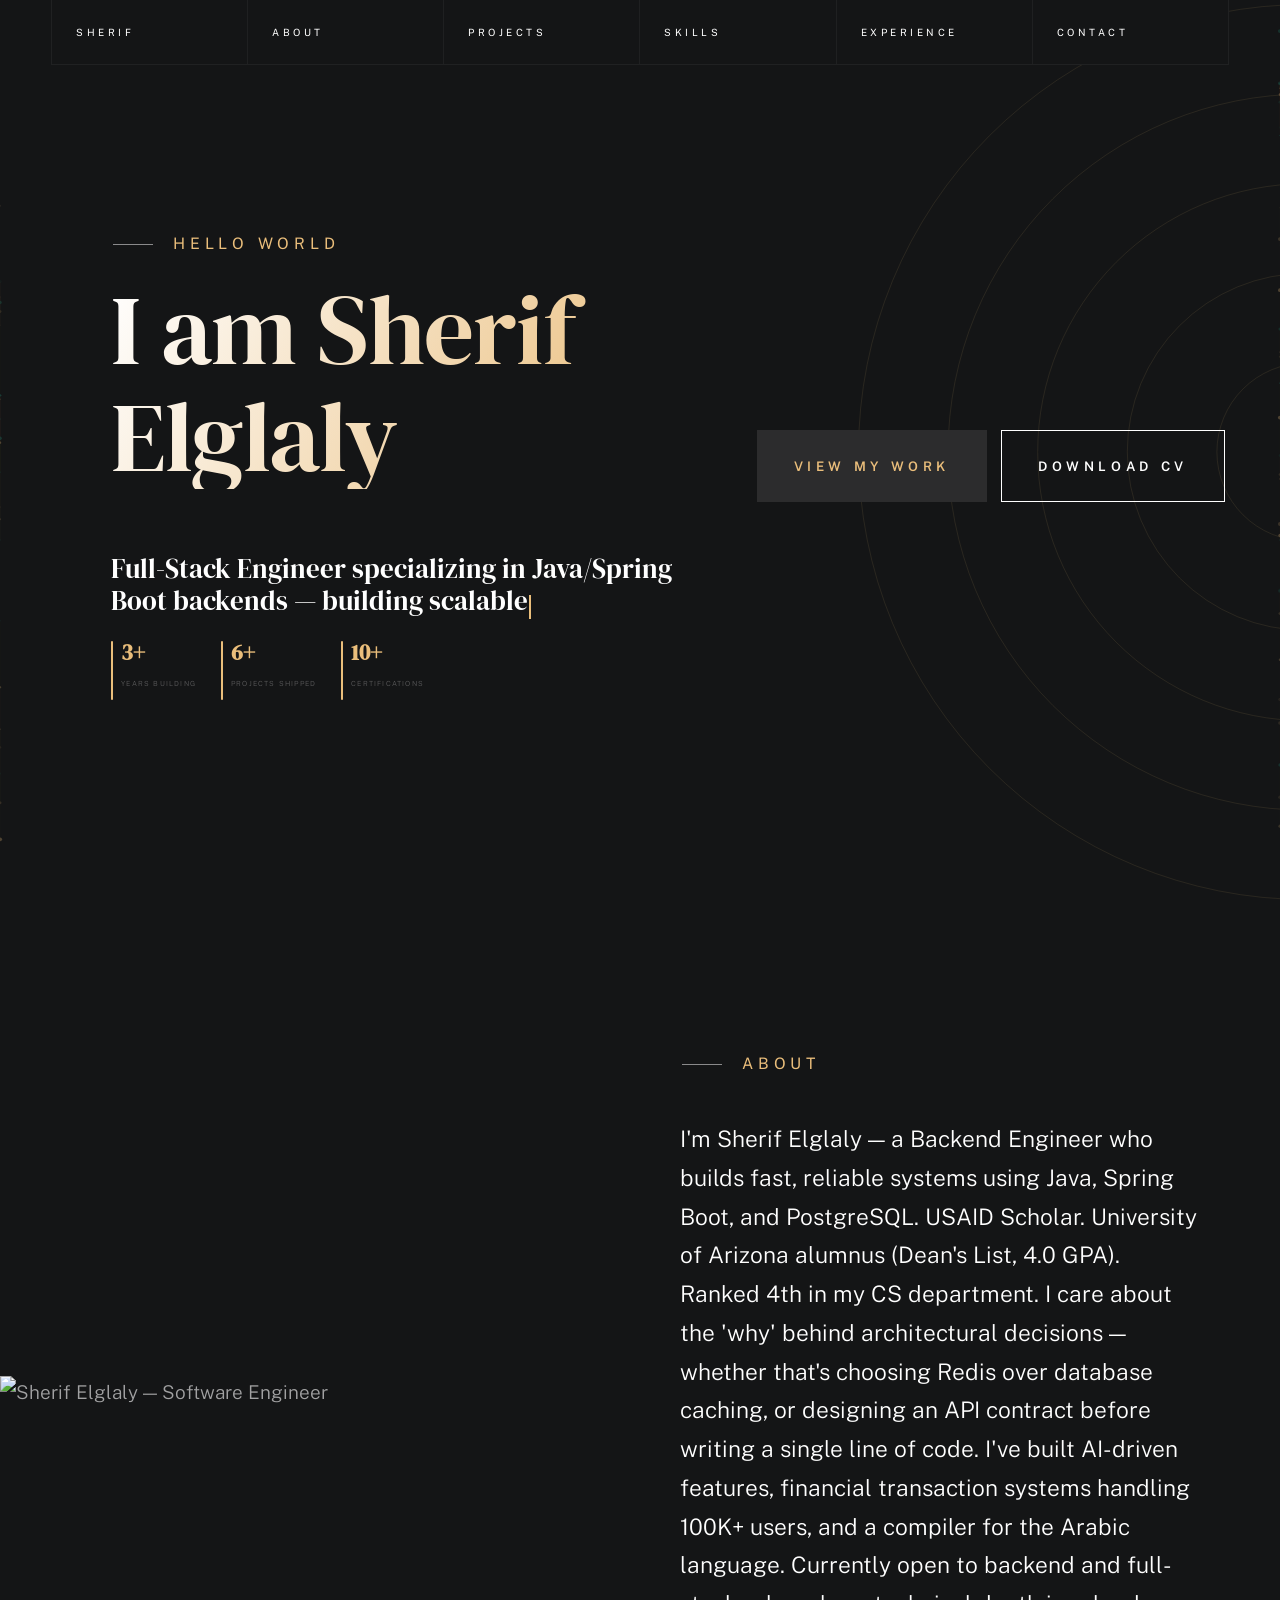
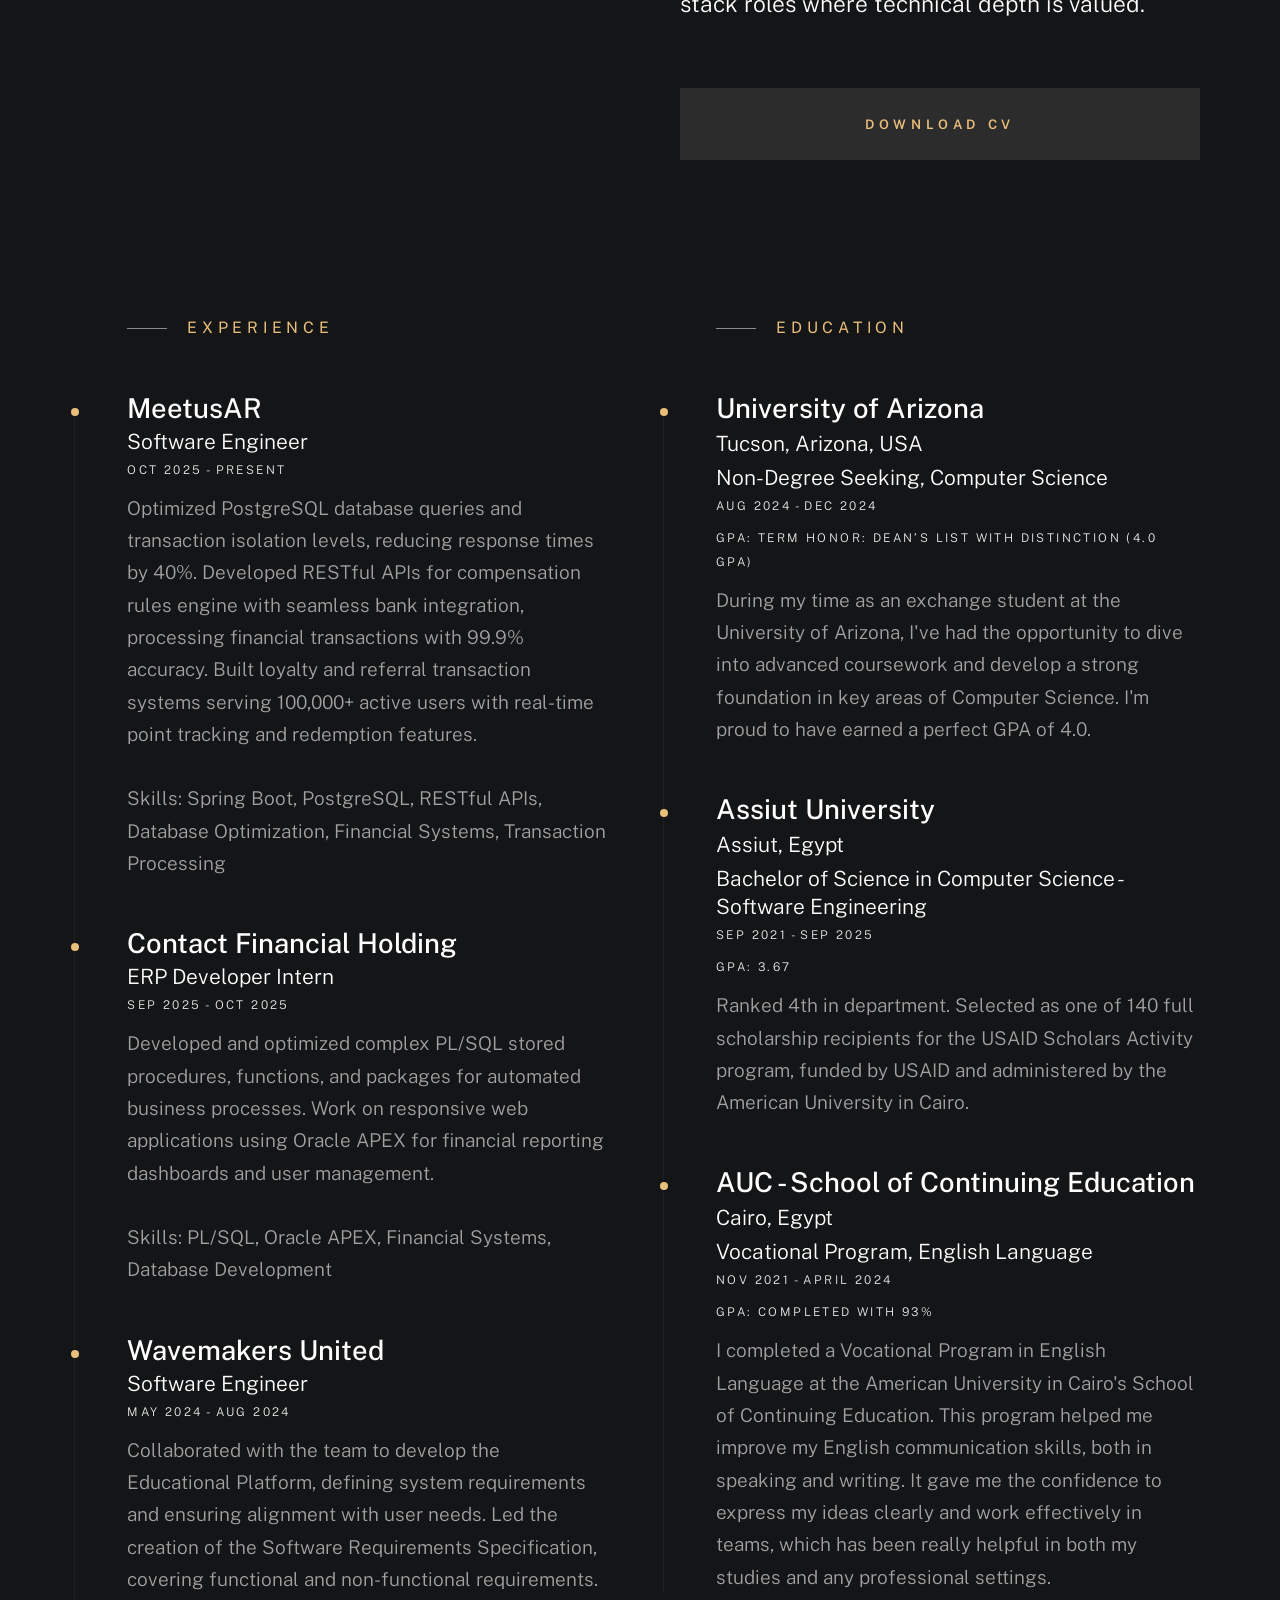
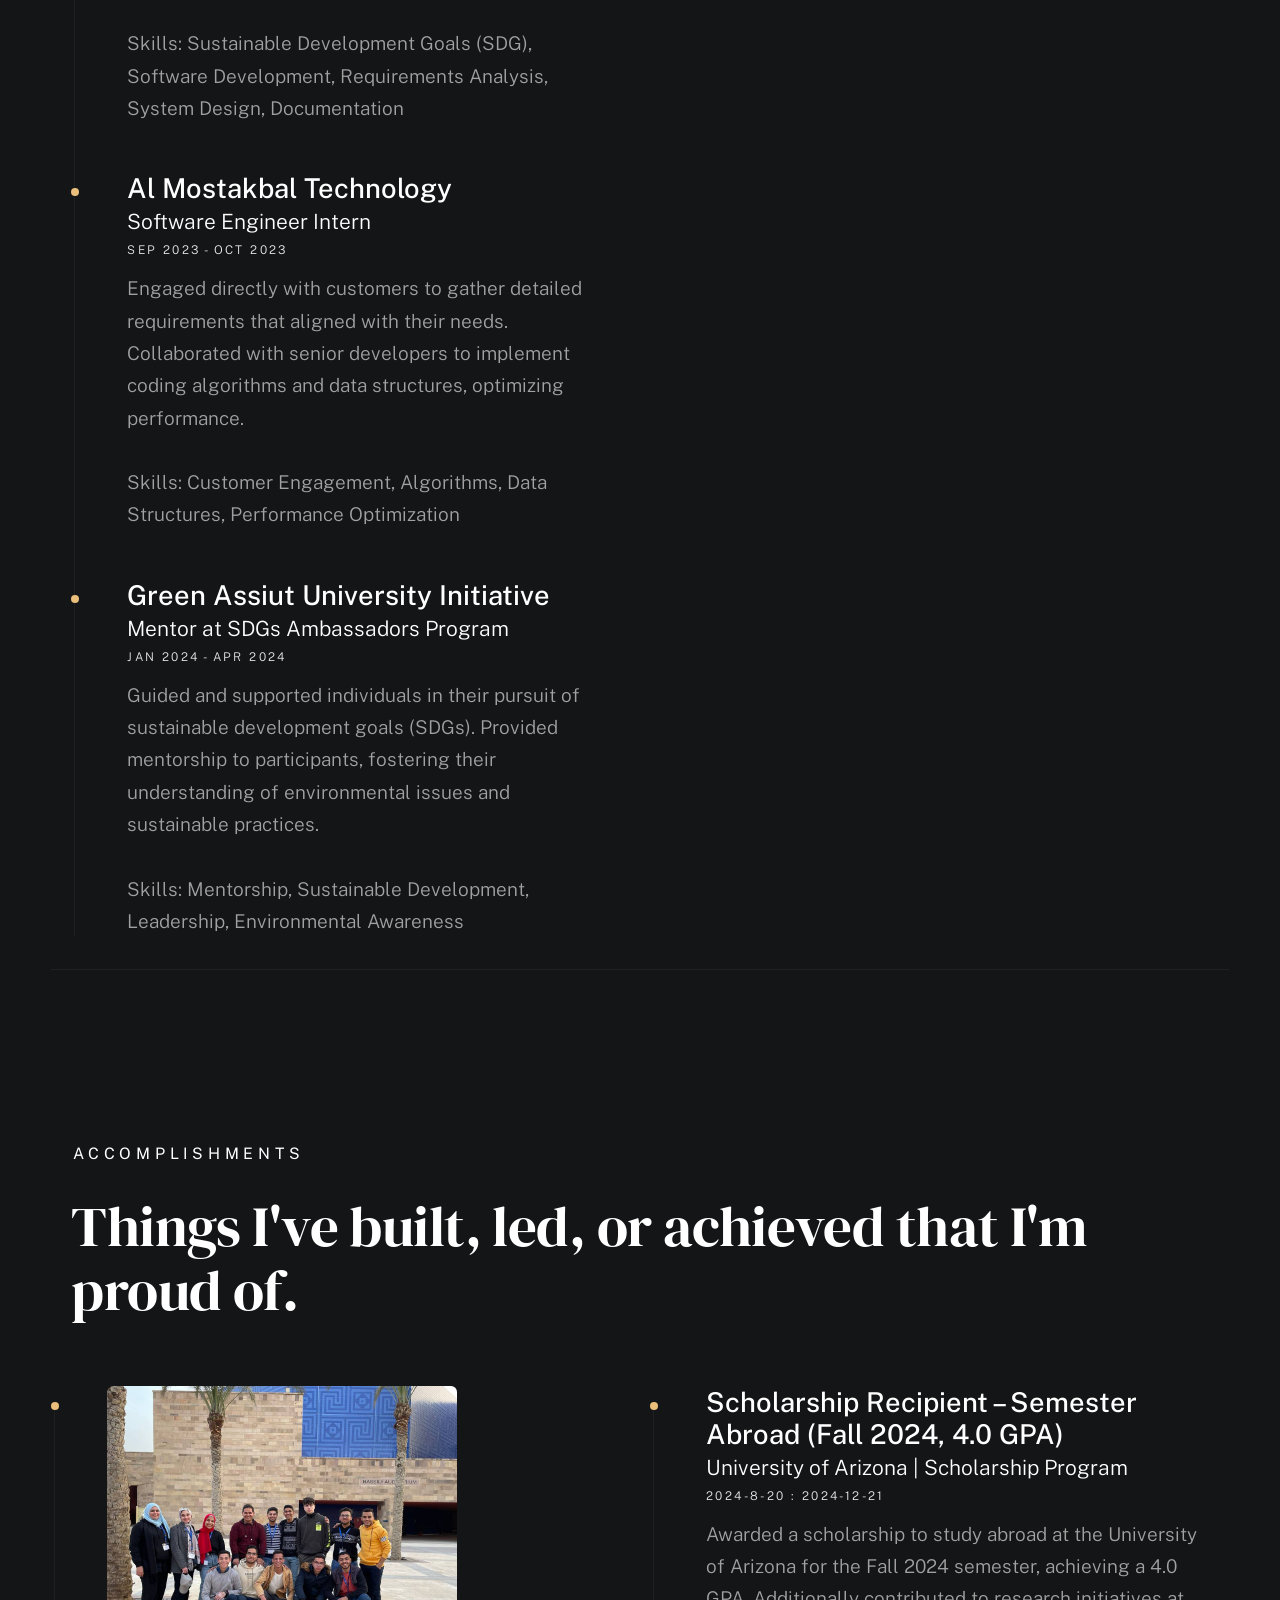
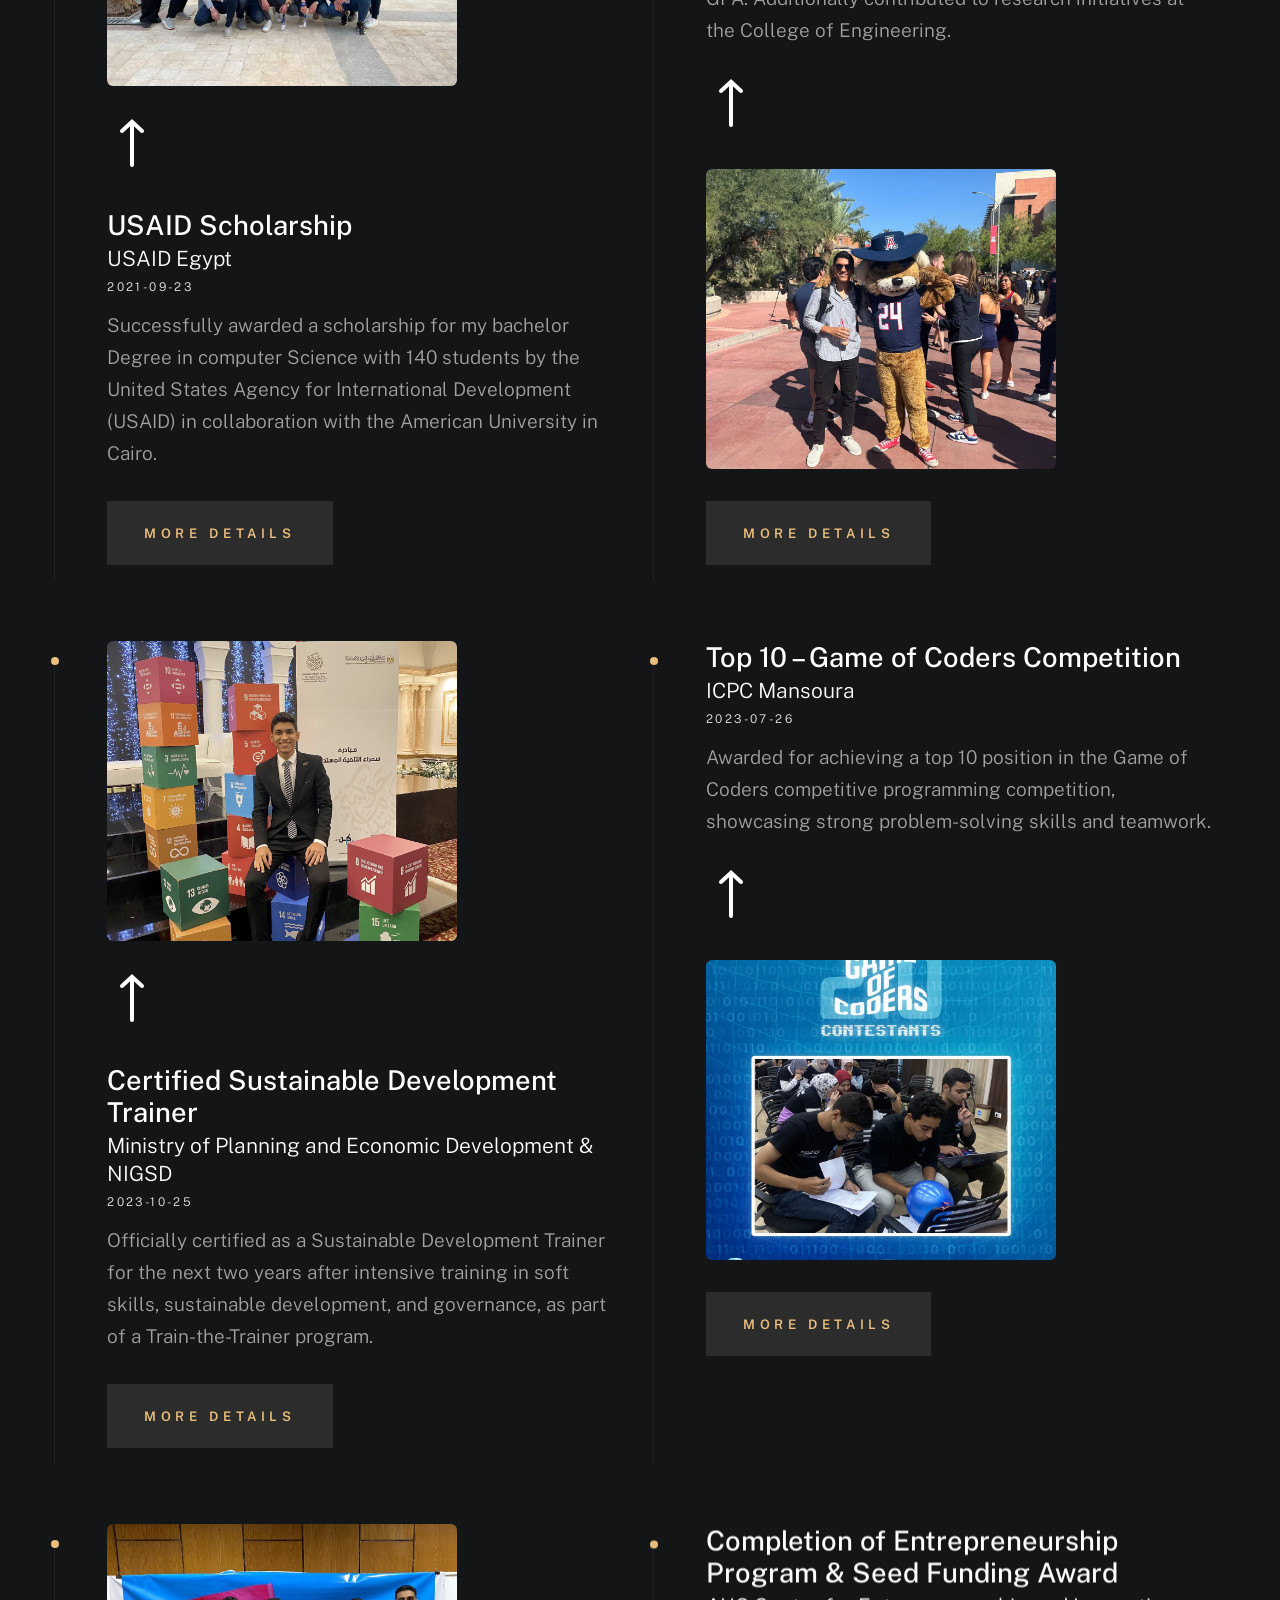
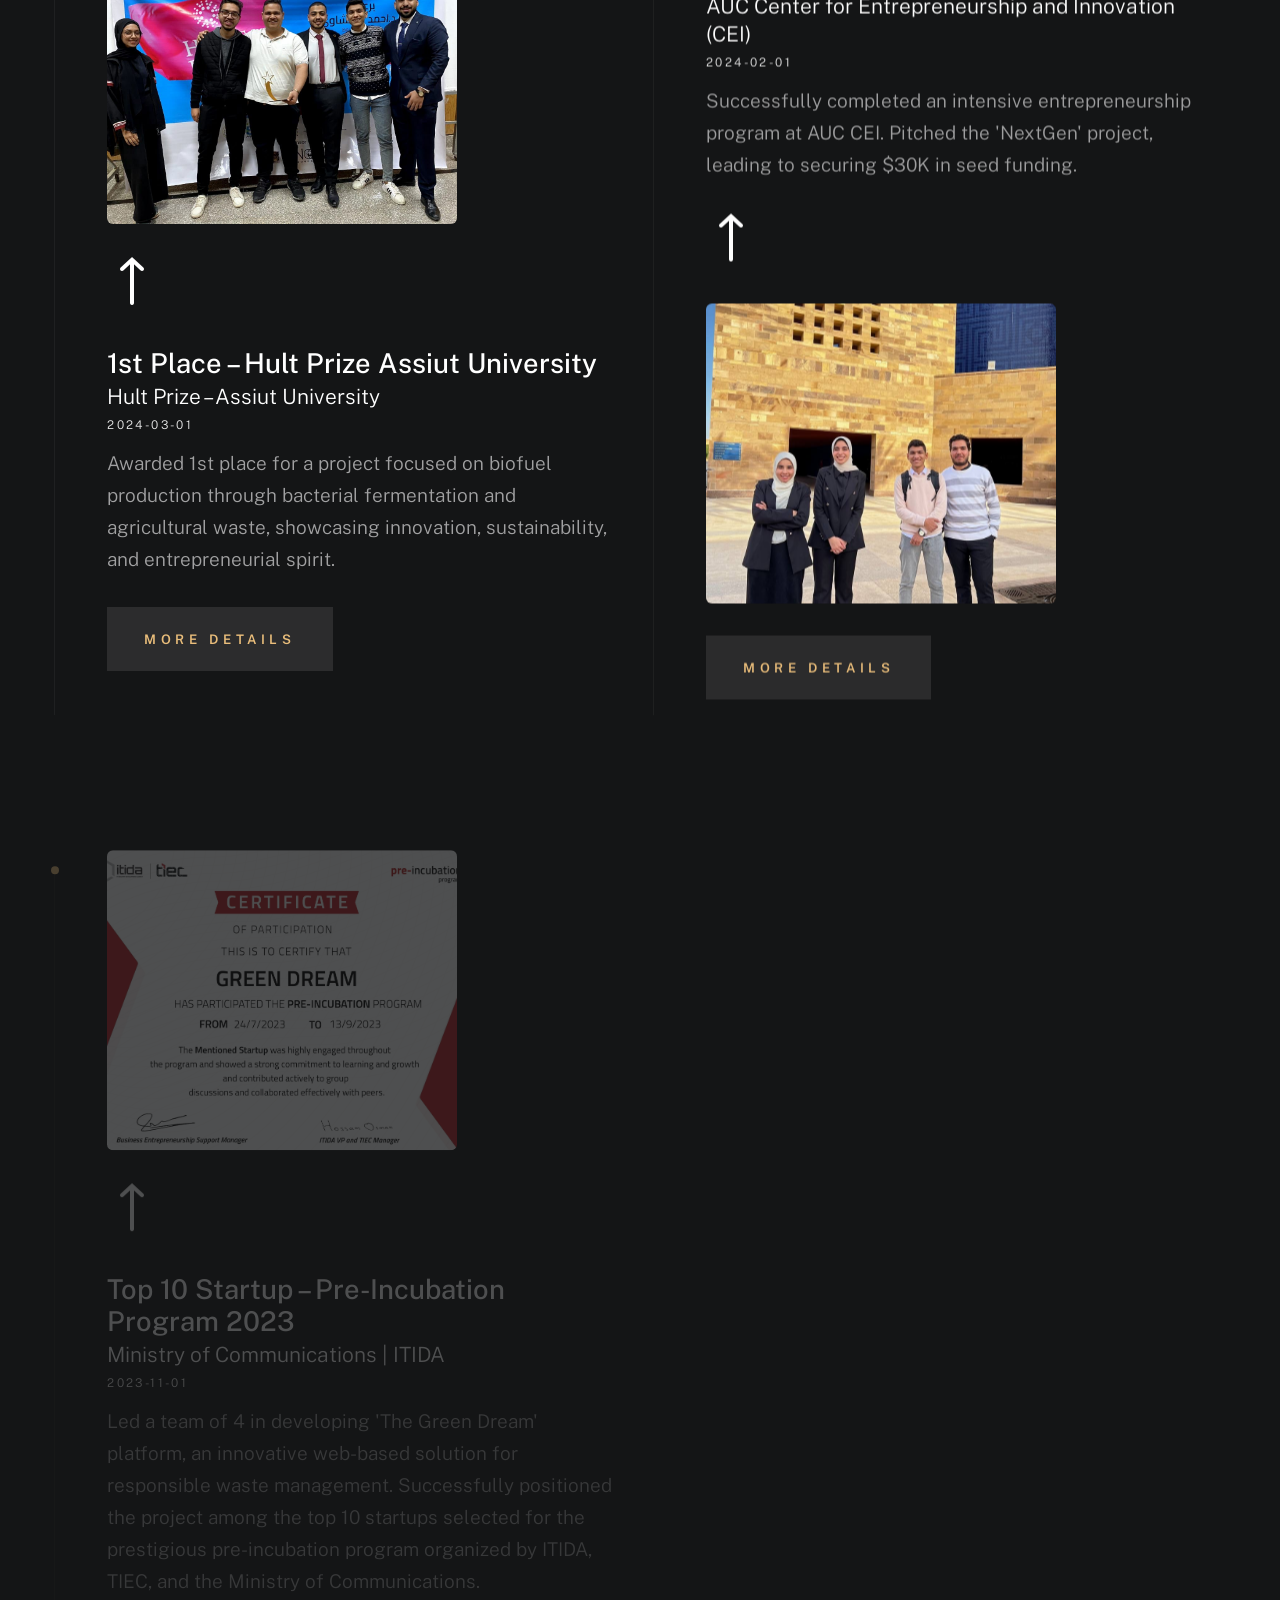
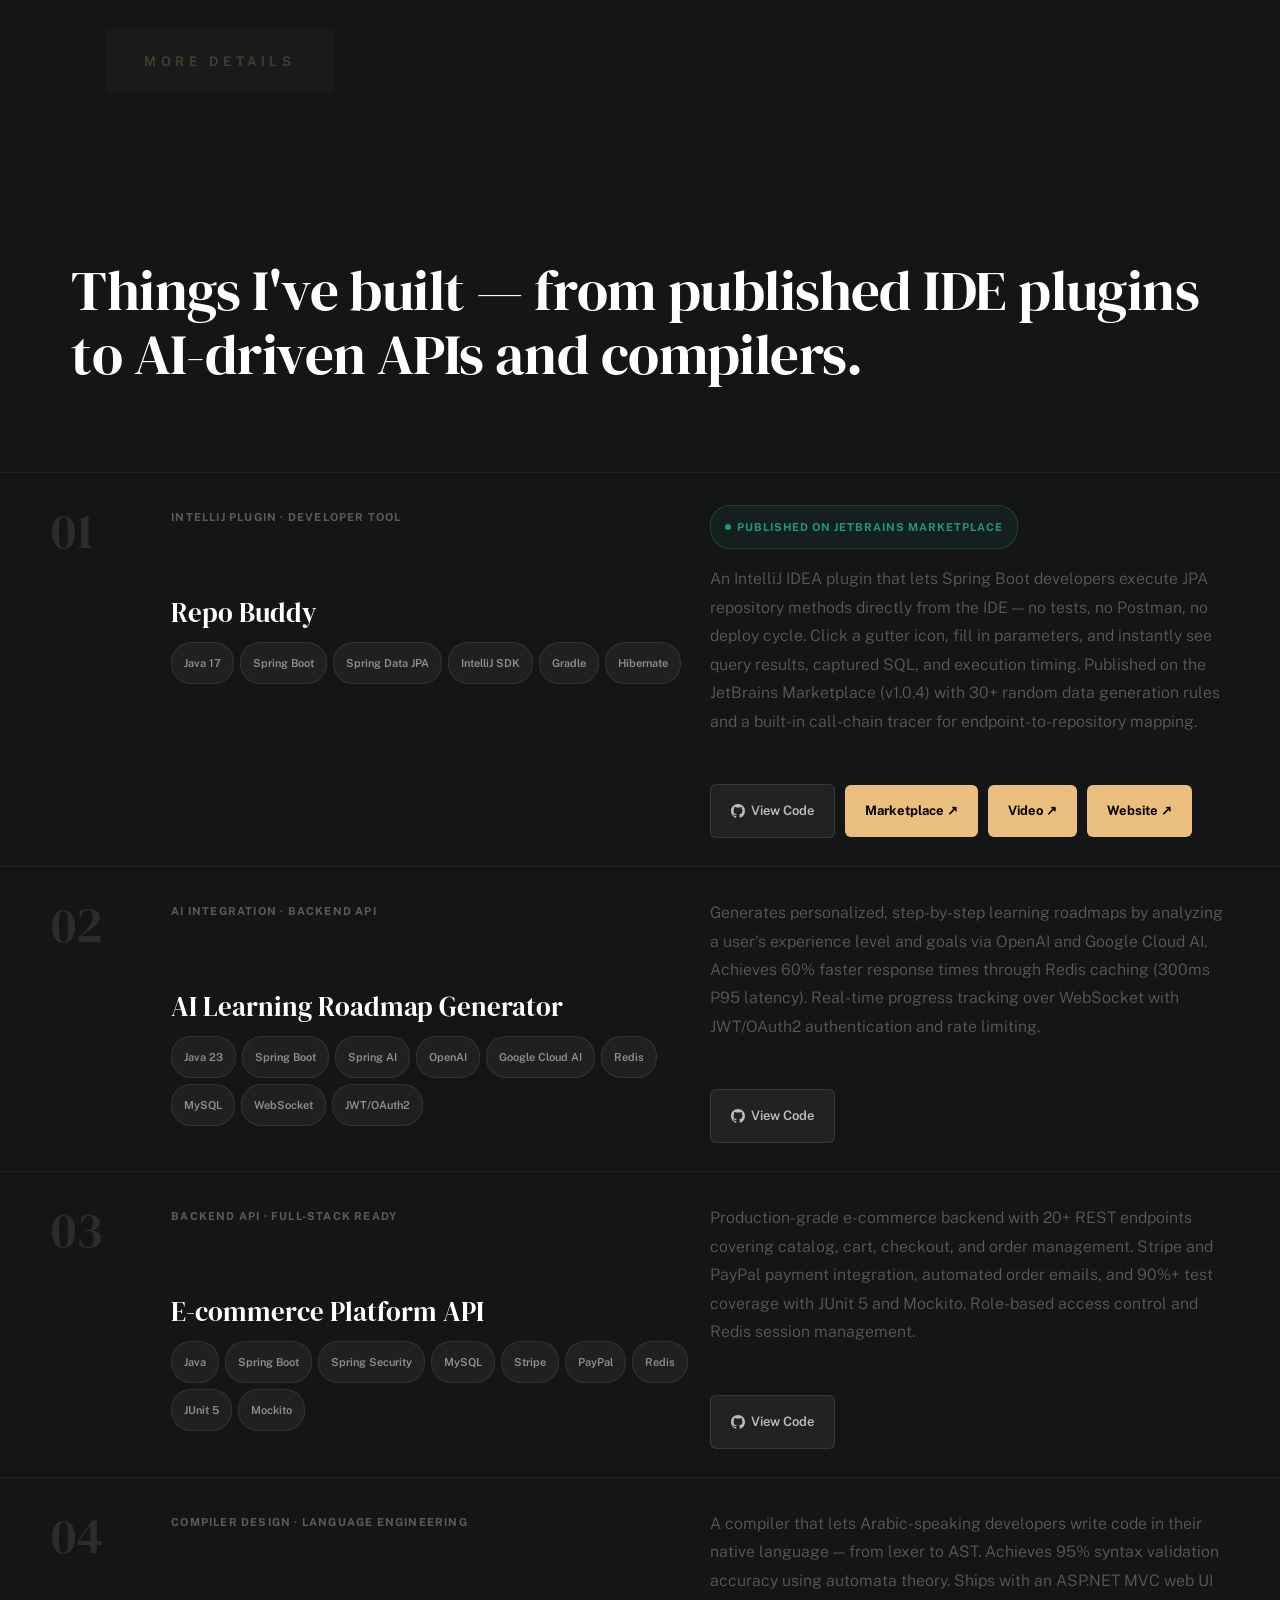
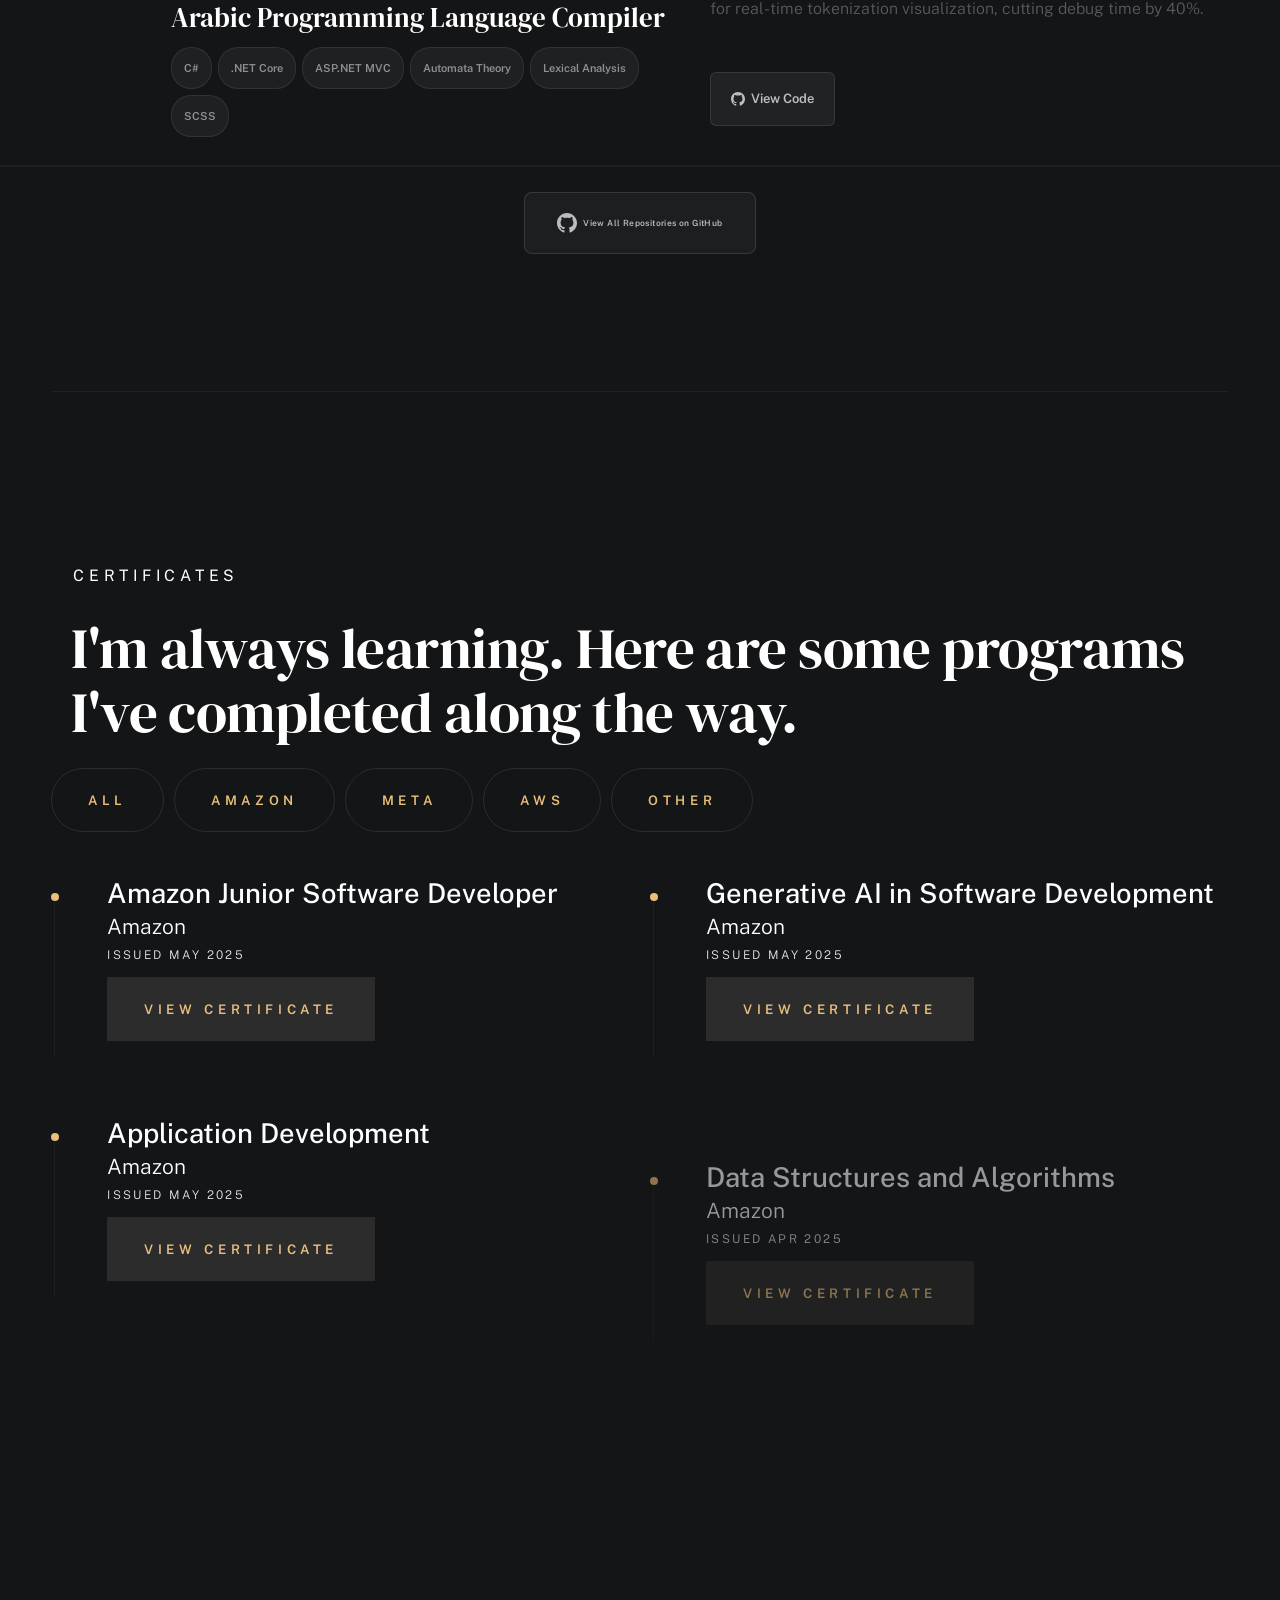
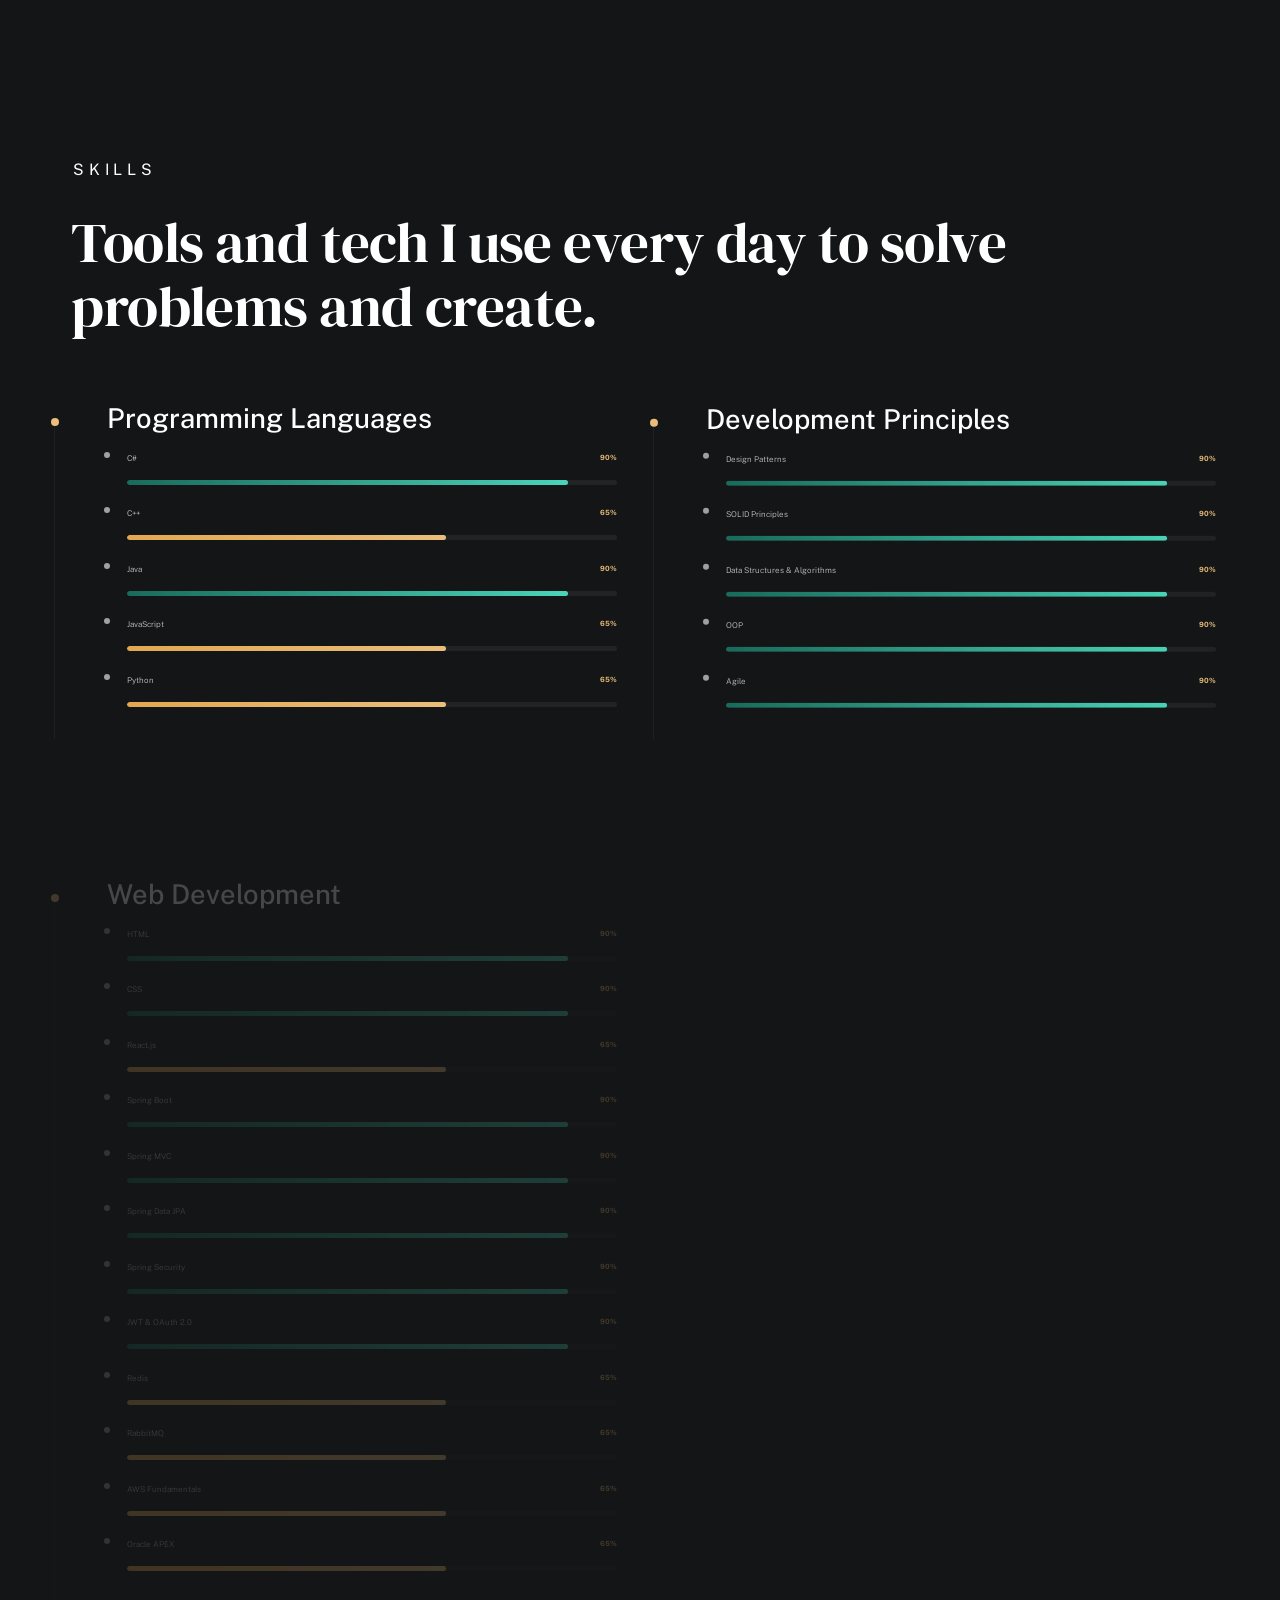
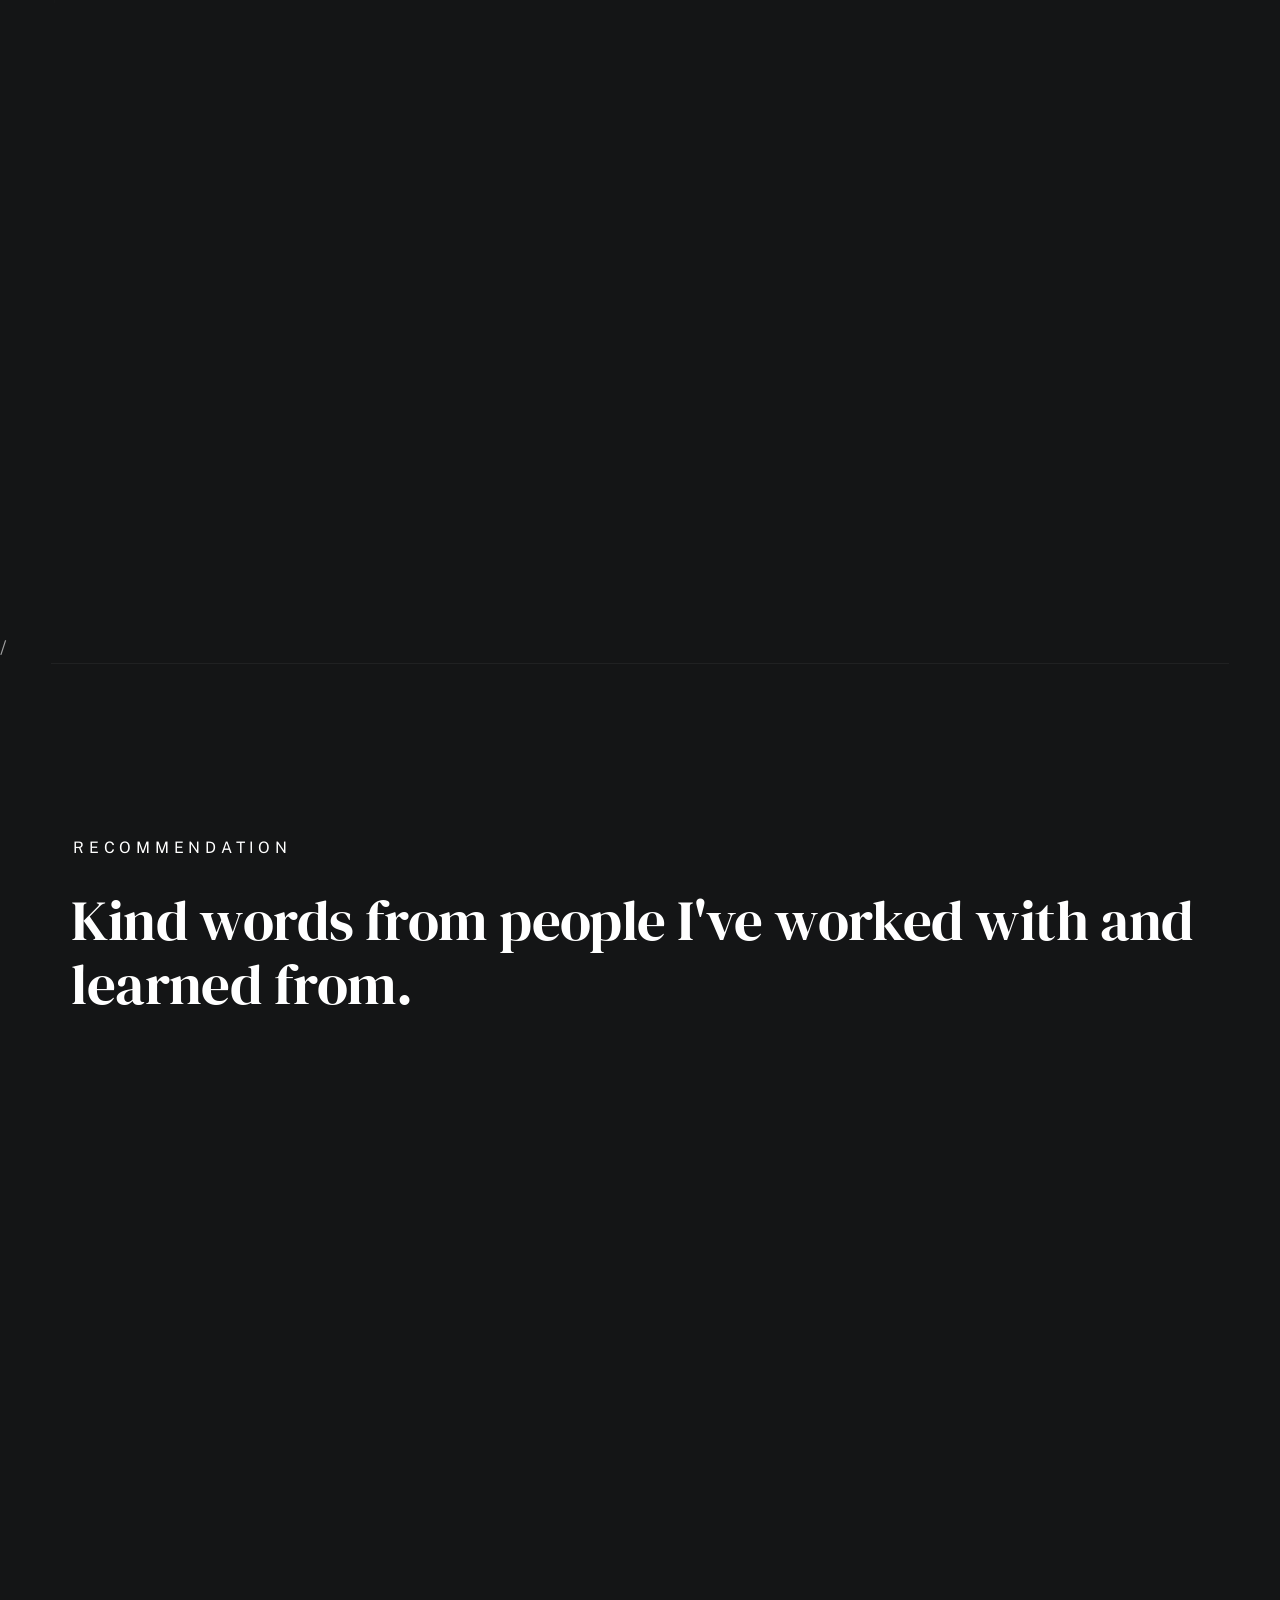
==== commit 99779629: "Modify GPA" ====
--- a/index.html
+++ b/index.html
@@ -6,6 +6,7 @@
     <meta name="description" content="Backend Engineer building scalable APIs and AI-driven systems with Java, Spring Boot, and PostgreSQL. USAID Scholar. University of Arizona alumnus.">
     <meta name="author" content="Sherif Elglaly">
     <meta name="viewport" content="width=device-width, initial-scale=1">
+    <link rel="canonical" href="https://elglaly.github.io/">
 
     <!-- Favicon -->
     <link rel="icon" type="image/svg+xml" href="images/icons/github.svg">
@@ -85,8 +86,8 @@
             <div class="row intro-content wide">
                 <div class="column">
                     <div class="text-pretitle with-line">Hello World</div>
-                    <h1 class="text-huge-title" id="profile-name"></h1>
-                    <h4 id="profile-bio"></h4>
+                    <h1 class="text-huge-title" id="profile-name">Sherif Elglaly</h1>
+                    <h4 id="profile-bio">Backend Engineer specializing in Java, Spring Boot, PostgreSQL, and AI-driven systems.</h4>
                 </div>
                 <ul class="intro-social">
                     <li><a id="linkedin-link" href="#" target="_blank">LinkedIn</a></li>
@@ -294,4 +295,4 @@
 <script src='js/portfolio.js' defer></script>
 <script src='js/animations.js' defer></script>
 </body>
-</html>+</html>
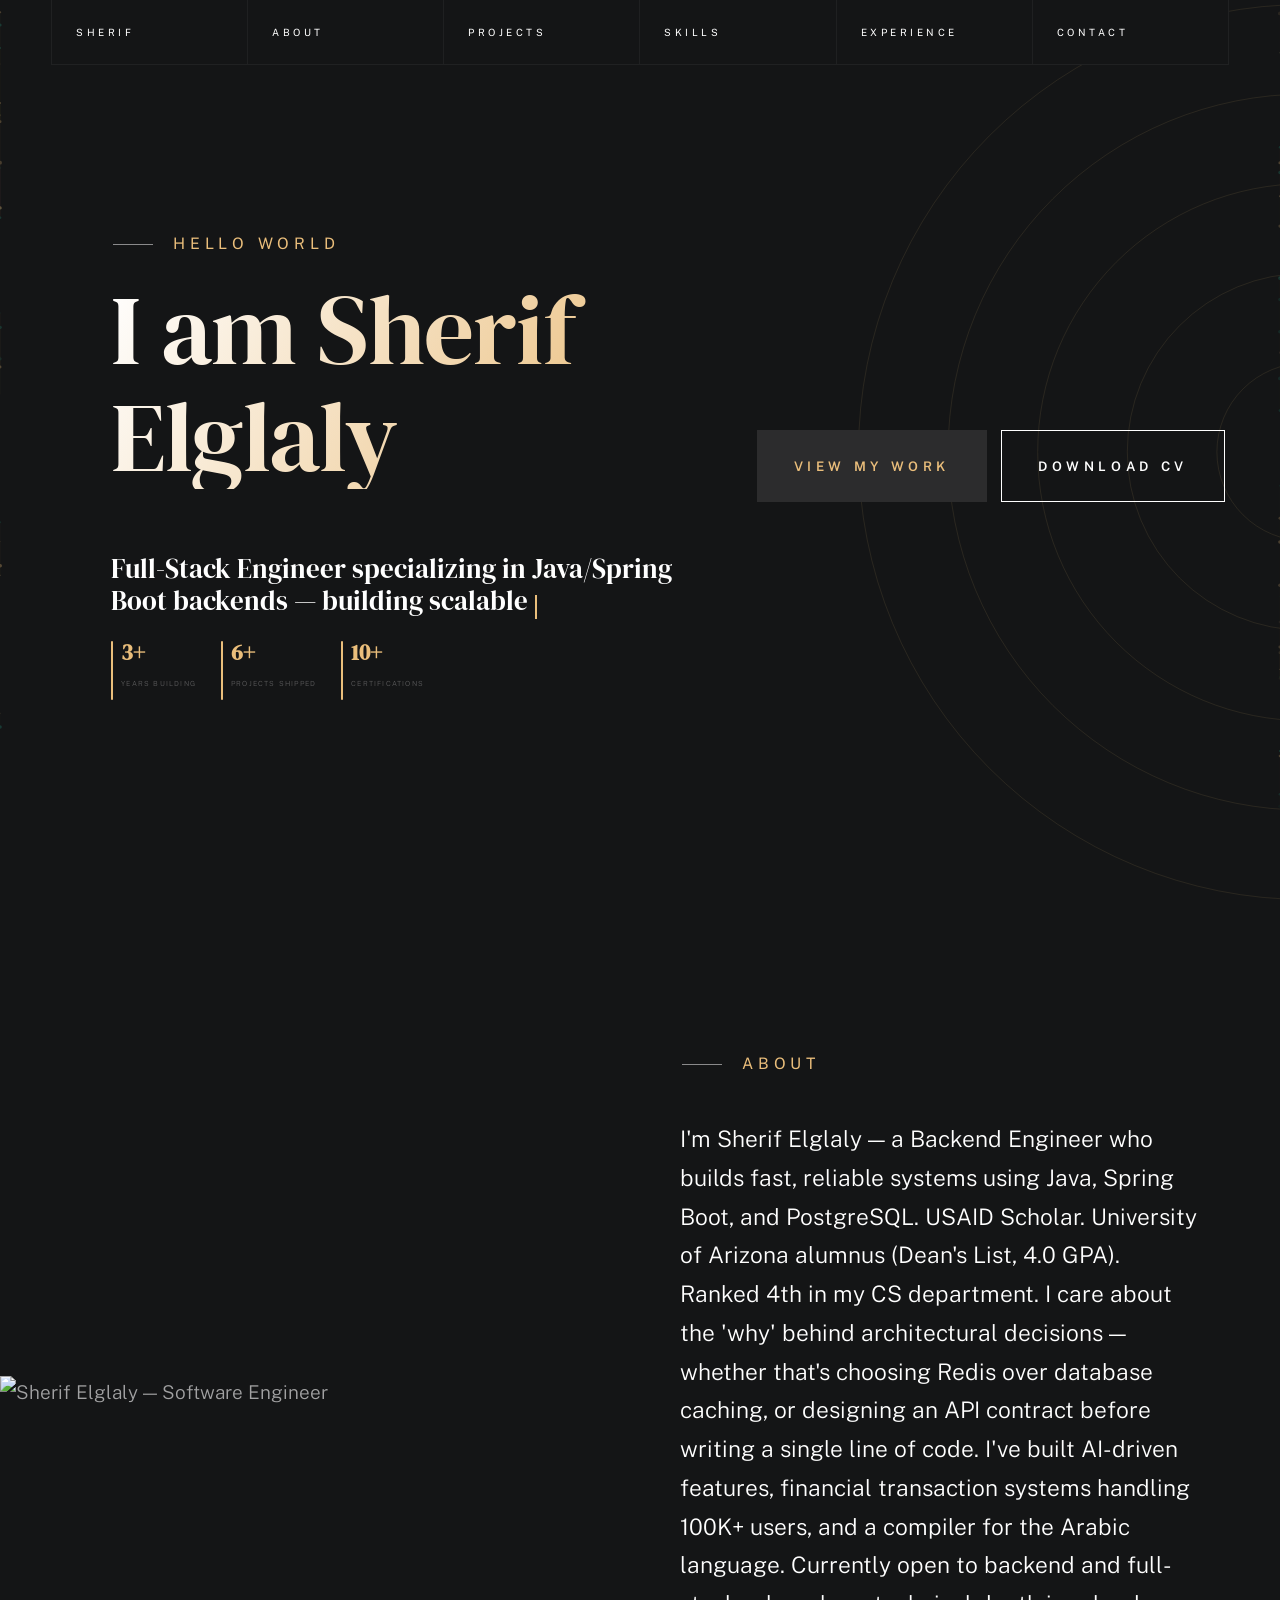
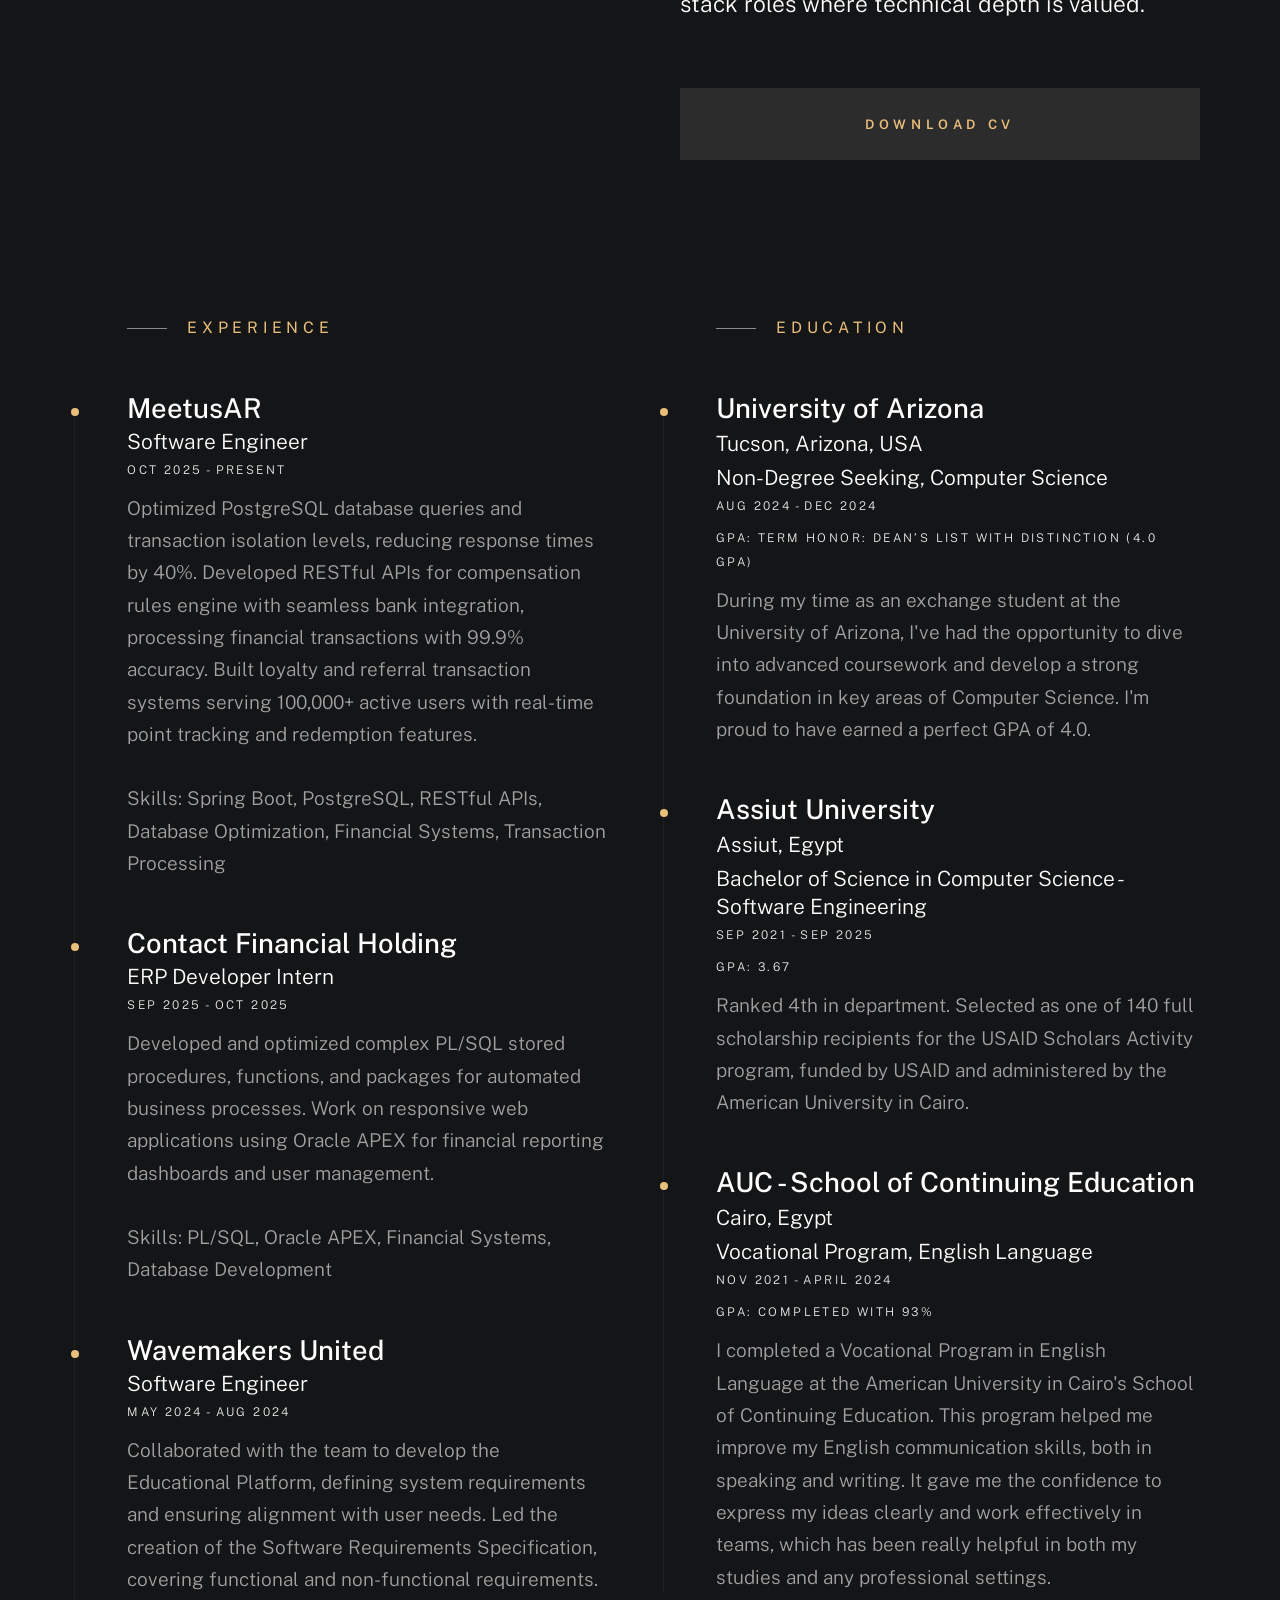
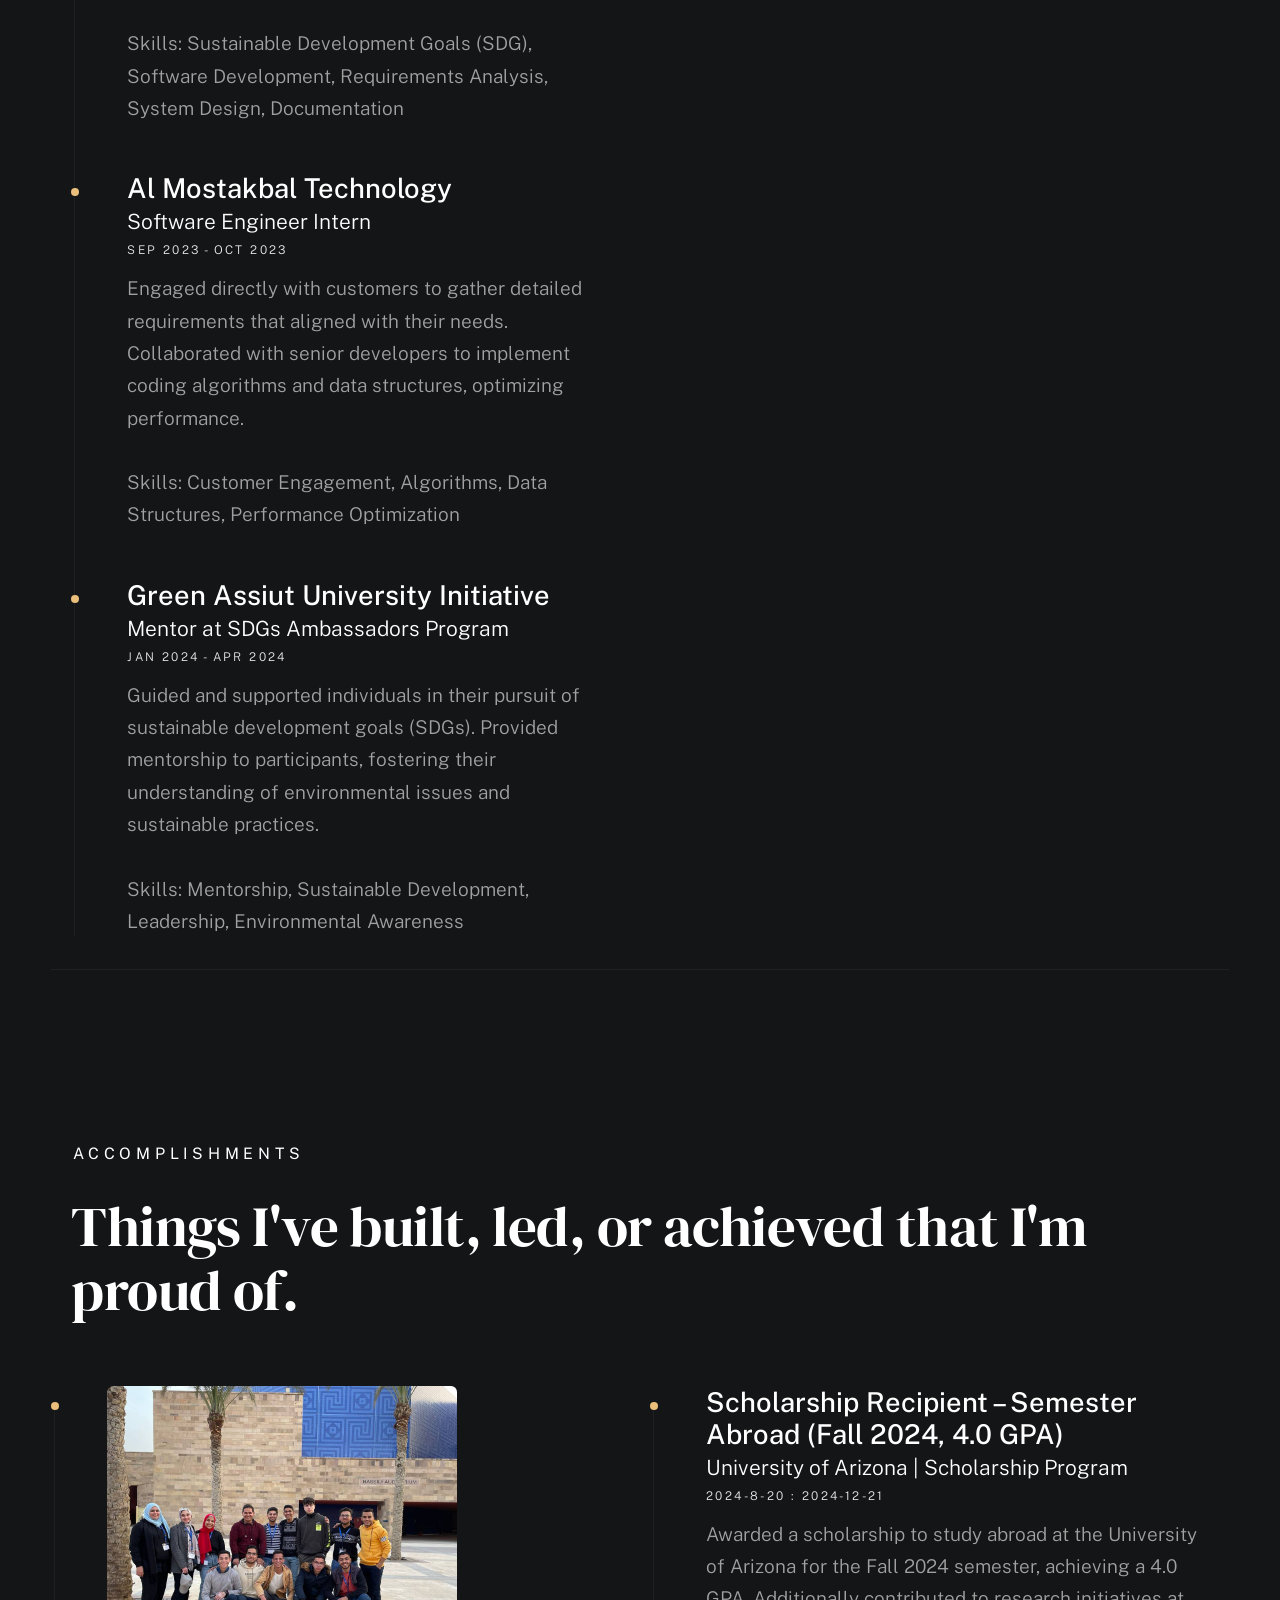
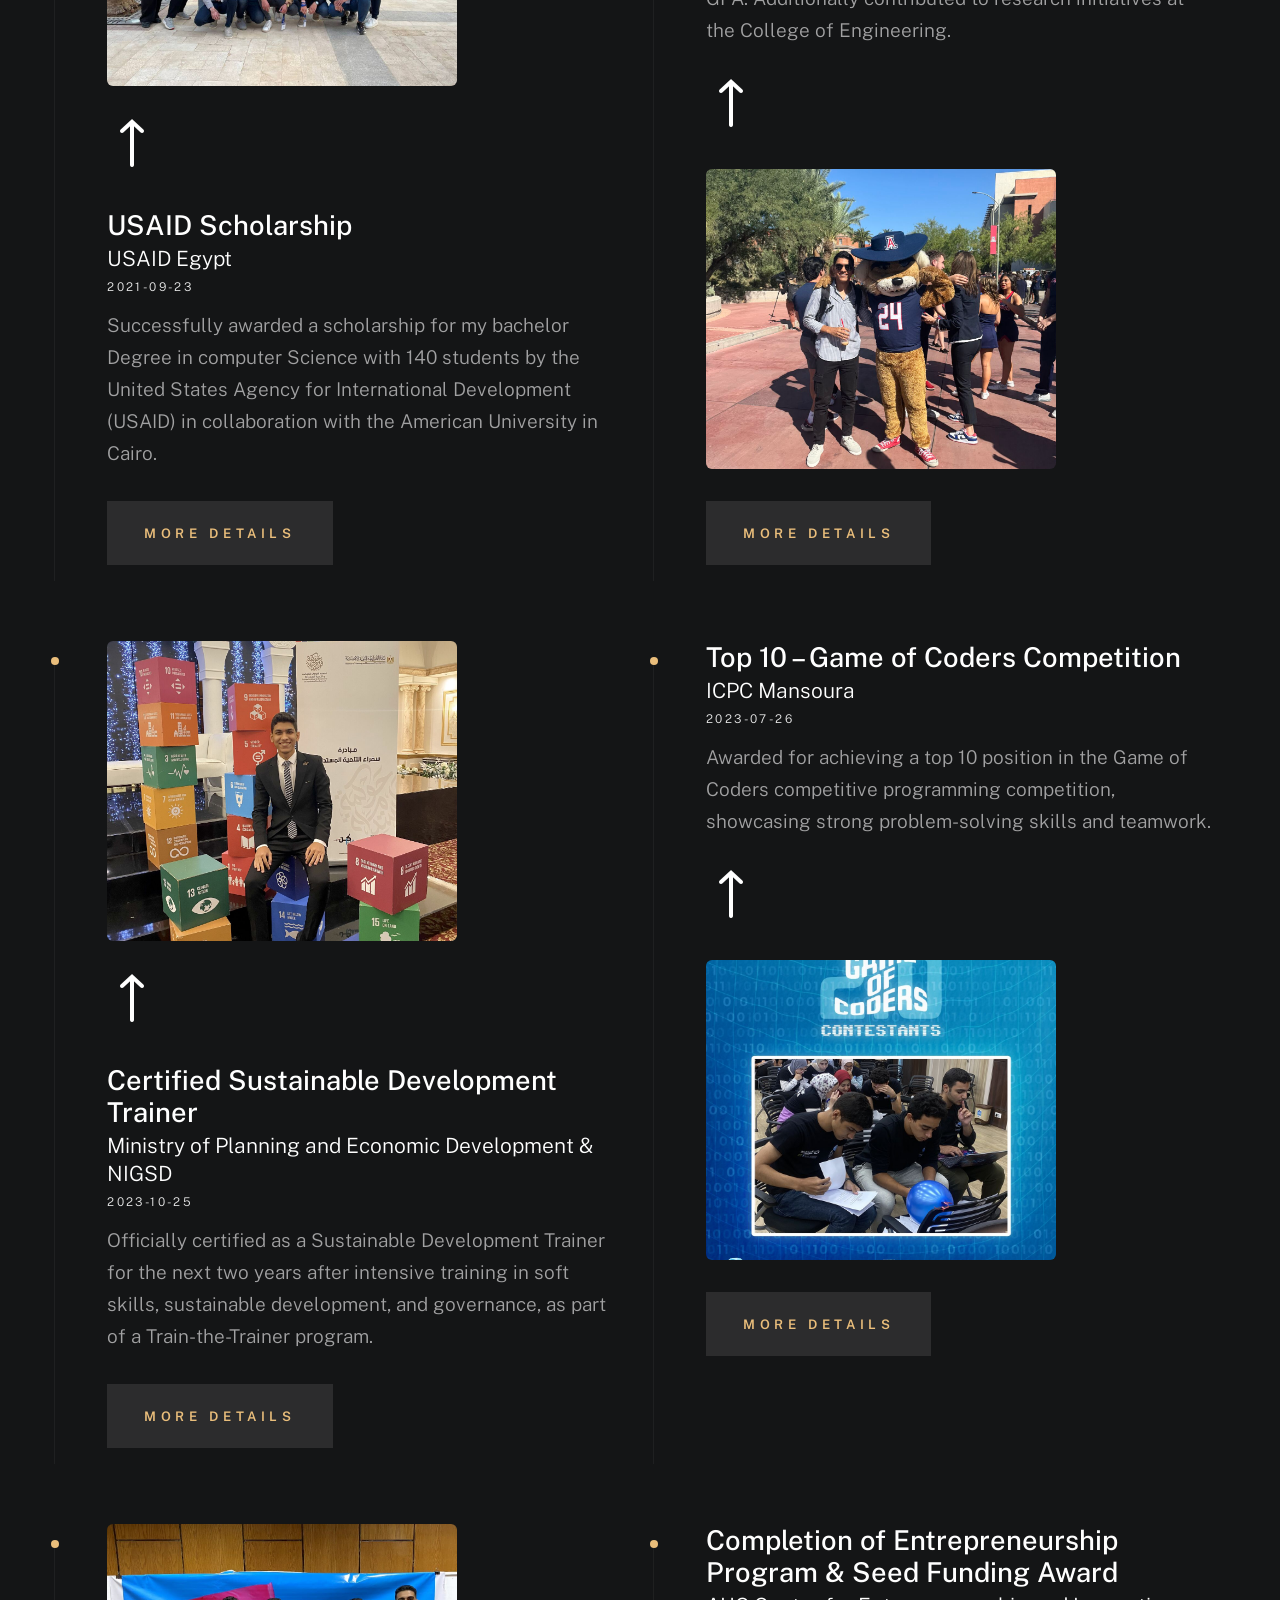
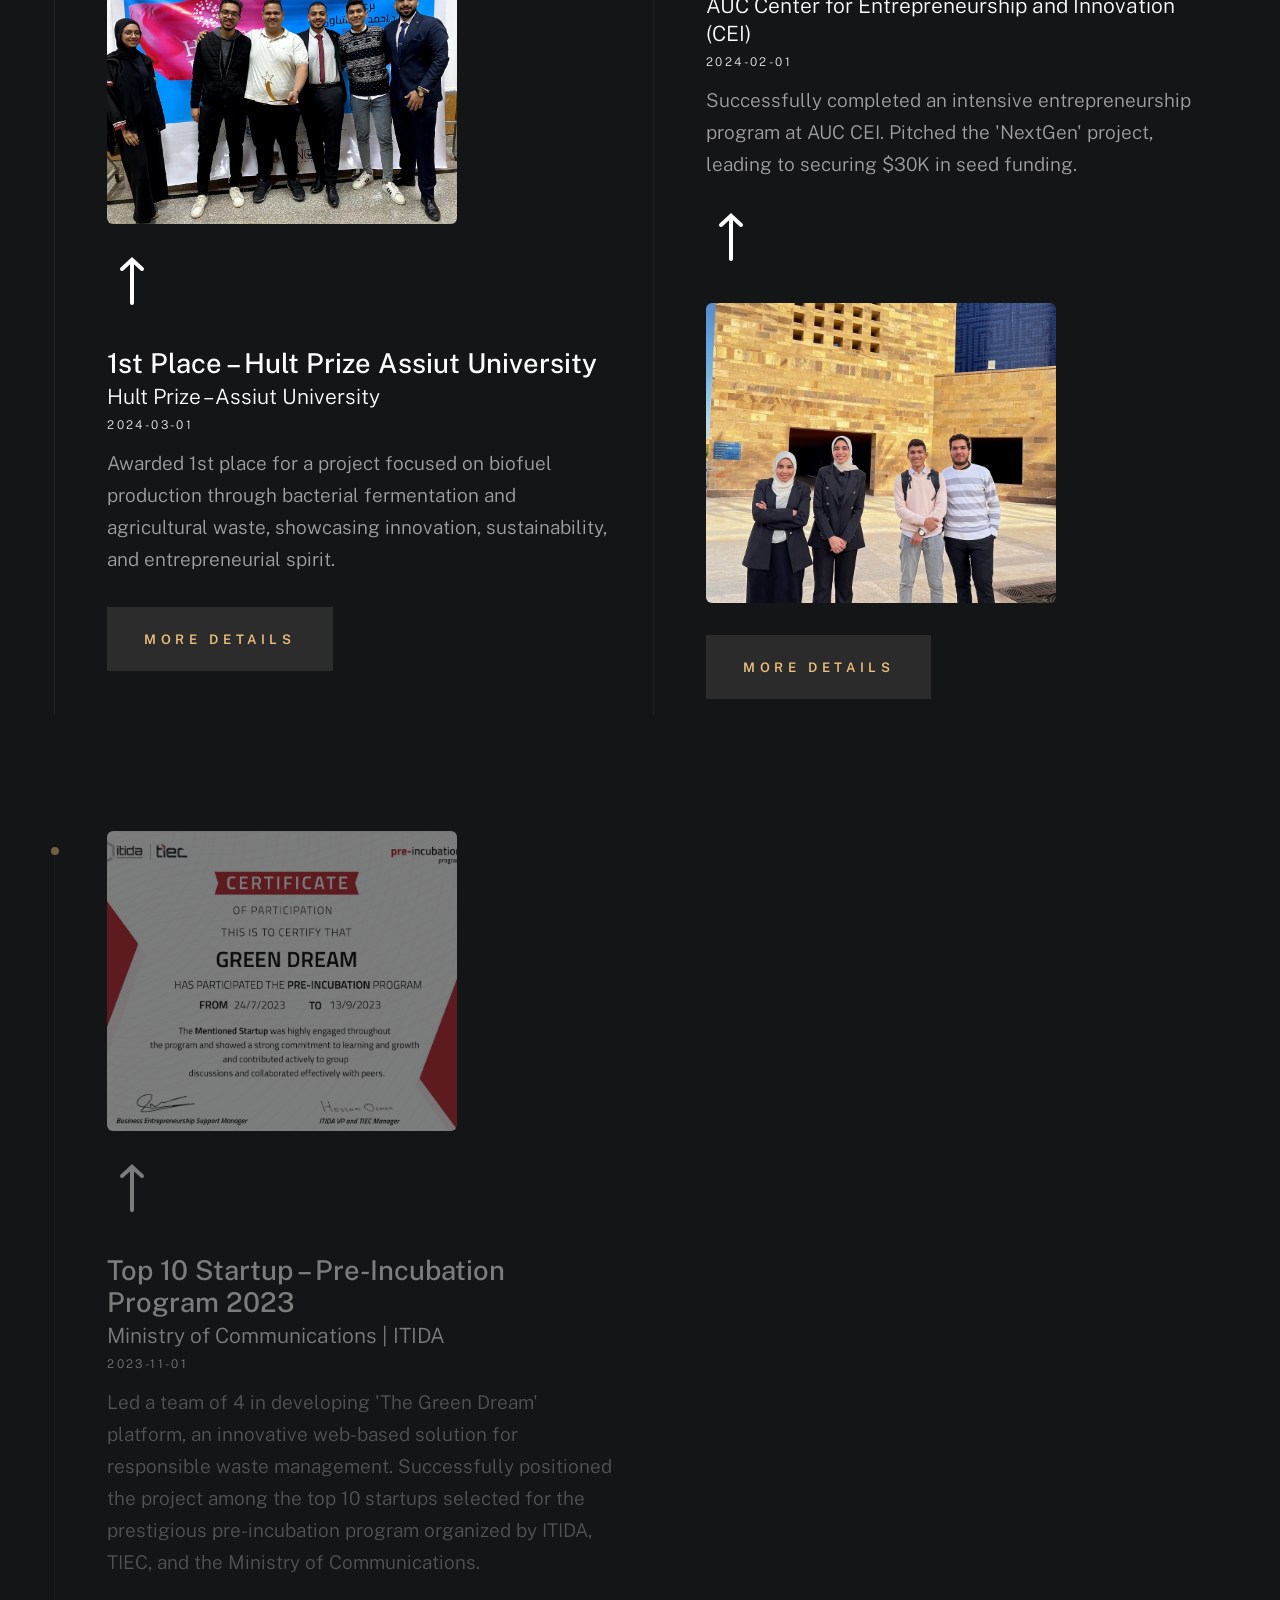
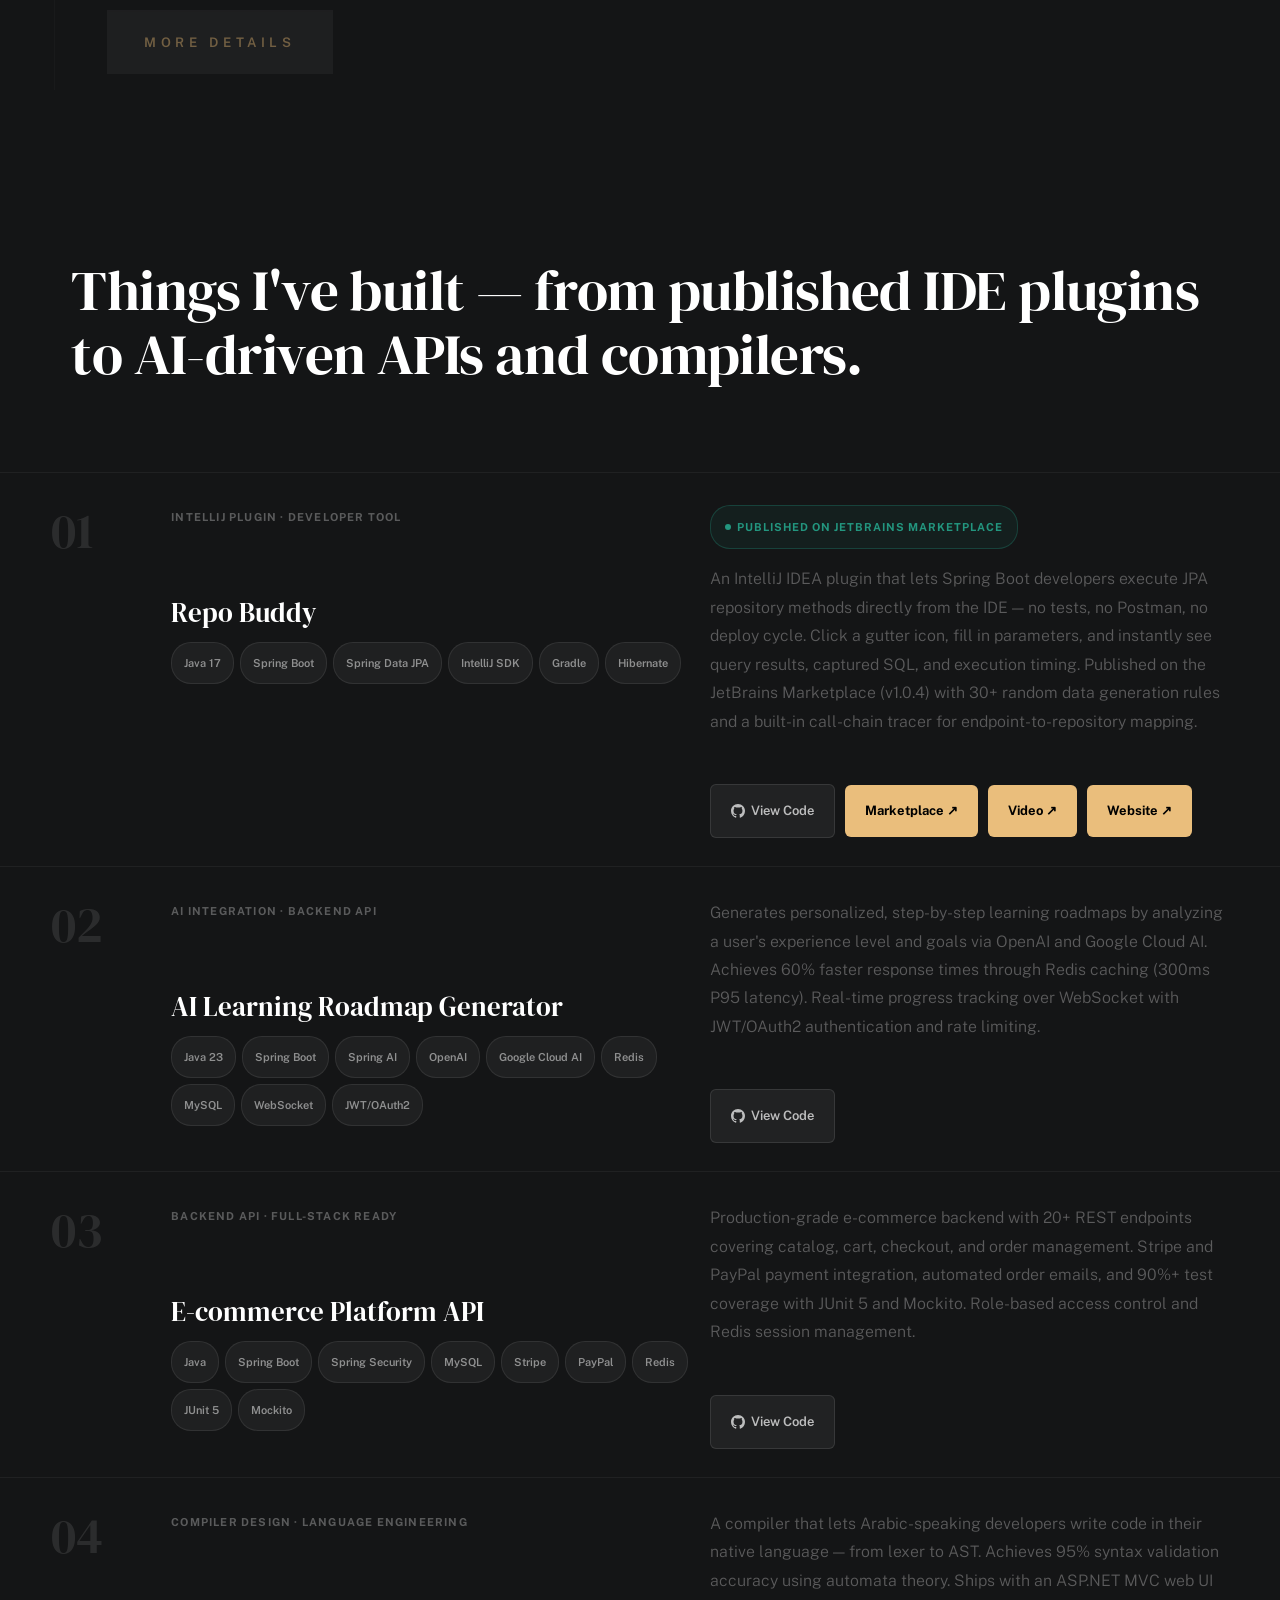
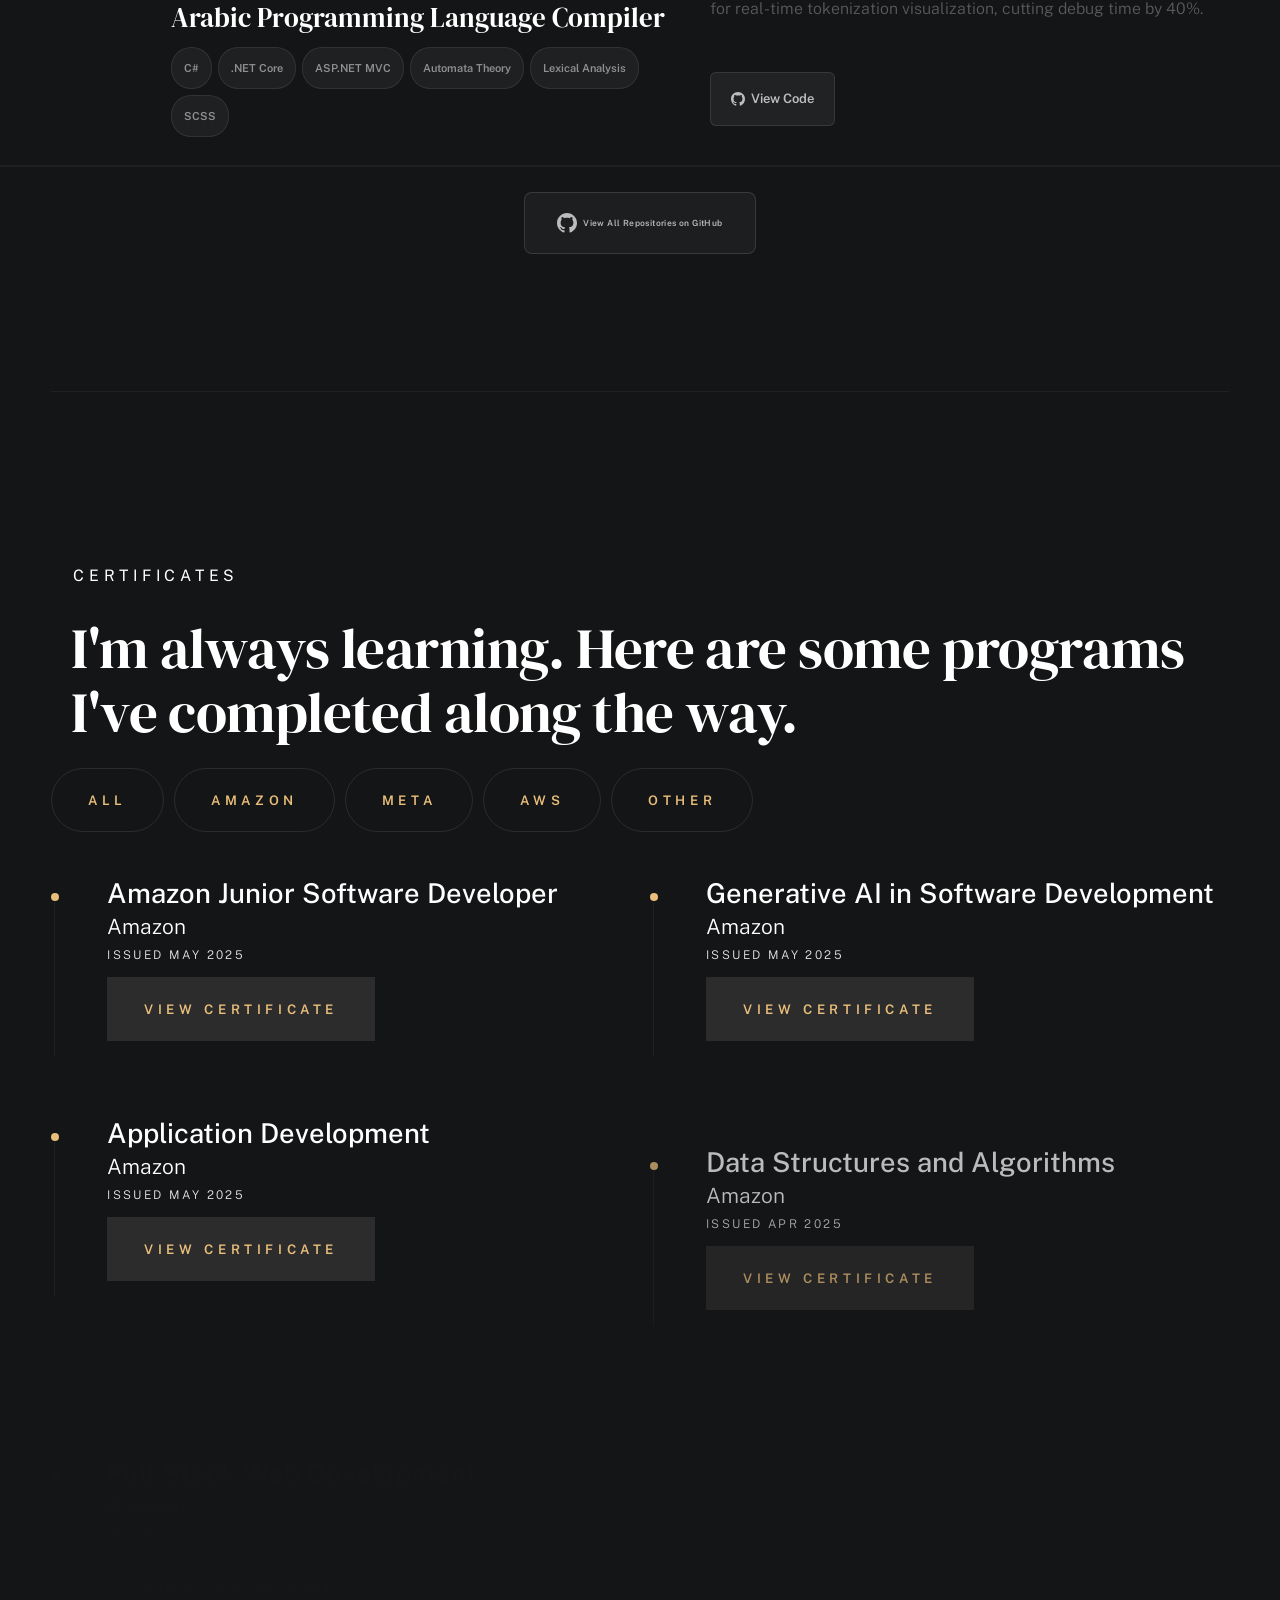
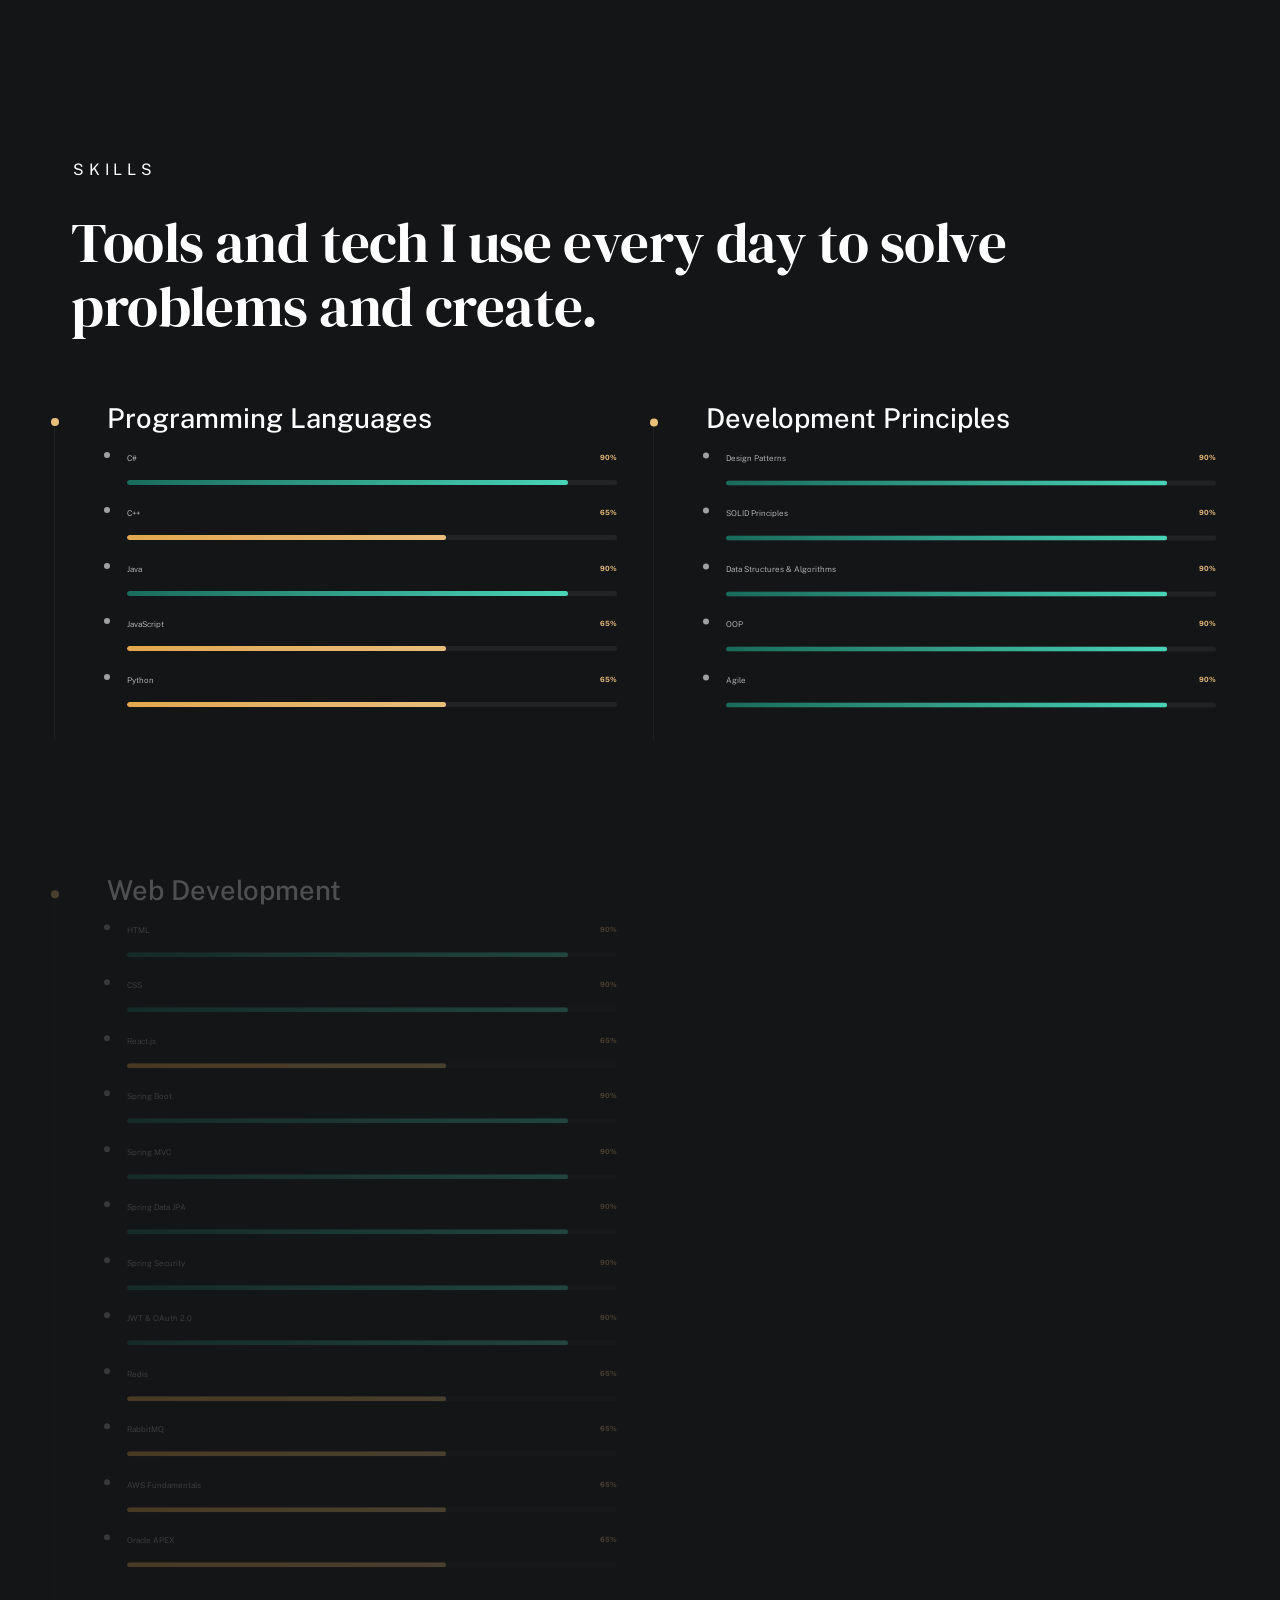
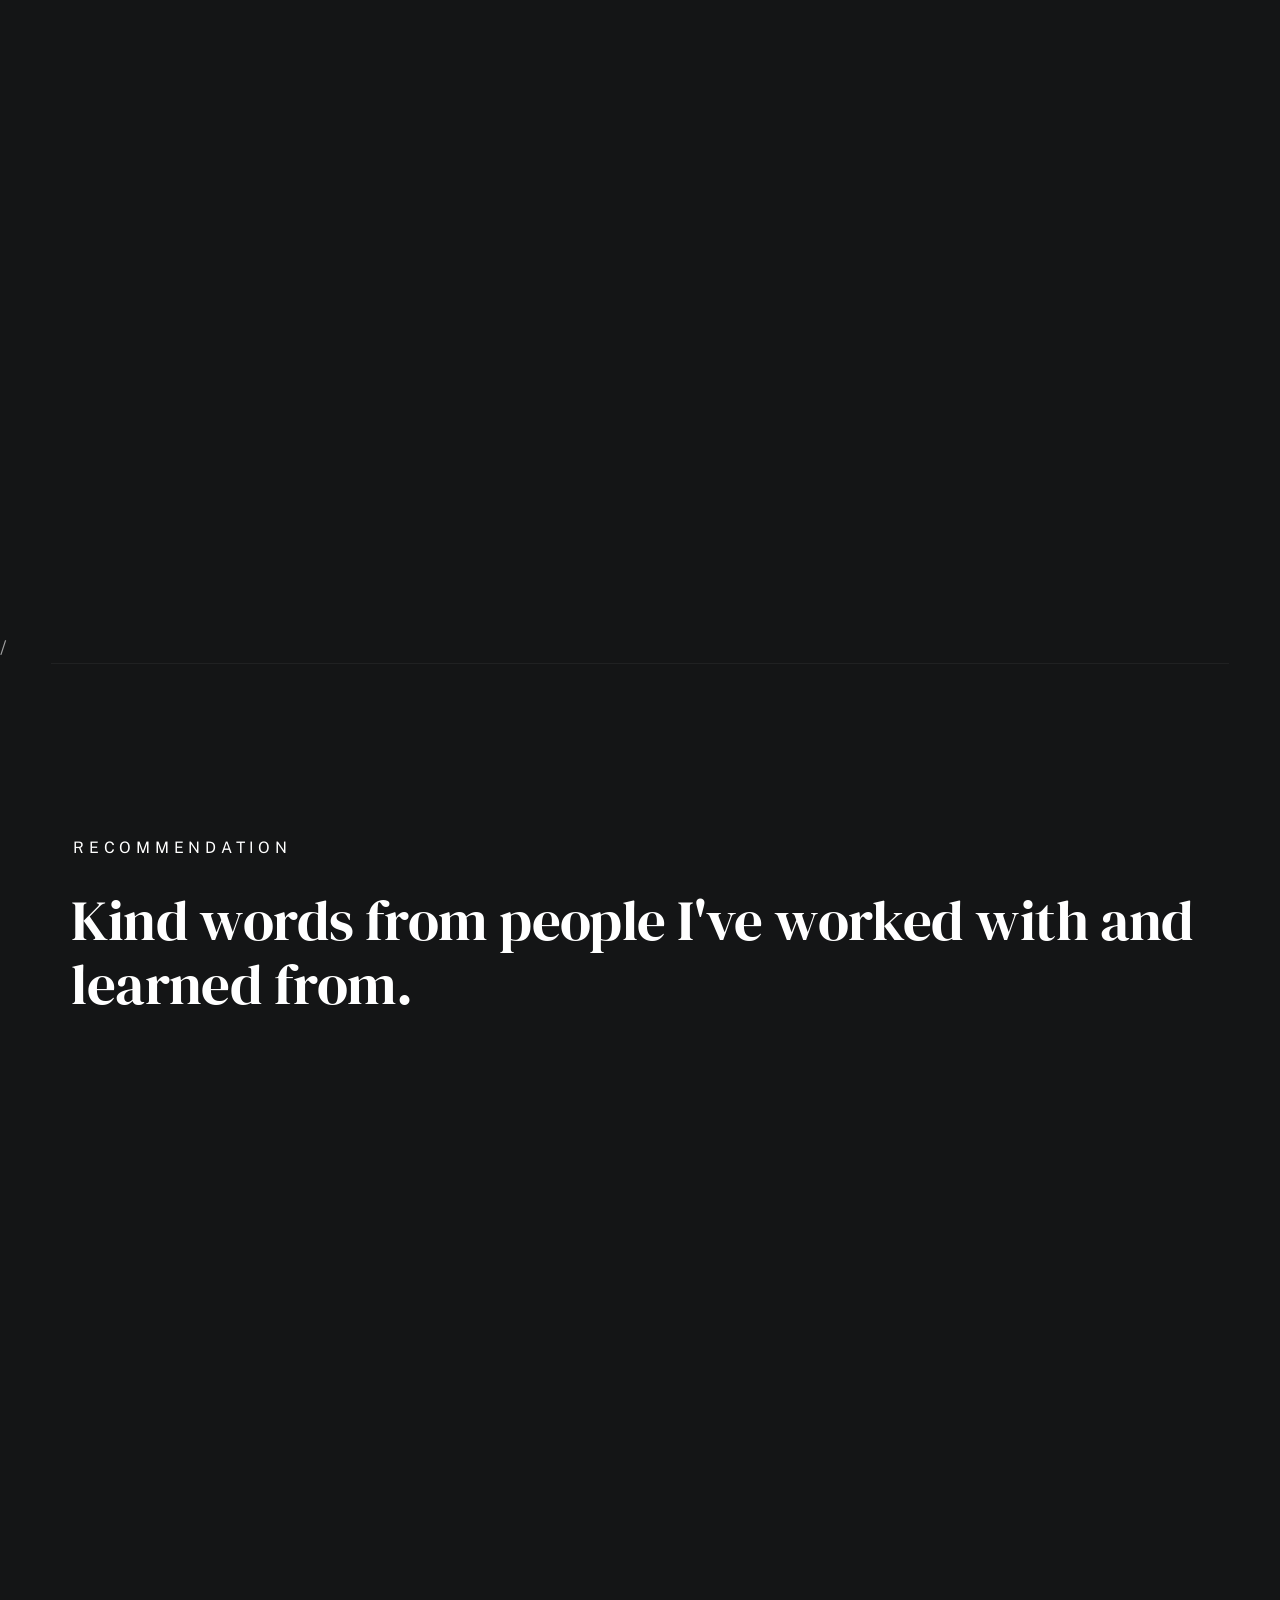
==== commit cd4b21b1: "add google verifcation" ====
--- a/index.html
+++ b/index.html
@@ -6,7 +6,7 @@
     <meta name="description" content="Backend Engineer building scalable APIs and AI-driven systems with Java, Spring Boot, and PostgreSQL. USAID Scholar. University of Arizona alumnus.">
     <meta name="author" content="Sherif Elglaly">
     <meta name="viewport" content="width=device-width, initial-scale=1">
-    <link rel="canonical" href="https://elglaly.github.io/">
+    <link rel="canonical" href="https://elglaly.github.io/Sherif-Elglaly/">
 
     <!-- Favicon -->
     <link rel="icon" type="image/svg+xml" href="images/icons/github.svg">
@@ -15,7 +15,7 @@
     <meta property="og:title" content="Sherif Elglaly — Backend Engineer">
     <meta property="og:description" content="Building scalable APIs and AI-driven systems with Java, Spring Boot, and PostgreSQL.">
     <meta property="og:image" content="images/newyork.JPG">
-    <meta property="og:url" content="https://elglaly.github.io">
+    <meta property="og:url" content="https://elglaly.github.io/Sherif-Elglaly/">
     <meta property="og:type" content="website">
 
     <!-- Twitter Card -->
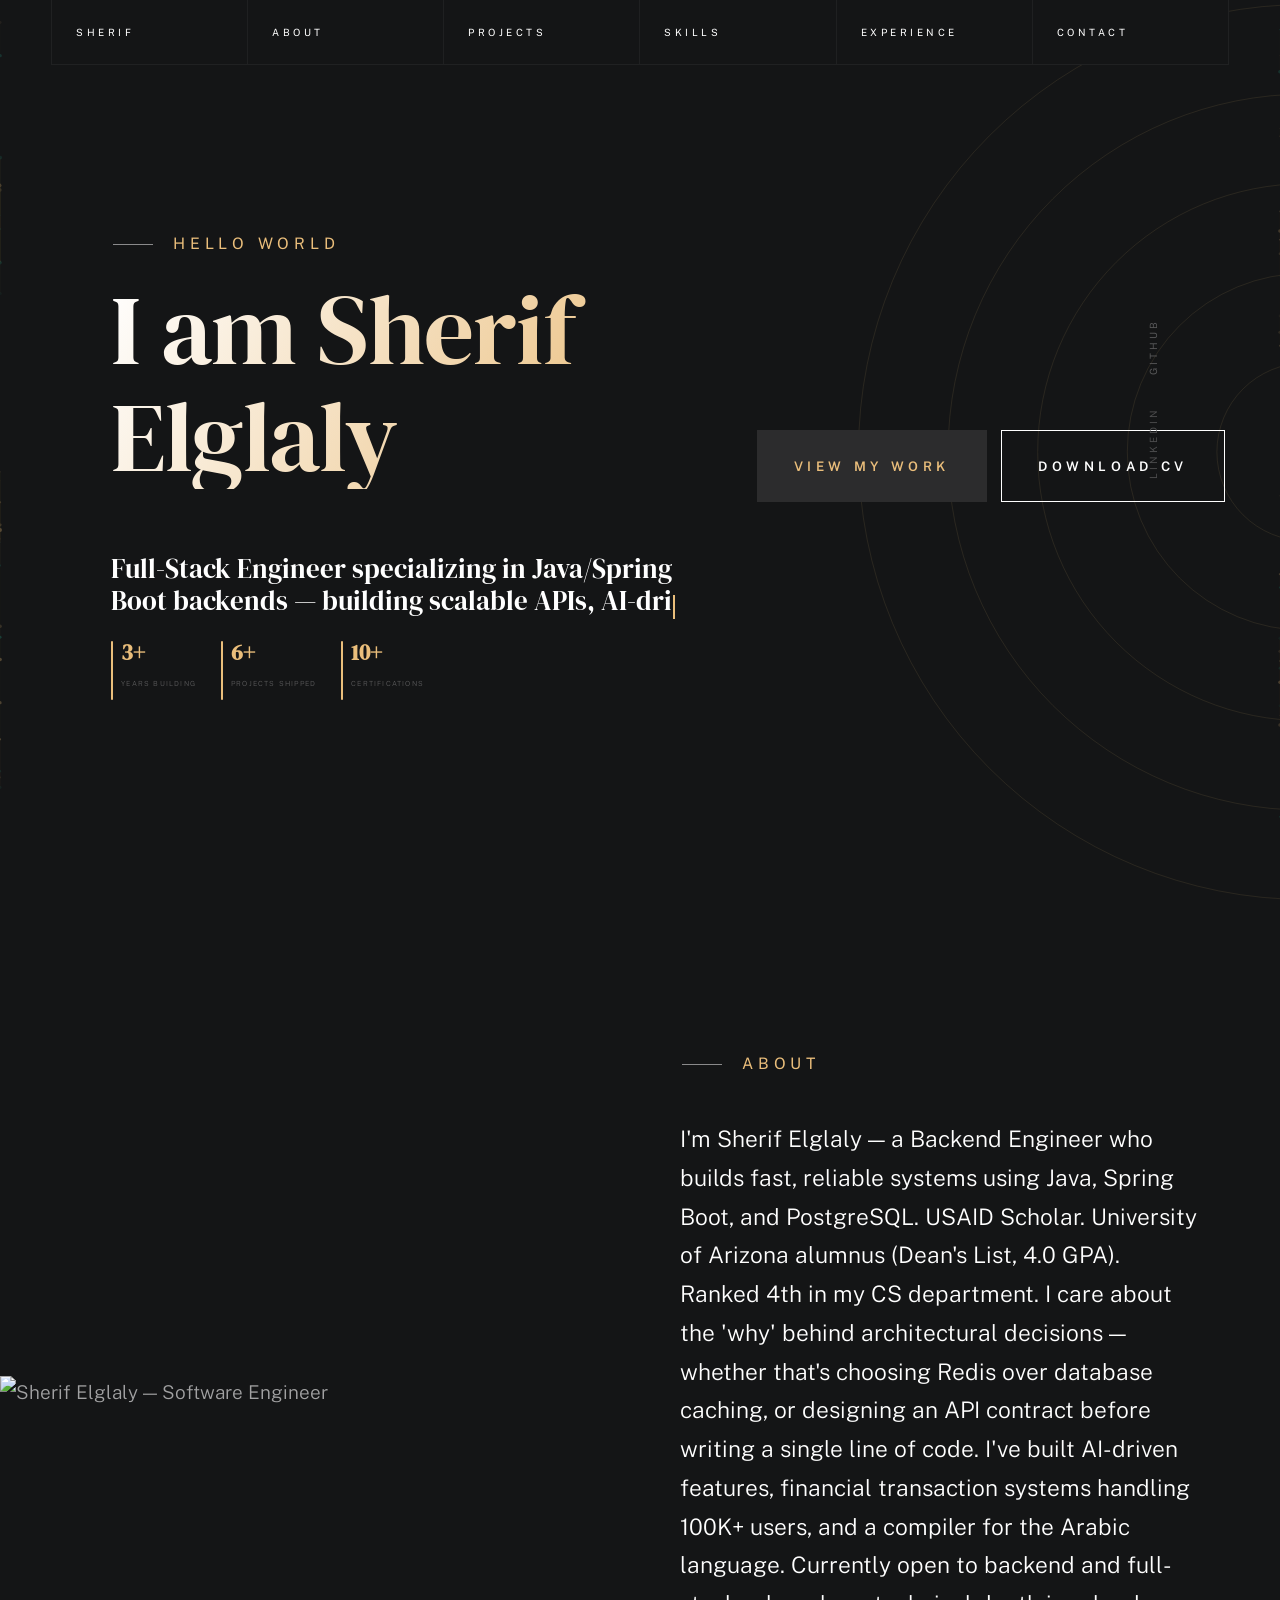
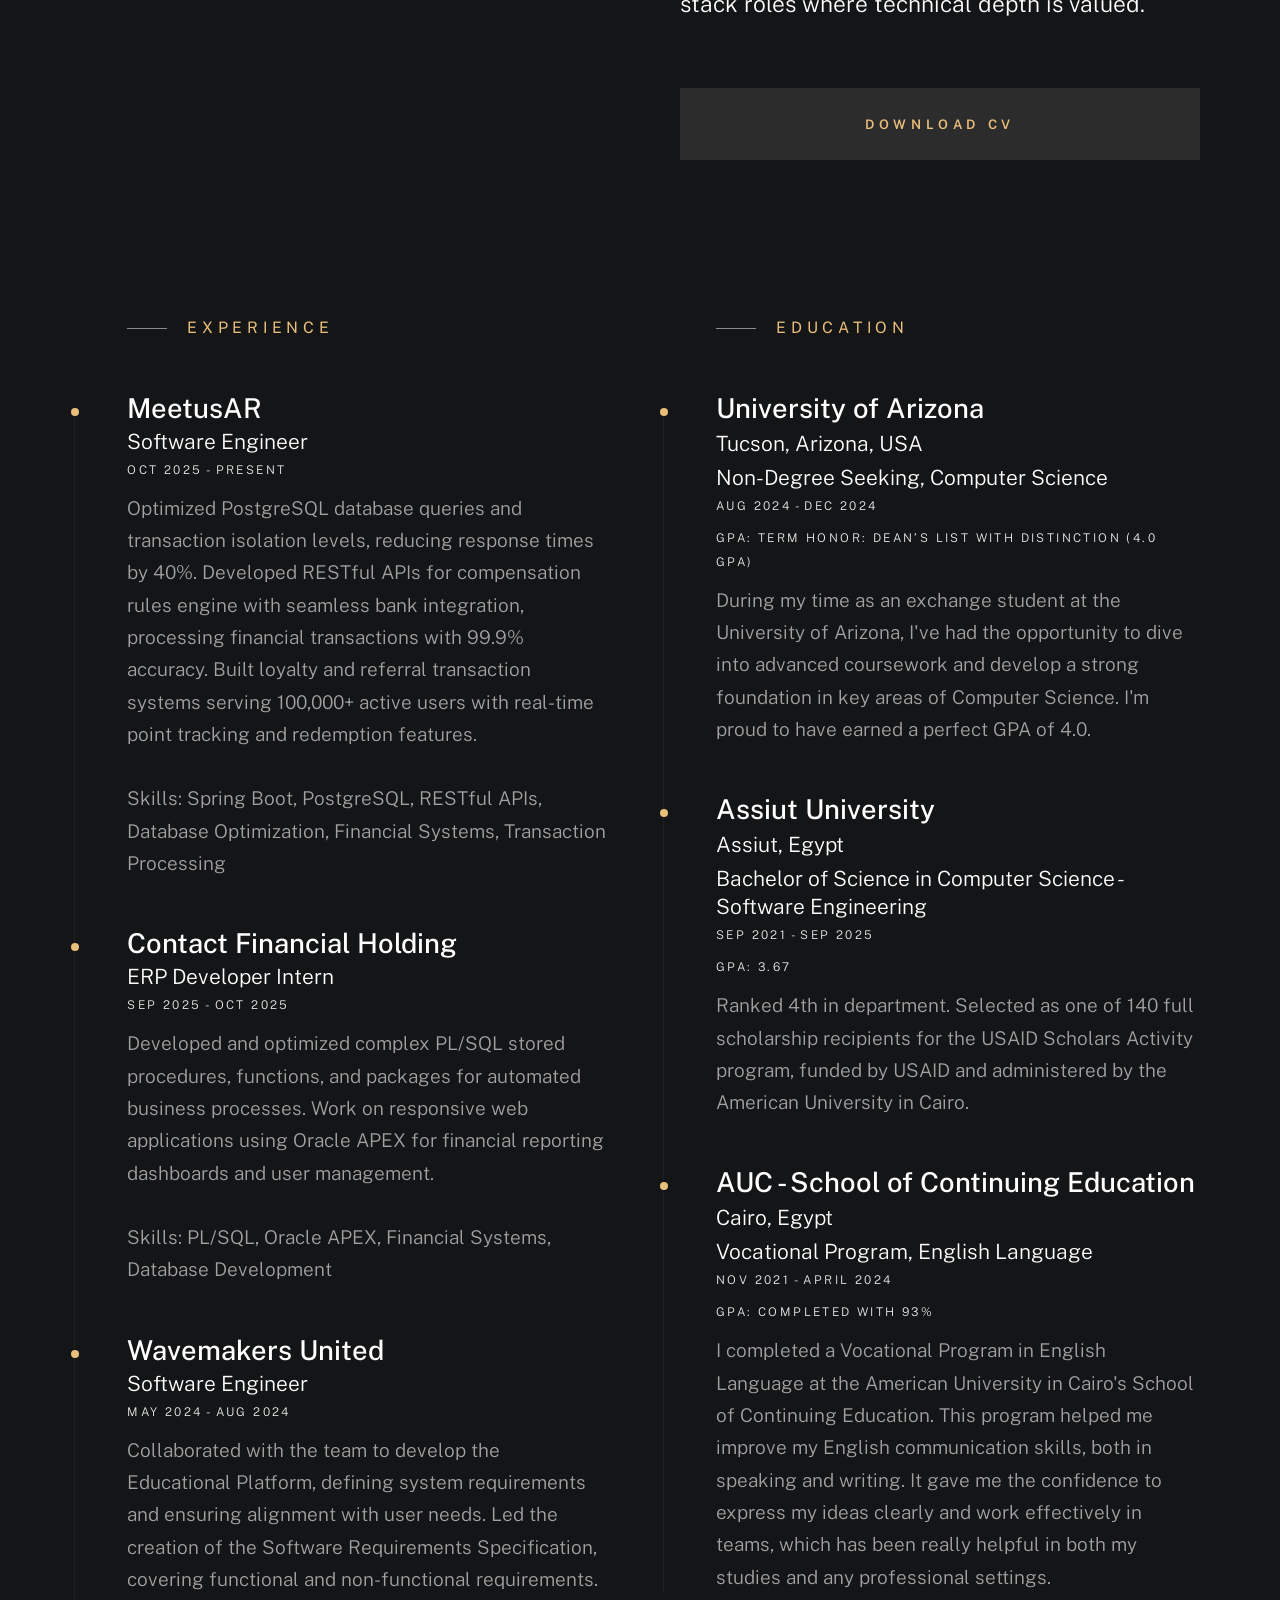
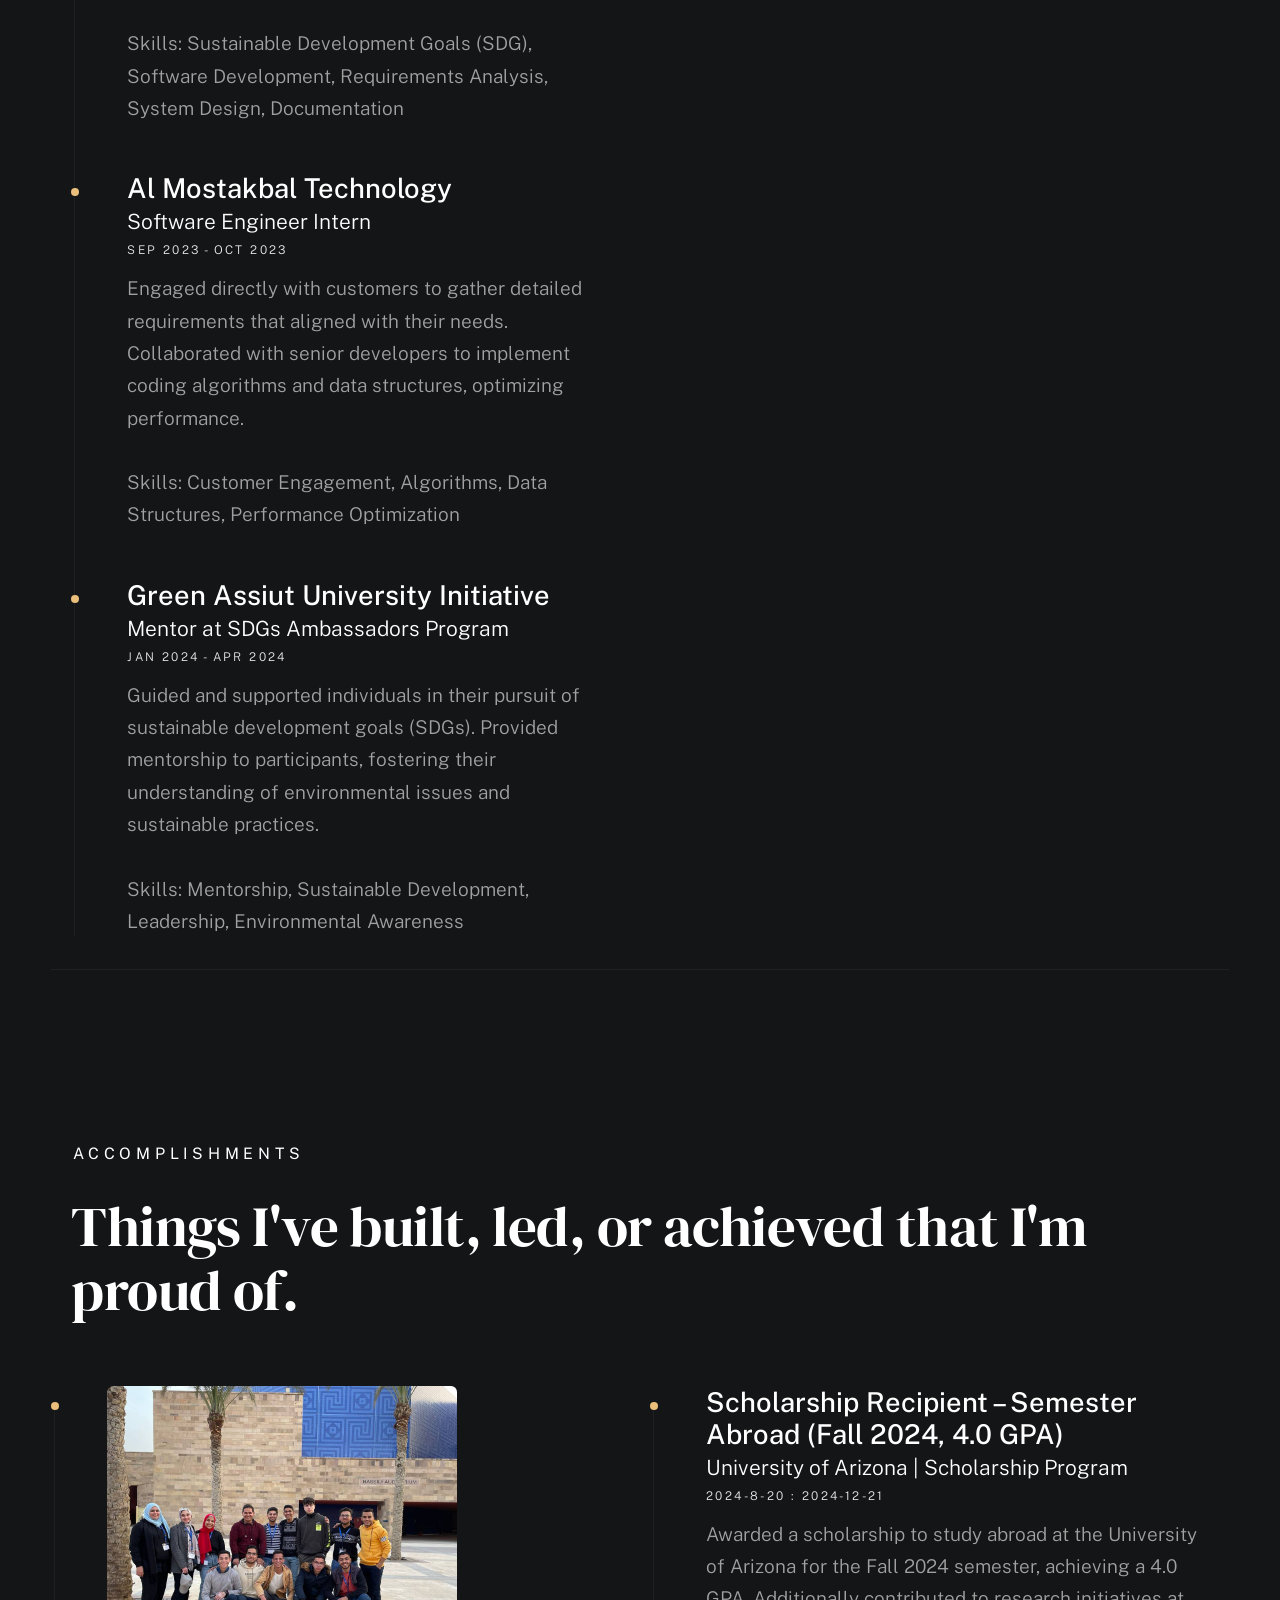
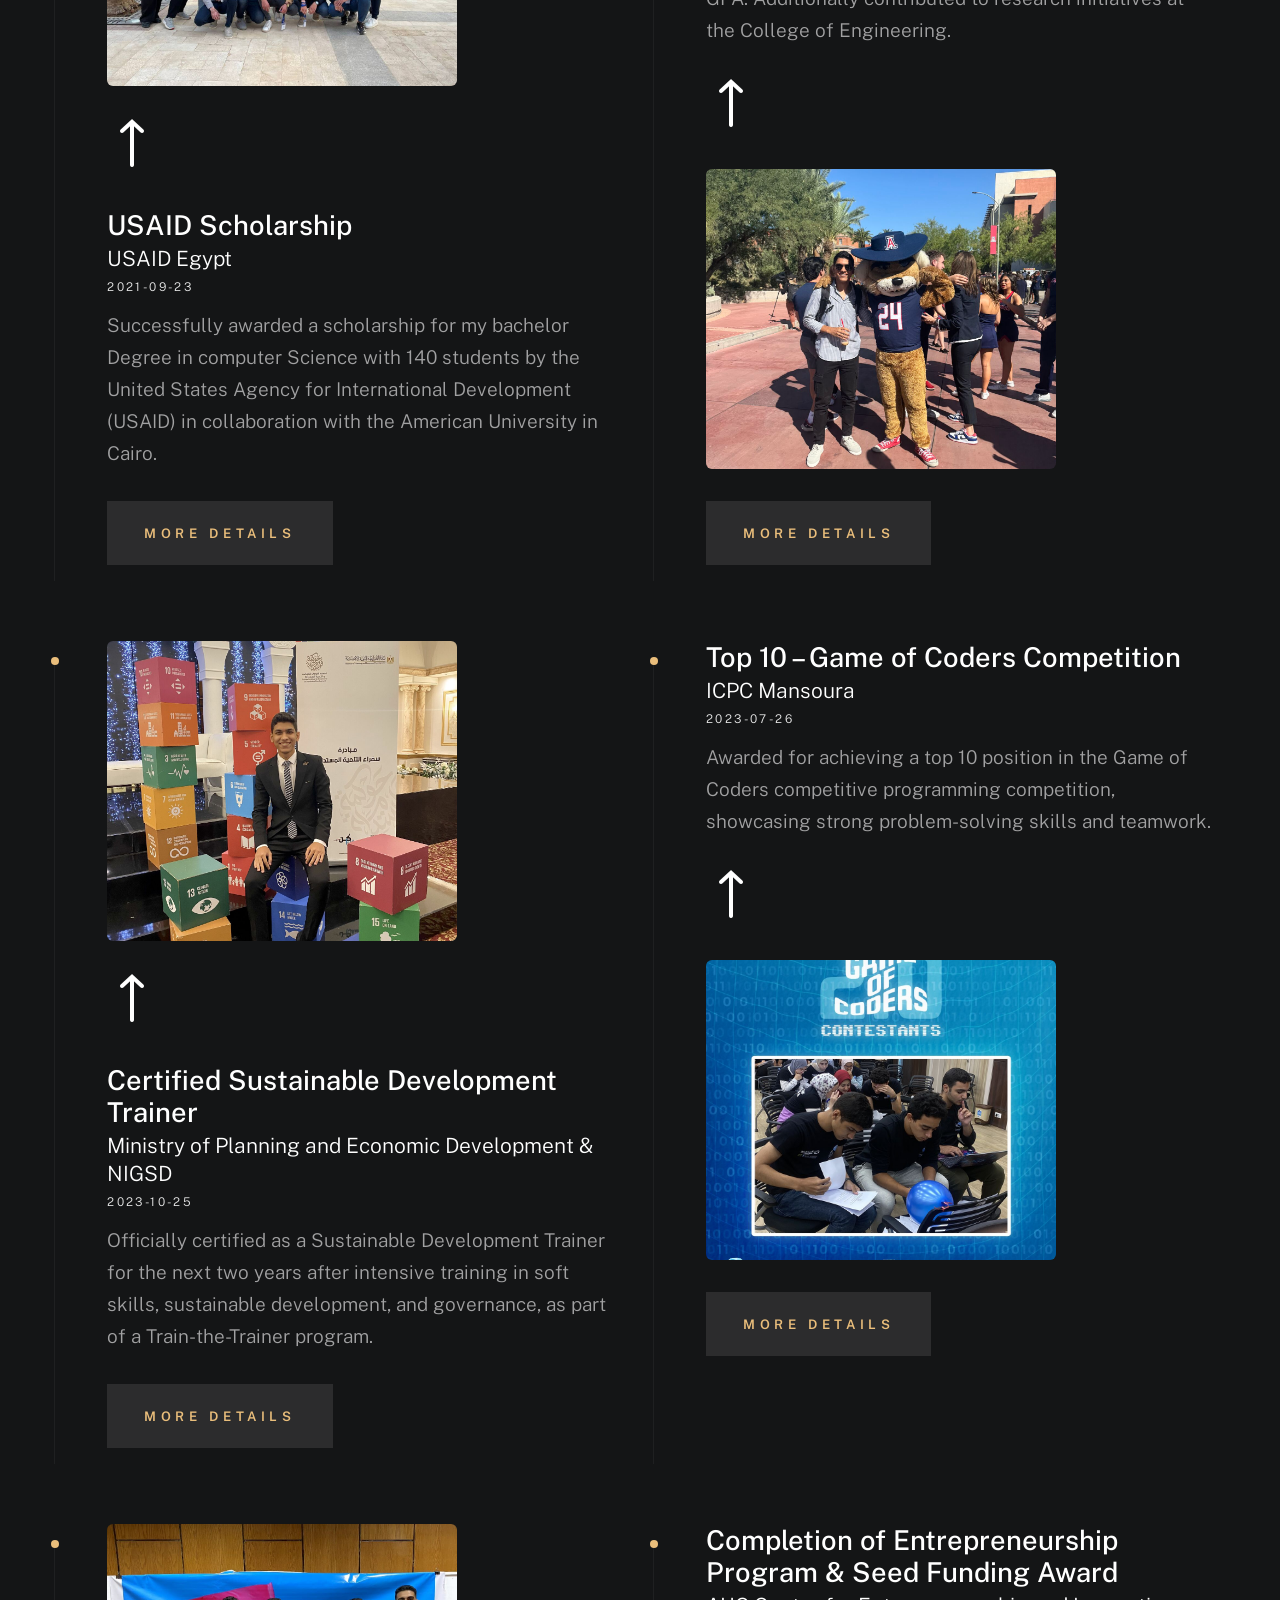
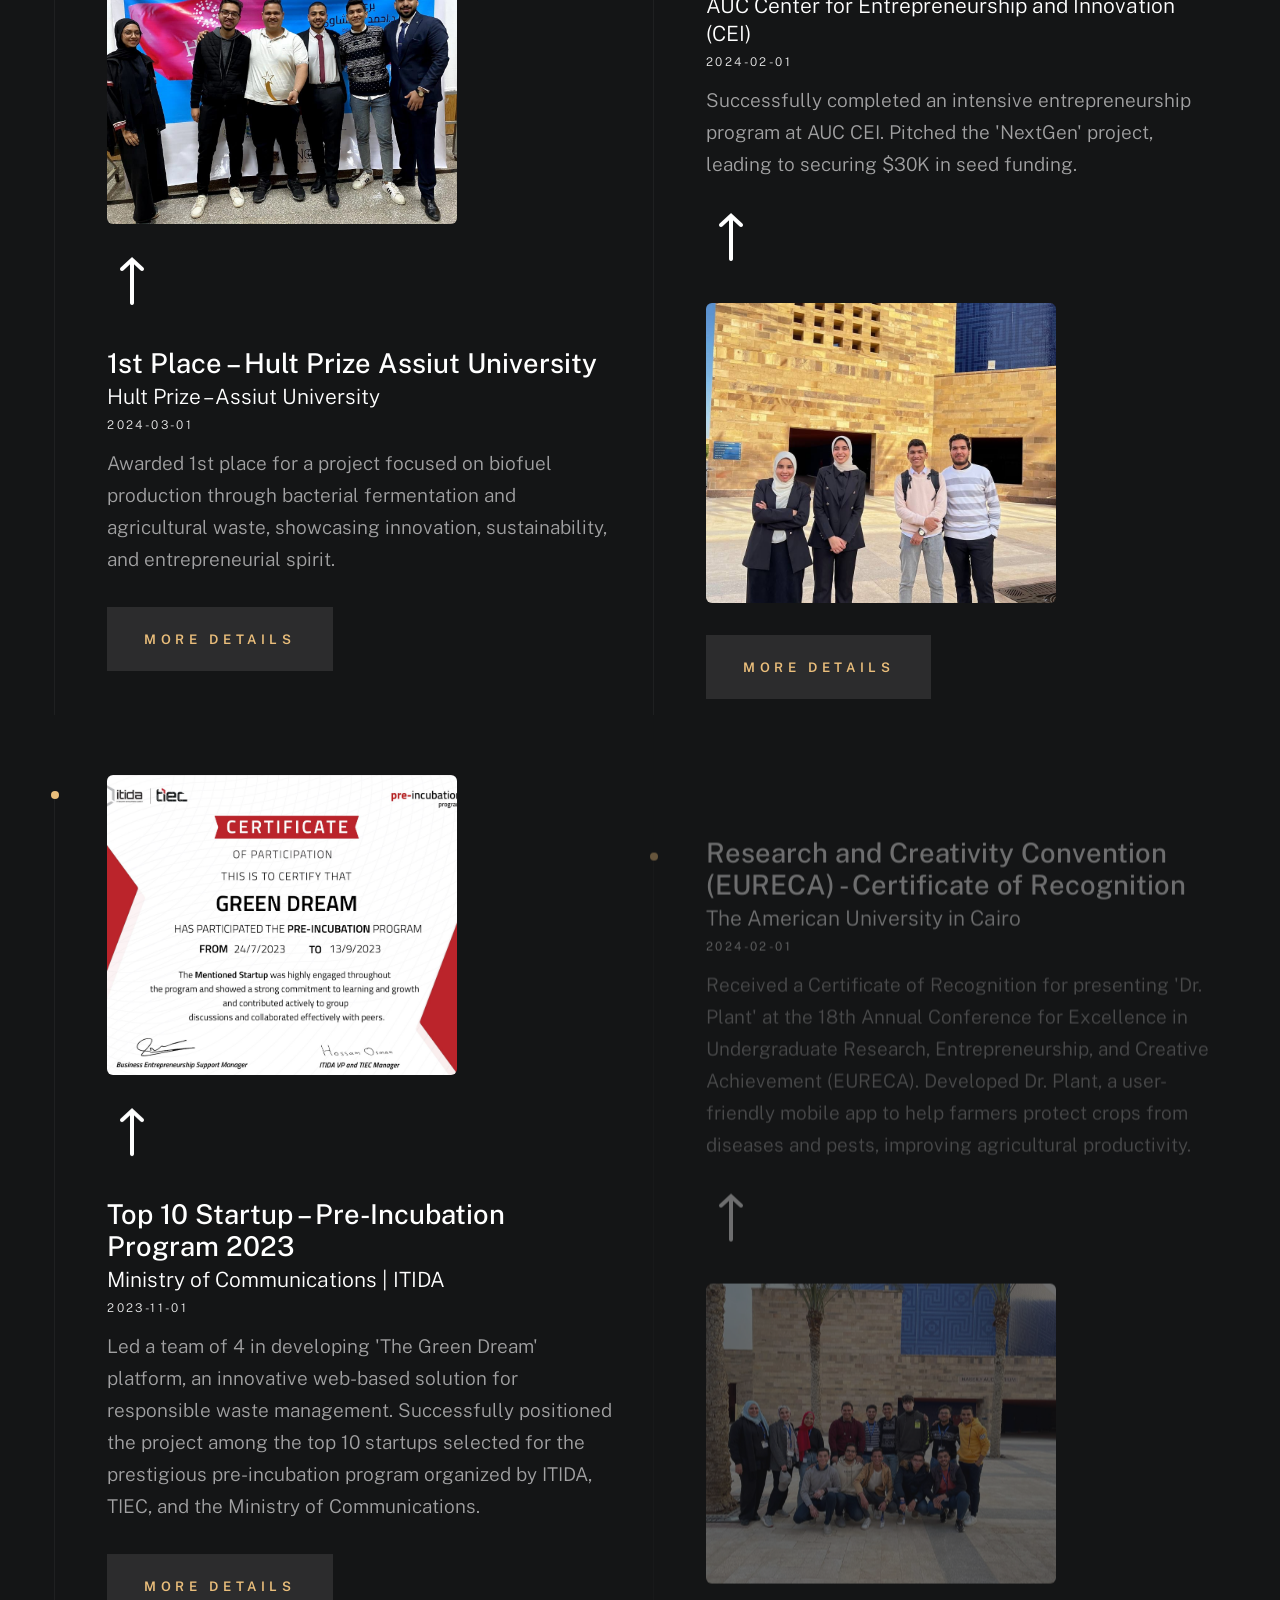
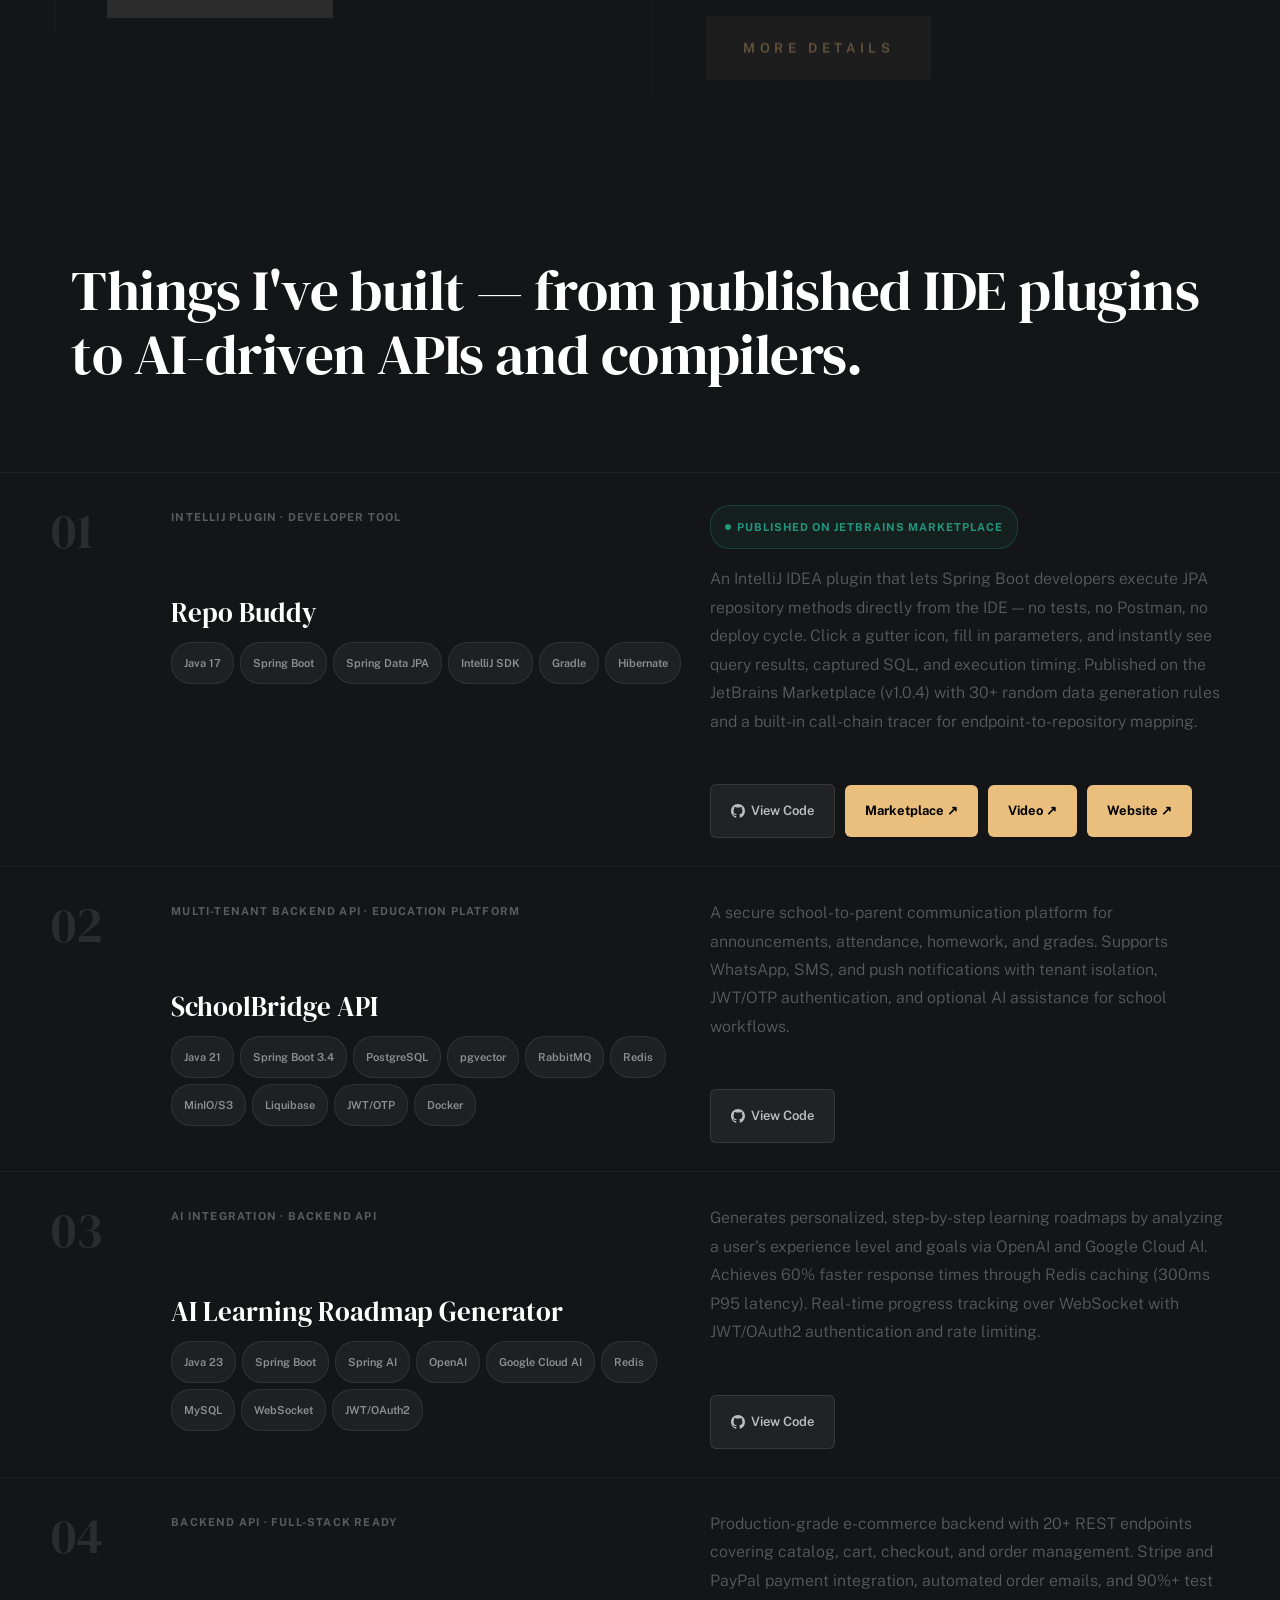
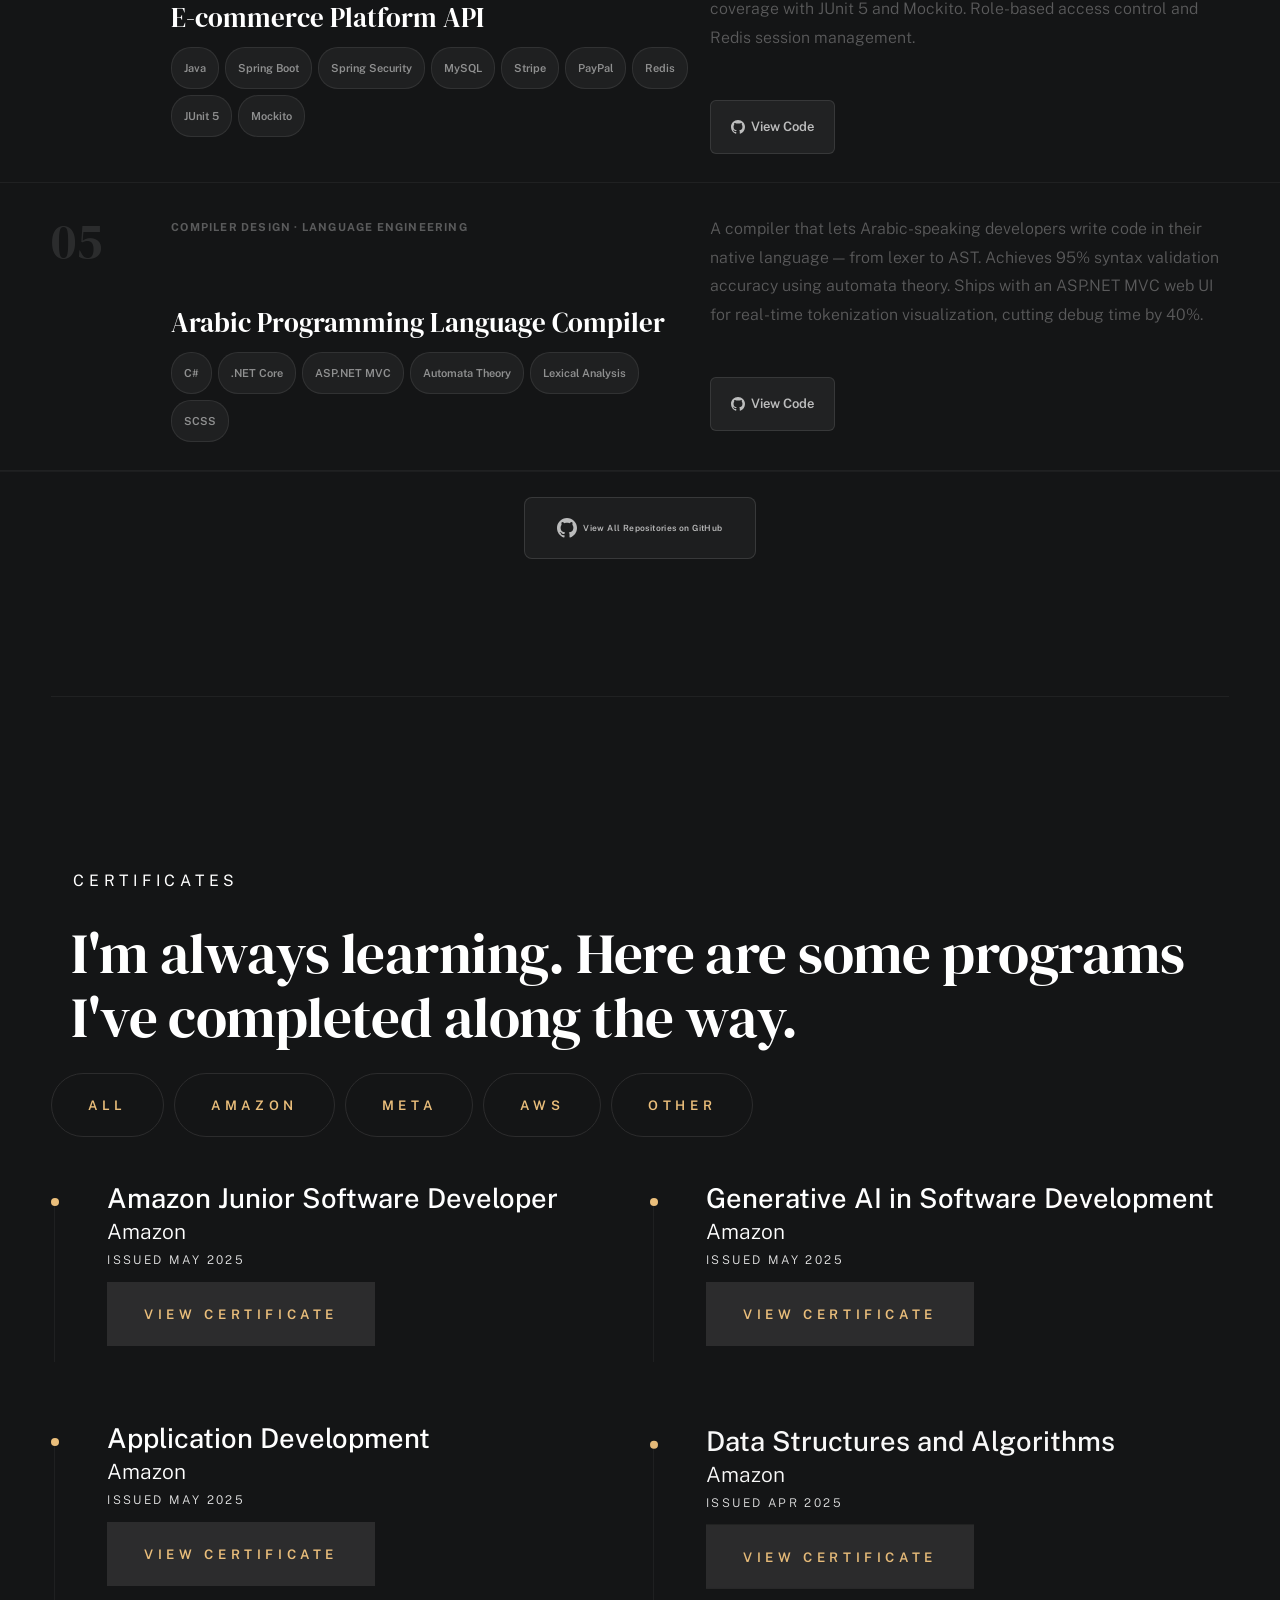
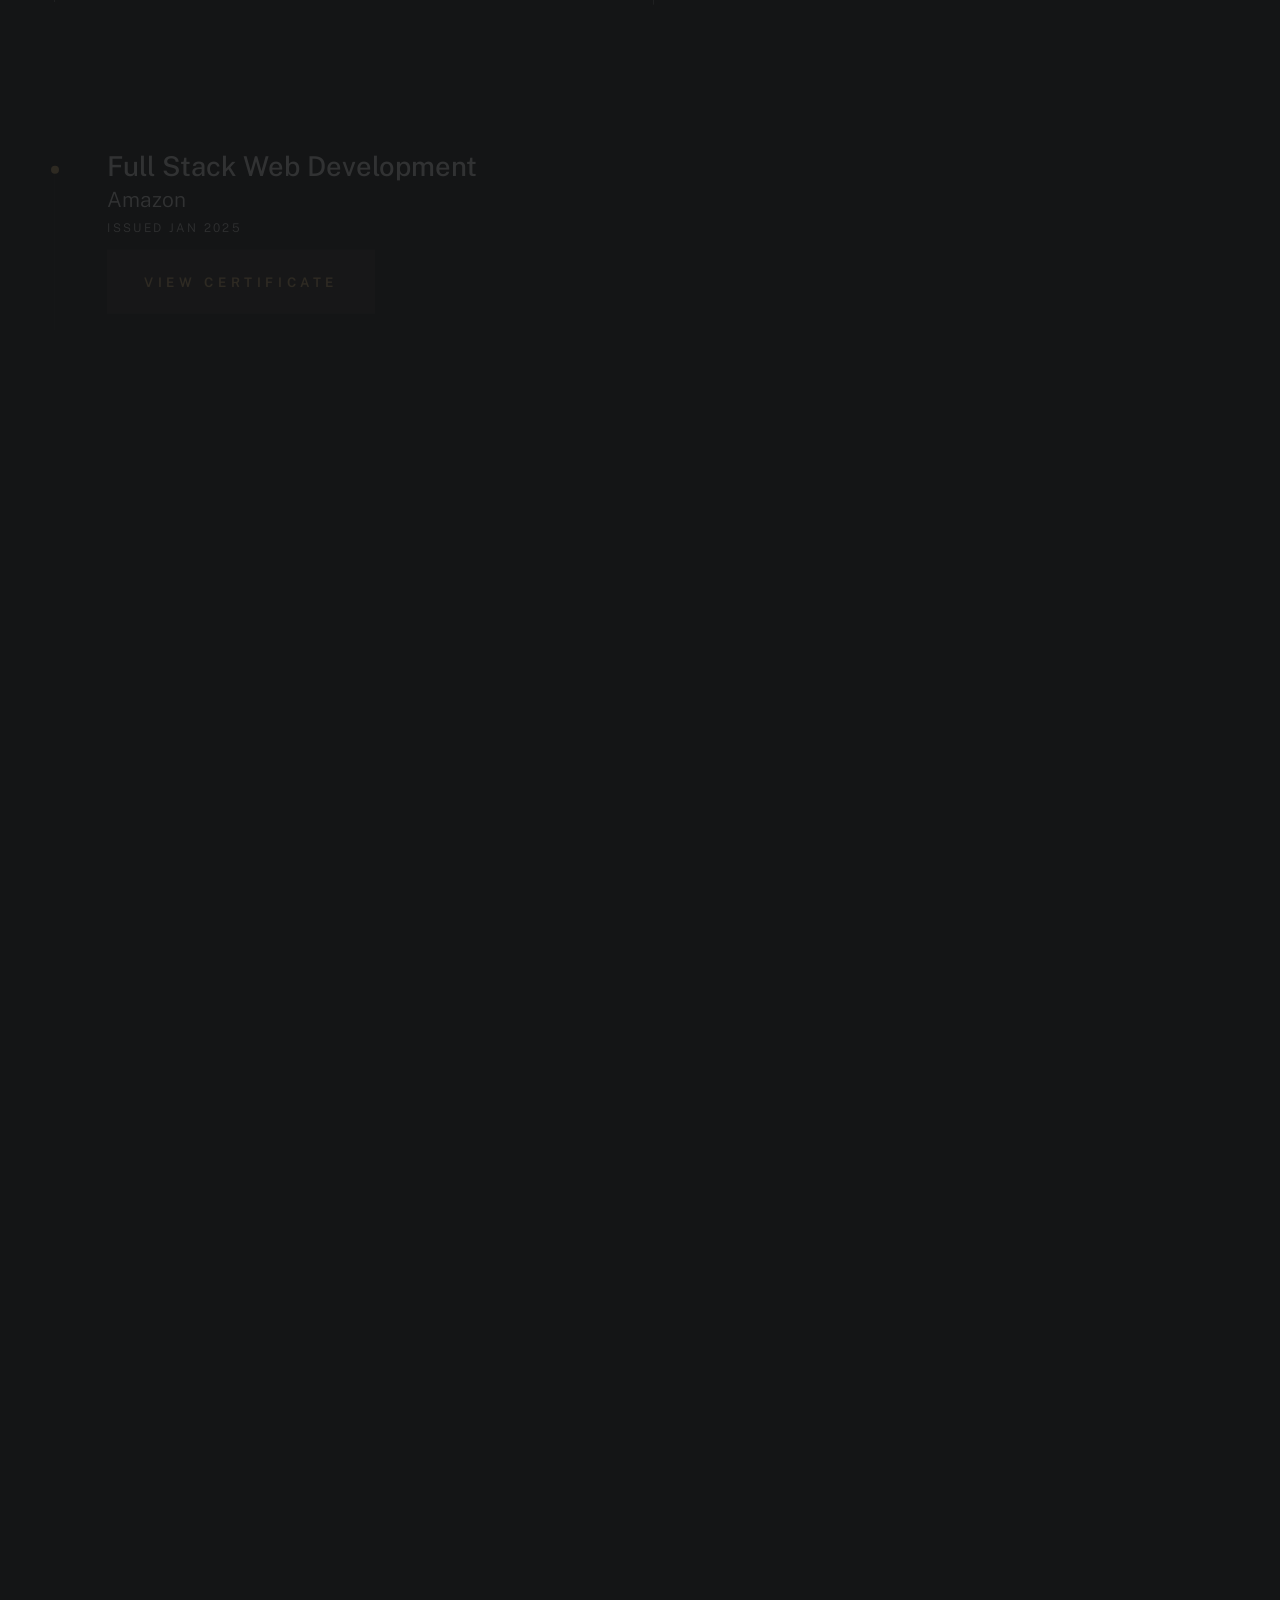
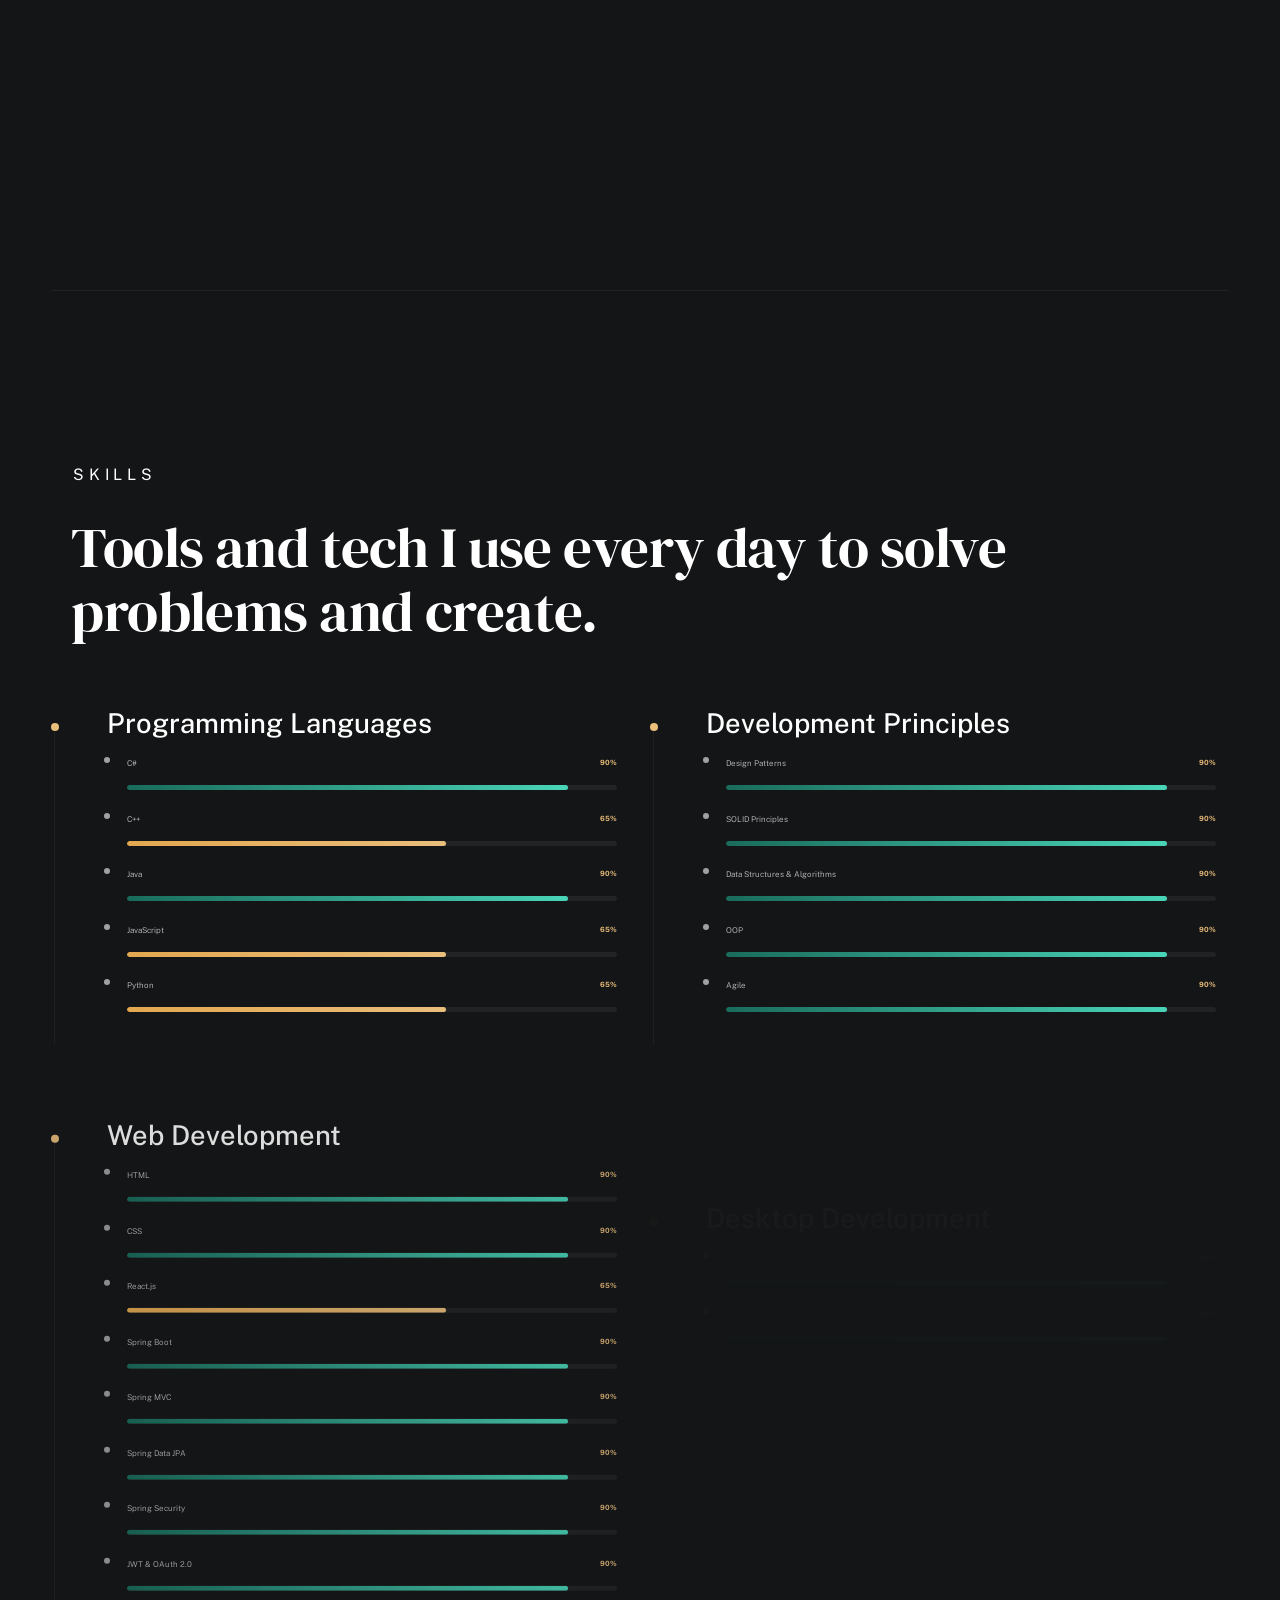
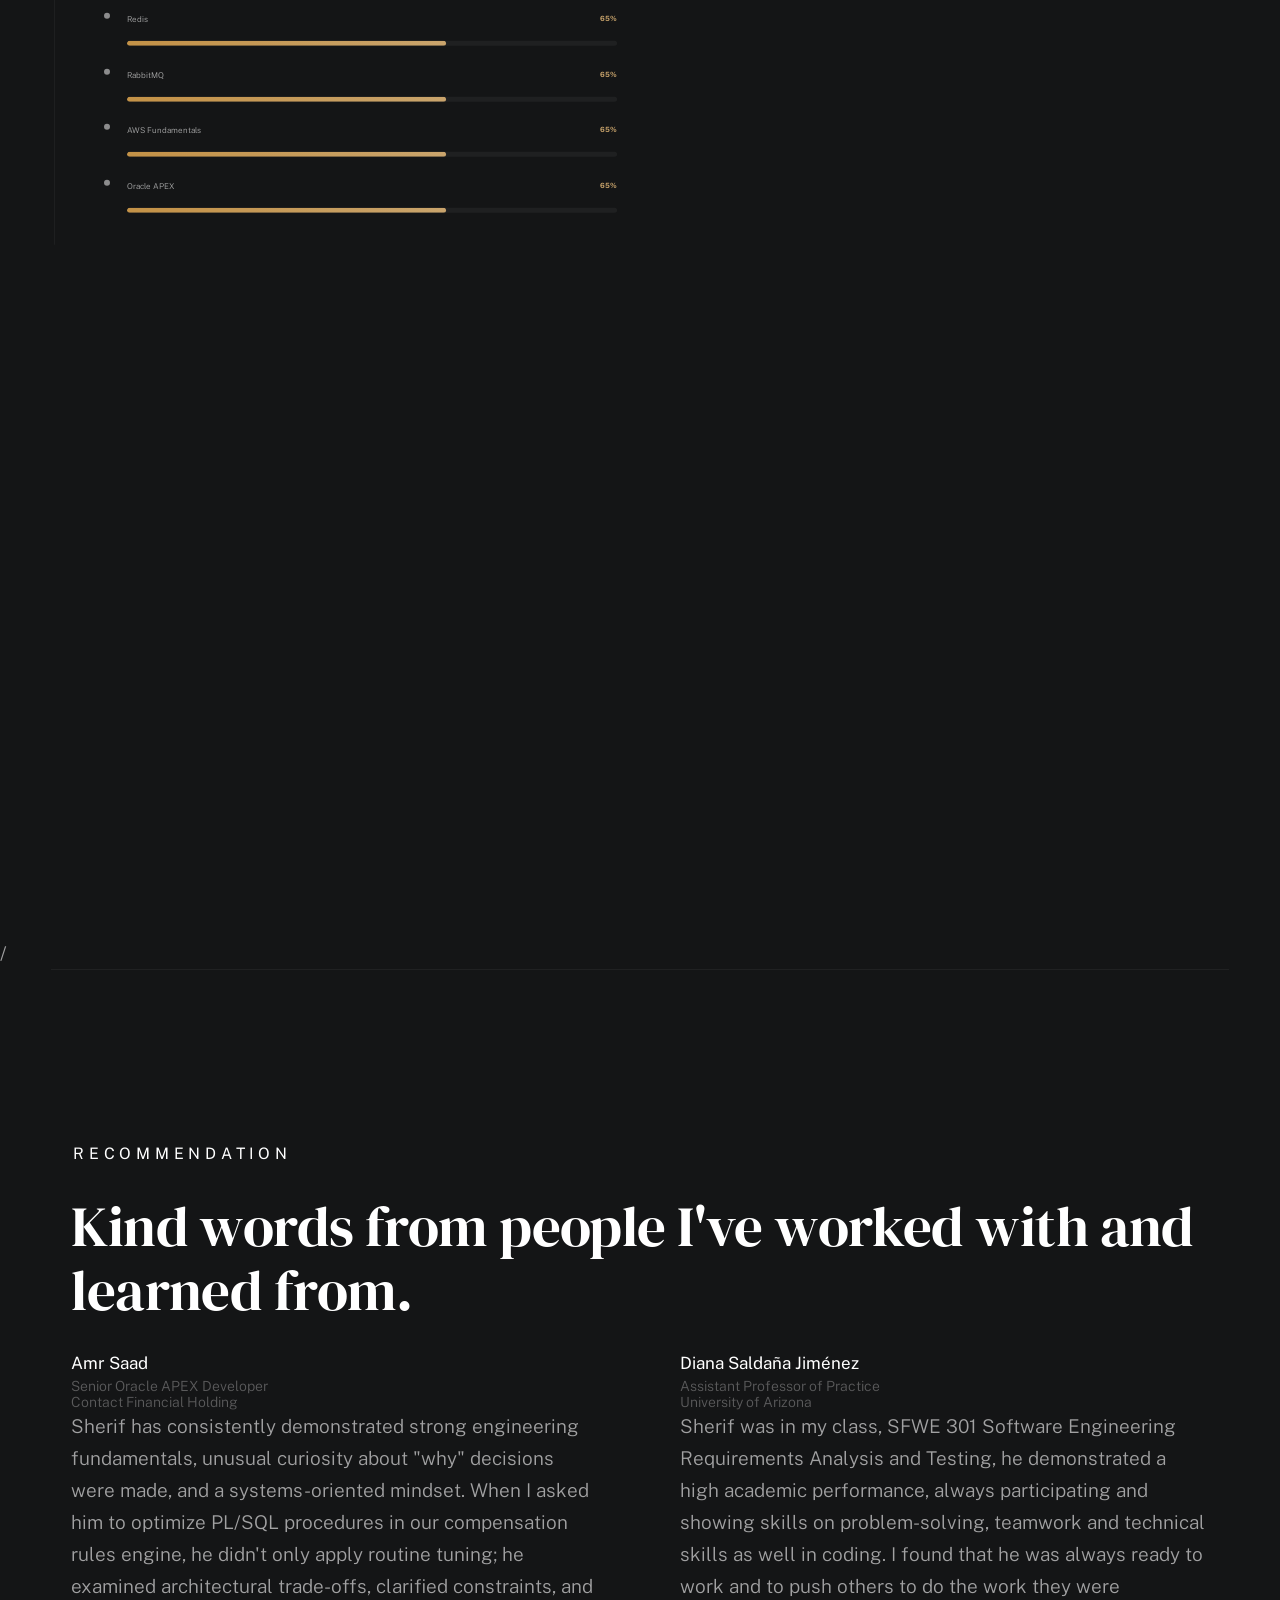
==== commit 3fc02292: "Add SchoolBridge API portfolio project" ====
--- a/index.html
+++ b/index.html
@@ -153,7 +153,7 @@
                     <h2 class="text-pretitle" data-animate-el>Projects</h2>
                     <p class="h1" data-animate-el>Things I've built — from published IDE plugins to AI-driven APIs and compilers.</p>
                     <div class="section-meta" data-animate-el>
-                        <span>6 Projects</span>
+                        <span>5 Projects</span>
                         <span>·</span>
                         <span>Java · Spring Boot · C# · AI/ML</span>
                     </div>
